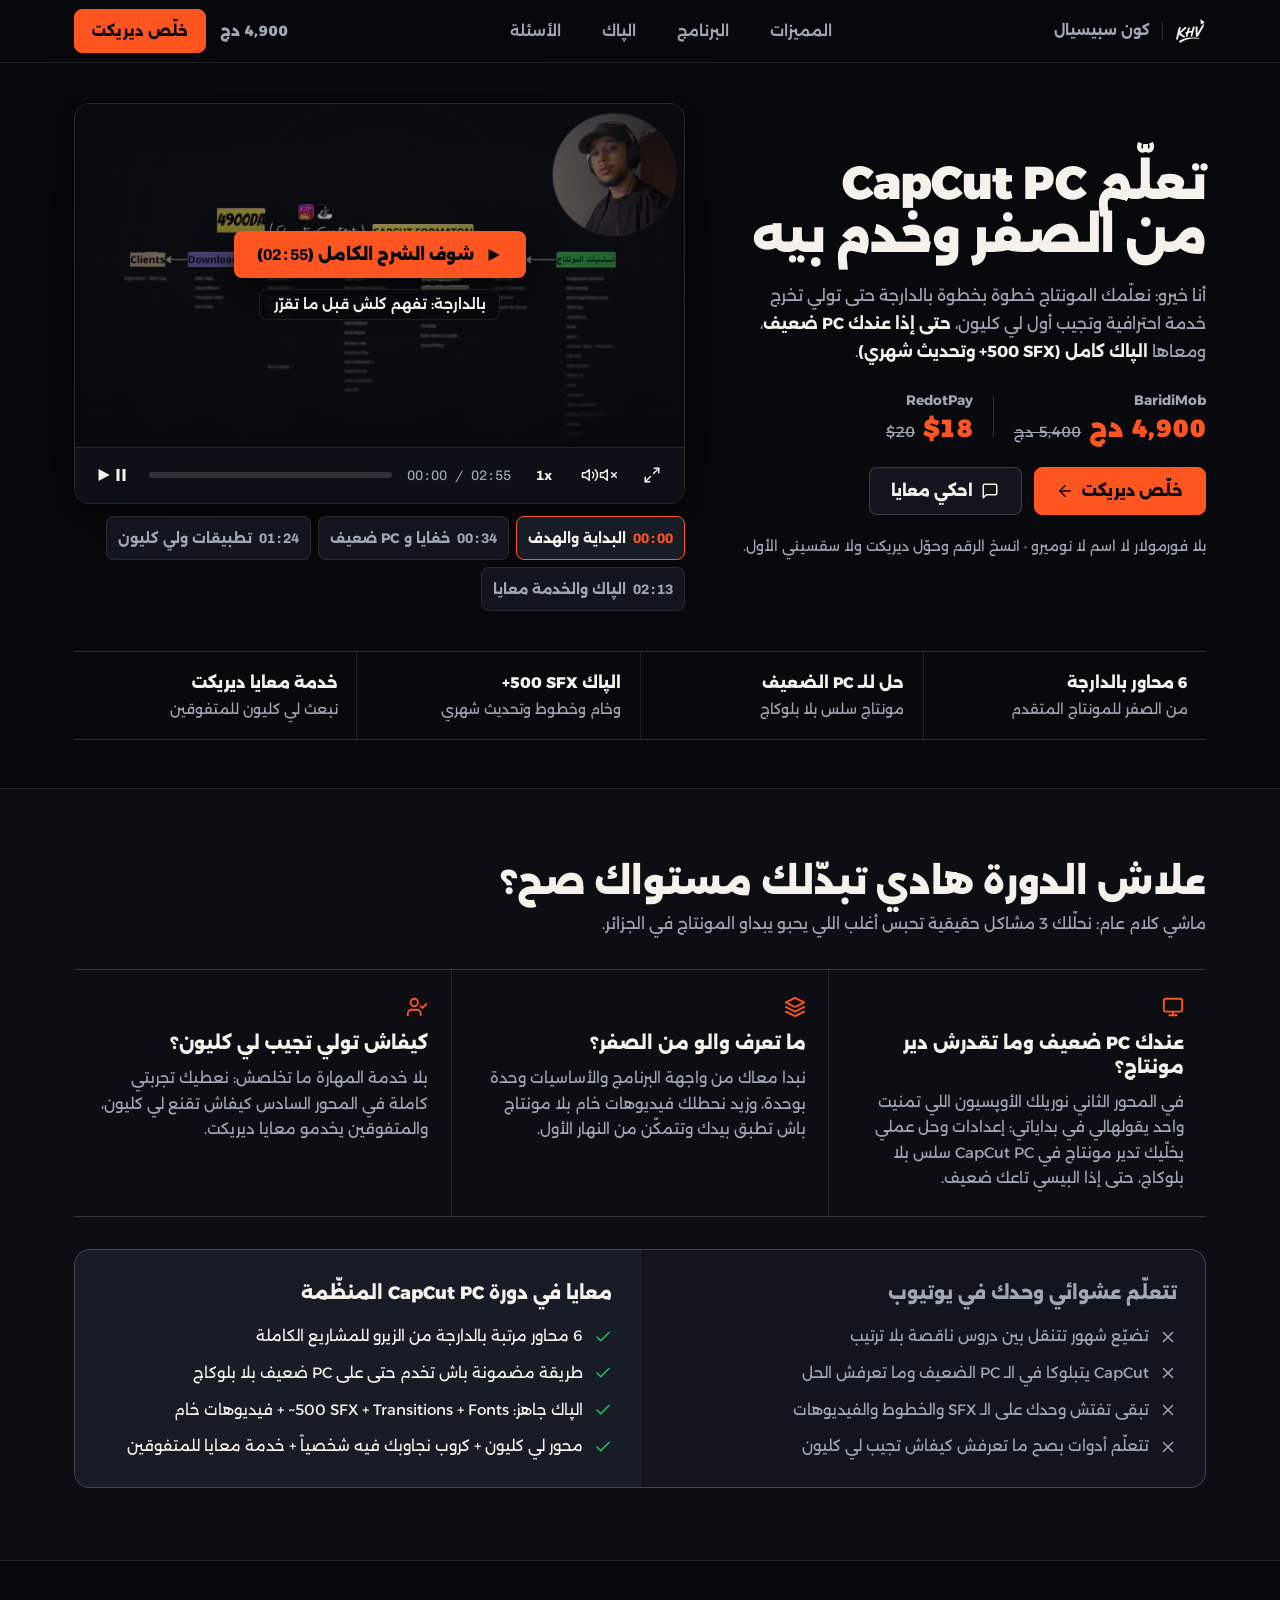
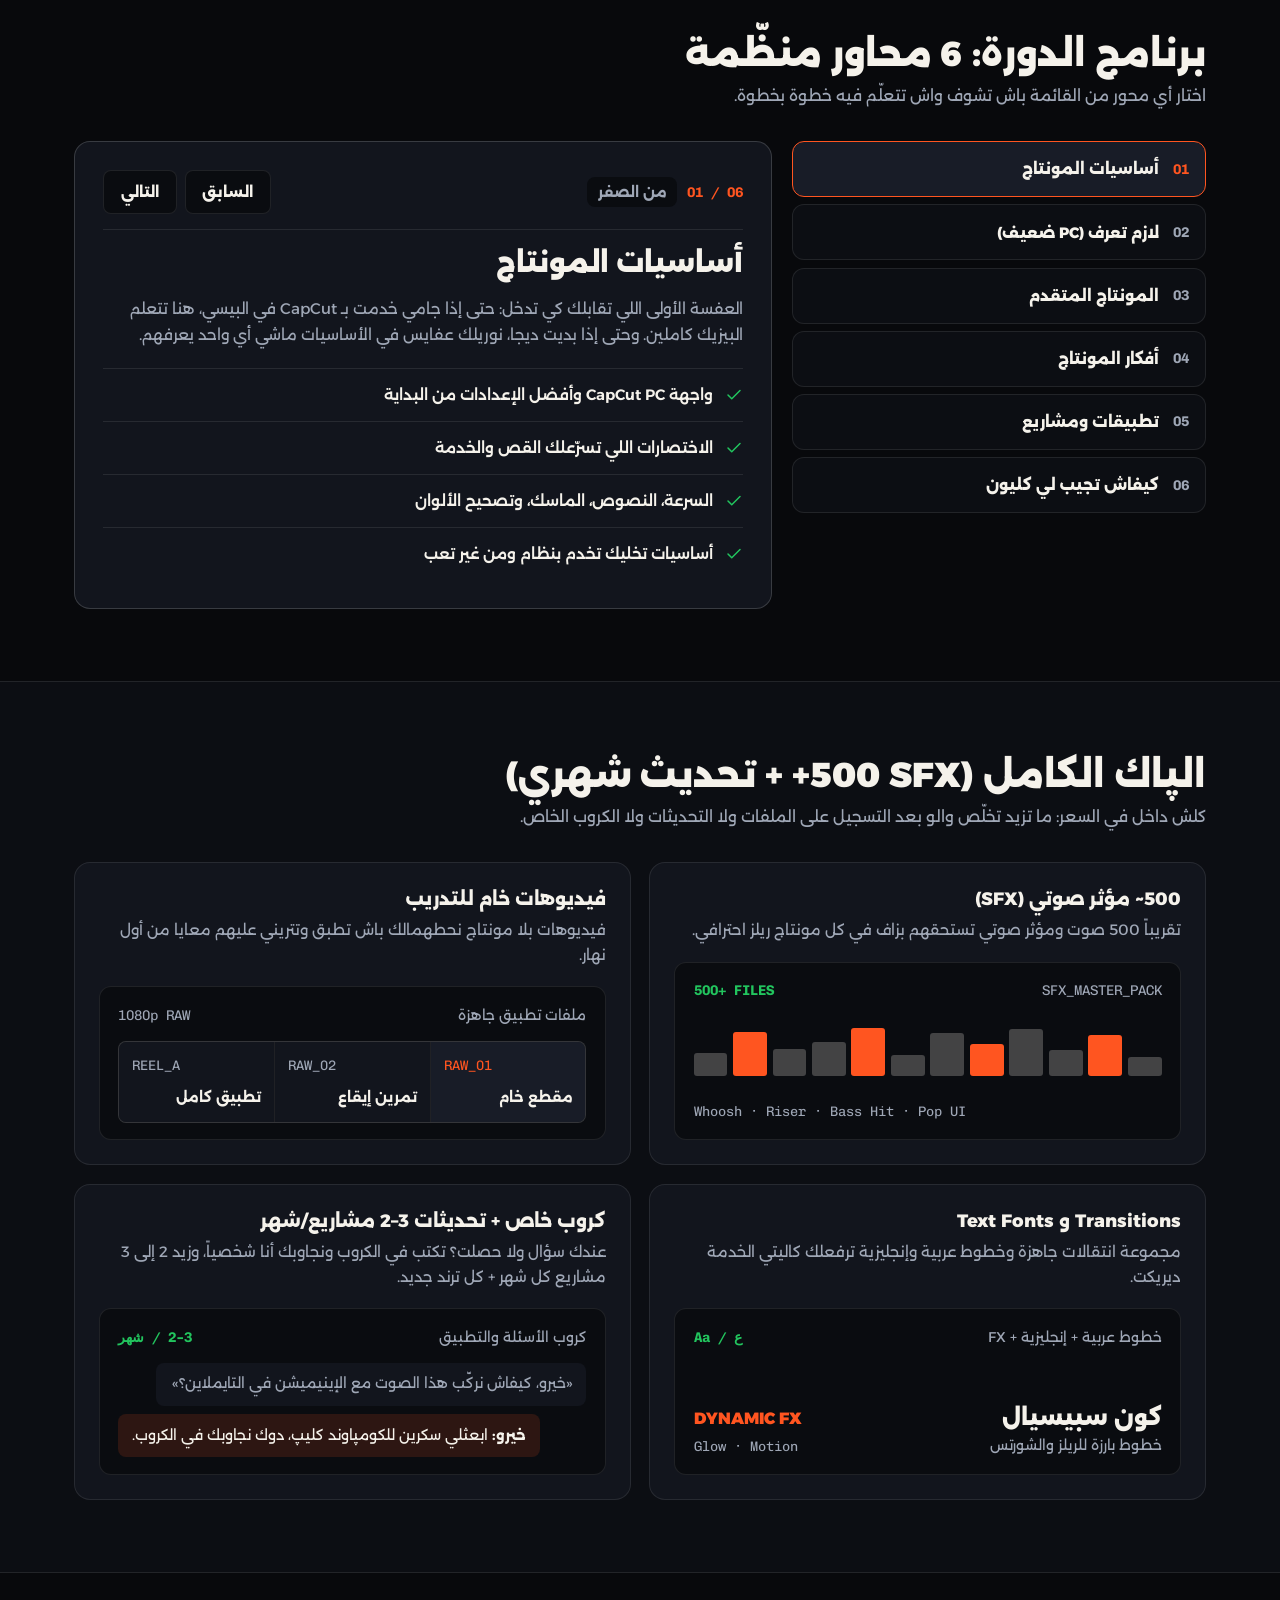
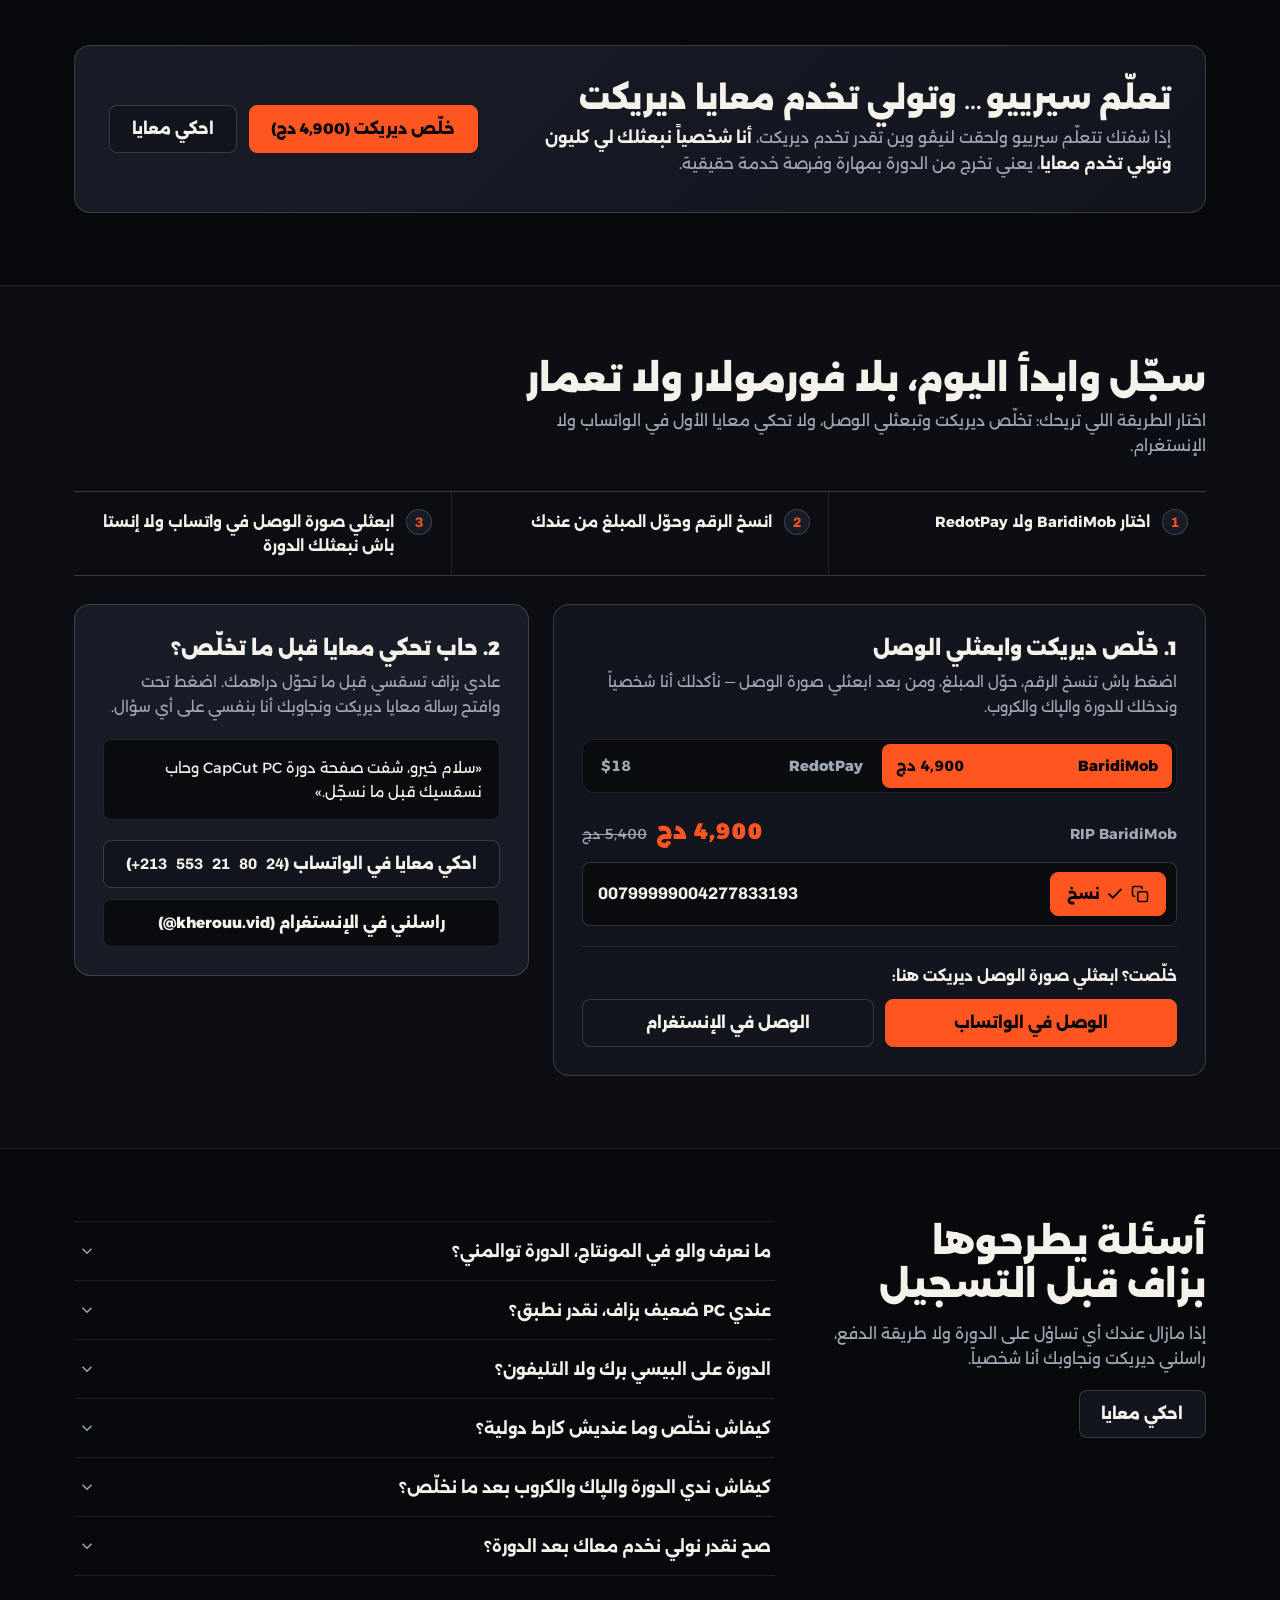
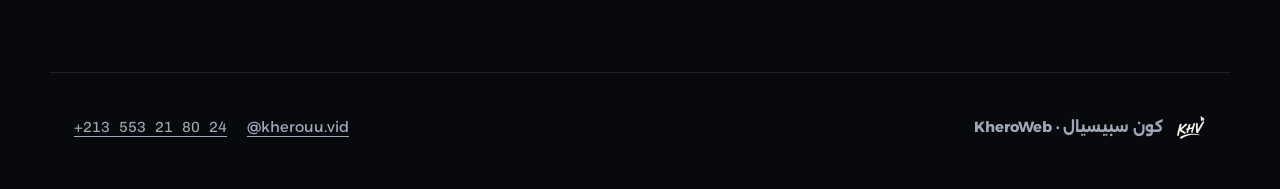
==== index.html @ 1abcffee "Point og:image and twitter:image to refreshed R2 og-cover-v2.jpg" ====
<!DOCTYPE html>
<html lang="ar-DZ" dir="rtl">
<head>
  <meta charset="UTF-8" />
  <meta name="viewport" content="width=device-width, initial-scale=1.0" />
  <meta name="theme-color" content="#08090C" />
  <title>دورة CapCut PC مع خيرو · تعلّم المونتاج من الصفر وخدم بيه | كون سبيسيال</title>
  <meta name="description" content="أنا خيرو: نعلّمك المونتاج على CapCut PC بالدارجة من الصفر حتى تولي تجيب لي كليون وتخدم معايا، حتى إذا عندك PC ضعيف. مع الپاك كامل (أكثر من 500 مؤثر صوتي وتحديث شهري)." />

  <meta property="og:type" content="website" />
  <meta property="og:title" content="دورة CapCut PC مع خيرو · من الصفر لمصدر رزق | كون سبيسيال" />
  <meta property="og:description" content="6 محاور تطبيقية بالدارجة + حل للـ PC الضعيف + الپاك (أكثر من 500 SFX و2 إلى 3 مشاريع كل شهر) + فرصة تخدم معايا ديريكت. BaridiMob 4,900 دج أو RedotPay (18 دولار)." />
  <meta property="og:image" content="https://pub-240013b9cf1044f287ec269bc4ff790b.r2.dev/og-cover-v2.jpg" />
  <meta property="og:locale" content="ar_DZ" />
  <meta name="twitter:card" content="summary_large_image" />
  <meta name="twitter:image" content="https://pub-240013b9cf1044f287ec269bc4ff790b.r2.dev/og-cover-v2.jpg" />

  <link rel="icon" type="image/svg+xml" href="/assets/khv-logo-full.svg" />
  <link rel="preconnect" href="https://pub-240013b9cf1044f287ec269bc4ff790b.r2.dev" />
  <link rel="preload" href="/assets/fonts/alexandria-arabic-0.woff2" as="font" type="font/woff2" crossorigin />
  <link rel="preload" as="image" href="/assets/vsl-poster.jpg" fetchpriority="high" />
  <link rel="stylesheet" href="/styles.css" />
  <script type="application/ld+json">
  {
    "@context": "https://schema.org",
    "@type": "Course",
    "name": "دورة CapCut PC مع خيرو",
    "description": "دورة تطبيقية بالدارجة الجزائرية لتعلم المونتاج على CapCut PC من الصفر حتى جلب لي كليون والعمل، مع حل للـ PC الضعيف والپاك (أكثر من 500 SFX وتحديث شهري).",
    "inLanguage": "ar-DZ",
    "provider": {
      "@type": "Person",
      "name": "خيرو (Khero)",
      "sameAs": "https://www.instagram.com/kherouu.vid/"
    },
    "offers": [
      {
        "@type": "Offer",
        "name": "BaridiMob",
        "price": "4900",
        "priceCurrency": "DZD"
      },
      {
        "@type": "Offer",
        "name": "RedotPay",
        "price": "18",
        "priceCurrency": "USD"
      }
    ]
  }
  </script>
</head>
<body>

  <div id="page-root">

    <!-- Section 1: Sticky Topbar -->
    <header class="topbar">
      <div class="topbar__inner container">
        <a href="#hero" class="brand" aria-label="KheroWeb الصفحة الرئيسية">
          <img src="/assets/khv-logo.svg" alt="" width="36" height="30" class="brand__svg" decoding="async" />
          <span class="brand__sep" aria-hidden="true"></span>
          <span class="brand__tag">كون سبيسيال</span>
        </a>

        <nav class="nav" aria-label="أقسام الصفحة">
          <a href="#why" class="nav__link">المميزات</a>
          <a href="#curriculum" class="nav__link">البرنامج</a>
          <a href="#pack" class="nav__link">الپاك</a>
          <a href="#faq" class="nav__link">الأسئلة</a>
        </nav>

        <div class="topbar__actions">
          <span class="topbar__price tabular">4,900 دج</span>
          <button type="button" class="btn btn--primary btn--compact" data-open-sheet="pay" data-track-source="header">خلّص ديريكت</button>
        </div>
      </div>
    </header>

    <main class="cinema-main">

      <!-- Section 2: Asymmetric Split Cinema Hero + Unboxed Base Pillars -->
      <section id="hero" class="hero-band" aria-labelledby="hero-title">
        <div class="container">
          <div class="hero__grid">

            <!-- RTL Start Column: Hook, Unboxed Price Anchor, Dual Actions -->
            <div class="hero__content">
              <h1 id="hero-title" class="hero__title">تعلّم CapCut PC من الصفر وخدم بيه</h1>
              <p class="hero__lead">
                أنا خيرو: نعلّمك المونتاج خطوة بخطوة بالدارجة حتى تولي تخرج خدمة احترافية وتجيب أول لي كليون، <strong>حتى إذا عندك PC ضعيف</strong>، ومعاها <strong>الپاك كامل (<span dir="ltr">+500 SFX</span> وتحديث شهري)</strong>.
              </p>

              <div class="hero-prices" role="group" aria-label="سعر الدورة">
                <div class="hero-price">
                  <span class="hero-price__method">BaridiMob</span>
                  <div class="hero-price__nums tabular">
                    <strong class="hero-price__now">4,900 دج</strong>
                    <span class="hero-price__old">5,400 دج</span>
                  </div>
                </div>
                <span class="hero-prices__sep" aria-hidden="true"></span>
                <div class="hero-price">
                  <span class="hero-price__method">RedotPay</span>
                  <div class="hero-price__nums tabular">
                    <strong class="hero-price__now" dir="ltr">$18</strong>
                    <span class="hero-price__old" dir="ltr">$20</span>
                  </div>
                </div>
              </div>

              <div class="hero__actions">
                <button type="button" class="btn btn--primary" data-open-sheet="pay" data-track-source="hero">
                  <span>خلّص ديريكت</span>
                  <svg class="btn__icon" viewBox="0 0 24 24" fill="none" stroke="currentColor" stroke-width="2" stroke-linecap="round" stroke-linejoin="round" aria-hidden="true">
                    <path d="M19 12H5" />
                    <path d="m12 19-7-7 7-7" />
                  </svg>
                </button>
                <button type="button" class="btn btn--secondary" data-open-sheet="chat" data-track-source="hero">
                  <svg class="btn__icon" viewBox="0 0 24 24" fill="none" stroke="currentColor" stroke-width="2" stroke-linecap="round" stroke-linejoin="round" aria-hidden="true">
                    <path d="M21 15a2 2 0 0 1-2 2H7l-4 4V5a2 2 0 0 1 2-2h14a2 2 0 0 1 2 2z" />
                  </svg>
                  <span>احكي معايا</span>
                </button>
              </div>

              <p class="hero__note">بلا فورمولار لا اسم لا نوميرو · انسخ الرقم وحوّل ديريكت ولا سقسيني الأول.</p>
            </div>

            <!-- RTL End Column: Calibrated 16:9 VSL Player + Chapters -->
            <div class="hero__media">
              <div id="vsl-frame" class="vsl-frame">
                <div class="vsl-frame__viewport">
                  <video id="vsl-video" class="vsl-video" src="https://pub-240013b9cf1044f287ec269bc4ff790b.r2.dev/capcut-formation.mp4" poster="/assets/vsl-poster.jpg" preload="metadata" playsinline></video>
                  <button id="vsl-overlay" type="button" class="vsl-overlay" aria-label="شغّل فيديو الشرح الكامل">
                    <span class="vsl-overlay__btn">
                      <svg class="btn__icon" viewBox="0 0 24 24" fill="currentColor" aria-hidden="true">
                        <path d="M6 4l15 8-15 8V4z" />
                      </svg>
                      <span>شوف الشرح الكامل (<span class="mono" dir="ltr">02:55</span>)</span>
                    </span>
                    <span class="vsl-overlay__hint">بالدارجة: تفهم كلش قبل ما تقرّر</span>
                  </button>
                  <div id="vsl-loader" class="vsl-loader" role="status" aria-live="polite" hidden>
                    <span class="vsl-loader__spin" aria-hidden="true"></span>
                    <span class="sr-only">جاري تحميل الفيديو...</span>
                  </div>
                  <div id="vsl-error" class="vsl-error" role="alert" hidden>
                    تعذّر تحميل الفيديو — تأكد من الأنترنت ولا عاود اضغط للتشغيل.
                  </div>
                </div>

                <div class="vsl-controls">
                  <button id="vsl-play-btn" type="button" class="vsl-ctrl-btn" aria-label="شغّل الفيديو">
                    <svg data-icon="play" class="btn__icon" viewBox="0 0 24 24" fill="currentColor" aria-hidden="true">
                      <path d="M6 4l15 8-15 8V4z" />
                    </svg>
                    <svg data-icon="pause" class="btn__icon" viewBox="0 0 24 24" fill="currentColor" hidden aria-hidden="true">
                      <path d="M6 4h4v16H6zM14 4h4v16h-4z" />
                    </svg>
                  </button>

                  <div id="vsl-scrub" class="vsl-scrub" role="slider" aria-label="شريط تقدم الفيديو" aria-valuemin="0" aria-valuemax="100" aria-valuenow="0" aria-valuetext="00:00 / 02:55" tabindex="0">
                    <div class="vsl-scrub__track">
                      <div id="vsl-scrub-fill" class="vsl-scrub__fill"></div>
                    </div>
                  </div>

                  <span id="vsl-time" class="vsl-time mono">00:00 / 02:55</span>

                  <button id="vsl-speed-btn" type="button" class="vsl-ctrl-btn vsl-ctrl-btn--speed mono" aria-label="تبديل سرعة الفيديو: 1x">1x</button>

                  <button id="vsl-mute-btn" type="button" class="vsl-ctrl-btn" aria-label="كتم الصوت">
                    <svg data-icon="vol-on" class="btn__icon" viewBox="0 0 24 24" fill="none" stroke="currentColor" stroke-width="2" stroke-linecap="round" stroke-linejoin="round" aria-hidden="true">
                      <polygon points="11 5 6 9 2 9 2 15 6 15 11 19 11 5" />
                      <path d="M15.54 8.46a5 5 0 0 1 0 7.07" />
                      <path d="M19.07 4.93a10 10 0 0 1 0 14.14" />
                    </svg>
                    <svg data-icon="vol-off" class="btn__icon" viewBox="0 0 24 24" fill="none" stroke="currentColor" stroke-width="2" stroke-linecap="round" stroke-linejoin="round" hidden aria-hidden="true">
                      <polygon points="11 5 6 9 2 9 2 15 6 15 11 19 11 5" />
                      <line x1="23" y1="9" x2="17" y2="15" />
                      <line x1="17" y1="9" x2="23" y2="15" />
                    </svg>
                  </button>

                  <button id="vsl-fs-btn" type="button" class="vsl-ctrl-btn" aria-label="ملء الشاشة">
                    <svg class="btn__icon" viewBox="0 0 24 24" fill="none" stroke="currentColor" stroke-width="2" stroke-linecap="round" stroke-linejoin="round" aria-hidden="true">
                      <polyline points="15 3 21 3 21 9" />
                      <polyline points="9 21 3 21 3 15" />
                      <line x1="21" y1="3" x2="14" y2="10" />
                      <line x1="3" y1="21" x2="10" y2="14" />
                    </svg>
                  </button>
                </div>
              </div>

              <div class="vsl-chapters" role="group" aria-label="أجزاء الفيديو السريعة">
                <button type="button" class="chapter-chip is-active" data-seek="0" aria-pressed="true">
                  <span class="chapter-chip__time mono" dir="ltr">00:00</span>
                  <span>البداية والهدف</span>
                </button>
                <button type="button" class="chapter-chip" data-seek="34" aria-pressed="false">
                  <span class="chapter-chip__time mono" dir="ltr">00:34</span>
                  <span>خفايا و PC ضعيف</span>
                </button>
                <button type="button" class="chapter-chip" data-seek="84" aria-pressed="false">
                  <span class="chapter-chip__time mono" dir="ltr">01:24</span>
                  <span>تطبيقات ولي كليون</span>
                </button>
                <button type="button" class="chapter-chip" data-seek="133" aria-pressed="false">
                  <span class="chapter-chip__time mono" dir="ltr">02:13</span>
                  <span>الپاك والخدمة معايا</span>
                </button>
              </div>
            </div>

          </div>

          <!-- Unboxed Base Strip -->
          <div class="hero-pillars" role="list" aria-label="أهم ما في الدورة">
            <div class="pillar" role="listitem">
              <strong class="pillar__title">6 محاور بالدارجة</strong>
              <span class="pillar__desc">من الصفر للمونتاج المتقدم</span>
            </div>
            <div class="pillar" role="listitem">
              <strong class="pillar__title">حل للـ PC الضعيف</strong>
              <span class="pillar__desc">مونتاج سلس بلا بلوكاج</span>
            </div>
            <div class="pillar" role="listitem">
              <strong class="pillar__title">الپاك <span dir="ltr">+500 SFX</span></strong>
              <span class="pillar__desc">وخام وخطوط وتحديث شهري</span>
            </div>
            <div class="pillar" role="listitem">
              <strong class="pillar__title">خدمة معايا ديريكت</strong>
              <span class="pillar__desc">نبعث لي كليون للمتفوقين</span>
            </div>
          </div>
        </div>
      </section>

      <!-- Section 3: Why This Course + Unified Before/After Split -->
      <section id="why" class="band band--alt" aria-labelledby="why-title">
        <div class="container">
          <div class="section__head">
            <h2 id="why-title" class="section__title">علاش الدورة هادي تبدّلك مستواك صح؟</h2>
            <p class="section__sub">ماشي كلام عام: نحلّلك 3 مشاكل حقيقية تحبس أغلب اللي يحبو يبداو المونتاج في الجزائر.</p>
          </div>

          <div class="why-columns">
            <article class="why-col">
              <svg class="why-col__icon" viewBox="0 0 24 24" fill="none" stroke="currentColor" stroke-width="2" stroke-linecap="round" stroke-linejoin="round" aria-hidden="true">
                <rect x="2" y="3" width="20" height="14" rx="2" />
                <line x1="8" y1="21" x2="16" y2="21" />
                <line x1="12" y1="17" x2="12" y2="21" />
              </svg>
              <h3 class="why-col__title">عندك PC ضعيف وما تقدرش دير مونتاج؟</h3>
              <p class="why-col__body">في المحور الثاني نوريلك الأوپسيون اللي تمنيت واحد يقولهالي في بداياتي: إعدادات وحل عملي يخلّيك تدير مونتاج في CapCut PC سلس بلا بلوكاج، حتى إذا البيسي تاعك ضعيف.</p>
            </article>

            <article class="why-col">
              <svg class="why-col__icon" viewBox="0 0 24 24" fill="none" stroke="currentColor" stroke-width="2" stroke-linecap="round" stroke-linejoin="round" aria-hidden="true">
                <polygon points="12 2 2 7 12 12 22 7 12 2" />
                <polyline points="2 17 12 22 22 17" />
                <polyline points="2 12 12 17 22 12" />
              </svg>
              <h3 class="why-col__title">ما تعرف والو من الصفر؟</h3>
              <p class="why-col__body">نبدا معاك من واجهة البرنامج والأساسيات وحدة بوحدة، وزيد نحطلك فيديوهات خام بلا مونتاج باش تطبق بيدك وتتمكّن من النهار الأول.</p>
            </article>

            <article class="why-col">
              <svg class="why-col__icon" viewBox="0 0 24 24" fill="none" stroke="currentColor" stroke-width="2" stroke-linecap="round" stroke-linejoin="round" aria-hidden="true">
                <path d="M16 21v-2a4 4 0 0 0-4-4H6a4 4 0 0 0-4 4v2" />
                <circle cx="9" cy="7" r="4" />
                <polyline points="16 11 18 13 22 9" />
              </svg>
              <h3 class="why-col__title">كيفاش تولي تجيب لي كليون؟</h3>
              <p class="why-col__body">بلا خدمة المهارة ما تخلصش: نعطيك تجربتي كاملة في المحور السادس كيفاش تقنع لي كليون، والمتفوقين يخدمو معايا ديريكت.</p>
            </article>
          </div>

          <div class="compare-split" role="region" aria-label="الفرق بين التعلم العشوائي والدورة">
            <div class="compare-pane compare-pane--muted">
              <h3 class="compare-pane__title">تتعلّم عشوائي وحدك في يوتيوب</h3>
              <ul class="compare-list">
                <li>
                  <svg class="compare-list__icon" viewBox="0 0 24 24" fill="none" stroke="currentColor" stroke-width="2" stroke-linecap="round" stroke-linejoin="round" aria-hidden="true">
                    <line x1="18" y1="6" x2="6" y2="18" />
                    <line x1="6" y1="6" x2="18" y2="18" />
                  </svg>
                  <span>تضيّع شهور تتنقل بين دروس ناقصة بلا ترتيب</span>
                </li>
                <li>
                  <svg class="compare-list__icon" viewBox="0 0 24 24" fill="none" stroke="currentColor" stroke-width="2" stroke-linecap="round" stroke-linejoin="round" aria-hidden="true">
                    <line x1="18" y1="6" x2="6" y2="18" />
                    <line x1="6" y1="6" x2="18" y2="18" />
                  </svg>
                  <span>CapCut يتبلوكا في الـ PC الضعيف وما تعرفش الحل</span>
                </li>
                <li>
                  <svg class="compare-list__icon" viewBox="0 0 24 24" fill="none" stroke="currentColor" stroke-width="2" stroke-linecap="round" stroke-linejoin="round" aria-hidden="true">
                    <line x1="18" y1="6" x2="6" y2="18" />
                    <line x1="6" y1="6" x2="18" y2="18" />
                  </svg>
                  <span>تبقى تفتش وحدك على الـ SFX والخطوط والفيديوهات</span>
                </li>
                <li>
                  <svg class="compare-list__icon" viewBox="0 0 24 24" fill="none" stroke="currentColor" stroke-width="2" stroke-linecap="round" stroke-linejoin="round" aria-hidden="true">
                    <line x1="18" y1="6" x2="6" y2="18" />
                    <line x1="6" y1="6" x2="18" y2="18" />
                  </svg>
                  <span>تتعلّم أدوات بصح ما تعرفش كيفاش تجيب لي كليون</span>
                </li>
              </ul>
            </div>

            <div class="compare-pane compare-pane--course">
              <h3 class="compare-pane__title">معايا في دورة CapCut PC المنظّمة</h3>
              <ul class="compare-list">
                <li>
                  <svg class="compare-list__icon compare-list__icon--ok" viewBox="0 0 24 24" fill="none" stroke="currentColor" stroke-width="2" stroke-linecap="round" stroke-linejoin="round" aria-hidden="true">
                    <polyline points="20 6 9 17 4 12" />
                  </svg>
                  <span>6 محاور مرتبة بالدارجة من الزيرو للمشاريع الكاملة</span>
                </li>
                <li>
                  <svg class="compare-list__icon compare-list__icon--ok" viewBox="0 0 24 24" fill="none" stroke="currentColor" stroke-width="2" stroke-linecap="round" stroke-linejoin="round" aria-hidden="true">
                    <polyline points="20 6 9 17 4 12" />
                  </svg>
                  <span>طريقة مضمونة باش تخدم حتى على PC ضعيف بلا بلوكاج</span>
                </li>
                <li>
                  <svg class="compare-list__icon compare-list__icon--ok" viewBox="0 0 24 24" fill="none" stroke="currentColor" stroke-width="2" stroke-linecap="round" stroke-linejoin="round" aria-hidden="true">
                    <polyline points="20 6 9 17 4 12" />
                  </svg>
                  <span>الپاك جاهز: <span dir="ltr">~500 SFX + Transitions + Fonts</span> + فيديوهات خام</span>
                </li>
                <li>
                  <svg class="compare-list__icon compare-list__icon--ok" viewBox="0 0 24 24" fill="none" stroke="currentColor" stroke-width="2" stroke-linecap="round" stroke-linejoin="round" aria-hidden="true">
                    <polyline points="20 6 9 17 4 12" />
                  </svg>
                  <span>محور لي كليون + كروب نجاوبك فيه شخصياً + خدمة معايا للمتفوقين</span>
                </li>
              </ul>
            </div>
          </div>
        </div>
      </section>

      <!-- Section 4: 2-Column Sidebar + Single-Stage 6-Module Curriculum -->
      <section id="curriculum" class="band" aria-labelledby="curriculum-title">
        <div class="container">
          <div class="section__head">
            <h2 id="curriculum-title" class="section__title">برنامج الدورة: 6 محاور منظّمة</h2>
            <p class="section__sub">اختار أي محور من القائمة باش تشوف واش تتعلّم فيه خطوة بخطوة.</p>
          </div>

          <div class="curriculum-layout">
            <div class="mod-tabs" role="tablist" aria-label="محاور الدورة الستة">
              <button id="mod-tab-0" type="button" class="mod-pill is-active" role="tab" aria-selected="true" aria-controls="mod-inspector" tabindex="0" data-mod-tab="0">
                <span class="mod-pill__code mono">01</span>
                <span class="mod-pill__name">أساسيات المونتاج</span>
              </button>
              <button id="mod-tab-1" type="button" class="mod-pill" role="tab" aria-selected="false" aria-controls="mod-inspector" tabindex="-1" data-mod-tab="1">
                <span class="mod-pill__code mono">02</span>
                <span class="mod-pill__name">لازم تعرف (PC ضعيف)</span>
              </button>
              <button id="mod-tab-2" type="button" class="mod-pill" role="tab" aria-selected="false" aria-controls="mod-inspector" tabindex="-1" data-mod-tab="2">
                <span class="mod-pill__code mono">03</span>
                <span class="mod-pill__name">المونتاج المتقدم</span>
              </button>
              <button id="mod-tab-3" type="button" class="mod-pill" role="tab" aria-selected="false" aria-controls="mod-inspector" tabindex="-1" data-mod-tab="3">
                <span class="mod-pill__code mono">04</span>
                <span class="mod-pill__name">أفكار المونتاج</span>
              </button>
              <button id="mod-tab-4" type="button" class="mod-pill" role="tab" aria-selected="false" aria-controls="mod-inspector" tabindex="-1" data-mod-tab="4">
                <span class="mod-pill__code mono">05</span>
                <span class="mod-pill__name">تطبيقات ومشاريع</span>
              </button>
              <button id="mod-tab-5" type="button" class="mod-pill" role="tab" aria-selected="false" aria-controls="mod-inspector" tabindex="-1" data-mod-tab="5">
                <span class="mod-pill__code mono">06</span>
                <span class="mod-pill__name">كيفاش تجيب لي كليون</span>
              </button>
            </div>

            <div id="mod-inspector" class="inspector-stage" role="tabpanel" aria-labelledby="mod-tab-0">
              <div class="inspector-stage__bar">
                <div class="inspector-stage__meta">
                  <span id="mod-code" class="inspector-stage__code mono" dir="ltr">01 / 06</span>
                  <span id="mod-tag" class="inspector-stage__tag">من الصفر</span>
                </div>
                <div class="inspector-stage__nav">
                  <button id="mod-prev" type="button" class="btn btn--ghost btn--compact" aria-label="المحور السابق">السابق</button>
                  <button id="mod-next" type="button" class="btn btn--ghost btn--compact" aria-label="المحور التالي">التالي</button>
                </div>
              </div>

              <h3 id="mod-title" class="inspector-stage__title">أساسيات المونتاج</h3>

              <p id="mod-summary" class="inspector-stage__summary">العفسة الأولى اللي تقابلك كي تدخل: حتى إذا جامي خدمت بـ CapCut في البيسي، هنا تتعلم البيزيك كاملين. وحتى إذا بديت ديجا، نوريلك عفايس في الأساسيات ماشي أي واحد يعرفهم.</p>

              <ul id="mod-bullets" class="inspector-stage__points">
                <li>
                  <svg class="inspector-stage__check" viewBox="0 0 24 24" fill="none" stroke="currentColor" stroke-width="2" stroke-linecap="round" stroke-linejoin="round" aria-hidden="true"><polyline points="20 6 9 17 4 12" /></svg>
                  <span>واجهة CapCut PC وأفضل الإعدادات من البداية</span>
                </li>
                <li>
                  <svg class="inspector-stage__check" viewBox="0 0 24 24" fill="none" stroke="currentColor" stroke-width="2" stroke-linecap="round" stroke-linejoin="round" aria-hidden="true"><polyline points="20 6 9 17 4 12" /></svg>
                  <span>الاختصارات اللي تسرّعلك القص والخدمة</span>
                </li>
                <li>
                  <svg class="inspector-stage__check" viewBox="0 0 24 24" fill="none" stroke="currentColor" stroke-width="2" stroke-linecap="round" stroke-linejoin="round" aria-hidden="true"><polyline points="20 6 9 17 4 12" /></svg>
                  <span>السرعة، النصوص، الماسك، وتصحيح الألوان</span>
                </li>
                <li>
                  <svg class="inspector-stage__check" viewBox="0 0 24 24" fill="none" stroke="currentColor" stroke-width="2" stroke-linecap="round" stroke-linejoin="round" aria-hidden="true"><polyline points="20 6 9 17 4 12" /></svg>
                  <span>أساسيات تخليك تخدم بنظام ومن غير تعب</span>
                </li>
              </ul>
            </div>
          </div>
        </div>
      </section>

      <!-- Section 5: Tactile Visual الپاك Bento (Single Flat Inset Per Card) -->
      <section id="pack" class="band band--alt" aria-labelledby="pack-title">
        <div class="container">
          <div class="section__head">
            <h2 id="pack-title" class="section__title">الپاك الكامل (<span dir="ltr">+500 SFX</span> + تحديث شهري)</h2>
            <p class="section__sub">كلش داخل في السعر: ما تزيد تخلّص والو بعد التسجيل على الملفات ولا التحديثات ولا الكروب الخاص.</p>
          </div>

          <div class="pack-bento">
            <!-- Card 1: Audio Waveform -->
            <article class="pack-card">
              <div class="pack-card__head">
                <h3 class="pack-card__title"><span dir="ltr">~500</span> مؤثر صوتي (SFX)</h3>
                <p class="pack-card__body">تقريباً 500 صوت ومؤثر صوتي تستحقهم بزاف في كل مونتاج ريلز احترافي.</p>
              </div>
              <div class="specimen-well" aria-hidden="true">
                <div class="specimen-well__top">
                  <span class="mono" dir="ltr">SFX_MASTER_PACK</span>
                  <span class="mono specimen-badge" dir="ltr">500+ FILES</span>
                </div>
                <div class="eq-bars">
                  <span class="eq-bar" style="--h:38%;--d:0ms"></span>
                  <span class="eq-bar is-accent" style="--h:82%;--d:120ms"></span>
                  <span class="eq-bar" style="--h:52%;--d:240ms"></span>
                  <span class="eq-bar" style="--h:94%;--d:360ms"></span>
                  <span class="eq-bar is-accent" style="--h:64%;--d:480ms"></span>
                  <span class="eq-bar" style="--h:86%;--d:150ms"></span>
                  <span class="eq-bar" style="--h:42%;--d:270ms"></span>
                  <span class="eq-bar is-accent" style="--h:96%;--d:390ms"></span>
                  <span class="eq-bar" style="--h:68%;--d:90ms"></span>
                  <span class="eq-bar" style="--h:54%;--d:210ms"></span>
                  <span class="eq-bar is-accent" style="--h:88%;--d:330ms"></span>
                  <span class="eq-bar" style="--h:46%;--d:450ms"></span>
                </div>
                <div class="specimen-meta mono" dir="ltr">Whoosh · Riser · Bass Hit · Pop UI</div>
              </div>
            </article>

            <!-- Card 2: Raw Clips Track -->
            <article class="pack-card">
              <div class="pack-card__head">
                <h3 class="pack-card__title">فيديوهات خام للتدريب</h3>
                <p class="pack-card__body">فيديوهات بلا مونتاج نحطهمالك باش تطبق وتتريني عليهم معايا من أول نهار.</p>
              </div>
              <div class="specimen-well" aria-hidden="true">
                <div class="specimen-well__top">
                  <span>ملفات تطبيق جاهزة</span>
                  <span class="mono" dir="ltr">1080p RAW</span>
                </div>
                <div class="clip-strip">
                  <div class="clip-frame is-primary">
                    <span class="mono" dir="ltr">RAW_01</span>
                    <span class="clip-frame__cap">مقطع خام</span>
                  </div>
                  <div class="clip-frame">
                    <span class="mono" dir="ltr">RAW_02</span>
                    <span class="clip-frame__cap">تمرين إيقاع</span>
                  </div>
                  <div class="clip-frame">
                    <span class="mono" dir="ltr">REEL_A</span>
                    <span class="clip-frame__cap">تطبيق كامل</span>
                  </div>
                </div>
              </div>
            </article>

            <!-- Card 3: Fonts & Transitions -->
            <article class="pack-card">
              <div class="pack-card__head">
                <h3 class="pack-card__title">Transitions و Text Fonts</h3>
                <p class="pack-card__body">مجموعة انتقالات جاهزة وخطوط عربية وإنجليزية ترفعلك كاليتي الخدمة ديريكت.</p>
              </div>
              <div class="specimen-well" aria-hidden="true">
                <div class="specimen-well__top">
                  <span>خطوط عربية + إنجليزية + FX</span>
                  <span class="mono specimen-badge" dir="ltr">Aa / ع</span>
                </div>
                <div class="type-specimen">
                  <div>
                    <div class="type-specimen__ar">كون سبيسيال</div>
                    <div class="type-specimen__note">خطوط بارزة للريلز والشورتس</div>
                  </div>
                  <div class="type-specimen__en" dir="ltr">
                    <strong>DYNAMIC FX</strong>
                    <span class="mono">Glow · Motion</span>
                  </div>
                </div>
              </div>
            </article>

            <!-- Card 4: Private Q&A & Monthly Updates -->
            <article class="pack-card">
              <div class="pack-card__head">
                <h3 class="pack-card__title">كروب خاص + تحديثات <span dir="ltr">2–3</span> مشاريع/شهر</h3>
                <p class="pack-card__body">عندك سؤال ولا حصلت؟ تكتب في الكروب ونجاوبك أنا شخصياً، وزيد 2 إلى 3 مشاريع كل شهر + كل ترند جديد.</p>
              </div>
              <div class="specimen-well" aria-hidden="true">
                <div class="specimen-well__top">
                  <span>كروب الأسئلة والتطبيق</span>
                  <span class="mono specimen-badge"><span dir="ltr">2–3</span> / شهر</span>
                </div>
                <div class="chat-sim">
                  <div class="chat-sim__q">«خيرو، كيفاش نركّب هذا الصوت مع الإينيميشن في التايملاين؟»</div>
                  <div class="chat-sim__a"><strong>خيرو:</strong> ابعثلي سكرين للكومپاوند كليپ، دوك نجاوبك في الكروب.</div>
                </div>
              </div>
            </article>
          </div>
        </div>
      </section>

      <!-- Section 6: Direct Work With Khero Spotlight -->
      <section id="work" class="band" aria-labelledby="work-title">
        <div class="container">
          <div class="spotlight">
            <div class="spotlight__copy">
              <h2 id="work-title" class="spotlight__title">تعلّم سيرييو… وتولي تخدم معايا ديريكت</h2>
              <p class="spotlight__body">
                إذا شفتك تتعلّم سيرييو ولحقت لنيڤو وين تقدر تخدم ديريكت، <strong>أنا شخصياً نبعثلك لي كليون وتولي تخدم معايا</strong>، يعني تخرج من الدورة بمهارة وفرصة خدمة حقيقية.
              </p>
            </div>
            <div class="spotlight__actions">
              <button type="button" class="btn btn--primary" data-open-sheet="pay" data-track-source="spotlight">خلّص ديريكت (4,900 دج)</button>
              <button type="button" class="btn btn--secondary" data-open-sheet="chat" data-track-source="spotlight">احكي معايا</button>
            </div>
          </div>
        </div>
      </section>

      <!-- Section 7A: Zero-Form Inline Enrollment -->
      <section id="enroll" class="band band--alt" aria-labelledby="enroll-title">
        <div class="container">
          <div class="section__head">
            <h2 id="enroll-title" class="section__title">سجّل وابدأ اليوم، بلا فورمولار ولا تعمار</h2>
            <p class="section__sub">اختار الطريقة اللي تريحك: تخلّص ديريكت وتبعثلي الوصل، ولا تحكي معايا الأول في الواتساب ولا الإنستغرام.</p>
          </div>

          <ol class="steps-strip" aria-label="خطوات التسجيل">
            <li class="step-cell">
              <span class="step-cell__num mono">1</span>
              <span class="step-cell__text">اختار BaridiMob ولا RedotPay</span>
            </li>
            <li class="step-cell">
              <span class="step-cell__num mono">2</span>
              <span class="step-cell__text">انسخ الرقم وحوّل المبلغ من عندك</span>
            </li>
            <li class="step-cell">
              <span class="step-cell__num mono">3</span>
              <span class="step-cell__text">ابعثلي صورة الوصل في واتساب ولا إنستا باش نبعثلك الدورة</span>
            </li>
          </ol>

          <div class="enroll-deck">
            <!-- Primary Door: Pay Directly (Flat Internal Flow) -->
            <div class="enroll-bay enroll-bay--pay">
              <div>
                <h3 class="bay-heading">1. خلّص ديريكت وابعثلي الوصل</h3>
                <p class="bay-copy">اضغط باش تنسخ الرقم، حوّل المبلغ، ومن بعد ابعثلي صورة الوصل — نأكدلك أنا شخصياً وندخلك للدورة والپاك والكروب.</p>
              </div>

              <div class="method-tabs" role="tablist" aria-label="طرق الدفع">
                <button id="inline-tab-baridimob" type="button" class="method-tab is-active" data-pay-tab="baridimob" data-pay-group="inline" role="tab" aria-selected="true" aria-controls="inline-pay-panel" tabindex="0">
                  <span>BaridiMob</span>
                  <span class="method-tab__price tabular">4,900 دج</span>
                </button>
                <button id="inline-tab-redotpay" type="button" class="method-tab" data-pay-tab="redotpay" data-pay-group="inline" role="tab" aria-selected="false" aria-controls="inline-pay-panel" tabindex="-1">
                  <span>RedotPay</span>
                  <span class="method-tab__price tabular" dir="ltr">$18</span>
                </button>
              </div>

              <div id="inline-pay-panel" class="transfer-block" role="tabpanel" aria-labelledby="inline-tab-baridimob">
                <div class="transfer-block__top">
                  <span class="transfer-block__label" data-pay-label>RIP BaridiMob</span>
                  <div class="transfer-block__amount tabular">
                    <strong class="transfer-block__now" data-pay-now>4,900 دج</strong>
                    <span class="transfer-block__old" data-pay-old>5,400 دج</span>
                  </div>
                </div>

                <div class="copy-row" dir="ltr">
                  <code class="copy-row__code mono" data-pay-value tabindex="0" aria-label="رقم الحساب للدفع">00799999004277833193</code>
                  <button type="button" class="copy-btn" data-copy-trigger dir="rtl">
                    <svg data-copy-icon="copy" class="btn__icon" viewBox="0 0 24 24" fill="none" stroke="currentColor" stroke-width="2" stroke-linecap="round" stroke-linejoin="round" aria-hidden="true">
                      <rect x="9" y="9" width="13" height="13" rx="2" ry="2" />
                      <path d="M5 15H4a2 2 0 0 1-2-2V4a2 2 0 0 1 2-2h9a2 2 0 0 1 2 2v1" />
                    </svg>
                    <svg data-copy-icon="check" class="btn__icon" viewBox="0 0 24 24" fill="none" stroke="currentColor" stroke-width="2.4" stroke-linecap="round" stroke-linejoin="round" hidden aria-hidden="true">
                      <polyline points="20 6 9 17 4 12" />
                    </svg>
                    <span data-copy-label>نسخ</span>
                  </button>
                </div>
                <p class="copy-feedback" aria-live="polite" data-copy-status hidden></p>
              </div>

              <div class="receipt-block">
                <div class="receipt-block__label">خلّصت؟ ابعثلي صورة الوصل ديريكت هنا:</div>
                <div class="receipt-actions">
                  <a href="https://wa.me/213553218024?text=%D8%B3%D9%84%D8%A7%D9%85%20%D8%AE%D9%8A%D8%B1%D9%88%D8%8C%20%D8%AE%D9%84%D9%91%D8%B5%D8%AA%20%D8%AF%D9%88%D8%B1%D8%A9%20CapCut%20PC%20%D8%A8%D9%80%20BaridiMob%20(4%2C900%20%D8%AF%D8%AC)%20%D9%88%D9%87%D8%A7%D9%87%D9%88%20%D9%88%D8%B5%D9%84%20%D8%A7%D9%84%D8%AF%D9%81%D8%B9%3A" target="_blank" rel="noopener noreferrer" class="btn btn--primary" data-pay-wa-link data-track="SendReceiptWhatsApp">
                    <span>الوصل في الواتساب</span>
                  </a>
                  <a href="https://www.instagram.com/kherouu.vid/" target="_blank" rel="noopener noreferrer" class="btn btn--secondary" data-track="SendReceiptInstagram">
                    <span>الوصل في الإنستغرام</span>
                  </a>
                </div>
              </div>
            </div>

            <!-- Secondary Door: Human Conversation First (Top-Aligned) -->
            <div id="talk" class="enroll-bay enroll-bay--chat">
              <div>
                <h3 class="bay-heading">2. حاب تحكي معايا قبل ما تخلّص؟</h3>
                <p class="bay-copy">عادي بزاف تسقسي قبل ما تحوّل دراهمك. اضغط تحت وافتح رسالة معايا ديريكت ونجاوبك أنا بنفسي على أي سؤال.</p>
              </div>

              <div class="chat-preview">
                «سلام خيرو، شفت صفحة دورة CapCut PC وحاب نسقسيك قبل ما نسجّل.»
              </div>

              <div class="chat-links">
                <a href="https://wa.me/213553218024?text=%D8%B3%D9%84%D8%A7%D9%85%20%D8%AE%D9%8A%D8%B1%D9%88%D8%8C%20%D8%B4%D9%81%D8%AA%20%D8%B5%D9%81%D8%AD%D8%A9%20%D8%AF%D9%88%D8%B1%D8%A9%20CapCut%20PC%20%D9%88%D8%AD%D8%A7%D8%A8%20%D9%86%D8%B3%D9%82%D8%B3%D9%8A%D9%83%20%D9%82%D8%A8%D9%84%20%D9%85%D8%A7%20%D9%86%D8%B3%D8%AC%D9%91%D9%84." target="_blank" rel="noopener noreferrer" class="btn btn--secondary" data-track="TalkFirstWhatsApp">
                  <span>احكي معايا في الواتساب (<span class="mono" dir="ltr">+213 553 21 80 24</span>)</span>
                </a>
                <a href="https://www.instagram.com/kherouu.vid/" target="_blank" rel="noopener noreferrer" class="btn btn--ghost" data-track="TalkFirstInstagram">
                  <span>راسلني في الإنستغرام (<span dir="ltr">@kherouu.vid</span>)</span>
                </a>
              </div>
            </div>
          </div>
        </div>
      </section>

      <!-- Section 7B: Editorial Hairline FAQ -->
      <section id="faq" class="band" aria-labelledby="faq-title">
        <div class="container">
          <div class="faq-layout">
            <div class="faq-aside">
              <h2 id="faq-title" class="section__title">أسئلة يطرحوها بزاف قبل التسجيل</h2>
              <p class="section__sub">إذا مازال عندك أي تساؤل على الدورة ولا طريقة الدفع، راسلني ديريكت ونجاوبك أنا شخصياً.</p>
              <div class="faq-aside__cta">
                <button type="button" class="btn btn--secondary" data-open-sheet="chat" data-track-source="faq">احكي معايا</button>
              </div>
            </div>

            <div class="faq-list">
              <div class="faq-item">
                <button type="button" class="faq-btn" data-faq-btn aria-expanded="false" aria-controls="faq-ans-0">
                  <span>ما نعرف والو في المونتاج، الدورة توالمني؟</span>
                  <svg class="faq-btn__icon" viewBox="0 0 24 24" fill="none" stroke="currentColor" stroke-width="2" aria-hidden="true"><polyline points="6 9 12 15 18 9" /></svg>
                </button>
                <div id="faq-ans-0" class="faq-ans" hidden>إيه، المحور الأول مخصص للي جامي فتح CapCut PC من قبل، ومعاها فيديوهات خام تدرب عليهم معايا من الصفر حتى تولي تخرج خدمة نظيفة.</div>
              </div>

              <div class="faq-item">
                <button type="button" class="faq-btn" data-faq-btn aria-expanded="false" aria-controls="faq-ans-1">
                  <span>عندي PC ضعيف بزاف، نقدر نطبق؟</span>
                  <svg class="faq-btn__icon" viewBox="0 0 24 24" fill="none" stroke="currentColor" stroke-width="2" aria-hidden="true"><polyline points="6 9 12 15 18 9" /></svg>
                </button>
                <div id="faq-ans-1" class="faq-ans" hidden>نعم، في المحور الثاني «لازم تعرف» نوريلك الأوپسيون والطريقة اللي تخليك تدير مونتاج في CapCut PC سلس حتى إذا البيسي تاعك ضعيف.</div>
              </div>

              <div class="faq-item">
                <button type="button" class="faq-btn" data-faq-btn aria-expanded="false" aria-controls="faq-ans-2">
                  <span>الدورة على البيسي برك ولا التليفون؟</span>
                  <svg class="faq-btn__icon" viewBox="0 0 24 24" fill="none" stroke="currentColor" stroke-width="2" aria-hidden="true"><polyline points="6 9 12 15 18 9" /></svg>
                </button>
                <div id="faq-ans-2" class="faq-ans" hidden>التطبيق كامل يكون على CapCut PC خاطر هو اللي يعطيك سرعة واحترافية تخليك تخدم وتخلص من عند لي كليون.</div>
              </div>

              <div class="faq-item">
                <button type="button" class="faq-btn" data-faq-btn aria-expanded="false" aria-controls="faq-ans-3">
                  <span>كيفاش نخلّص وما عنديش كارط دولية؟</span>
                  <svg class="faq-btn__icon" viewBox="0 0 24 24" fill="none" stroke="currentColor" stroke-width="2" aria-hidden="true"><polyline points="6 9 12 15 18 9" /></svg>
                </button>
                <div id="faq-ans-3" class="faq-ans" hidden>عادي: تقدر تخلّص بـ BaridiMob (4,900 دج في بلاصة 5,400 دج) ولا بـ RedotPay (<span dir="ltr">$18</span> في بلاصة <span dir="ltr">$20</span>)، وكل التفاصيل كاينة فوق وفي نافذة الدفع بالنسخ السريع.</div>
              </div>

              <div class="faq-item">
                <button type="button" class="faq-btn" data-faq-btn aria-expanded="false" aria-controls="faq-ans-4">
                  <span>كيفاش ندي الدورة والپاك والكروب بعد ما نخلّص؟</span>
                  <svg class="faq-btn__icon" viewBox="0 0 24 24" fill="none" stroke="currentColor" stroke-width="2" aria-hidden="true"><polyline points="6 9 12 15 18 9" /></svg>
                </button>
                <div id="faq-ans-4" class="faq-ans" hidden>بعد ما تبعثلي الوصل في الواتساب ولا الإنستغرام، نأكدلك أنا شخصياً ونبعثلك ديريكت رابط الدورة والپاك كامل (<span dir="ltr">+500 SFX</span> والفيديوهات) وندخلك للكروب الخاص.</div>
              </div>

              <div class="faq-item">
                <button type="button" class="faq-btn" data-faq-btn aria-expanded="false" aria-controls="faq-ans-5">
                  <span>صح نقدر نولي نخدم معاك بعد الدورة؟</span>
                  <svg class="faq-btn__icon" viewBox="0 0 24 24" fill="none" stroke="currentColor" stroke-width="2" aria-hidden="true"><polyline points="6 9 12 15 18 9" /></svg>
                </button>
                <div id="faq-ans-5" class="faq-ans" hidden>إيه: اللي يتعلّمو سيرييو ويطورو مستواهم حتى يقدرو يخدمو ديريكت، نبعثلهم أنا شخصياً لي كليون ونخدمو مع بعضانا.</div>
              </div>
            </div>
          </div>
        </div>
      </section>

    </main>

    <footer class="footer container">
      <div class="footer__brand">
        <img src="/assets/khv-logo.svg" alt="" width="30" height="25" class="footer__svg" decoding="async" />
        <span class="footer__slogan">كون سبيسيال · KheroWeb</span>
      </div>
      <div class="footer__links">
        <a href="https://www.instagram.com/kherouu.vid/" target="_blank" rel="noopener noreferrer" dir="ltr">@kherouu.vid</a>
        <a href="https://wa.me/213553218024" target="_blank" rel="noopener noreferrer" class="mono" dir="ltr">+213 553 21 80 24</a>
      </div>
    </footer>

    <!-- Dual Sticky Mobile Bar -->
    <div id="mobile-sticky" class="mobile-sticky" role="region" aria-label="شريط التسجيل السريع" aria-hidden="true" inert>
      <button type="button" class="btn btn--primary mobile-sticky__pay" data-open-sheet="pay" data-track-source="sticky">
        <span>خلّص ديريكت</span>
        <span class="mobile-sticky__sep" aria-hidden="true">·</span>
        <span class="tabular" data-pay-now>4,900 دج</span>
      </button>
      <button type="button" class="btn btn--secondary mobile-sticky__chat" data-open-sheet="chat" data-track-source="sticky" aria-label="احكي معايا في واتساب ولا إنستغرام">
        <svg class="btn__icon" viewBox="0 0 24 24" fill="none" stroke="currentColor" stroke-width="2" stroke-linecap="round" stroke-linejoin="round" aria-hidden="true">
          <path d="M21 15a2 2 0 0 1-2 2H7l-4 4V5a2 2 0 0 1 2-2h14a2 2 0 0 1 2 2z" />
        </svg>
        <span>احكي معايا</span>
      </button>
    </div>

  </div>

  <!-- Instant Slide-Up Quick-Pay & Human-Chat Sheet -->
  <div id="action-sheet" class="sheet" role="dialog" aria-modal="true" aria-labelledby="sheet-title" hidden>
    <div class="sheet__backdrop" data-sheet-close></div>
    <div class="sheet__panel">
      <div class="sheet__head">
        <div>
          <h2 id="sheet-title" class="sheet__title">1. خلّص ديريكت وابعثلي الوصل</h2>
          <p id="sheet-sub" class="sheet__sub">بلا فورمولار: انسخ الرقم، حوّل المبلغ، وابعثلي صورة الوصل.</p>
        </div>
        <button id="sheet-close-btn" type="button" class="sheet__close" data-sheet-close aria-label="إغلاق النافذة">
          <svg class="btn__icon" viewBox="0 0 24 24" fill="none" stroke="currentColor" stroke-width="2" stroke-linecap="round" stroke-linejoin="round" aria-hidden="true">
            <line x1="18" y1="6" x2="6" y2="18" />
            <line x1="6" y1="6" x2="18" y2="18" />
          </svg>
        </button>
      </div>

      <div id="sheet-body-pay" class="sheet__body">
        <div class="method-tabs" role="tablist" aria-label="طرق الدفع السريع">
          <button id="sheet-tab-baridimob" type="button" class="method-tab is-active" data-pay-tab="baridimob" data-pay-group="sheet" role="tab" aria-selected="true" aria-controls="sheet-pay-panel" tabindex="0">
            <span>BaridiMob</span>
            <span class="method-tab__price tabular">4,900 دج</span>
          </button>
          <button id="sheet-tab-redotpay" type="button" class="method-tab" data-pay-tab="redotpay" data-pay-group="sheet" role="tab" aria-selected="false" aria-controls="sheet-pay-panel" tabindex="-1">
            <span>RedotPay</span>
            <span class="method-tab__price tabular" dir="ltr">$18</span>
          </button>
        </div>

        <div id="sheet-pay-panel" class="transfer-block" role="tabpanel" aria-labelledby="sheet-tab-baridimob">
          <div class="transfer-block__top">
            <span class="transfer-block__label" data-pay-label>RIP BaridiMob</span>
            <div class="transfer-block__amount tabular">
              <strong class="transfer-block__now" data-pay-now>4,900 دج</strong>
              <span class="transfer-block__old" data-pay-old>5,400 دج</span>
            </div>
          </div>

          <div class="copy-row" dir="ltr">
            <code class="copy-row__code mono" data-pay-value tabindex="0" aria-label="رقم الحساب للدفع">00799999004277833193</code>
            <button type="button" class="copy-btn" data-copy-trigger dir="rtl">
              <svg data-copy-icon="copy" class="btn__icon" viewBox="0 0 24 24" fill="none" stroke="currentColor" stroke-width="2" stroke-linecap="round" stroke-linejoin="round" aria-hidden="true">
                <rect x="9" y="9" width="13" height="13" rx="2" ry="2" />
                <path d="M5 15H4a2 2 0 0 1-2-2V4a2 2 0 0 1 2-2h9a2 2 0 0 1 2 2v1" />
              </svg>
              <svg data-copy-icon="check" class="btn__icon" viewBox="0 0 24 24" fill="none" stroke="currentColor" stroke-width="2.4" stroke-linecap="round" stroke-linejoin="round" hidden aria-hidden="true">
                <polyline points="20 6 9 17 4 12" />
              </svg>
              <span data-copy-label>نسخ</span>
            </button>
          </div>
          <p class="copy-feedback" aria-live="polite" data-copy-status hidden></p>
        </div>

        <div class="receipt-block">
          <div class="receipt-block__label">2. خلّصت؟ ابعثلي صورة الوصل ديريكت هنا:</div>
          <div class="receipt-actions">
            <a href="https://wa.me/213553218024?text=%D8%B3%D9%84%D8%A7%D9%85%20%D8%AE%D9%8A%D8%B1%D9%88%D8%8C%20%D8%AE%D9%84%D9%91%D8%B5%D8%AA%20%D8%AF%D9%88%D8%B1%D8%A9%20CapCut%20PC%20%D8%A8%D9%80%20BaridiMob%20(4%2C900%20%D8%AF%D8%AC)%20%D9%88%D9%87%D8%A7%D9%87%D9%88%20%D9%88%D8%B5%D9%84%20%D8%A7%D9%84%D8%AF%D9%81%D8%B9%3A" target="_blank" rel="noopener noreferrer" class="btn btn--primary" data-pay-wa-link data-track="SendReceiptWhatsApp">
              <span>الوصل في الواتساب</span>
            </a>
            <a href="https://www.instagram.com/kherouu.vid/" target="_blank" rel="noopener noreferrer" class="btn btn--secondary" data-track="SendReceiptInstagram">
              <span>الوصل في الإنستغرام</span>
            </a>
          </div>
        </div>

        <div class="sheet__switch-wrap">
          <button type="button" class="sheet__switch" data-switch-sheet="chat">مازال ما خلّصتش وعندك سؤال؟ احكي معايا الأول</button>
        </div>
      </div>

      <div id="sheet-body-chat" class="sheet__body" hidden>
        <div class="chat-preview">
          «سلام خيرو، شفت صفحة دورة CapCut PC وحاب نسقسيك قبل ما نسجّل.»
        </div>
        <div class="chat-links">
          <a href="https://wa.me/213553218024?text=%D8%B3%D9%84%D8%A7%D9%85%20%D8%AE%D9%8A%D8%B1%D9%88%D8%8C%20%D8%B4%D9%81%D8%AA%20%D8%B5%D9%81%D8%AD%D8%A9%20%D8%AF%D9%88%D8%B1%D8%A9%20CapCut%20PC%20%D9%88%D8%AD%D8%A7%D8%A8%20%D9%86%D8%B3%D9%82%D8%B3%D9%8A%D9%83%20%D9%82%D8%A8%D9%84%20%D9%85%D8%A7%20%D9%86%D8%B3%D8%AC%D9%91%D9%84." target="_blank" rel="noopener noreferrer" class="btn btn--primary" data-track="TalkFirstWhatsApp">
            <span>فتح محادثة واتساب (<span class="mono" dir="ltr">+213 553 21 80 24</span>)</span>
          </a>
          <a href="https://www.instagram.com/kherouu.vid/" target="_blank" rel="noopener noreferrer" class="btn btn--secondary" data-track="TalkFirstInstagram">
            <span>راسلني في الإنستغرام (<span dir="ltr">@kherouu.vid</span>)</span>
          </a>
        </div>
        <div class="sheet__switch-wrap">
          <button type="button" class="sheet__switch" data-switch-sheet="pay">جاهز تخلّص ديريكت؟ ارجع لرقم الدفع</button>
        </div>
      </div>
    </div>
  </div>

  <script src="/app.js" defer></script>
</body>
</html>
---- styles.css ----
/* Self-hosted variable fonts (zero third-party runtime dependency) */
@font-face {
  font-family: 'Alexandria';
  font-style: normal;
  font-weight: 400 900;
  font-display: swap;
  src: url('/assets/fonts/alexandria-arabic-0.woff2') format('woff2');
  unicode-range: U+0600-06FF, U+0750-077F, U+0870-0891, U+0897-08E1, U+08E3-08FF, U+200C-200E, U+2010-2011, U+204F, U+2E41, U+FB50-FDFF, U+FE70-FE74, U+FE76-FEFC, U+102E0-102FB, U+10E60-10E7E, U+10EC2-10EC7, U+10EC9-10EEE, U+10EF0-10EFF, U+1EE00-1EE03, U+1EE05-1EE1F, U+1EE21-1EE22, U+1EE24, U+1EE27, U+1EE29-1EE32, U+1EE34-1EE37, U+1EE39, U+1EE3B, U+1EE42, U+1EE47, U+1EE49, U+1EE4B, U+1EE4D-1EE4F, U+1EE51-1EE52, U+1EE54, U+1EE57, U+1EE59, U+1EE5B, U+1EE5D, U+1EE5F, U+1EE61-1EE62, U+1EE64, U+1EE67-1EE6A, U+1EE6C-1EE72, U+1EE74-1EE77, U+1EE79-1EE7C, U+1EE7E, U+1EE80-1EE89, U+1EE8B-1EE9B, U+1EEA1-1EEA3, U+1EEA5-1EEA9, U+1EEAB-1EEBB, U+1EEF0-1EEF1;
}

@font-face {
  font-family: 'Alexandria';
  font-style: normal;
  font-weight: 400 900;
  font-display: swap;
  src: url('/assets/fonts/alexandria-latin-1.woff2') format('woff2');
  unicode-range: U+0000-00FF, U+0131, U+0152-0153, U+02BB-02BC, U+02C6, U+02DA, U+02DC, U+0304, U+0308, U+0329, U+2000-206F, U+20AC, U+2122, U+2191, U+2193, U+2212, U+2215, U+FEFF, U+FFFD;
}

@font-face {
  font-family: 'Chivo Mono';
  font-style: normal;
  font-weight: 400 700;
  font-display: swap;
  src: url('/assets/fonts/chivo-mono-latin-2.woff2') format('woff2');
  unicode-range: U+0000-00FF, U+0131, U+0152-0153, U+02BB-02BC, U+02C6, U+02DA, U+02DC, U+0304, U+0308, U+0329, U+2000-206F, U+20AC, U+2122, U+2191, U+2193, U+2212, U+2215, U+FEFF, U+FFFD;
}

:root {
  --bg: #08090c;
  --bg-alt: #0c0e13;
  --surface: #12151d;
  --surface-elevated: #181c27;
  --surface-inset: #0a0c10;
  --line: rgba(255, 255, 255, 0.09);
  --line-strong: rgba(255, 255, 255, 0.16);
  --ink: #f5f2eb;
  --ink-muted: #9fa7b6;
  --accent: #ff5520;
  --accent-hover: #ff6b3d;
  --accent-ink: #08090c;
  --success: #22c55e;
  --radius-lg: 16px;
  --radius-md: 12px;
  --radius-sm: 8px;
  --font-display: 'Alexandria', 'Segoe UI', Tahoma, sans-serif;
  --font-mono: 'Chivo Mono', ui-monospace, monospace;
  --ease-out-expo: cubic-bezier(0.16, 1, 0.3, 1);
  --shadow-cinema: 0 28px 80px -20px rgba(0, 0, 0, 0.88), 0 8px 24px -8px rgba(0, 0, 0, 0.65);
}

*,
*::before,
*::after {
  box-sizing: border-box;
}

html {
  scroll-behavior: smooth;
  scroll-padding-top: 76px;
  color-scheme: dark;
  background-color: var(--bg);
  color: var(--ink);
  font-family: var(--font-display);
  -webkit-font-smoothing: antialiased;
  scrollbar-color: rgba(255, 255, 255, 0.22) var(--bg);
  scrollbar-width: thin;
}

body {
  margin: 0;
  padding: 0;
  background-color: var(--bg);
  color: var(--ink);
  line-height: 1.65;
  overflow-x: clip;
  accent-color: var(--accent);
}

html.sheet-open,
body.sheet-open {
  overflow: hidden;
}

::selection {
  background-color: var(--accent);
  color: var(--accent-ink);
}

:focus-visible {
  outline: 2px solid var(--accent);
  outline-offset: 3px;
}

a {
  color: inherit;
  text-decoration-thickness: 1px;
  text-underline-offset: 4px;
}

button {
  font-family: inherit;
  color: inherit;
}

.mono {
  font-family: var(--font-mono);
  font-variant-numeric: tabular-nums;
}

.tabular {
  font-variant-numeric: tabular-nums;
}

.sr-only {
  position: absolute;
  width: 1px;
  height: 1px;
  padding: 0;
  margin: -1px;
  overflow: hidden;
  clip: rect(0, 0, 0, 0);
  white-space: nowrap;
  border: 0;
}

.container {
  width: 100%;
  max-width: 1180px;
  margin-inline: auto;
  padding-inline: 1.5rem;
}

@media (max-width: 767px) {
  .container {
    padding-inline: 1rem;
  }
}

/* Sticky Topbar */
.topbar {
  position: sticky;
  top: 0;
  z-index: 40;
  background-color: rgba(8, 9, 12, 0.9);
  backdrop-filter: blur(12px);
  -webkit-backdrop-filter: blur(12px);
  border-bottom: 1px solid var(--line);
}

.topbar__inner {
  min-height: 62px;
  display: grid;
  grid-template-columns: auto 1fr auto;
  align-items: center;
  gap: 1.25rem;
}

.brand {
  display: inline-flex;
  align-items: center;
  gap: 0.75rem;
  min-height: 44px;
  text-decoration: none;
}

.brand__svg {
  height: 26px;
  width: auto;
  display: block;
  color: var(--ink);
}

.brand__sep {
  width: 1px;
  height: 18px;
  background-color: var(--line-strong);
  flex-shrink: 0;
}

.brand__tag {
  font-size: 0.88rem;
  font-weight: 700;
  color: var(--ink-muted);
  white-space: nowrap;
}

.nav {
  display: flex;
  align-items: center;
  justify-content: center;
  gap: 1.85rem;
}

.nav__link {
  display: inline-flex;
  align-items: center;
  min-height: 44px;
  padding-inline: 0.35rem;
  font-size: 0.92rem;
  font-weight: 600;
  color: var(--ink-muted);
  text-decoration: none;
  transition: color 180ms ease;
}

.nav__link:hover {
  color: var(--ink);
}

.topbar__actions {
  display: inline-flex;
  align-items: center;
  gap: 0.9rem;
}

.topbar__price {
  font-size: 0.92rem;
  font-weight: 800;
  color: var(--ink-muted);
  white-space: nowrap;
}

@media (max-width: 880px) {
  .nav,
  .topbar__price {
    display: none;
  }
  .topbar__inner {
    grid-template-columns: 1fr auto;
  }
}

@media (max-width: 420px) {
  .brand__sep,
  .brand__tag {
    display: none;
  }
}

/* Tactile Action Buttons */
.btn {
  display: inline-flex;
  align-items: center;
  justify-content: center;
  gap: 0.5rem;
  min-height: 48px;
  padding: 0.75rem 1.35rem;
  font-size: 0.95rem;
  font-weight: 800;
  line-height: 1.2;
  border-radius: var(--radius-sm);
  border: 1px solid transparent;
  cursor: pointer;
  text-decoration: none;
  white-space: nowrap;
  transition: background-color 180ms ease, border-color 180ms ease, color 180ms ease, transform 180ms var(--ease-out-expo);
}

.btn--compact {
  min-height: 44px;
  padding: 0.55rem 1.05rem;
  font-size: 0.88rem;
}

.btn--primary {
  background-color: var(--accent);
  border-color: var(--accent);
  color: var(--accent-ink);
}

.btn--primary:hover {
  background-color: var(--accent-hover);
  border-color: var(--accent-hover);
}

.btn--primary:active {
  transform: translateY(1px);
}

.btn--secondary {
  background-color: var(--surface);
  border-color: var(--line-strong);
  color: var(--ink);
}

.btn--secondary:hover {
  background-color: var(--surface-elevated);
  border-color: var(--ink);
}

.btn--ghost {
  background-color: var(--surface-inset);
  border-color: var(--line);
  color: var(--ink);
}

.btn--ghost:hover {
  border-color: var(--line-strong);
  background-color: var(--surface-elevated);
}

.btn__icon {
  width: 18px;
  height: 18px;
  flex-shrink: 0;
}

/* Section Rhythm & Alternating Full-Bleed Grounds */
.cinema-main {
  padding-bottom: 1.5rem;
}

.band {
  padding: 4.5rem 1.5rem;
}

.band > .container {
  max-width: 1132px;
  padding-inline: 0;
}

.band--alt {
  background-color: var(--bg-alt);
  border-top: 1px solid var(--line);
  border-bottom: 1px solid var(--line);
}

.section__head {
  margin-bottom: 2rem;
  display: flex;
  flex-direction: column;
  gap: 0.45rem;
}

.section__title {
  margin: 0;
  font-size: clamp(1.5rem, 2.7vw, 2.2rem);
  font-weight: 900;
  line-height: 1.24;
  text-wrap: balance;
}

.section__sub {
  margin: 0;
  max-width: 64ch;
  font-size: 0.98rem;
  color: var(--ink-muted);
}

/* Section 2: Asymmetric Split Cinema Hero */
.hero-band {
  padding-top: 2.5rem;
  padding-bottom: 3rem;
}

.hero__grid {
  display: grid;
  grid-template-columns: minmax(0, 0.92fr) minmax(0, 1.18fr);
  align-items: center;
  gap: 2.25rem 2.75rem;
}

.hero__content {
  display: flex;
  flex-direction: column;
  align-items: flex-start;
  gap: 1.2rem;
}

.hero__title {
  margin: 0;
  font-size: clamp(1.95rem, 3.6vw, 3.15rem);
  font-weight: 900;
  line-height: 1.15;
  letter-spacing: -0.02em;
  text-wrap: balance;
  color: var(--ink);
}

.hero__lead {
  margin: 0;
  max-width: 54ch;
  font-size: clamp(0.98rem, 1.25vw, 1.08rem);
  color: var(--ink-muted);
  line-height: 1.75;
}

.hero__lead strong {
  color: var(--ink);
  font-weight: 700;
}

/* Unboxed Typographic Price Anchor */
.hero-prices {
  display: flex;
  flex-wrap: wrap;
  align-items: center;
  gap: 1.25rem;
  padding-block: 0.25rem;
}

.hero-price {
  display: flex;
  flex-direction: column;
  gap: 0.15rem;
}

.hero-price__method {
  font-size: 0.86rem;
  font-weight: 700;
  color: var(--ink-muted);
}

.hero-price__nums {
  display: flex;
  align-items: baseline;
  gap: 0.5rem;
}

.hero-price__now {
  font-size: 1.55rem;
  font-weight: 900;
  color: var(--accent);
  line-height: 1.15;
}

.hero-price__old {
  font-size: 0.92rem;
  color: var(--ink-muted);
  text-decoration: line-through;
}

.hero-prices__sep {
  width: 1px;
  height: 2.6rem;
  background-color: var(--line-strong);
  flex-shrink: 0;
}

.hero__actions {
  display: grid;
  grid-template-columns: auto auto;
  gap: 0.75rem;
}

.hero__note {
  margin: 0;
  font-size: 0.88rem;
  color: var(--ink-muted);
}

/* VSL Player Frame */
.hero__media {
  display: flex;
  flex-direction: column;
  gap: 0.75rem;
  min-width: 0;
}

.vsl-frame {
  border: 1px solid var(--line-strong);
  border-radius: var(--radius-lg);
  background-color: #000000;
  overflow: hidden;
  box-shadow: var(--shadow-cinema);
}

.vsl-frame__viewport {
  position: relative;
  aspect-ratio: 16 / 9;
  width: 100%;
  background-color: #000000;
}

.vsl-video {
  display: block;
  width: 100%;
  height: 100%;
  object-fit: cover;
  background-color: #000000;
}

.vsl-frame:fullscreen {
  display: flex;
  flex-direction: column;
  border: 0;
  border-radius: 0;
}

.vsl-frame:fullscreen .vsl-frame__viewport {
  flex: 1;
  min-height: 0;
  aspect-ratio: auto;
}

.vsl-frame:fullscreen .vsl-video {
  object-fit: contain;
}

/* Subtle scrim matching dark-studio VSL poster */
.vsl-overlay {
  position: absolute;
  inset: 0;
  display: flex;
  flex-direction: column;
  align-items: center;
  justify-content: center;
  gap: 0.65rem;
  background: radial-gradient(circle at 50% 45%, rgba(8, 9, 12, 0.08) 0%, rgba(8, 9, 12, 0.54) 88%),
    linear-gradient(180deg, rgba(8, 9, 12, 0.16) 0%, rgba(8, 9, 12, 0.12) 45%, rgba(8, 9, 12, 0.68) 100%);
  border: 0;
  padding: 1rem;
  cursor: pointer;
  transition: opacity 220ms ease;
}

.vsl-overlay.is-hidden {
  opacity: 0;
  visibility: hidden;
  pointer-events: none;
}

.vsl-overlay__btn {
  display: inline-flex;
  align-items: center;
  gap: 0.65rem;
  padding: 0.9rem 1.45rem;
  background-color: var(--accent);
  color: var(--accent-ink);
  font-weight: 900;
  font-size: 0.98rem;
  border-radius: var(--radius-sm);
  box-shadow: 0 14px 36px rgba(0, 0, 0, 0.72);
  transition: transform 200ms var(--ease-out-expo), background-color 180ms ease;
}

.vsl-overlay:hover .vsl-overlay__btn {
  transform: scale(1.03);
  background-color: var(--accent-hover);
}

.vsl-overlay__hint {
  padding: 0.35rem 0.85rem;
  border-radius: var(--radius-sm);
  background-color: rgba(8, 9, 12, 0.86);
  border: 1px solid var(--line);
  color: var(--ink);
  font-size: 0.88rem;
  font-weight: 600;
}

.vsl-loader {
  position: absolute;
  inset: 0;
  display: flex;
  align-items: center;
  justify-content: center;
  background-color: rgba(8, 9, 12, 0.48);
  pointer-events: none;
}

.vsl-loader[hidden] {
  display: none;
}

@keyframes vslSpin {
  to {
    transform: rotate(360deg);
  }
}

.vsl-loader__spin {
  width: 34px;
  height: 34px;
  border-radius: 999px;
  background: conic-gradient(from 0deg, transparent 25%, var(--accent));
  -webkit-mask: radial-gradient(farthest-side, transparent calc(100% - 3px), #000 calc(100% - 2px));
  mask: radial-gradient(farthest-side, transparent calc(100% - 3px), #000 calc(100% - 2px));
  animation: vslSpin 0.8s linear infinite;
}

.vsl-error {
  position: absolute;
  inset: auto 1rem 1rem 1rem;
  padding: 0.65rem 0.9rem;
  border-radius: var(--radius-sm);
  background-color: rgba(8, 9, 12, 0.92);
  border: 1px solid var(--accent);
  color: var(--ink);
  font-size: 0.88rem;
  font-weight: 700;
  text-align: center;
}

.vsl-error[hidden] {
  display: none;
}

/* Sleek Borderless VSL Transport Bar */
.vsl-controls {
  display: grid;
  grid-template-columns: auto 1fr auto auto auto auto;
  align-items: center;
  gap: 0.25rem;
  padding: 0.35rem 0.65rem;
  background-color: #0e1017;
  border-top: 1px solid var(--line);
  direction: ltr;
}

.vsl-ctrl-btn {
  display: inline-flex;
  align-items: center;
  justify-content: center;
  min-width: 44px;
  min-height: 44px;
  padding: 0.35rem 0.55rem;
  background: transparent;
  border: 0;
  border-radius: var(--radius-sm);
  color: var(--ink);
  cursor: pointer;
  transition: background-color 150ms ease, color 150ms ease;
}

.vsl-ctrl-btn:hover {
  background-color: rgba(255, 255, 255, 0.08);
}

.vsl-ctrl-btn--speed {
  font-size: 0.86rem;
  font-weight: 700;
  min-width: 48px;
}

.vsl-scrub {
  position: relative;
  height: 44px;
  display: flex;
  align-items: center;
  padding-inline: 0.35rem;
  cursor: pointer;
  touch-action: none;
}

.vsl-scrub__track {
  position: relative;
  width: 100%;
  height: 6px;
  background-color: rgba(255, 255, 255, 0.14);
  border-radius: 999px;
  overflow: hidden;
}

.vsl-scrub__fill {
  height: 100%;
  width: 0%;
  background-color: var(--accent);
  transition: width 120ms linear;
}

.vsl-scrub.is-dragging .vsl-scrub__fill {
  transition: none;
}

.vsl-time {
  font-size: 0.86rem;
  color: var(--ink-muted);
  padding-inline: 0.35rem;
  white-space: nowrap;
}

/* Chapter Jump Chips */
.vsl-chapters {
  display: flex;
  flex-wrap: wrap;
  align-items: center;
  gap: 0.45rem;
}

.chapter-chip {
  display: inline-flex;
  align-items: center;
  gap: 0.45rem;
  min-height: 44px;
  padding: 0.4rem 0.68rem;
  background-color: var(--surface);
  border: 1px solid var(--line);
  border-radius: var(--radius-sm);
  color: var(--ink-muted);
  font-size: 0.86rem;
  font-weight: 700;
  white-space: nowrap;
  flex-shrink: 0;
  cursor: pointer;
  transition: border-color 160ms ease, background-color 160ms ease, color 160ms ease;
}

.chapter-chip:hover {
  border-color: var(--line-strong);
  color: var(--ink);
}

.chapter-chip.is-active {
  background-color: var(--surface-elevated);
  border-color: var(--accent);
  color: var(--ink);
}

.chapter-chip__time {
  font-size: 0.86rem;
  font-weight: 700;
  color: var(--ink-muted);
}

.chapter-chip.is-active .chapter-chip__time {
  color: var(--accent);
}

/* Unboxed Hairline 4-Pillar Base Strip */
.hero-pillars {
  margin-top: 2.5rem;
  display: grid;
  grid-template-columns: repeat(4, minmax(0, 1fr));
  gap: 1px;
  background-color: var(--line);
  border-top: 1px solid var(--line);
  border-bottom: 1px solid var(--line);
}

.pillar {
  background-color: var(--bg);
  padding: 1.1rem 1.15rem;
  display: flex;
  flex-direction: column;
  gap: 0.2rem;
}

.pillar__title {
  font-size: 0.96rem;
  font-weight: 800;
  color: var(--ink);
}

.pillar__desc {
  font-size: 0.88rem;
  color: var(--ink-muted);
}

@media (max-width: 960px) {
  .hero__grid {
    grid-template-columns: 1fr;
    gap: 1.5rem;
  }
  .hero__content {
    align-items: flex-start;
  }
  .hero-pillars {
    margin-top: 2rem;
    grid-template-columns: repeat(2, minmax(0, 1fr));
  }
}

@media (max-width: 767px) {
  .band {
    padding: 3.25rem 1rem;
  }
  .hero-band {
    padding-top: 1.5rem;
    padding-bottom: 2.25rem;
  }
  .hero__actions {
    width: 100%;
    grid-template-columns: 1.35fr 1fr;
  }
  .vsl-overlay__btn {
    padding: 0.72rem 1.05rem;
    font-size: 0.9rem;
  }
  .vsl-overlay__hint {
    display: none;
  }
  .vsl-controls {
    grid-template-columns: auto 1fr auto auto auto;
    gap: 0.15rem;
    padding: 0.25rem 0.4rem;
  }
  .vsl-time {
    display: none;
  }
  .vsl-chapters {
    flex-wrap: nowrap;
    overflow-x: auto;
    scrollbar-width: none;
    padding-bottom: 0.15rem;
  }
  .vsl-chapters::-webkit-scrollbar {
    display: none;
  }
}

@media (max-width: 420px) {
  .hero__actions {
    grid-template-columns: 1fr;
  }
  .hero-pillars {
    grid-template-columns: 1fr;
  }
}

/* Section 3: Open Editorial 3-Column Objections + Split Comparison */
.why-columns {
  display: grid;
  grid-template-columns: repeat(3, minmax(0, 1fr));
  gap: 1px;
  background-color: var(--line);
  border-top: 1px solid var(--line);
  border-bottom: 1px solid var(--line);
  margin-bottom: 2rem;
}

.why-col {
  background-color: var(--bg-alt);
  padding: 1.65rem 1.4rem;
  display: flex;
  flex-direction: column;
  gap: 0.65rem;
}

.why-col__icon {
  width: 22px;
  height: 22px;
  color: var(--accent);
  margin-bottom: 0.15rem;
  flex-shrink: 0;
}

.why-col__title {
  margin: 0;
  font-size: 1.1rem;
  font-weight: 800;
  line-height: 1.35;
  color: var(--ink);
}

.why-col__body {
  margin: 0;
  font-size: 0.94rem;
  color: var(--ink-muted);
  line-height: 1.68;
}

@media (max-width: 860px) {
  .why-columns {
    grid-template-columns: 1fr;
  }
  .why-col {
    padding: 1.35rem 0.25rem;
  }
}

.compare-split {
  display: grid;
  grid-template-columns: repeat(2, minmax(0, 1fr));
  gap: 1px;
  background-color: var(--line);
  border: 1px solid var(--line-strong);
  border-radius: var(--radius-lg);
  overflow: hidden;
}

.compare-pane {
  padding: 1.75rem;
}

.compare-pane--muted {
  background-color: var(--surface);
}

.compare-pane--course {
  background-color: var(--surface-elevated);
}

.compare-pane__title {
  margin: 0 0 1rem;
  font-size: 1.12rem;
  font-weight: 800;
  color: var(--ink-muted);
}

.compare-pane--course .compare-pane__title {
  color: var(--ink);
}

.compare-list {
  margin: 0;
  padding: 0;
  list-style: none;
  display: flex;
  flex-direction: column;
  gap: 0.75rem;
}

.compare-list li {
  display: flex;
  align-items: flex-start;
  gap: 0.65rem;
  font-size: 0.94rem;
  color: var(--ink-muted);
}

.compare-pane--course .compare-list li {
  color: var(--ink);
}

.compare-list__icon {
  width: 18px;
  height: 18px;
  margin-top: 0.22rem;
  flex-shrink: 0;
}

.compare-list__icon--ok {
  color: var(--success);
}

@media (max-width: 760px) {
  .compare-split {
    grid-template-columns: 1fr;
  }
  .compare-pane {
    padding: 1.35rem;
  }
}

/* Section 4: 2-Column Sidebar + Single-Stage Curriculum */
.curriculum-layout {
  display: grid;
  grid-template-columns: minmax(265px, 0.82fr) minmax(0, 1.38fr);
  align-items: start;
  gap: 1.25rem;
}

.mod-tabs {
  display: flex;
  flex-direction: column;
  gap: 0.45rem;
}

.mod-pill {
  width: 100%;
  min-height: 56px;
  padding: 0.75rem 1rem;
  background-color: var(--bg-alt);
  border: 1px solid var(--line);
  border-radius: var(--radius-md);
  text-align: start;
  display: flex;
  align-items: center;
  gap: 0.85rem;
  cursor: pointer;
  transition: border-color 160ms ease, background-color 160ms ease;
}

.mod-pill:hover {
  border-color: var(--line-strong);
  background-color: var(--surface);
}

.mod-pill.is-active {
  background-color: var(--surface-elevated);
  border-color: var(--accent);
}

.mod-pill__code {
  font-size: 0.88rem;
  font-weight: 700;
  color: var(--ink-muted);
  flex-shrink: 0;
}

.mod-pill.is-active .mod-pill__code {
  color: var(--accent);
}

.mod-pill__name {
  font-size: 0.94rem;
  font-weight: 800;
  color: var(--ink);
  line-height: 1.3;
}

.inspector-stage {
  padding: 1.75rem;
  background-color: var(--surface);
  border: 1px solid var(--line-strong);
  border-radius: var(--radius-lg);
  display: flex;
  flex-direction: column;
  gap: 1rem;
}

.inspector-stage__bar {
  display: flex;
  flex-wrap: wrap;
  align-items: center;
  justify-content: space-between;
  gap: 0.75rem;
  padding-bottom: 0.9rem;
  border-bottom: 1px solid var(--line);
}

.inspector-stage__meta {
  display: inline-flex;
  align-items: center;
  gap: 0.6rem;
}

.inspector-stage__code {
  font-size: 0.88rem;
  font-weight: 700;
  color: var(--accent);
  direction: ltr;
  unicode-bidi: isolate;
}

.inspector-stage__tag {
  padding: 0.2rem 0.65rem;
  background-color: var(--surface-inset);
  border-radius: var(--radius-sm);
  font-size: 0.88rem;
  font-weight: 700;
  color: var(--ink-muted);
}

.inspector-stage__nav {
  display: inline-flex;
  align-items: center;
  gap: 0.5rem;
}

.inspector-stage__title {
  margin: 0;
  font-size: clamp(1.3rem, 2.2vw, 1.65rem);
  font-weight: 900;
  color: var(--ink);
  line-height: 1.3;
}

.inspector-stage__summary {
  margin: 0;
  max-width: 68ch;
  font-size: 0.96rem;
  color: var(--ink-muted);
  line-height: 1.7;
}

/* Single-Column Hairline Checklist (zero orphan grid holes) */
.inspector-stage__points {
  margin: 0.25rem 0 0;
  padding: 0;
  list-style: none;
}

.inspector-stage__points li {
  padding: 0.85rem 0;
  border-top: 1px solid var(--line);
  display: flex;
  align-items: flex-start;
  gap: 0.7rem;
  font-size: 0.94rem;
  font-weight: 600;
  color: var(--ink);
}

.inspector-stage__check {
  width: 18px;
  height: 18px;
  margin-top: 0.22rem;
  color: var(--success);
  flex-shrink: 0;
}

@media (max-width: 860px) {
  .curriculum-layout {
    grid-template-columns: 1fr;
    gap: 0.9rem;
  }
  .mod-tabs {
    flex-direction: row;
    overflow-x: auto;
    scrollbar-width: none;
    padding-bottom: 0.25rem;
  }
  .mod-tabs::-webkit-scrollbar {
    display: none;
  }
  .mod-pill {
    width: auto;
    min-height: 48px;
    flex-shrink: 0;
    padding: 0.55rem 0.9rem;
    gap: 0.55rem;
  }
  .mod-pill__name {
    white-space: nowrap;
  }
  .inspector-stage {
    padding: 1.25rem;
  }
}

/* Section 5: Tactile Visual الپاك Bento */
.pack-bento {
  display: grid;
  grid-template-columns: repeat(2, minmax(0, 1fr));
  gap: 1.15rem;
}

.pack-card {
  padding: 1.5rem;
  background-color: var(--surface);
  border: 1px solid var(--line);
  border-radius: var(--radius-lg);
  display: grid;
  grid-template-rows: auto 1fr;
  gap: 1.15rem;
}

.pack-card__head {
  display: flex;
  flex-direction: column;
  gap: 0.45rem;
}

.pack-card__title {
  margin: 0;
  font-size: 1.12rem;
  font-weight: 800;
  color: var(--ink);
  line-height: 1.35;
}

.pack-card__body {
  margin: 0;
  font-size: 0.94rem;
  color: var(--ink-muted);
  line-height: 1.65;
}

.specimen-well {
  min-height: 132px;
  padding: 1.05rem 1.15rem;
  background-color: var(--surface-inset);
  border: 1px solid var(--line);
  border-radius: var(--radius-md);
  display: flex;
  flex-direction: column;
  justify-content: space-between;
  gap: 0.85rem;
}

.specimen-well__top {
  display: flex;
  align-items: center;
  justify-content: space-between;
  gap: 0.5rem;
  font-size: 0.88rem;
  color: var(--ink-muted);
}

.specimen-badge {
  color: var(--success);
  font-weight: 700;
}

/* Cohesive Vermilion + Neutral Slate EQ Waveform */
.eq-bars {
  height: 50px;
  display: flex;
  align-items: flex-end;
  gap: 0.35rem;
}

@keyframes eqPulse {
  0%,
  100% {
    transform: scaleY(0.58);
  }
  50% {
    transform: scaleY(1);
  }
}

.eq-bar {
  flex: 1;
  height: var(--h, 60%);
  border-radius: 3px;
  background-color: rgba(245, 242, 235, 0.24);
  transform-origin: bottom;
  animation: eqPulse 1.7s ease-in-out var(--d, 0ms) infinite;
  animation-play-state: paused;
}

.pack-card:hover .eq-bar,
.pack-card:focus-within .eq-bar {
  animation-play-state: running;
}

.eq-bar.is-accent {
  background-color: var(--accent);
}

.specimen-meta {
  font-size: 0.86rem;
  color: var(--ink-muted);
}

/* Unified NLE Timeline Track (single hairline-divided strip, no nested cards) */
.clip-strip {
  display: grid;
  grid-template-columns: repeat(3, minmax(0, 1fr));
  gap: 1px;
  background-color: var(--line);
  border: 1px solid var(--line);
  border-radius: var(--radius-sm);
  overflow: hidden;
}

.clip-frame {
  padding: 0.75rem 0.8rem;
  background-color: var(--surface);
  display: flex;
  flex-direction: column;
  justify-content: space-between;
  gap: 0.6rem;
  font-size: 0.86rem;
  color: var(--ink-muted);
}

.clip-frame.is-primary {
  background-color: var(--surface-elevated);
  color: var(--accent);
}

.clip-frame__cap {
  font-size: 0.88rem;
  font-weight: 700;
  color: var(--ink);
}

/* Arabic/English Font Specimen */
.type-specimen {
  display: flex;
  flex-wrap: wrap;
  align-items: center;
  justify-content: space-between;
  gap: 0.75rem;
  padding-top: 0.15rem;
}

.type-specimen__ar {
  font-size: 1.35rem;
  font-weight: 900;
  color: var(--ink);
  line-height: 1.2;
}

.type-specimen__note {
  font-size: 0.88rem;
  color: var(--ink-muted);
  margin-top: 0.2rem;
}

.type-specimen__en {
  text-align: start;
  display: flex;
  flex-direction: column;
  gap: 0.15rem;
}

.type-specimen__en strong {
  font-size: 1.02rem;
  font-weight: 900;
  color: var(--accent);
}

.type-specimen__en span {
  font-size: 0.86rem;
  color: var(--ink-muted);
}

/* Simulated Q&A Preview */
.chat-sim {
  display: flex;
  flex-direction: column;
  gap: 0.55rem;
  font-size: 0.9rem;
}

.chat-sim__q {
  padding: 0.6rem 0.85rem;
  background-color: var(--surface);
  border-radius: var(--radius-sm);
  color: var(--ink-muted);
  max-width: 92%;
}

.chat-sim__a {
  padding: 0.6rem 0.85rem;
  background-color: rgba(255, 85, 32, 0.14);
  border-radius: var(--radius-sm);
  color: var(--ink);
  max-width: 92%;
  margin-inline-start: auto;
}

@media (max-width: 860px) {
  .pack-bento {
    grid-template-columns: 1fr;
  }
  .pack-card {
    padding: 1.25rem;
  }
}

@media (max-width: 500px) {
  .clip-strip {
    grid-template-columns: 1fr;
  }
}

/* Section 6: Work With Me Spotlight */
.spotlight {
  padding: 2.15rem;
  background: linear-gradient(135deg, var(--surface-elevated) 0%, var(--surface) 100%);
  border: 1px solid var(--line-strong);
  border-radius: var(--radius-lg);
  display: flex;
  flex-wrap: wrap;
  align-items: center;
  justify-content: space-between;
  gap: 1.5rem;
}

.spotlight__copy {
  max-width: 60ch;
}

.spotlight__title {
  margin: 0 0 0.5rem;
  font-size: clamp(1.35rem, 2.3vw, 1.9rem);
  font-weight: 900;
  line-height: 1.25;
}

.spotlight__body {
  margin: 0;
  font-size: 0.98rem;
  color: var(--ink-muted);
}

.spotlight__body strong {
  color: var(--ink);
}

.spotlight__actions {
  display: flex;
  flex-wrap: wrap;
  align-items: center;
  gap: 0.75rem;
}

@media (max-width: 760px) {
  .spotlight {
    padding: 1.45rem 1.2rem;
  }
  .spotlight__actions {
    width: 100%;
    display: grid;
    grid-template-columns: 1fr;
  }
}

/* Section 7A: Unboxed Steps Strip + Flat Inline Enrollment */
.steps-strip {
  display: grid;
  grid-template-columns: repeat(3, minmax(0, 1fr));
  gap: 1px;
  background-color: var(--line);
  border-top: 1px solid var(--line);
  border-bottom: 1px solid var(--line);
  margin: 0 0 1.75rem;
  padding: 0;
  list-style: none;
}

.step-cell {
  background-color: var(--bg-alt);
  padding: 1.05rem 1.15rem;
  display: flex;
  align-items: baseline;
  gap: 0.75rem;
}

.step-cell__num {
  width: 26px;
  height: 26px;
  border-radius: 999px;
  background-color: var(--surface-elevated);
  border: 1px solid var(--line-strong);
  display: inline-flex;
  align-items: center;
  justify-content: center;
  font-size: 0.86rem;
  font-weight: 700;
  color: var(--accent);
  flex-shrink: 0;
}

.step-cell__text {
  font-size: 0.92rem;
  font-weight: 700;
  color: var(--ink);
}

@media (max-width: 820px) {
  .steps-strip {
    grid-template-columns: 1fr;
  }
}

.enroll-deck {
  display: grid;
  grid-template-columns: minmax(0, 1.32fr) minmax(0, 0.92fr);
  align-items: start;
  gap: 1.5rem;
}

.enroll-bay {
  min-width: 0;
  padding: 1.75rem;
  background-color: var(--surface);
  border: 1px solid var(--line-strong);
  border-radius: var(--radius-lg);
  display: flex;
  flex-direction: column;
  gap: 1.25rem;
}

.enroll-bay--chat {
  background-color: var(--surface-elevated);
}

.bay-heading {
  margin: 0;
  font-size: 1.2rem;
  font-weight: 900;
}

.bay-copy {
  margin: 0.35rem 0 0;
  font-size: 0.93rem;
  color: var(--ink-muted);
}

/* Segmented Control Payment Tabs */
.method-tabs {
  display: grid;
  grid-template-columns: repeat(2, minmax(0, 1fr));
  gap: 4px;
  padding: 4px;
  background-color: var(--surface-inset);
  border: 1px solid var(--line);
  border-radius: var(--radius-md);
}

.method-tab {
  min-height: 44px;
  padding: 0.55rem 0.9rem;
  background-color: transparent;
  border: 0;
  border-radius: var(--radius-sm);
  color: var(--ink-muted);
  font-size: 0.92rem;
  font-weight: 800;
  cursor: pointer;
  display: flex;
  align-items: center;
  justify-content: space-between;
  gap: 0.5rem;
  transition: background-color 160ms ease, color 160ms ease;
}

.method-tab:hover {
  color: var(--ink);
}

.method-tab.is-active {
  background-color: var(--accent);
  color: var(--accent-ink);
}

.method-tab__price {
  font-weight: 700;
  white-space: nowrap;
}

/* Flat Transfer Block (zero card-inside-card chrome) */
.transfer-block {
  display: flex;
  flex-direction: column;
  gap: 0.75rem;
}

.transfer-block__top {
  display: flex;
  align-items: baseline;
  justify-content: space-between;
  gap: 0.75rem;
  flex-wrap: wrap;
}

.transfer-block__label {
  font-size: 0.9rem;
  font-weight: 700;
  color: var(--ink-muted);
}

.transfer-block__amount {
  display: flex;
  align-items: baseline;
  gap: 0.55rem;
}

.transfer-block__now {
  font-size: 1.4rem;
  font-weight: 900;
  color: var(--accent);
}

.transfer-block__old {
  font-size: 0.9rem;
  color: var(--ink-muted);
  text-decoration: line-through;
}

.copy-row {
  display: flex;
  align-items: center;
  justify-content: space-between;
  gap: 0.75rem;
  padding: 0.55rem 0.65rem 0.55rem 0.95rem;
  background-color: var(--surface-inset);
  border: 1px solid var(--line-strong);
  border-radius: var(--radius-sm);
}

.copy-row__code {
  display: flex;
  align-items: center;
  min-height: 44px;
  padding: 0.25rem 0;
  background: transparent;
  border: 0;
  text-align: left;
  font-size: 1.05rem;
  font-weight: 700;
  color: var(--ink);
  cursor: text;
  user-select: all;
  -webkit-user-select: all;
  word-break: break-all;
}

.copy-btn {
  display: inline-flex;
  align-items: center;
  gap: 0.4rem;
  min-height: 44px;
  padding: 0.5rem 1rem;
  background-color: var(--accent);
  border: 1px solid var(--accent);
  border-radius: var(--radius-sm);
  color: var(--accent-ink);
  font-size: 0.9rem;
  font-weight: 800;
  cursor: pointer;
  white-space: nowrap;
  flex-shrink: 0;
  transition: background-color 150ms ease, border-color 150ms ease;
}

.copy-btn:hover {
  background-color: var(--accent-hover);
  border-color: var(--accent-hover);
}

.copy-btn.is-copied {
  background-color: var(--success);
  border-color: var(--success);
  color: var(--accent-ink);
}

.copy-feedback {
  margin: 0;
  font-size: 0.88rem;
  font-weight: 700;
  color: var(--success);
  line-height: 1.5;
}

.copy-feedback.is-warn {
  color: var(--accent);
}

.copy-feedback[hidden] {
  display: none;
}

.receipt-block {
  padding-top: 1.05rem;
  border-top: 1px solid var(--line);
  display: flex;
  flex-direction: column;
  gap: 0.7rem;
}

.receipt-block__label {
  font-size: 0.92rem;
  font-weight: 700;
  color: var(--ink);
}

.receipt-actions {
  display: grid;
  grid-template-columns: repeat(2, minmax(0, 1fr));
  gap: 0.65rem;
}

.chat-preview {
  padding: 0.95rem 1.05rem;
  background-color: var(--surface-inset);
  border: 1px solid var(--line);
  border-radius: var(--radius-sm);
  font-size: 0.92rem;
  color: var(--ink);
}

.chat-links {
  display: flex;
  flex-direction: column;
  gap: 0.65rem;
}

.chat-links .btn {
  white-space: normal;
  text-align: center;
}

@media (max-width: 920px) {
  .enroll-deck {
    grid-template-columns: minmax(0, 1fr);
  }
  .enroll-bay {
    padding: 1.35rem;
  }
}

@media (max-width: 520px) {
  .receipt-actions {
    grid-template-columns: minmax(0, 1fr);
  }
  .copy-row {
    flex-wrap: wrap;
    padding: 0.65rem;
  }
  .copy-row__code {
    font-size: 0.92rem;
  }
  .copy-btn {
    width: 100%;
    justify-content: center;
  }
}

@media (max-width: 420px) {
  .method-tab {
    padding: 0.5rem 0.65rem;
    font-size: 0.88rem;
  }
}

/* Section 7B: 2-Column Editorial Hairline FAQ */
.faq-layout {
  display: grid;
  grid-template-columns: minmax(250px, 0.76fr) minmax(0, 1.35fr);
  align-items: start;
  gap: 2.25rem;
}

.faq-aside {
  position: sticky;
  top: 88px;
  display: flex;
  flex-direction: column;
  align-items: flex-start;
  gap: 0.85rem;
}

.faq-aside__cta {
  margin-top: 0.25rem;
}

.faq-list {
  display: flex;
  flex-direction: column;
}

.faq-item {
  border-top: 1px solid var(--line);
}

.faq-item:last-child {
  border-bottom: 1px solid var(--line);
}

.faq-btn {
  width: 100%;
  min-height: 58px;
  padding: 1.05rem 0.25rem;
  background: transparent;
  border: 0;
  display: flex;
  align-items: center;
  justify-content: space-between;
  gap: 1rem;
  text-align: start;
  font-size: 1rem;
  font-weight: 700;
  cursor: pointer;
  transition: color 150ms ease;
}

.faq-btn:hover {
  color: var(--accent);
}

.faq-btn__icon {
  width: 18px;
  height: 18px;
  color: var(--ink-muted);
  flex-shrink: 0;
  transition: transform 200ms var(--ease-out-expo);
}

.faq-btn[aria-expanded='true'] .faq-btn__icon {
  transform: rotate(180deg);
}

.faq-ans {
  padding: 0 0.25rem 1.25rem;
  max-width: 66ch;
  font-size: 0.94rem;
  color: var(--ink-muted);
  line-height: 1.7;
}

.faq-ans[hidden] {
  display: none;
}

@media (max-width: 860px) {
  .faq-layout {
    grid-template-columns: 1fr;
    gap: 1.5rem;
  }
  .faq-aside {
    position: static;
  }
}

/* Footer */
.footer {
  padding-top: 2rem;
  padding-bottom: 2.5rem;
  border-top: 1px solid var(--line);
  display: flex;
  flex-wrap: wrap;
  align-items: center;
  justify-content: space-between;
  gap: 1.25rem;
}

.footer__brand {
  display: flex;
  align-items: center;
  gap: 0.85rem;
}

.footer__svg {
  height: 25px;
  width: auto;
  color: var(--ink);
}

.footer__slogan {
  font-size: 0.92rem;
  font-weight: 700;
  color: var(--ink-muted);
}

.footer__links {
  display: flex;
  flex-wrap: wrap;
  align-items: center;
  gap: 1.25rem;
  font-size: 0.92rem;
  color: var(--ink-muted);
}

.footer__links a {
  display: inline-flex;
  align-items: center;
  min-height: 44px;
}

.footer__links a:hover {
  color: var(--ink);
}

/* Dual Sticky Mobile Bar */
.mobile-sticky {
  position: fixed;
  inset-inline: 0;
  bottom: 0;
  z-index: 45;
  display: none;
  padding: 0.65rem 0.9rem calc(0.65rem + env(safe-area-inset-bottom, 0px));
  background-color: rgba(8, 9, 12, 0.95);
  backdrop-filter: blur(12px);
  -webkit-backdrop-filter: blur(12px);
  border-top: 1px solid var(--line-strong);
  align-items: center;
  gap: 0.55rem;
  visibility: hidden;
  pointer-events: none;
  transform: translateY(100%);
  transition: transform 220ms var(--ease-out-expo), visibility 220ms ease;
}

.mobile-sticky.is-visible {
  visibility: visible;
  pointer-events: auto;
  transform: translateY(0);
}

.mobile-sticky__pay {
  flex: 1;
  min-height: 46px;
  padding: 0.6rem 0.9rem;
  font-size: 0.9rem;
}

.mobile-sticky__sep {
  opacity: 0.65;
}

.mobile-sticky__chat {
  min-height: 46px;
  padding: 0.6rem 0.9rem;
  font-size: 0.88rem;
  flex-shrink: 0;
}

@media (max-width: 767px) {
  .mobile-sticky {
    display: flex;
  }
  .footer {
    padding-bottom: calc(6rem + env(safe-area-inset-bottom, 0px));
  }
}

/* Slide-Up Quick-Pay & Human-Chat Sheet Dialog */
.sheet {
  position: fixed;
  inset: 0;
  z-index: 80;
  display: flex;
  align-items: center;
  justify-content: center;
  padding: 1rem;
  opacity: 0;
  transition: opacity 200ms ease;
}

.sheet[hidden] {
  display: none;
}

.sheet.is-open {
  opacity: 1;
}

.sheet__backdrop {
  position: absolute;
  inset: 0;
  background-color: rgba(0, 0, 0, 0.78);
  backdrop-filter: blur(6px);
  -webkit-backdrop-filter: blur(6px);
  touch-action: none;
}

.sheet__panel {
  position: relative;
  z-index: 1;
  width: 100%;
  max-width: 500px;
  max-height: 92vh;
  overflow-y: auto;
  overscroll-behavior: contain;
  padding: 1.65rem;
  background-color: var(--surface-elevated);
  border: 1px solid var(--line-strong);
  border-radius: var(--radius-lg);
  box-shadow: 0 28px 80px rgba(0, 0, 0, 0.78);
  transform: translateY(16px);
  transition: transform 240ms var(--ease-out-expo);
}

.sheet.is-open .sheet__panel {
  transform: translateY(0);
}

.sheet__head {
  display: flex;
  align-items: flex-start;
  justify-content: space-between;
  gap: 1rem;
  margin-bottom: 1.15rem;
}

.sheet__title {
  margin: 0;
  font-size: 1.22rem;
  font-weight: 900;
  color: var(--ink);
}

.sheet__sub {
  margin: 0.3rem 0 0;
  font-size: 0.9rem;
  color: var(--ink-muted);
}

.sheet__close {
  width: 44px;
  height: 44px;
  border-radius: var(--radius-sm);
  background-color: var(--surface-inset);
  border: 1px solid var(--line);
  color: var(--ink);
  display: inline-flex;
  align-items: center;
  justify-content: center;
  cursor: pointer;
  flex-shrink: 0;
}

.sheet__close:hover {
  border-color: var(--line-strong);
  background-color: var(--surface);
}

.sheet__body {
  display: flex;
  flex-direction: column;
  gap: 1.05rem;
}

.sheet__body[hidden] {
  display: none;
}

.sheet__switch-wrap {
  padding-top: 0.25rem;
  text-align: center;
}

.sheet__switch {
  min-height: 44px;
  padding: 0.5rem 0.75rem;
  background: transparent;
  border: 0;
  color: var(--ink-muted);
  font-size: 0.9rem;
  font-weight: 600;
  text-decoration: underline;
  text-underline-offset: 4px;
  cursor: pointer;
}

.sheet__switch:hover {
  color: var(--ink);
}

@media (max-width: 600px) {
  .sheet {
    align-items: flex-end;
    padding: 0;
  }
  .sheet__panel {
    max-width: 100%;
    border-radius: var(--radius-lg) var(--radius-lg) 0 0;
    padding: 1.35rem 1.1rem calc(1.35rem + env(safe-area-inset-bottom, 0px));
  }
}

/* 404 Page */
.not-found {
  min-height: 100vh;
  padding: 3rem 1.5rem;
  display: flex;
  flex-direction: column;
  align-items: center;
  justify-content: center;
  text-align: center;
  gap: 1rem;
}

.not-found__mark {
  color: var(--ink);
  margin-bottom: 0.5rem;
}

.not-found h1 {
  margin: 0;
  font-size: clamp(1.75rem, 4vw, 2.5rem);
  font-weight: 900;
}

.not-found p {
  margin: 0;
  max-width: 48ch;
  color: var(--ink-muted);
}

.not-found__actions {
  margin-top: 0.75rem;
  display: flex;
  flex-wrap: wrap;
  justify-content: center;
  gap: 0.75rem;
}

@media (prefers-reduced-motion: reduce) {
  html {
    scroll-behavior: auto;
  }
  *,
  *::before,
  *::after {
    transition-duration: 0.01ms !important;
    animation-duration: 0.01ms !important;
    animation-iteration-count: 1 !important;
  }
}
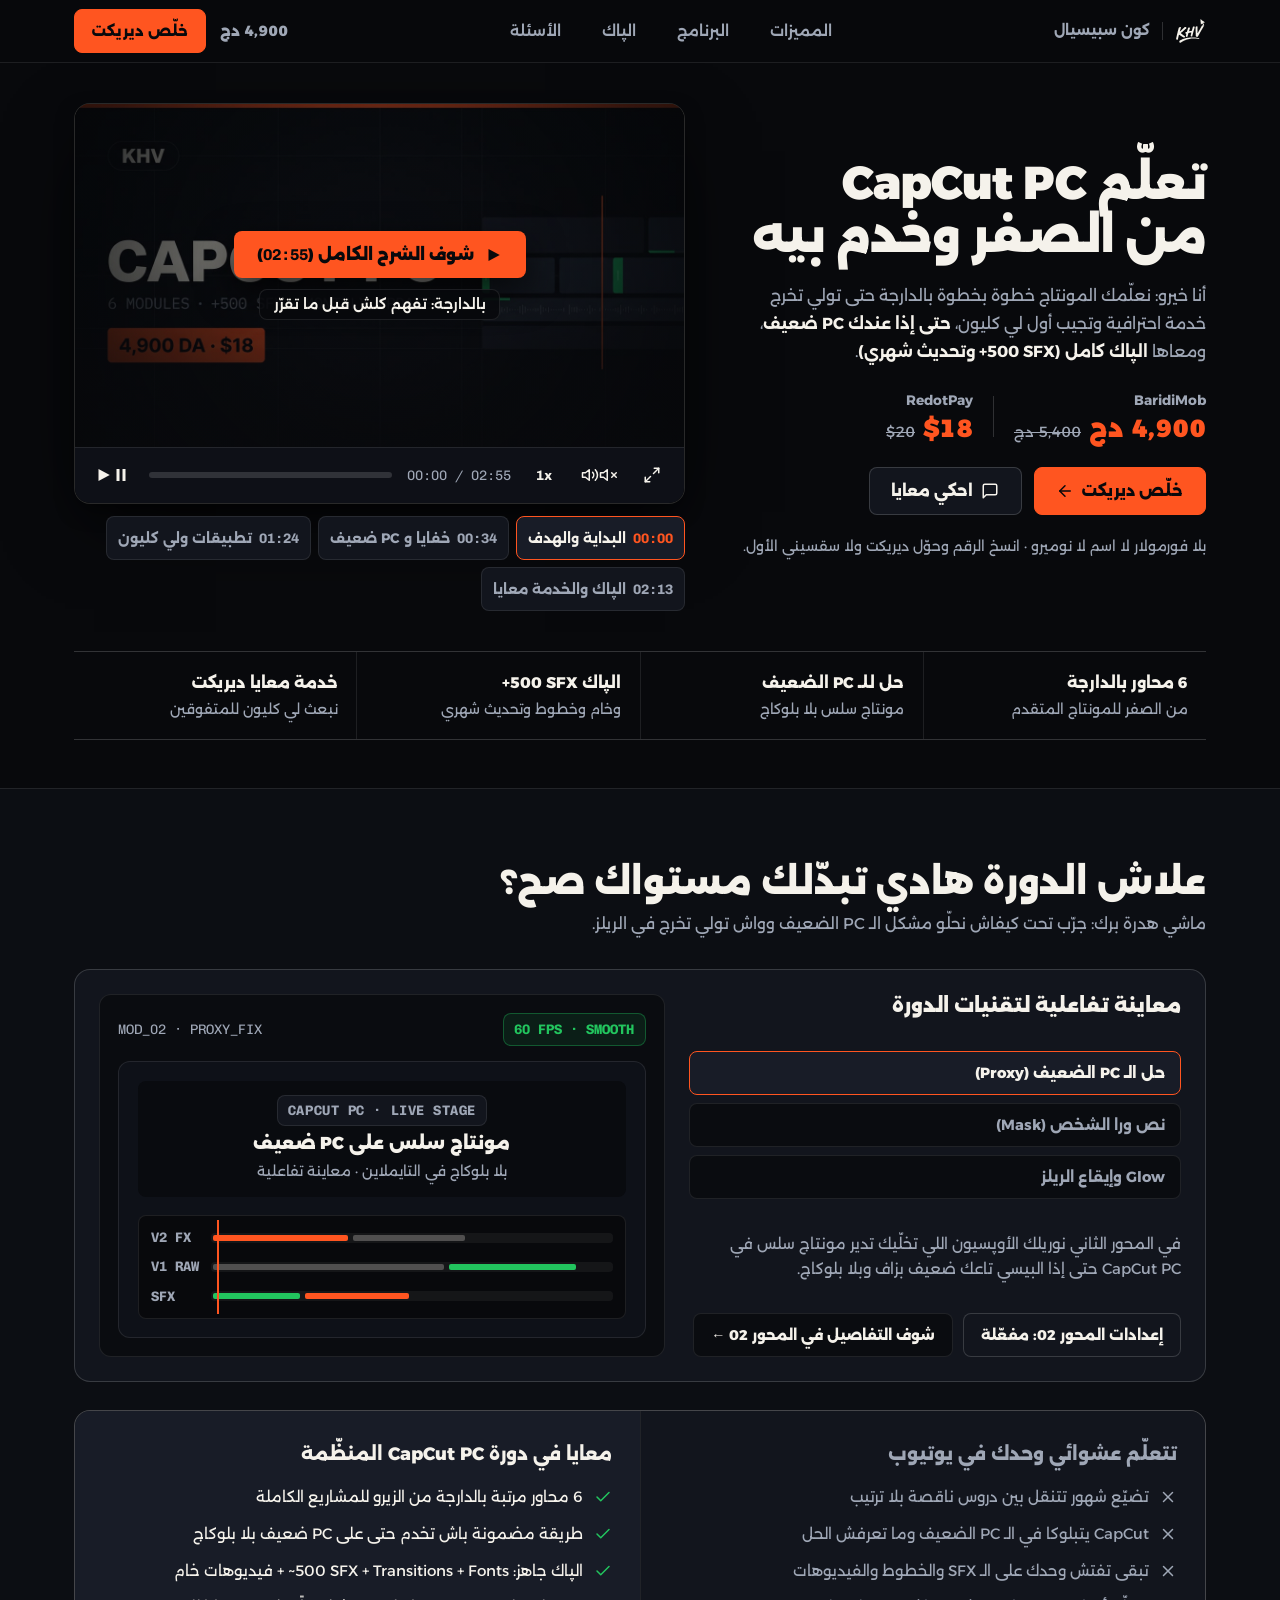
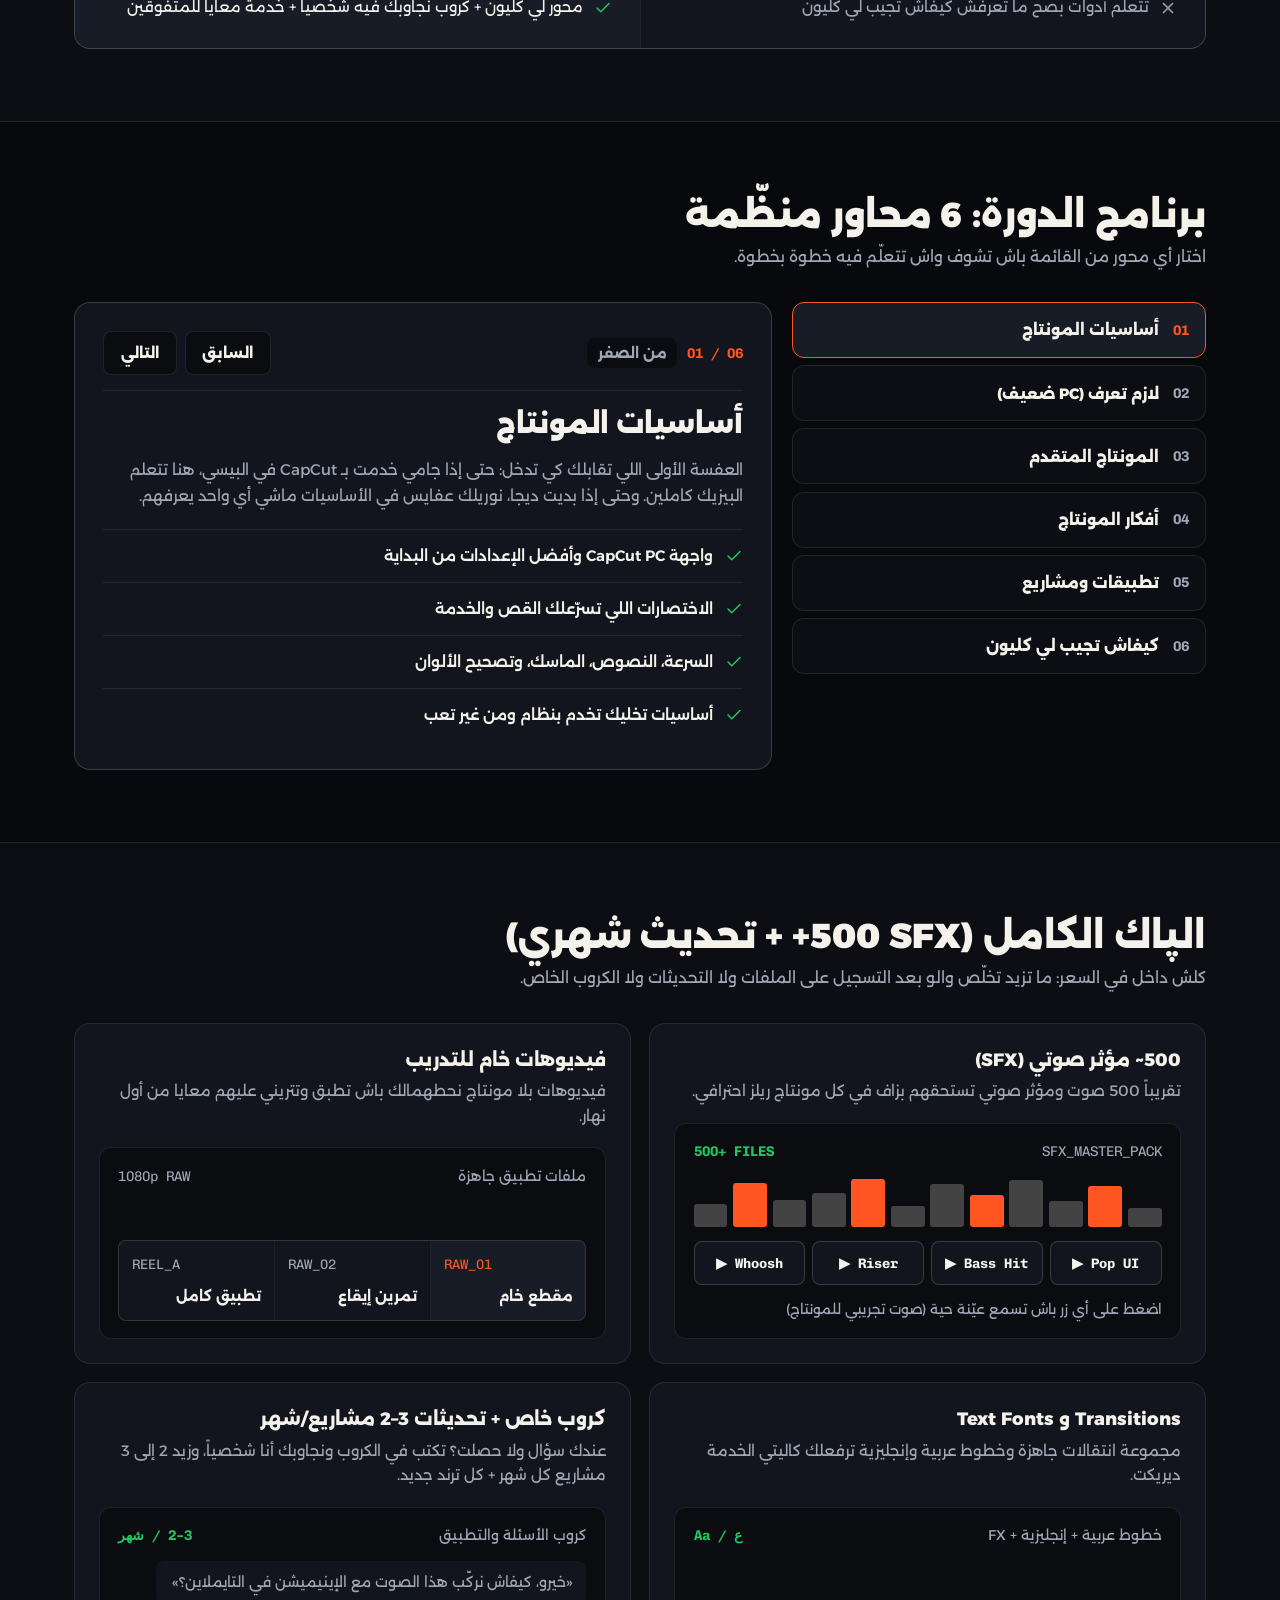
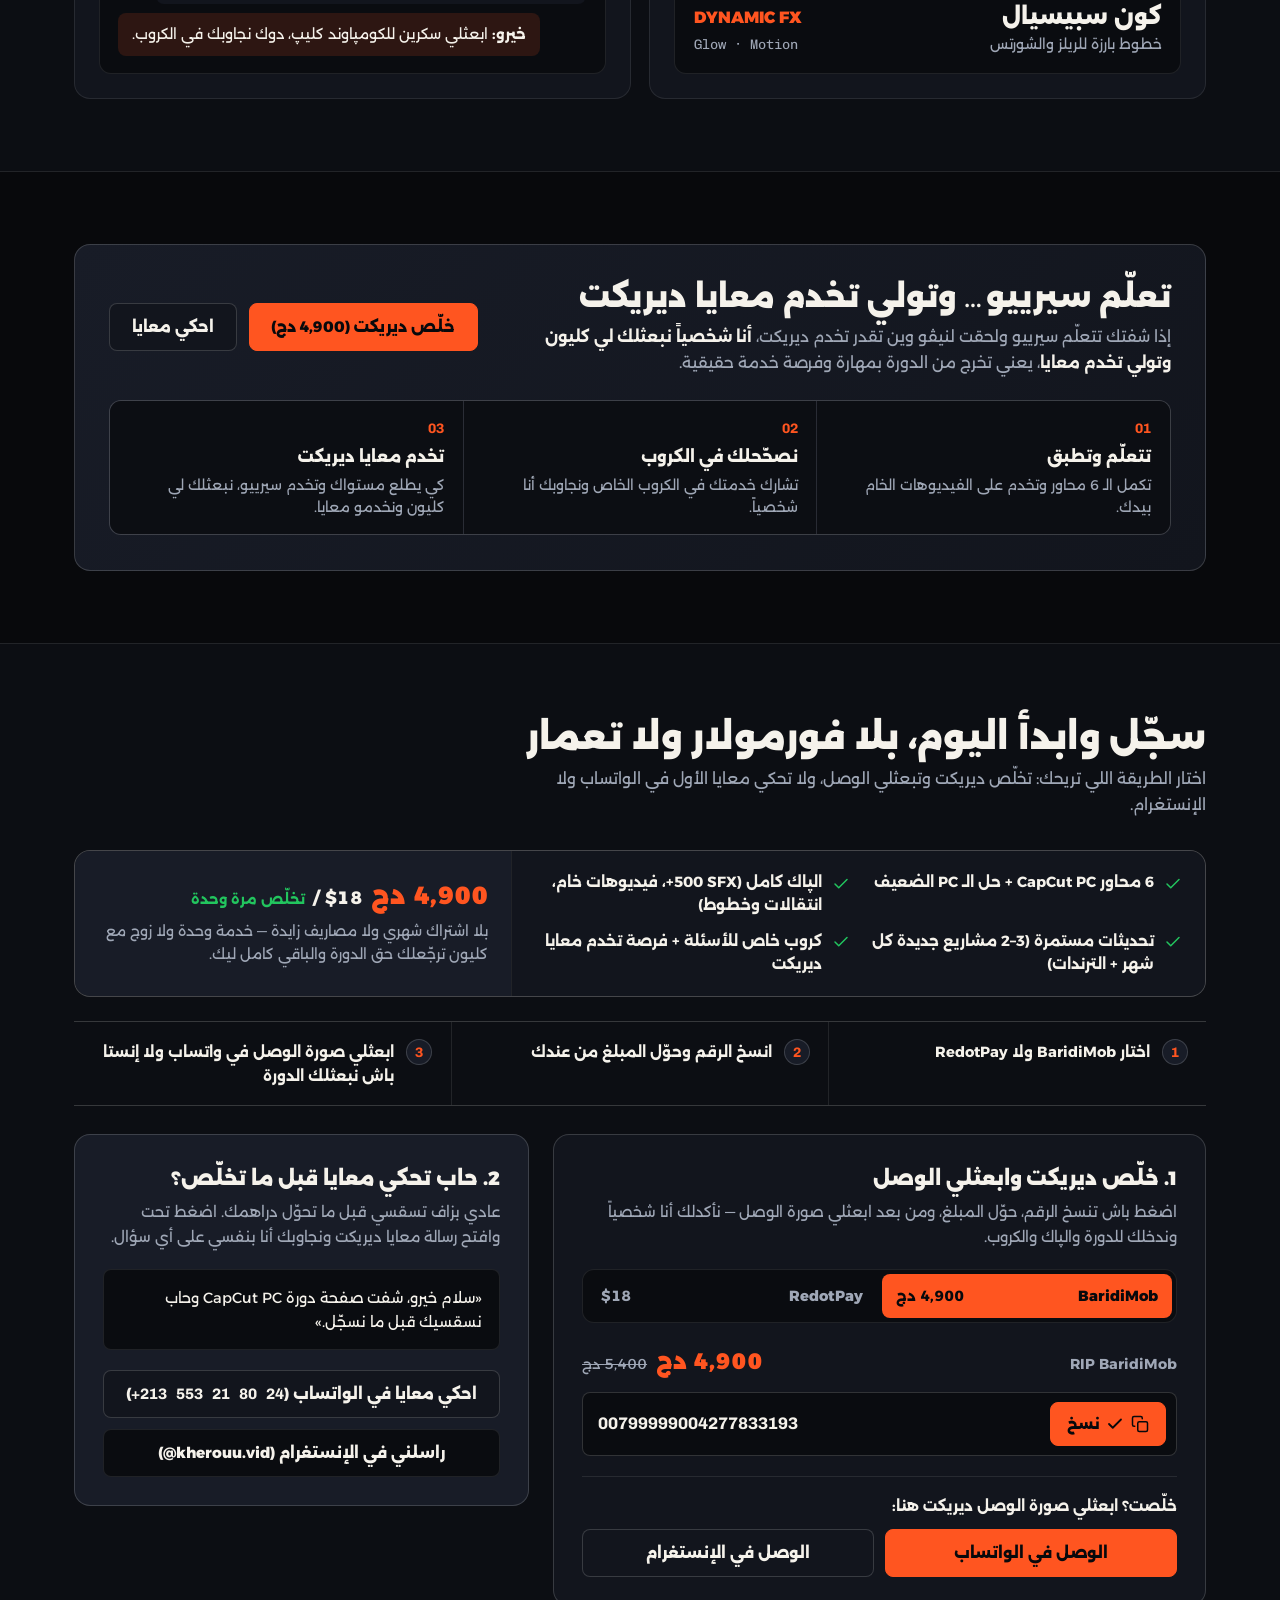
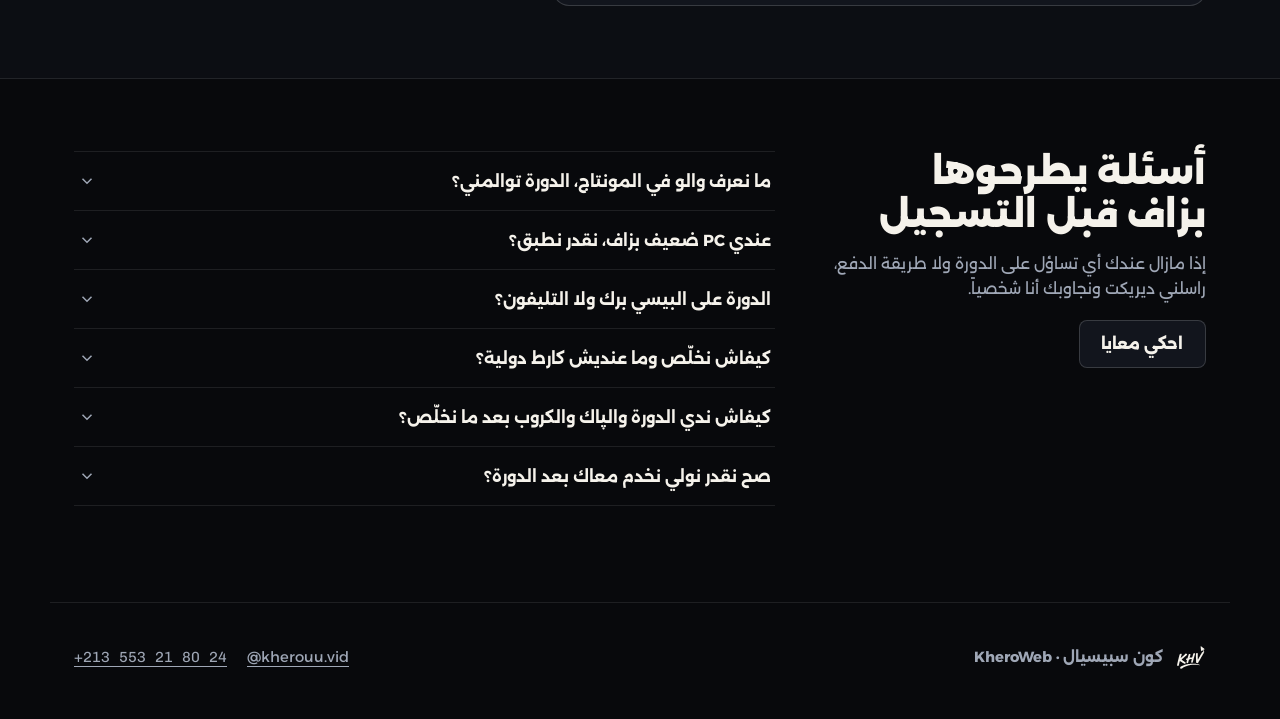
==== commit b402a39f: "Upgrade KheroWeb Midnight Cinema: studio VSL poster, interactive craft & SFX demos, and stronger off" ====
--- a/index.html
+++ b/index.html
@@ -243,39 +243,66 @@
         <div class="container">
           <div class="section__head">
             <h2 id="why-title" class="section__title">علاش الدورة هادي تبدّلك مستواك صح؟</h2>
-            <p class="section__sub">ماشي كلام عام: نحلّلك 3 مشاكل حقيقية تحبس أغلب اللي يحبو يبداو المونتاج في الجزائر.</p>
-          </div>
-
-          <div class="why-columns">
-            <article class="why-col">
-              <svg class="why-col__icon" viewBox="0 0 24 24" fill="none" stroke="currentColor" stroke-width="2" stroke-linecap="round" stroke-linejoin="round" aria-hidden="true">
-                <rect x="2" y="3" width="20" height="14" rx="2" />
-                <line x1="8" y1="21" x2="16" y2="21" />
-                <line x1="12" y1="17" x2="12" y2="21" />
-              </svg>
-              <h3 class="why-col__title">عندك PC ضعيف وما تقدرش دير مونتاج؟</h3>
-              <p class="why-col__body">في المحور الثاني نوريلك الأوپسيون اللي تمنيت واحد يقولهالي في بداياتي: إعدادات وحل عملي يخلّيك تدير مونتاج في CapCut PC سلس بلا بلوكاج، حتى إذا البيسي تاعك ضعيف.</p>
-            </article>
-
-            <article class="why-col">
-              <svg class="why-col__icon" viewBox="0 0 24 24" fill="none" stroke="currentColor" stroke-width="2" stroke-linecap="round" stroke-linejoin="round" aria-hidden="true">
-                <polygon points="12 2 2 7 12 12 22 7 12 2" />
-                <polyline points="2 17 12 22 22 17" />
-                <polyline points="2 12 12 17 22 12" />
-              </svg>
-              <h3 class="why-col__title">ما تعرف والو من الصفر؟</h3>
-              <p class="why-col__body">نبدا معاك من واجهة البرنامج والأساسيات وحدة بوحدة، وزيد نحطلك فيديوهات خام بلا مونتاج باش تطبق بيدك وتتمكّن من النهار الأول.</p>
-            </article>
-
-            <article class="why-col">
-              <svg class="why-col__icon" viewBox="0 0 24 24" fill="none" stroke="currentColor" stroke-width="2" stroke-linecap="round" stroke-linejoin="round" aria-hidden="true">
-                <path d="M16 21v-2a4 4 0 0 0-4-4H6a4 4 0 0 0-4 4v2" />
-                <circle cx="9" cy="7" r="4" />
-                <polyline points="16 11 18 13 22 9" />
-              </svg>
-              <h3 class="why-col__title">كيفاش تولي تجيب لي كليون؟</h3>
-              <p class="why-col__body">بلا خدمة المهارة ما تخلصش: نعطيك تجربتي كاملة في المحور السادس كيفاش تقنع لي كليون، والمتفوقين يخدمو معايا ديريكت.</p>
-            </article>
+            <p class="section__sub">ماشي هدرة برك: جرّب تحت كيفاش نحلّو مشكل الـ PC الضعيف وواش تولي تخرج في الريلز.</p>
+          </div>
+
+          <!-- Interactive Demo A: CapCut Craft & Weak-PC Proxy Lab -->
+          <div class="craft-lab">
+            <div class="craft-lab__controls">
+              <h3 class="craft-lab__heading">معاينة تفاعلية لتقنيات الدورة</h3>
+              <div class="craft-lab__tabs" role="tablist" aria-label="معاينة تقنيات المونتاج">
+                <button id="lab-tab-proxy" type="button" class="craft-tab is-active" data-lab-tab="proxy" role="tab" aria-selected="true" aria-controls="lab-stage" tabindex="0">حل الـ PC الضعيف (Proxy)</button>
+                <button id="lab-tab-mask" type="button" class="craft-tab" data-lab-tab="mask" role="tab" aria-selected="false" aria-controls="lab-stage" tabindex="-1">نص ورا الشخص (Mask)</button>
+                <button id="lab-tab-glow" type="button" class="craft-tab" data-lab-tab="glow" role="tab" aria-selected="false" aria-controls="lab-stage" tabindex="-1">Glow وإيقاع الريلز</button>
+              </div>
+              <p id="lab-desc" class="craft-lab__desc">
+                في المحور الثاني نوريلك الأوپسيون اللي تخلّيك تدير مونتاج سلس في CapCut PC حتى إذا البيسي تاعك ضعيف بزاف وبلا بلوكاج.
+              </p>
+              <div class="craft-lab__actions">
+                <button id="lab-proxy-toggle" type="button" class="btn btn--secondary btn--compact" data-proxy-toggle aria-pressed="true">إعدادات المحور 02: مفعّلة</button>
+                <button id="lab-jump-mod" type="button" class="btn btn--ghost btn--compact" data-jump-mod="1">شوف التفاصيل في المحور 02 ←</button>
+              </div>
+            </div>
+
+            <div id="lab-stage" class="craft-stage" role="tabpanel" aria-labelledby="lab-tab-proxy">
+              <div class="craft-stage__top" dir="ltr">
+                <span id="lab-mode-code" class="mono">MOD_02 · PROXY_FIX</span>
+                <span id="lab-status-pill" class="craft-stage__pill mono is-ok">60 FPS · SMOOTH</span>
+              </div>
+
+              <div id="lab-screen" class="craft-stage__screen" data-lab-mode="proxy" data-proxy-state="on">
+                <div class="craft-stage__visual">
+                  <span class="craft-stage__layer mono" dir="ltr" aria-hidden="true">CAPCUT PC · LIVE STAGE</span>
+                  <strong id="lab-screen-title" class="craft-stage__title">مونتاج سلس على PC ضعيف</strong>
+                  <span id="lab-screen-sub" class="craft-stage__sub">بلا بلوكاج في التايملاين · معاينة تفاعلية</span>
+                </div>
+
+                <div class="craft-timeline" dir="ltr" aria-hidden="true">
+                  <div class="craft-track">
+                    <span class="craft-track__lbl mono">V2 FX</span>
+                    <div class="craft-track__lane">
+                      <span class="craft-clip craft-clip--accent" style="width: 34%"></span>
+                      <span class="craft-clip" style="width: 28%"></span>
+                    </div>
+                  </div>
+                  <div class="craft-track">
+                    <span class="craft-track__lbl mono">V1 RAW</span>
+                    <div class="craft-track__lane">
+                      <span class="craft-clip" style="width: 58%"></span>
+                      <span class="craft-clip craft-clip--ok" style="width: 32%"></span>
+                    </div>
+                  </div>
+                  <div class="craft-track">
+                    <span class="craft-track__lbl mono">SFX</span>
+                    <div class="craft-track__lane">
+                      <span class="craft-clip craft-clip--ok" style="width: 22%"></span>
+                      <span class="craft-clip craft-clip--accent" style="width: 26%"></span>
+                    </div>
+                  </div>
+                  <span class="craft-playhead"></span>
+                </div>
+              </div>
+            </div>
           </div>
 
           <div class="compare-split" role="region" aria-label="الفرق بين التعلم العشوائي والدورة">
@@ -430,18 +457,18 @@
           </div>
 
           <div class="pack-bento">
-            <!-- Card 1: Audio Waveform -->
+            <!-- Card 1: Interactive Audio SFX Sampler -->
             <article class="pack-card">
               <div class="pack-card__head">
                 <h3 class="pack-card__title"><span dir="ltr">~500</span> مؤثر صوتي (SFX)</h3>
                 <p class="pack-card__body">تقريباً 500 صوت ومؤثر صوتي تستحقهم بزاف في كل مونتاج ريلز احترافي.</p>
               </div>
-              <div class="specimen-well" aria-hidden="true">
+              <div class="specimen-well">
                 <div class="specimen-well__top">
                   <span class="mono" dir="ltr">SFX_MASTER_PACK</span>
-                  <span class="mono specimen-badge" dir="ltr">500+ FILES</span>
-                </div>
-                <div class="eq-bars">
+                  <span id="sfx-badge" class="mono specimen-badge" dir="ltr" aria-live="polite">500+ FILES</span>
+                </div>
+                <div class="eq-bars" aria-hidden="true">
                   <span class="eq-bar" style="--h:38%;--d:0ms"></span>
                   <span class="eq-bar is-accent" style="--h:82%;--d:120ms"></span>
                   <span class="eq-bar" style="--h:52%;--d:240ms"></span>
@@ -455,7 +482,13 @@
                   <span class="eq-bar is-accent" style="--h:88%;--d:330ms"></span>
                   <span class="eq-bar" style="--h:46%;--d:450ms"></span>
                 </div>
-                <div class="specimen-meta mono" dir="ltr">Whoosh · Riser · Bass Hit · Pop UI</div>
+                <div class="sfx-pads" role="group" aria-label="تشغيل عينات صوتية" dir="ltr">
+                  <button type="button" class="sfx-pad mono" data-sfx-pad="whoosh" aria-label="تشغيل عينة صوت Whoosh">▶ Whoosh</button>
+                  <button type="button" class="sfx-pad mono" data-sfx-pad="riser" aria-label="تشغيل عينة صوت Riser">▶ Riser</button>
+                  <button type="button" class="sfx-pad mono" data-sfx-pad="hit" aria-label="تشغيل عينة صوت Bass Hit">▶ Bass Hit</button>
+                  <button type="button" class="sfx-pad mono" data-sfx-pad="pop" aria-label="تشغيل عينة صوت Pop UI">▶ Pop UI</button>
+                </div>
+                <span class="sfx-note">اضغط على أي زر باش تسمع عيّنة حية (صوت تجريبي للمونتاج)</span>
               </div>
             </article>
 
@@ -532,7 +565,7 @@
         </div>
       </section>
 
-      <!-- Section 6: Direct Work With Khero Spotlight -->
+      <!-- Section 6: Direct Work With Khero Spotlight + 3-Stage Career Pipeline -->
       <section id="work" class="band" aria-labelledby="work-title">
         <div class="container">
           <div class="spotlight">
@@ -546,6 +579,24 @@
               <button type="button" class="btn btn--primary" data-open-sheet="pay" data-track-source="spotlight">خلّص ديريكت (4,900 دج)</button>
               <button type="button" class="btn btn--secondary" data-open-sheet="chat" data-track-source="spotlight">احكي معايا</button>
             </div>
+
+            <ol class="work-path" aria-label="مسار الخدمة مع خيرو">
+              <li class="work-path__item">
+                <span class="work-path__step mono" dir="ltr">01</span>
+                <strong>تتعلّم وتطبق</strong>
+                <span>تكمل الـ 6 محاور وتخدم على الفيديوهات الخام بيدك.</span>
+              </li>
+              <li class="work-path__item">
+                <span class="work-path__step mono" dir="ltr">02</span>
+                <strong>نصحّحلك في الكروب</strong>
+                <span>تشارك خدمتك في الكروب الخاص ونجاوبك أنا شخصياً.</span>
+              </li>
+              <li class="work-path__item">
+                <span class="work-path__step mono" dir="ltr">03</span>
+                <strong>تخدم معايا ديريكت</strong>
+                <span>كي يطلع مستواك وتخدم سيرييو، نبعثلك لي كليون ونخدمو معايا.</span>
+              </li>
+            </ol>
           </div>
         </div>
       </section>
@@ -556,6 +607,35 @@
           <div class="section__head">
             <h2 id="enroll-title" class="section__title">سجّل وابدأ اليوم، بلا فورمولار ولا تعمار</h2>
             <p class="section__sub">اختار الطريقة اللي تريحك: تخلّص ديريكت وتبعثلي الوصل، ولا تحكي معايا الأول في الواتساب ولا الإنستغرام.</p>
+          </div>
+
+          <div class="offer-stack" aria-label="ملخص كلش داخل في السعر">
+            <ul class="offer-stack__list">
+              <li>
+                <svg class="offer-stack__icon" viewBox="0 0 24 24" fill="none" stroke="currentColor" stroke-width="2" stroke-linecap="round" stroke-linejoin="round" aria-hidden="true"><polyline points="20 6 9 17 4 12" /></svg>
+                <span>6 محاور <span dir="ltr">CapCut PC</span> + حل الـ <span dir="ltr">PC</span> الضعيف</span>
+              </li>
+              <li>
+                <svg class="offer-stack__icon" viewBox="0 0 24 24" fill="none" stroke="currentColor" stroke-width="2" stroke-linecap="round" stroke-linejoin="round" aria-hidden="true"><polyline points="20 6 9 17 4 12" /></svg>
+                <span>الپاك كامل (<span dir="ltr">+500 SFX</span>، فيديوهات خام، انتقالات وخطوط)</span>
+              </li>
+              <li>
+                <svg class="offer-stack__icon" viewBox="0 0 24 24" fill="none" stroke="currentColor" stroke-width="2" stroke-linecap="round" stroke-linejoin="round" aria-hidden="true"><polyline points="20 6 9 17 4 12" /></svg>
+                <span>تحديثات مستمرة (<span dir="ltr">2–3</span> مشاريع جديدة كل شهر + الترندات)</span>
+              </li>
+              <li>
+                <svg class="offer-stack__icon" viewBox="0 0 24 24" fill="none" stroke="currentColor" stroke-width="2" stroke-linecap="round" stroke-linejoin="round" aria-hidden="true"><polyline points="20 6 9 17 4 12" /></svg>
+                <span>كروب خاص للأسئلة + فرصة تخدم معايا ديريكت</span>
+              </li>
+            </ul>
+            <div class="offer-stack__roi">
+              <div class="offer-stack__price">
+                <strong class="tabular">4,900 دج</strong>
+                <span class="tabular" dir="ltr">/ $18</span>
+                <span class="offer-stack__once">تخلّص مرة وحدة</span>
+              </div>
+              <p class="offer-stack__note">بلا اشتراك شهري ولا مصاريف زايدة — خدمة وحدة ولا زوج مع كليون ترجّعلك حق الدورة والباقي كامل ليك.</p>
+            </div>
           </div>
 
           <ol class="steps-strip" aria-label="خطوات التسجيل">
--- a/styles.css
+++ b/styles.css
@@ -257,6 +257,10 @@
   transition: background-color 180ms ease, border-color 180ms ease, color 180ms ease, transform 180ms var(--ease-out-expo);
 }
 
+.btn[hidden] {
+  display: none;
+}
+
 .btn--compact {
   min-height: 44px;
   padding: 0.55rem 1.05rem;
@@ -507,8 +511,8 @@
   align-items: center;
   justify-content: center;
   gap: 0.65rem;
-  background: radial-gradient(circle at 50% 45%, rgba(8, 9, 12, 0.08) 0%, rgba(8, 9, 12, 0.54) 88%),
-    linear-gradient(180deg, rgba(8, 9, 12, 0.16) 0%, rgba(8, 9, 12, 0.12) 45%, rgba(8, 9, 12, 0.68) 100%);
+  background: radial-gradient(circle at 50% 48%, rgba(8, 9, 12, 0.22) 0%, rgba(8, 9, 12, 0.62) 86%),
+    linear-gradient(180deg, rgba(8, 9, 12, 0.2) 0%, rgba(8, 9, 12, 0.14) 45%, rgba(8, 9, 12, 0.72) 100%);
   border: 0;
   padding: 1rem;
   cursor: pointer;
@@ -809,54 +813,269 @@
   }
 }
 
-/* Section 3: Open Editorial 3-Column Objections + Split Comparison */
-.why-columns {
+/* Section 3: Interactive CapCut Craft & Weak-PC Proxy Lab + Split Comparison */
+.craft-lab {
   display: grid;
-  grid-template-columns: repeat(3, minmax(0, 1fr));
-  gap: 1px;
-  background-color: var(--line);
-  border-top: 1px solid var(--line);
-  border-bottom: 1px solid var(--line);
-  margin-bottom: 2rem;
-}
-
-.why-col {
-  background-color: var(--bg-alt);
-  padding: 1.65rem 1.4rem;
-  display: flex;
-  flex-direction: column;
-  gap: 0.65rem;
-}
-
-.why-col__icon {
-  width: 22px;
-  height: 22px;
-  color: var(--accent);
-  margin-bottom: 0.15rem;
-  flex-shrink: 0;
-}
-
-.why-col__title {
+  grid-template-columns: minmax(0, 1fr) minmax(0, 1.15fr);
+  gap: 1.5rem;
+  align-items: stretch;
+  padding: 1.5rem;
+  background-color: var(--surface);
+  border: 1px solid var(--line-strong);
+  border-radius: var(--radius-lg);
+  margin-bottom: 1.75rem;
+}
+
+.craft-lab__controls {
+  display: flex;
+  flex-direction: column;
+  justify-content: space-between;
+  gap: 1rem;
+  min-width: 0;
+}
+
+.craft-lab__heading {
   margin: 0;
-  font-size: 1.1rem;
+  font-size: 1.18rem;
+  font-weight: 900;
+  color: var(--ink);
+  line-height: 1.3;
+}
+
+.craft-lab__tabs {
+  display: flex;
+  flex-direction: column;
+  gap: 0.5rem;
+}
+
+.craft-tab {
+  min-height: 44px;
+  padding: 0.65rem 0.95rem;
+  text-align: start;
+  font-size: 0.92rem;
+  font-weight: 700;
+  color: var(--ink-muted);
+  background-color: var(--surface-inset);
+  border: 1px solid var(--line);
+  border-radius: var(--radius-sm);
+  cursor: pointer;
+  transition: border-color 160ms ease, background-color 160ms ease, color 160ms ease;
+}
+
+.craft-tab:hover {
+  border-color: var(--line-strong);
+  color: var(--ink);
+}
+
+.craft-tab.is-active {
+  background-color: var(--surface-elevated);
+  border-color: var(--accent);
+  color: var(--ink);
   font-weight: 800;
-  line-height: 1.35;
-  color: var(--ink);
-}
-
-.why-col__body {
+}
+
+.craft-lab__desc {
   margin: 0;
   font-size: 0.94rem;
   color: var(--ink-muted);
   line-height: 1.68;
 }
 
+.craft-lab__actions {
+  display: flex;
+  flex-wrap: wrap;
+  align-items: center;
+  gap: 0.65rem;
+}
+
+.craft-stage {
+  min-width: 0;
+  background-color: var(--surface-inset);
+  border: 1px solid var(--line);
+  border-radius: var(--radius-md);
+  padding: 1.15rem;
+  display: flex;
+  flex-direction: column;
+  justify-content: space-between;
+  gap: 0.95rem;
+}
+
+.craft-stage__top {
+  display: flex;
+  flex-wrap: wrap;
+  align-items: center;
+  justify-content: space-between;
+  gap: 0.5rem;
+  font-size: 0.86rem;
+  color: var(--ink-muted);
+}
+
+.craft-stage__pill {
+  padding: 0.25rem 0.65rem;
+  border: 1px solid var(--line);
+  border-radius: var(--radius-sm);
+  font-size: 0.86rem;
+  font-weight: 700;
+}
+
+.craft-stage__pill.is-ok {
+  color: var(--success);
+  border-color: rgba(34, 197, 94, 0.35);
+  background-color: rgba(34, 197, 94, 0.1);
+}
+
+.craft-stage__pill.is-lag {
+  color: var(--accent);
+  border-color: rgba(255, 85, 32, 0.45);
+  background-color: rgba(255, 85, 32, 0.12);
+}
+
+.craft-stage__screen {
+  position: relative;
+  padding: 1.15rem;
+  border: 1px solid var(--line);
+  border-radius: var(--radius-md);
+  background-color: #0e1118;
+  display: flex;
+  flex-direction: column;
+  justify-content: space-between;
+  gap: 1.1rem;
+  overflow: hidden;
+}
+
+.craft-stage__screen[data-lab-mode="mask"] {
+  border-color: var(--line-strong);
+  background-color: #111521;
+}
+
+.craft-stage__screen[data-lab-mode="glow"] {
+  border-color: var(--accent);
+  background-color: #161113;
+}
+
+.craft-stage__screen[data-lab-mode="proxy"][data-proxy-state="off"] {
+  border-color: rgba(255, 85, 32, 0.45);
+}
+
+.craft-stage__visual {
+  min-height: 96px;
+  padding: 0.9rem;
+  border-radius: var(--radius-sm);
+  background-color: rgba(8, 9, 12, 0.72);
+  display: flex;
+  flex-direction: column;
+  align-items: center;
+  justify-content: center;
+  text-align: center;
+  gap: 0.35rem;
+}
+
+.craft-stage__layer {
+  padding: 0.2rem 0.6rem;
+  border-radius: var(--radius-sm);
+  border: 1px solid var(--line);
+  background-color: var(--surface);
+  font-size: 0.86rem;
+  font-weight: 700;
+  letter-spacing: 0.04em;
+  color: var(--ink-muted);
+}
+
+.craft-stage__screen[data-lab-mode="mask"] .craft-stage__layer {
+  border-color: var(--accent);
+  background-color: var(--surface-elevated);
+  color: var(--ink);
+}
+
+.craft-stage__title {
+  font-size: 1.08rem;
+  font-weight: 900;
+  color: var(--ink);
+  line-height: 1.3;
+}
+
+.craft-stage__sub {
+  font-size: 0.88rem;
+  color: var(--ink-muted);
+}
+
+@keyframes playheadGlide {
+  from {
+    left: 16%;
+  }
+  to {
+    left: 94%;
+  }
+}
+
+.craft-timeline {
+  position: relative;
+  display: flex;
+  flex-direction: column;
+  gap: 0.4rem;
+  padding: 0.65rem 0.75rem;
+  background-color: var(--bg);
+  border: 1px solid var(--line);
+  border-radius: var(--radius-sm);
+  overflow: hidden;
+}
+
+.craft-track {
+  display: grid;
+  grid-template-columns: 52px minmax(0, 1fr);
+  align-items: center;
+  gap: 0.5rem;
+}
+
+.craft-track__lbl {
+  font-size: 0.86rem;
+  font-weight: 700;
+  color: var(--ink-muted);
+}
+
+.craft-track__lane {
+  display: flex;
+  align-items: center;
+  gap: 0.3rem;
+  height: 10px;
+  background-color: rgba(255, 255, 255, 0.05);
+  border-radius: 4px;
+  padding: 2px;
+}
+
+.craft-clip {
+  height: 100%;
+  border-radius: 2px;
+  background-color: rgba(245, 242, 235, 0.26);
+}
+
+.craft-clip--accent {
+  background-color: var(--accent);
+}
+
+.craft-clip--ok {
+  background-color: var(--success);
+}
+
+.craft-playhead {
+  position: absolute;
+  top: 4px;
+  bottom: 4px;
+  left: 16%;
+  width: 2px;
+  background-color: var(--accent);
+  pointer-events: none;
+  animation: playheadGlide 3.4s linear infinite;
+}
+
+.craft-stage__screen[data-lab-mode="proxy"][data-proxy-state="off"] .craft-playhead {
+  animation: playheadGlide 3.4s steps(4, end) infinite;
+}
+
 @media (max-width: 860px) {
-  .why-columns {
-    grid-template-columns: 1fr;
-  }
-  .why-col {
-    padding: 1.35rem 0.25rem;
+  .craft-lab {
+    grid-template-columns: minmax(0, 1fr);
+    padding: 1.15rem;
   }
 }
 
@@ -1215,6 +1434,52 @@
 .specimen-meta {
   font-size: 0.86rem;
   color: var(--ink-muted);
+}
+
+.specimen-well.is-playing .eq-bar {
+  animation-play-state: running;
+  animation-duration: 0.44s;
+}
+
+.sfx-pads {
+  display: grid;
+  grid-template-columns: repeat(4, minmax(0, 1fr));
+  gap: 0.45rem;
+}
+
+.sfx-pad {
+  min-height: 44px;
+  padding: 0.45rem 0.55rem;
+  background-color: var(--surface);
+  border: 1px solid var(--line-strong);
+  border-radius: var(--radius-sm);
+  color: var(--ink);
+  font-size: 0.86rem;
+  font-weight: 700;
+  white-space: nowrap;
+  cursor: pointer;
+  transition: border-color 150ms ease, background-color 150ms ease, color 150ms ease;
+}
+
+.sfx-pad:hover {
+  border-color: var(--accent);
+}
+
+.sfx-pad.is-active {
+  background-color: var(--accent);
+  border-color: var(--accent);
+  color: var(--accent-ink);
+}
+
+.sfx-note {
+  font-size: 0.86rem;
+  color: var(--ink-muted);
+}
+
+@media (max-width: 520px) {
+  .sfx-pads {
+    grid-template-columns: repeat(2, minmax(0, 1fr));
+  }
 }
 
 /* Unified NLE Timeline Track (single hairline-divided strip, no nested cards) */
@@ -1383,7 +1648,149 @@
   }
 }
 
-/* Section 7A: Unboxed Steps Strip + Flat Inline Enrollment */
+.work-path {
+  width: 100%;
+  margin: 0;
+  padding: 0;
+  list-style: none;
+  display: grid;
+  grid-template-columns: repeat(3, minmax(0, 1fr));
+  gap: 1px;
+  background-color: var(--line);
+  border: 1px solid var(--line);
+  border-radius: var(--radius-md);
+  overflow: hidden;
+}
+
+.work-path__item {
+  background-color: var(--bg-alt);
+  padding: 1rem 1.15rem;
+  display: flex;
+  flex-direction: column;
+  gap: 0.3rem;
+}
+
+.work-path__step {
+  font-size: 0.86rem;
+  font-weight: 700;
+  color: var(--accent);
+}
+
+.work-path__item strong {
+  font-size: 0.98rem;
+  font-weight: 800;
+  color: var(--ink);
+}
+
+.work-path__item span:last-child {
+  font-size: 0.88rem;
+  color: var(--ink-muted);
+  line-height: 1.55;
+}
+
+@media (max-width: 820px) {
+  .work-path {
+    grid-template-columns: minmax(0, 1fr);
+  }
+}
+
+/* Section 7A: Value Stack ROI + Unboxed Steps Strip + Flat Inline Enrollment */
+.offer-stack {
+  display: grid;
+  grid-template-columns: minmax(0, 1.35fr) minmax(0, 0.85fr);
+  gap: 1px;
+  background-color: var(--line);
+  border: 1px solid var(--line-strong);
+  border-radius: var(--radius-lg);
+  overflow: hidden;
+  margin-bottom: 1.5rem;
+}
+
+.offer-stack__list {
+  margin: 0;
+  padding: 1.3rem 1.45rem;
+  list-style: none;
+  background-color: var(--surface);
+  display: grid;
+  grid-template-columns: repeat(2, minmax(0, 1fr));
+  gap: 0.8rem 1.1rem;
+}
+
+.offer-stack__list li {
+  display: flex;
+  align-items: flex-start;
+  gap: 0.6rem;
+  font-size: 0.92rem;
+  font-weight: 700;
+  color: var(--ink);
+  line-height: 1.55;
+}
+
+.offer-stack__icon {
+  width: 18px;
+  height: 18px;
+  margin-top: 0.22rem;
+  color: var(--success);
+  flex-shrink: 0;
+}
+
+.offer-stack__roi {
+  background-color: var(--surface-elevated);
+  padding: 1.3rem 1.45rem;
+  display: flex;
+  flex-direction: column;
+  justify-content: center;
+  gap: 0.45rem;
+}
+
+.offer-stack__price {
+  display: flex;
+  flex-wrap: wrap;
+  align-items: baseline;
+  gap: 0.5rem;
+}
+
+.offer-stack__price strong {
+  font-size: 1.55rem;
+  font-weight: 900;
+  color: var(--accent);
+  line-height: 1.15;
+}
+
+.offer-stack__price > span:not(.offer-stack__once) {
+  font-size: 1.12rem;
+  font-weight: 800;
+  color: var(--ink);
+}
+
+.offer-stack__once {
+  font-size: 0.88rem;
+  font-weight: 700;
+  color: var(--success);
+}
+
+.offer-stack__note {
+  margin: 0;
+  font-size: 0.9rem;
+  color: var(--ink-muted);
+  line-height: 1.6;
+}
+
+@media (max-width: 860px) {
+  .offer-stack {
+    grid-template-columns: minmax(0, 1fr);
+  }
+}
+
+@media (max-width: 580px) {
+  .offer-stack__list {
+    grid-template-columns: minmax(0, 1fr);
+    padding: 1.15rem;
+  }
+  .offer-stack__roi {
+    padding: 1.15rem;
+  }
+}
 .steps-strip {
   display: grid;
   grid-template-columns: repeat(3, minmax(0, 1fr));
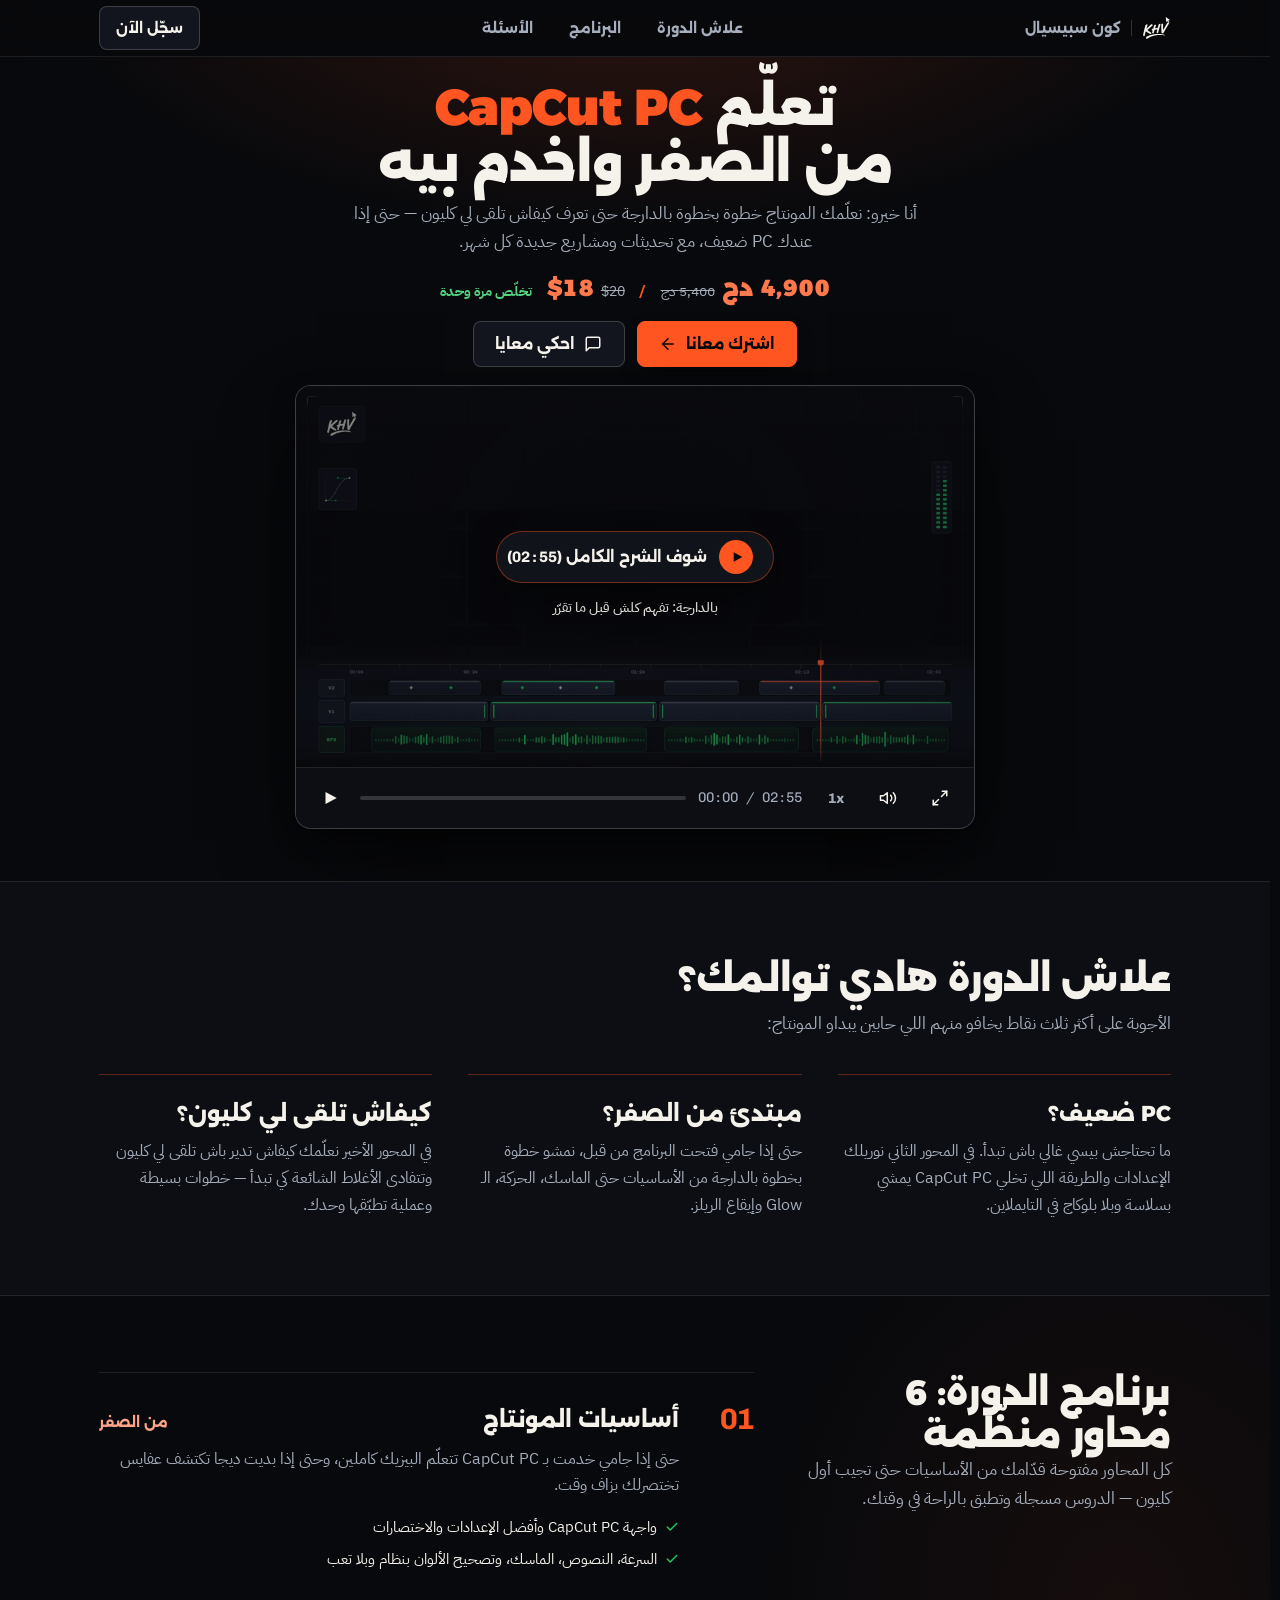
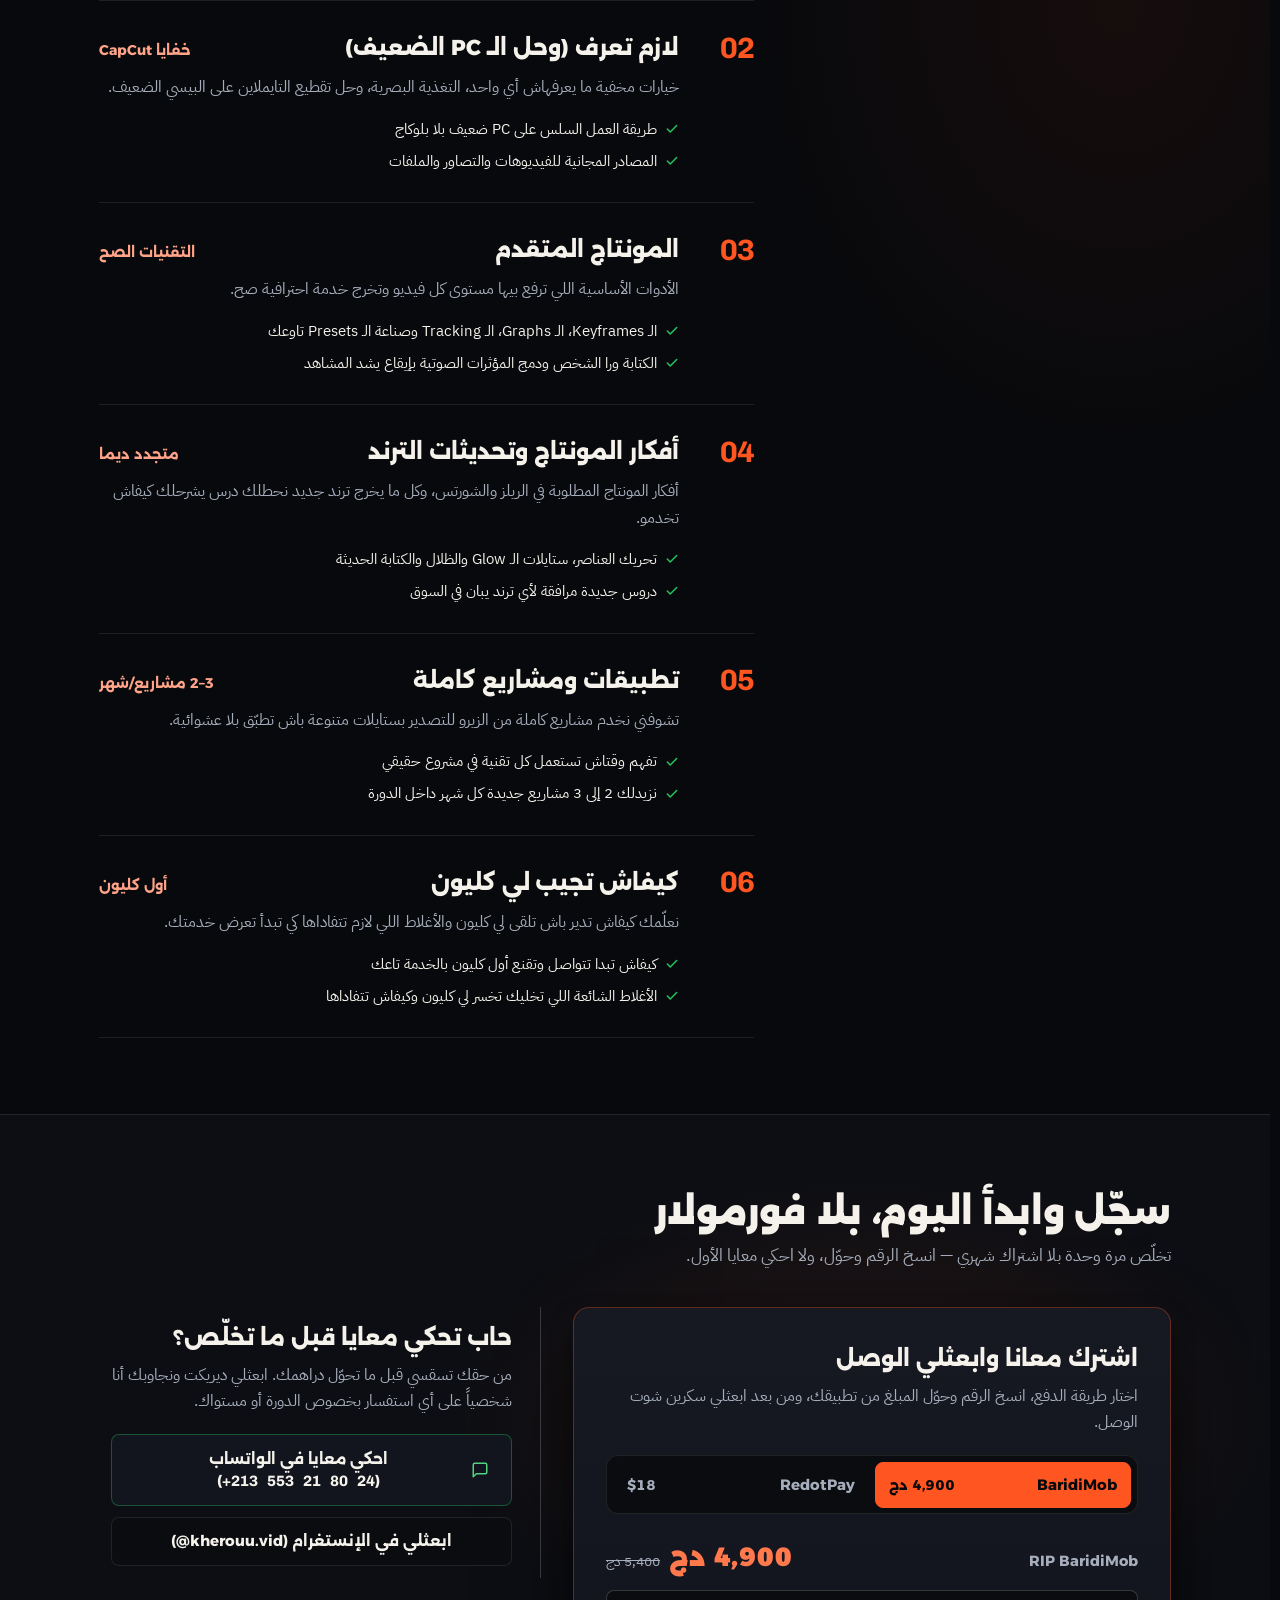
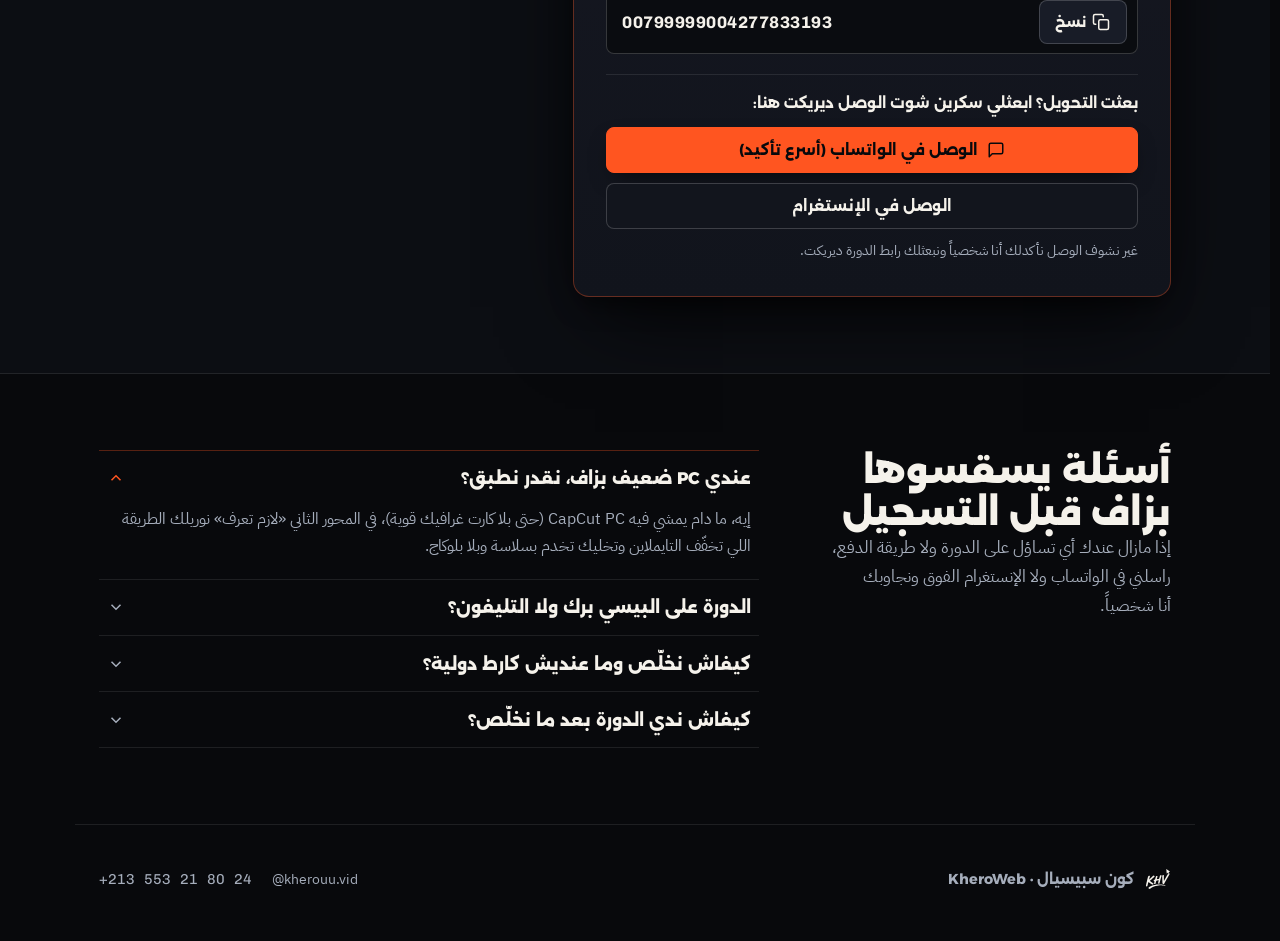
==== commit 1b74fce2: "Redesign KheroWeb: distill layout, typeset Arabic fonts, polish interactions, and open first FAQ by " ====
--- a/index.html
+++ b/index.html
@@ -4,20 +4,21 @@
   <meta charset="UTF-8" />
   <meta name="viewport" content="width=device-width, initial-scale=1.0" />
   <meta name="theme-color" content="#08090C" />
-  <title>دورة CapCut PC مع خيرو · تعلّم المونتاج من الصفر وخدم بيه | كون سبيسيال</title>
-  <meta name="description" content="أنا خيرو: نعلّمك المونتاج على CapCut PC بالدارجة من الصفر حتى تولي تجيب لي كليون وتخدم معايا، حتى إذا عندك PC ضعيف. مع الپاك كامل (أكثر من 500 مؤثر صوتي وتحديث شهري)." />
+  <title>دورة CapCut PC مع خيرو · تعلّم المونتاج من الصفر واخدم بيه | كون سبيسيال</title>
+  <meta name="description" content="أنا خيرو: نعلّمك المونتاج على CapCut PC بالدارجة من الصفر حتى تعرف كيفاش تلقى لي كليون، حتى إذا عندك PC ضعيف — مع تحديثات شهرية." />
 
   <meta property="og:type" content="website" />
-  <meta property="og:title" content="دورة CapCut PC مع خيرو · من الصفر لمصدر رزق | كون سبيسيال" />
-  <meta property="og:description" content="6 محاور تطبيقية بالدارجة + حل للـ PC الضعيف + الپاك (أكثر من 500 SFX و2 إلى 3 مشاريع كل شهر) + فرصة تخدم معايا ديريكت. BaridiMob 4,900 دج أو RedotPay (18 دولار)." />
+  <meta property="og:title" content="دورة CapCut PC مع خيرو · تعلّم المونتاج من الصفر | كون سبيسيال" />
+  <meta property="og:description" content="6 محاور تطبيقية بالدارجة + حل للـ PC الضعيف + 2 إلى 3 مشاريع جديدة كل شهر + كيفاش تلقى لي كليون. BaridiMob 4,900 دج ولا RedotPay (18 دولار)." />
   <meta property="og:image" content="https://pub-240013b9cf1044f287ec269bc4ff790b.r2.dev/og-cover-v2.jpg" />
   <meta property="og:locale" content="ar_DZ" />
   <meta name="twitter:card" content="summary_large_image" />
   <meta name="twitter:image" content="https://pub-240013b9cf1044f287ec269bc4ff790b.r2.dev/og-cover-v2.jpg" />
 
-  <link rel="icon" type="image/svg+xml" href="/assets/khv-logo-full.svg" />
+  <link rel="icon" type="image/svg+xml" href="/assets/favicon.svg" />
   <link rel="preconnect" href="https://pub-240013b9cf1044f287ec269bc4ff790b.r2.dev" />
   <link rel="preload" href="/assets/fonts/alexandria-arabic-0.woff2" as="font" type="font/woff2" crossorigin />
+  <link rel="preload" href="/assets/fonts/ibm-plex-sans-arabic-400-arabic.woff2" as="font" type="font/woff2" crossorigin />
   <link rel="preload" as="image" href="/assets/vsl-poster.jpg" fetchpriority="high" />
   <link rel="stylesheet" href="/styles.css" />
   <script type="application/ld+json">
@@ -25,7 +26,7 @@
     "@context": "https://schema.org",
     "@type": "Course",
     "name": "دورة CapCut PC مع خيرو",
-    "description": "دورة تطبيقية بالدارجة الجزائرية لتعلم المونتاج على CapCut PC من الصفر حتى جلب لي كليون والعمل، مع حل للـ PC الضعيف والپاك (أكثر من 500 SFX وتحديث شهري).",
+    "description": "دورة تطبيقية بالدارجة الجزائرية لتعلم المونتاج على CapCut PC من الصفر حتى تعرف كيفاش تلقى لي كليون، مع حل للـ PC الضعيف وتحديثات شهرية.",
     "inLanguage": "ar-DZ",
     "provider": {
       "@type": "Person",
@@ -51,873 +52,433 @@
 </head>
 <body>
 
-  <div id="page-root">
-
-    <!-- Section 1: Sticky Topbar -->
-    <header class="topbar">
-      <div class="topbar__inner container">
-        <a href="#hero" class="brand" aria-label="KheroWeb الصفحة الرئيسية">
-          <img src="/assets/khv-logo.svg" alt="" width="36" height="30" class="brand__svg" decoding="async" />
-          <span class="brand__sep" aria-hidden="true"></span>
-          <span class="brand__tag">كون سبيسيال</span>
-        </a>
-
-        <nav class="nav" aria-label="أقسام الصفحة">
-          <a href="#why" class="nav__link">المميزات</a>
-          <a href="#curriculum" class="nav__link">البرنامج</a>
-          <a href="#pack" class="nav__link">الپاك</a>
-          <a href="#faq" class="nav__link">الأسئلة</a>
-        </nav>
-
-        <div class="topbar__actions">
-          <span class="topbar__price tabular">4,900 دج</span>
-          <button type="button" class="btn btn--primary btn--compact" data-open-sheet="pay" data-track-source="header">خلّص ديريكت</button>
+  <header class="topbar">
+    <div class="topbar__inner container">
+      <a href="#hero" class="brand" aria-label="KheroWeb الصفحة الرئيسية">
+        <img src="/assets/khv-logo.svg" alt="" width="34" height="28" class="brand__svg" decoding="async" />
+        <span class="brand__sep" aria-hidden="true"></span>
+        <span class="brand__tag">كون سبيسيال</span>
+      </a>
+
+      <nav class="nav" aria-label="أقسام الصفحة">
+        <a href="#why" class="nav__link">علاش الدورة</a>
+        <a href="#curriculum" class="nav__link">البرنامج</a>
+        <a href="#faq" class="nav__link">الأسئلة</a>
+      </nav>
+
+      <a href="#enroll" class="btn btn--secondary btn--compact" data-track-jump="PayJump" data-track-source="header"><span>سجّل الآن</span></a>
+    </div>
+    <div class="cinema-playhead" aria-hidden="true"></div>
+  </header>
+
+  <main>
+
+    <!-- Band 1: Centered Cinema Premiere Hero -->
+    <section id="hero" class="hero" aria-labelledby="hero-title">
+      <div class="container">
+        <div class="hero__intro">
+          <h1 id="hero-title" class="hero__title">تعلّم <span dir="ltr" class="nowrap hero__accent">CapCut PC</span> <span class="nowrap">من الصفر</span> واخدم بيه</h1>
+          <p class="hero__lead">
+            أنا خيرو: نعلّمك المونتاج خطوة بخطوة بالدارجة حتى تعرف كيفاش تلقى لي كليون — حتى إذا عندك <span dir="ltr" class="nowrap">PC</span> ضعيف، مع تحديثات ومشاريع جديدة كل شهر.
+          </p>
+
+          <div class="hero__offer">
+            <div class="hero__prices tabular" aria-label="سعر الدورة">
+              <span class="hero__price-item">
+                <strong class="hero__price-now">4,900 دج</strong>
+                <span class="hero__price-old">5,400 دج</span>
+              </span>
+              <span class="hero__sep" aria-hidden="true">/</span>
+              <span class="hero__price-item" dir="ltr">
+                <strong class="hero__price-now">$18</strong>
+                <span class="hero__price-old">$20</span>
+              </span>
+              <span class="hero__price-once">تخلّص مرة وحدة</span>
+            </div>
+
+            <div class="hero__actions">
+              <a href="#enroll" class="btn btn--primary" data-track-jump="PayJump" data-track-source="hero">
+                <span>اشترك معانا</span>
+                <svg class="btn__icon" viewBox="0 0 24 24" fill="none" stroke="currentColor" stroke-width="2" stroke-linecap="round" stroke-linejoin="round" aria-hidden="true">
+                  <path d="M19 12H5" />
+                  <path d="m12 19-7-7 7-7" />
+                </svg>
+              </a>
+              <a href="#talk" class="btn btn--secondary" data-track-jump="TalkJump" data-track-source="hero">
+                <svg class="btn__icon" viewBox="0 0 24 24" fill="none" stroke="currentColor" stroke-width="2" stroke-linecap="round" stroke-linejoin="round" aria-hidden="true">
+                  <path d="M21 15a2 2 0 0 1-2 2H7l-4 4V5a2 2 0 0 1 2-2h14a2 2 0 0 1 2 2z" />
+                </svg>
+                <span>احكي معايا</span>
+              </a>
+            </div>
+          </div>
+        </div>
+
+        <div id="vsl-frame" class="vsl-frame">
+          <div class="vsl-frame__viewport">
+            <video id="vsl-video" class="vsl-video" src="https://pub-240013b9cf1044f287ec269bc4ff790b.r2.dev/capcut-formation.mp4" poster="/assets/vsl-poster.jpg" preload="none" playsinline></video>
+
+            <button id="vsl-overlay" type="button" class="vsl-overlay" aria-label="شغّل فيديو الشرح الكامل">
+              <span class="vsl-overlay__pill">
+                <span class="vsl-overlay__dot" aria-hidden="true">
+                  <svg viewBox="0 0 24 24" fill="currentColor">
+                    <path d="M7 5l13 7-13 7V5z" />
+                  </svg>
+                </span>
+                <span>شوف الشرح الكامل (<span class="mono" dir="ltr">02:55</span>)</span>
+              </span>
+              <span class="vsl-overlay__hint">بالدارجة: تفهم كلش قبل ما تقرّر</span>
+            </button>
+
+            <div id="vsl-flash" class="vsl-flash" aria-hidden="true">
+              <svg data-flash-icon="play" viewBox="0 0 24 24" fill="currentColor">
+                <path d="M7 5l13 7-13 7V5z" />
+              </svg>
+              <svg data-flash-icon="pause" viewBox="0 0 24 24" fill="currentColor" hidden>
+                <path d="M6 4h4v16H6zM14 4h4v16h-4z" />
+              </svg>
+            </div>
+
+            <div id="vsl-loader" class="vsl-loader" role="status" aria-live="polite" hidden>
+              <span class="vsl-loader__spin" aria-hidden="true"></span>
+              <span class="sr-only">جاري تحميل الفيديو...</span>
+            </div>
+
+            <div id="vsl-error" class="vsl-error" role="alert" hidden>
+              تعذّر تحميل الفيديو — تأكد من الأنترنت ولا عاود اضغط للتشغيل.
+            </div>
+          </div>
+
+          <div class="vsl-controls" dir="ltr">
+            <button id="vsl-play-btn" type="button" class="vsl-ctrl-btn" aria-label="شغّل الفيديو">
+              <svg data-icon="play" class="btn__icon" viewBox="0 0 24 24" fill="currentColor" aria-hidden="true">
+                <path d="M6 4l15 8-15 8V4z" />
+              </svg>
+              <svg data-icon="pause" class="btn__icon" viewBox="0 0 24 24" fill="currentColor" hidden aria-hidden="true">
+                <path d="M6 4h4v16H6zM14 4h4v16h-4z" />
+              </svg>
+            </button>
+
+            <div id="vsl-scrub" class="vsl-scrub" role="slider" aria-label="شريط تقدم الفيديو" aria-valuemin="0" aria-valuemax="100" aria-valuenow="0" aria-valuetext="00:00 / 02:55" tabindex="0">
+              <span id="vsl-scrub-tip" class="vsl-scrub__tip mono" aria-hidden="true">00:00</span>
+              <div class="vsl-scrub__track">
+                <div id="vsl-scrub-fill" class="vsl-scrub__fill">
+                  <span class="vsl-scrub__thumb" aria-hidden="true"></span>
+                </div>
+              </div>
+            </div>
+
+            <span id="vsl-time" class="vsl-time mono">00:00 / 02:55</span>
+
+            <button id="vsl-speed-btn" type="button" class="vsl-ctrl-btn vsl-ctrl-btn--speed mono" aria-label="تبديل سرعة الفيديو: 1x">1x</button>
+
+            <button id="vsl-mute-btn" type="button" class="vsl-ctrl-btn" aria-label="كتم الصوت">
+              <svg data-icon="vol-on" class="btn__icon" viewBox="0 0 24 24" fill="none" stroke="currentColor" stroke-width="2" stroke-linecap="round" stroke-linejoin="round" aria-hidden="true">
+                <polygon points="11 5 6 9 2 9 2 15 6 15 11 19 11 5" />
+                <path d="M15.54 8.46a5 5 0 0 1 0 7.07" />
+                <path d="M19.07 4.93a10 10 0 0 1 0 14.14" />
+              </svg>
+              <svg data-icon="vol-off" class="btn__icon" viewBox="0 0 24 24" fill="none" stroke="currentColor" stroke-width="2" stroke-linecap="round" stroke-linejoin="round" hidden aria-hidden="true">
+                <polygon points="11 5 6 9 2 9 2 15 6 15 11 19 11 5" />
+                <line x1="23" y1="9" x2="17" y2="15" />
+                <line x1="17" y1="9" x2="23" y2="15" />
+              </svg>
+            </button>
+
+            <button id="vsl-fs-btn" type="button" class="vsl-ctrl-btn" aria-label="ملء الشاشة">
+              <svg class="btn__icon" viewBox="0 0 24 24" fill="none" stroke="currentColor" stroke-width="2" stroke-linecap="round" stroke-linejoin="round" aria-hidden="true">
+                <polyline points="15 3 21 3 21 9" />
+                <polyline points="9 21 3 21 3 15" />
+                <line x1="21" y1="3" x2="14" y2="10" />
+                <line x1="3" y1="21" x2="10" y2="14" />
+              </svg>
+            </button>
+          </div>
         </div>
       </div>
-    </header>
-
-    <main class="cinema-main">
-
-      <!-- Section 2: Asymmetric Split Cinema Hero + Unboxed Base Pillars -->
-      <section id="hero" class="hero-band" aria-labelledby="hero-title">
-        <div class="container">
-          <div class="hero__grid">
-
-            <!-- RTL Start Column: Hook, Unboxed Price Anchor, Dual Actions -->
-            <div class="hero__content">
-              <h1 id="hero-title" class="hero__title">تعلّم CapCut PC من الصفر وخدم بيه</h1>
-              <p class="hero__lead">
-                أنا خيرو: نعلّمك المونتاج خطوة بخطوة بالدارجة حتى تولي تخرج خدمة احترافية وتجيب أول لي كليون، <strong>حتى إذا عندك PC ضعيف</strong>، ومعاها <strong>الپاك كامل (<span dir="ltr">+500 SFX</span> وتحديث شهري)</strong>.
-              </p>
-
-              <div class="hero-prices" role="group" aria-label="سعر الدورة">
-                <div class="hero-price">
-                  <span class="hero-price__method">BaridiMob</span>
-                  <div class="hero-price__nums tabular">
-                    <strong class="hero-price__now">4,900 دج</strong>
-                    <span class="hero-price__old">5,400 دج</span>
-                  </div>
-                </div>
-                <span class="hero-prices__sep" aria-hidden="true"></span>
-                <div class="hero-price">
-                  <span class="hero-price__method">RedotPay</span>
-                  <div class="hero-price__nums tabular">
-                    <strong class="hero-price__now" dir="ltr">$18</strong>
-                    <span class="hero-price__old" dir="ltr">$20</span>
-                  </div>
-                </div>
-              </div>
-
-              <div class="hero__actions">
-                <button type="button" class="btn btn--primary" data-open-sheet="pay" data-track-source="hero">
-                  <span>خلّص ديريكت</span>
-                  <svg class="btn__icon" viewBox="0 0 24 24" fill="none" stroke="currentColor" stroke-width="2" stroke-linecap="round" stroke-linejoin="round" aria-hidden="true">
-                    <path d="M19 12H5" />
-                    <path d="m12 19-7-7 7-7" />
+    </section>
+
+    <!-- Band 2: 3 Bold Architectural Objection Columns -->
+    <section id="why" class="band band--alt" aria-labelledby="why-title">
+      <div class="container">
+        <div class="section__head">
+          <h2 id="why-title" class="section__title">علاش الدورة هادي توالمك؟</h2>
+          <p class="section__sub">الأجوبة على أكثر ثلاث نقاط يخافو منهم اللي حابين يبداو المونتاج:</p>
+        </div>
+
+        <div class="objections">
+          <article class="objections__cell">
+            <h3 class="objections__title"><span dir="ltr" class="nowrap">PC</span> ضعيف؟</h3>
+            <p class="objections__body">ما تحتاجش بيسي غالي باش تبدأ. في المحور الثاني نوريلك الإعدادات والطريقة اللي تخلي <span dir="ltr" class="nowrap">CapCut PC</span> يمشي بسلاسة وبلا بلوكاج في التايملاين.</p>
+          </article>
+
+          <article class="objections__cell">
+            <h3 class="objections__title">مبتدئ من الصفر؟</h3>
+            <p class="objections__body">حتى إذا جامي فتحت البرنامج من قبل، نمشو خطوة بخطوة بالدارجة من الأساسيات حتى الماسك، الحركة، الـ <span dir="ltr">Glow</span> وإيقاع الريلز.</p>
+          </article>
+
+          <article class="objections__cell">
+            <h3 class="objections__title">كيفاش تلقى لي كليون؟</h3>
+            <p class="objections__body">في المحور الأخير نعلّمك كيفاش تدير باش تلقى لي كليون وتتفادى الأغلاط الشائعة كي تبدأ — خطوات بسيطة وعملية تطبّقها وحدك.</p>
+          </article>
+        </div>
+      </div>
+    </section>
+
+    <!-- Band 3: Monumental 6-Module Curriculum Ledger -->
+    <section id="curriculum" class="band" aria-labelledby="curriculum-title">
+      <div class="container">
+        <div class="ledger-layout">
+          <div class="ledger-aside">
+            <h2 id="curriculum-title" class="section__title">برنامج الدورة: 6 محاور منظّمة</h2>
+            <p class="section__sub">كل المحاور مفتوحة قدّامك من الأساسيات حتى تجيب أول كليون — الدروس مسجلة وتطبق بالراحة في وقتك.</p>
+          </div>
+
+          <ol class="module-ledger">
+            <li class="module-row">
+              <span class="module-row__num mono" dir="ltr">01</span>
+              <div class="module-row__content">
+                <div class="module-row__head">
+                  <h3 class="module-row__title">أساسيات المونتاج</h3>
+                  <span class="module-row__meta">من الصفر</span>
+                </div>
+                <p class="module-row__desc">حتى إذا جامي خدمت بـ <span dir="ltr" class="nowrap">CapCut PC</span> تتعلّم البيزيك كاملين، وحتى إذا بديت ديجا تكتشف عفايس تختصرلك بزاف وقت.</p>
+                <ul class="module-row__list">
+                  <li>واجهة <span dir="ltr">CapCut PC</span> وأفضل الإعدادات والاختصارات</li>
+                  <li>السرعة، النصوص، الماسك، وتصحيح الألوان بنظام وبلا تعب</li>
+                </ul>
+              </div>
+            </li>
+
+            <li class="module-row">
+              <span class="module-row__num mono" dir="ltr">02</span>
+              <div class="module-row__content">
+                <div class="module-row__head">
+                  <h3 class="module-row__title">لازم تعرف (وحل الـ <span dir="ltr" class="nowrap">PC</span> الضعيف)</h3>
+                  <span class="module-row__meta">خفايا <span dir="ltr">CapCut</span></span>
+                </div>
+                <p class="module-row__desc">خيارات مخفية ما يعرفهاش أي واحد، التغذية البصرية، وحل تقطيع التايملاين على البيسي الضعيف.</p>
+                <ul class="module-row__list">
+                  <li>طريقة العمل السلس على <span dir="ltr">PC</span> ضعيف بلا بلوكاج</li>
+                  <li>المصادر المجانية للفيديوهات والتصاور والملفات</li>
+                </ul>
+              </div>
+            </li>
+
+            <li class="module-row">
+              <span class="module-row__num mono" dir="ltr">03</span>
+              <div class="module-row__content">
+                <div class="module-row__head">
+                  <h3 class="module-row__title">المونتاج المتقدم</h3>
+                  <span class="module-row__meta">التقنيات الصح</span>
+                </div>
+                <p class="module-row__desc">الأدوات الأساسية اللي ترفع بيها مستوى كل فيديو وتخرج خدمة احترافية صح.</p>
+                <ul class="module-row__list">
+                  <li>الـ <span dir="ltr">Keyframes</span>، الـ <span dir="ltr">Graphs</span>، الـ <span dir="ltr">Tracking</span> وصناعة الـ <span dir="ltr">Presets</span> تاوعك</li>
+                  <li>الكتابة ورا الشخص ودمج المؤثرات الصوتية بإيقاع يشد المشاهد</li>
+                </ul>
+              </div>
+            </li>
+
+            <li class="module-row">
+              <span class="module-row__num mono" dir="ltr">04</span>
+              <div class="module-row__content">
+                <div class="module-row__head">
+                  <h3 class="module-row__title">أفكار المونتاج وتحديثات الترند</h3>
+                  <span class="module-row__meta">متجدد ديما</span>
+                </div>
+                <p class="module-row__desc">أفكار المونتاج المطلوبة في الريلز والشورتس، وكل ما يخرج ترند جديد نحطلك درس يشرحلك كيفاش تخدمو.</p>
+                <ul class="module-row__list">
+                  <li>تحريك العناصر، ستايلات الـ <span dir="ltr">Glow</span> والظلال والكتابة الحديثة</li>
+                  <li>دروس جديدة مرافقة لأي ترند يبان في السوق</li>
+                </ul>
+              </div>
+            </li>
+
+            <li class="module-row">
+              <span class="module-row__num mono" dir="ltr">05</span>
+              <div class="module-row__content">
+                <div class="module-row__head">
+                  <h3 class="module-row__title">تطبيقات ومشاريع كاملة</h3>
+                  <span class="module-row__meta"><span dir="ltr">2–3</span> مشاريع/شهر</span>
+                </div>
+                <p class="module-row__desc">تشوفني نخدم مشاريع كاملة من الزيرو للتصدير بستايلات متنوعة باش تطبّق بلا عشوائية.</p>
+                <ul class="module-row__list">
+                  <li>تفهم وقتاش تستعمل كل تقنية في مشروع حقيقي</li>
+                  <li>نزيدلك <span dir="ltr">2</span> إلى <span dir="ltr">3</span> مشاريع جديدة كل شهر داخل الدورة</li>
+                </ul>
+              </div>
+            </li>
+
+            <li class="module-row">
+              <span class="module-row__num mono" dir="ltr">06</span>
+              <div class="module-row__content">
+                <div class="module-row__head">
+                  <h3 class="module-row__title">كيفاش تجيب لي كليون</h3>
+                  <span class="module-row__meta">أول كليون</span>
+                </div>
+                <p class="module-row__desc">نعلّمك كيفاش تدير باش تلقى لي كليون والأغلاط اللي لازم تتفاداها كي تبدأ تعرض خدمتك.</p>
+                <ul class="module-row__list">
+                  <li>كيفاش تبدا تتواصل وتقنع أول كليون بالخدمة تاعك</li>
+                  <li>الأغلاط الشائعة اللي تخليك تخسر لي كليون وكيفاش تتفاداها</li>
+                </ul>
+              </div>
+            </li>
+          </ol>
+        </div>
+      </div>
+    </section>
+
+    <!-- Band 4: Single Authoritative Zero-Form Enrollment Deck -->
+    <section id="enroll" class="band band--alt" aria-labelledby="enroll-title">
+      <div class="container">
+        <div class="section__head">
+          <h2 id="enroll-title" class="section__title">سجّل وابدأ اليوم، بلا فورمولار</h2>
+          <p class="section__sub">تخلّص مرة وحدة بلا اشتراك شهري — انسخ الرقم وحوّل، ولا احكي معايا الأول.</p>
+        </div>
+
+        <div class="enroll-deck">
+          <!-- Pay Door -->
+          <div class="enroll-pay">
+            <div>
+              <h3 class="bay-heading">اشترك معانا وابعثلي الوصل</h3>
+              <p class="bay-copy">اختار طريقة الدفع، انسخ الرقم وحوّل المبلغ من تطبيقك، ومن بعد ابعثلي سكرين شوت الوصل.</p>
+            </div>
+
+            <div class="method-tabs" role="tablist" aria-label="طرق الدفع">
+              <button id="inline-tab-baridimob" type="button" class="method-tab is-active" data-pay-tab="baridimob" role="tab" aria-selected="true" aria-controls="inline-pay-panel" tabindex="0">
+                <span>BaridiMob</span>
+                <span class="method-tab__price tabular">4,900 دج</span>
+              </button>
+              <button id="inline-tab-redotpay" type="button" class="method-tab" data-pay-tab="redotpay" role="tab" aria-selected="false" aria-controls="inline-pay-panel" tabindex="-1">
+                <span>RedotPay</span>
+                <span class="method-tab__price tabular" dir="ltr">$18</span>
+              </button>
+            </div>
+
+            <div id="inline-pay-panel" class="transfer-block" role="tabpanel" aria-labelledby="inline-tab-baridimob">
+              <div class="transfer-block__top">
+                <span class="transfer-block__label" data-pay-label>RIP BaridiMob</span>
+                <div class="transfer-block__amount tabular">
+                  <strong class="transfer-block__now" data-pay-now>4,900 دج</strong>
+                  <span class="transfer-block__old" data-pay-old>5,400 دج</span>
+                </div>
+              </div>
+
+              <div class="copy-row" dir="ltr">
+                <code class="copy-row__code mono" data-pay-value role="button" tabindex="0" aria-label="نسخ رقم الحساب للدفع">00799999004277833193</code>
+                <button type="button" class="copy-btn" data-copy-trigger dir="rtl">
+                  <svg data-copy-icon="copy" class="btn__icon" viewBox="0 0 24 24" fill="none" stroke="currentColor" stroke-width="2" stroke-linecap="round" stroke-linejoin="round" aria-hidden="true">
+                    <rect x="9" y="9" width="13" height="13" rx="2" ry="2" />
+                    <path d="M5 15H4a2 2 0 0 1-2-2V4a2 2 0 0 1 2-2h9a2 2 0 0 1 2 2v1" />
                   </svg>
+                  <svg data-copy-icon="check" class="btn__icon" viewBox="0 0 24 24" fill="none" stroke="currentColor" stroke-width="2.4" stroke-linecap="round" stroke-linejoin="round" hidden aria-hidden="true">
+                    <polyline points="20 6 9 17 4 12" />
+                  </svg>
+                  <span data-copy-label>نسخ</span>
                 </button>
-                <button type="button" class="btn btn--secondary" data-open-sheet="chat" data-track-source="hero">
+              </div>
+              <p class="copy-feedback" aria-live="polite" data-copy-status hidden></p>
+            </div>
+
+            <div class="receipt-block">
+              <p class="receipt-block__label">بعثت التحويل؟ ابعثلي سكرين شوت الوصل ديريكت هنا:</p>
+              <div class="receipt-actions">
+                <a href="https://wa.me/213553218024?text=%D8%B3%D9%84%D8%A7%D9%85%20%D8%AE%D9%8A%D8%B1%D9%88%D8%8C%20%D8%AE%D9%84%D9%91%D8%B5%D8%AA%20%D8%AF%D9%88%D8%B1%D8%A9%20CapCut%20PC%20%D8%A8%D9%80%20BaridiMob%20(4%2C900%20%D8%AF%D8%AC)%20%D9%88%D9%87%D8%A7%D9%87%D9%88%20%D9%88%D8%B5%D9%84%20%D8%A7%D9%84%D8%AF%D9%81%D8%B9%3A" target="_blank" rel="noopener noreferrer" class="btn btn--primary" data-pay-wa-link data-track="SendReceiptWhatsApp">
                   <svg class="btn__icon" viewBox="0 0 24 24" fill="none" stroke="currentColor" stroke-width="2" stroke-linecap="round" stroke-linejoin="round" aria-hidden="true">
                     <path d="M21 15a2 2 0 0 1-2 2H7l-4 4V5a2 2 0 0 1 2-2h14a2 2 0 0 1 2 2z" />
                   </svg>
-                  <span>احكي معايا</span>
-                </button>
-              </div>
-
-              <p class="hero__note">بلا فورمولار لا اسم لا نوميرو · انسخ الرقم وحوّل ديريكت ولا سقسيني الأول.</p>
-            </div>
-
-            <!-- RTL End Column: Calibrated 16:9 VSL Player + Chapters -->
-            <div class="hero__media">
-              <div id="vsl-frame" class="vsl-frame">
-                <div class="vsl-frame__viewport">
-                  <video id="vsl-video" class="vsl-video" src="https://pub-240013b9cf1044f287ec269bc4ff790b.r2.dev/capcut-formation.mp4" poster="/assets/vsl-poster.jpg" preload="metadata" playsinline></video>
-                  <button id="vsl-overlay" type="button" class="vsl-overlay" aria-label="شغّل فيديو الشرح الكامل">
-                    <span class="vsl-overlay__btn">
-                      <svg class="btn__icon" viewBox="0 0 24 24" fill="currentColor" aria-hidden="true">
-                        <path d="M6 4l15 8-15 8V4z" />
-                      </svg>
-                      <span>شوف الشرح الكامل (<span class="mono" dir="ltr">02:55</span>)</span>
-                    </span>
-                    <span class="vsl-overlay__hint">بالدارجة: تفهم كلش قبل ما تقرّر</span>
-                  </button>
-                  <div id="vsl-loader" class="vsl-loader" role="status" aria-live="polite" hidden>
-                    <span class="vsl-loader__spin" aria-hidden="true"></span>
-                    <span class="sr-only">جاري تحميل الفيديو...</span>
-                  </div>
-                  <div id="vsl-error" class="vsl-error" role="alert" hidden>
-                    تعذّر تحميل الفيديو — تأكد من الأنترنت ولا عاود اضغط للتشغيل.
-                  </div>
-                </div>
-
-                <div class="vsl-controls">
-                  <button id="vsl-play-btn" type="button" class="vsl-ctrl-btn" aria-label="شغّل الفيديو">
-                    <svg data-icon="play" class="btn__icon" viewBox="0 0 24 24" fill="currentColor" aria-hidden="true">
-                      <path d="M6 4l15 8-15 8V4z" />
-                    </svg>
-                    <svg data-icon="pause" class="btn__icon" viewBox="0 0 24 24" fill="currentColor" hidden aria-hidden="true">
-                      <path d="M6 4h4v16H6zM14 4h4v16h-4z" />
-                    </svg>
-                  </button>
-
-                  <div id="vsl-scrub" class="vsl-scrub" role="slider" aria-label="شريط تقدم الفيديو" aria-valuemin="0" aria-valuemax="100" aria-valuenow="0" aria-valuetext="00:00 / 02:55" tabindex="0">
-                    <div class="vsl-scrub__track">
-                      <div id="vsl-scrub-fill" class="vsl-scrub__fill"></div>
-                    </div>
-                  </div>
-
-                  <span id="vsl-time" class="vsl-time mono">00:00 / 02:55</span>
-
-                  <button id="vsl-speed-btn" type="button" class="vsl-ctrl-btn vsl-ctrl-btn--speed mono" aria-label="تبديل سرعة الفيديو: 1x">1x</button>
-
-                  <button id="vsl-mute-btn" type="button" class="vsl-ctrl-btn" aria-label="كتم الصوت">
-                    <svg data-icon="vol-on" class="btn__icon" viewBox="0 0 24 24" fill="none" stroke="currentColor" stroke-width="2" stroke-linecap="round" stroke-linejoin="round" aria-hidden="true">
-                      <polygon points="11 5 6 9 2 9 2 15 6 15 11 19 11 5" />
-                      <path d="M15.54 8.46a5 5 0 0 1 0 7.07" />
-                      <path d="M19.07 4.93a10 10 0 0 1 0 14.14" />
-                    </svg>
-                    <svg data-icon="vol-off" class="btn__icon" viewBox="0 0 24 24" fill="none" stroke="currentColor" stroke-width="2" stroke-linecap="round" stroke-linejoin="round" hidden aria-hidden="true">
-                      <polygon points="11 5 6 9 2 9 2 15 6 15 11 19 11 5" />
-                      <line x1="23" y1="9" x2="17" y2="15" />
-                      <line x1="17" y1="9" x2="23" y2="15" />
-                    </svg>
-                  </button>
-
-                  <button id="vsl-fs-btn" type="button" class="vsl-ctrl-btn" aria-label="ملء الشاشة">
-                    <svg class="btn__icon" viewBox="0 0 24 24" fill="none" stroke="currentColor" stroke-width="2" stroke-linecap="round" stroke-linejoin="round" aria-hidden="true">
-                      <polyline points="15 3 21 3 21 9" />
-                      <polyline points="9 21 3 21 3 15" />
-                      <line x1="21" y1="3" x2="14" y2="10" />
-                      <line x1="3" y1="21" x2="10" y2="14" />
-                    </svg>
-                  </button>
-                </div>
-              </div>
-
-              <div class="vsl-chapters" role="group" aria-label="أجزاء الفيديو السريعة">
-                <button type="button" class="chapter-chip is-active" data-seek="0" aria-pressed="true">
-                  <span class="chapter-chip__time mono" dir="ltr">00:00</span>
-                  <span>البداية والهدف</span>
-                </button>
-                <button type="button" class="chapter-chip" data-seek="34" aria-pressed="false">
-                  <span class="chapter-chip__time mono" dir="ltr">00:34</span>
-                  <span>خفايا و PC ضعيف</span>
-                </button>
-                <button type="button" class="chapter-chip" data-seek="84" aria-pressed="false">
-                  <span class="chapter-chip__time mono" dir="ltr">01:24</span>
-                  <span>تطبيقات ولي كليون</span>
-                </button>
-                <button type="button" class="chapter-chip" data-seek="133" aria-pressed="false">
-                  <span class="chapter-chip__time mono" dir="ltr">02:13</span>
-                  <span>الپاك والخدمة معايا</span>
-                </button>
-              </div>
-            </div>
-
-          </div>
-
-          <!-- Unboxed Base Strip -->
-          <div class="hero-pillars" role="list" aria-label="أهم ما في الدورة">
-            <div class="pillar" role="listitem">
-              <strong class="pillar__title">6 محاور بالدارجة</strong>
-              <span class="pillar__desc">من الصفر للمونتاج المتقدم</span>
-            </div>
-            <div class="pillar" role="listitem">
-              <strong class="pillar__title">حل للـ PC الضعيف</strong>
-              <span class="pillar__desc">مونتاج سلس بلا بلوكاج</span>
-            </div>
-            <div class="pillar" role="listitem">
-              <strong class="pillar__title">الپاك <span dir="ltr">+500 SFX</span></strong>
-              <span class="pillar__desc">وخام وخطوط وتحديث شهري</span>
-            </div>
-            <div class="pillar" role="listitem">
-              <strong class="pillar__title">خدمة معايا ديريكت</strong>
-              <span class="pillar__desc">نبعث لي كليون للمتفوقين</span>
-            </div>
-          </div>
-        </div>
-      </section>
-
-      <!-- Section 3: Why This Course + Unified Before/After Split -->
-      <section id="why" class="band band--alt" aria-labelledby="why-title">
-        <div class="container">
-          <div class="section__head">
-            <h2 id="why-title" class="section__title">علاش الدورة هادي تبدّلك مستواك صح؟</h2>
-            <p class="section__sub">ماشي هدرة برك: جرّب تحت كيفاش نحلّو مشكل الـ PC الضعيف وواش تولي تخرج في الريلز.</p>
-          </div>
-
-          <!-- Interactive Demo A: CapCut Craft & Weak-PC Proxy Lab -->
-          <div class="craft-lab">
-            <div class="craft-lab__controls">
-              <h3 class="craft-lab__heading">معاينة تفاعلية لتقنيات الدورة</h3>
-              <div class="craft-lab__tabs" role="tablist" aria-label="معاينة تقنيات المونتاج">
-                <button id="lab-tab-proxy" type="button" class="craft-tab is-active" data-lab-tab="proxy" role="tab" aria-selected="true" aria-controls="lab-stage" tabindex="0">حل الـ PC الضعيف (Proxy)</button>
-                <button id="lab-tab-mask" type="button" class="craft-tab" data-lab-tab="mask" role="tab" aria-selected="false" aria-controls="lab-stage" tabindex="-1">نص ورا الشخص (Mask)</button>
-                <button id="lab-tab-glow" type="button" class="craft-tab" data-lab-tab="glow" role="tab" aria-selected="false" aria-controls="lab-stage" tabindex="-1">Glow وإيقاع الريلز</button>
-              </div>
-              <p id="lab-desc" class="craft-lab__desc">
-                في المحور الثاني نوريلك الأوپسيون اللي تخلّيك تدير مونتاج سلس في CapCut PC حتى إذا البيسي تاعك ضعيف بزاف وبلا بلوكاج.
-              </p>
-              <div class="craft-lab__actions">
-                <button id="lab-proxy-toggle" type="button" class="btn btn--secondary btn--compact" data-proxy-toggle aria-pressed="true">إعدادات المحور 02: مفعّلة</button>
-                <button id="lab-jump-mod" type="button" class="btn btn--ghost btn--compact" data-jump-mod="1">شوف التفاصيل في المحور 02 ←</button>
-              </div>
-            </div>
-
-            <div id="lab-stage" class="craft-stage" role="tabpanel" aria-labelledby="lab-tab-proxy">
-              <div class="craft-stage__top" dir="ltr">
-                <span id="lab-mode-code" class="mono">MOD_02 · PROXY_FIX</span>
-                <span id="lab-status-pill" class="craft-stage__pill mono is-ok">60 FPS · SMOOTH</span>
-              </div>
-
-              <div id="lab-screen" class="craft-stage__screen" data-lab-mode="proxy" data-proxy-state="on">
-                <div class="craft-stage__visual">
-                  <span class="craft-stage__layer mono" dir="ltr" aria-hidden="true">CAPCUT PC · LIVE STAGE</span>
-                  <strong id="lab-screen-title" class="craft-stage__title">مونتاج سلس على PC ضعيف</strong>
-                  <span id="lab-screen-sub" class="craft-stage__sub">بلا بلوكاج في التايملاين · معاينة تفاعلية</span>
-                </div>
-
-                <div class="craft-timeline" dir="ltr" aria-hidden="true">
-                  <div class="craft-track">
-                    <span class="craft-track__lbl mono">V2 FX</span>
-                    <div class="craft-track__lane">
-                      <span class="craft-clip craft-clip--accent" style="width: 34%"></span>
-                      <span class="craft-clip" style="width: 28%"></span>
-                    </div>
-                  </div>
-                  <div class="craft-track">
-                    <span class="craft-track__lbl mono">V1 RAW</span>
-                    <div class="craft-track__lane">
-                      <span class="craft-clip" style="width: 58%"></span>
-                      <span class="craft-clip craft-clip--ok" style="width: 32%"></span>
-                    </div>
-                  </div>
-                  <div class="craft-track">
-                    <span class="craft-track__lbl mono">SFX</span>
-                    <div class="craft-track__lane">
-                      <span class="craft-clip craft-clip--ok" style="width: 22%"></span>
-                      <span class="craft-clip craft-clip--accent" style="width: 26%"></span>
-                    </div>
-                  </div>
-                  <span class="craft-playhead"></span>
-                </div>
-              </div>
-            </div>
-          </div>
-
-          <div class="compare-split" role="region" aria-label="الفرق بين التعلم العشوائي والدورة">
-            <div class="compare-pane compare-pane--muted">
-              <h3 class="compare-pane__title">تتعلّم عشوائي وحدك في يوتيوب</h3>
-              <ul class="compare-list">
-                <li>
-                  <svg class="compare-list__icon" viewBox="0 0 24 24" fill="none" stroke="currentColor" stroke-width="2" stroke-linecap="round" stroke-linejoin="round" aria-hidden="true">
-                    <line x1="18" y1="6" x2="6" y2="18" />
-                    <line x1="6" y1="6" x2="18" y2="18" />
-                  </svg>
-                  <span>تضيّع شهور تتنقل بين دروس ناقصة بلا ترتيب</span>
-                </li>
-                <li>
-                  <svg class="compare-list__icon" viewBox="0 0 24 24" fill="none" stroke="currentColor" stroke-width="2" stroke-linecap="round" stroke-linejoin="round" aria-hidden="true">
-                    <line x1="18" y1="6" x2="6" y2="18" />
-                    <line x1="6" y1="6" x2="18" y2="18" />
-                  </svg>
-                  <span>CapCut يتبلوكا في الـ PC الضعيف وما تعرفش الحل</span>
-                </li>
-                <li>
-                  <svg class="compare-list__icon" viewBox="0 0 24 24" fill="none" stroke="currentColor" stroke-width="2" stroke-linecap="round" stroke-linejoin="round" aria-hidden="true">
-                    <line x1="18" y1="6" x2="6" y2="18" />
-                    <line x1="6" y1="6" x2="18" y2="18" />
-                  </svg>
-                  <span>تبقى تفتش وحدك على الـ SFX والخطوط والفيديوهات</span>
-                </li>
-                <li>
-                  <svg class="compare-list__icon" viewBox="0 0 24 24" fill="none" stroke="currentColor" stroke-width="2" stroke-linecap="round" stroke-linejoin="round" aria-hidden="true">
-                    <line x1="18" y1="6" x2="6" y2="18" />
-                    <line x1="6" y1="6" x2="18" y2="18" />
-                  </svg>
-                  <span>تتعلّم أدوات بصح ما تعرفش كيفاش تجيب لي كليون</span>
-                </li>
-              </ul>
-            </div>
-
-            <div class="compare-pane compare-pane--course">
-              <h3 class="compare-pane__title">معايا في دورة CapCut PC المنظّمة</h3>
-              <ul class="compare-list">
-                <li>
-                  <svg class="compare-list__icon compare-list__icon--ok" viewBox="0 0 24 24" fill="none" stroke="currentColor" stroke-width="2" stroke-linecap="round" stroke-linejoin="round" aria-hidden="true">
-                    <polyline points="20 6 9 17 4 12" />
-                  </svg>
-                  <span>6 محاور مرتبة بالدارجة من الزيرو للمشاريع الكاملة</span>
-                </li>
-                <li>
-                  <svg class="compare-list__icon compare-list__icon--ok" viewBox="0 0 24 24" fill="none" stroke="currentColor" stroke-width="2" stroke-linecap="round" stroke-linejoin="round" aria-hidden="true">
-                    <polyline points="20 6 9 17 4 12" />
-                  </svg>
-                  <span>طريقة مضمونة باش تخدم حتى على PC ضعيف بلا بلوكاج</span>
-                </li>
-                <li>
-                  <svg class="compare-list__icon compare-list__icon--ok" viewBox="0 0 24 24" fill="none" stroke="currentColor" stroke-width="2" stroke-linecap="round" stroke-linejoin="round" aria-hidden="true">
-                    <polyline points="20 6 9 17 4 12" />
-                  </svg>
-                  <span>الپاك جاهز: <span dir="ltr">~500 SFX + Transitions + Fonts</span> + فيديوهات خام</span>
-                </li>
-                <li>
-                  <svg class="compare-list__icon compare-list__icon--ok" viewBox="0 0 24 24" fill="none" stroke="currentColor" stroke-width="2" stroke-linecap="round" stroke-linejoin="round" aria-hidden="true">
-                    <polyline points="20 6 9 17 4 12" />
-                  </svg>
-                  <span>محور لي كليون + كروب نجاوبك فيه شخصياً + خدمة معايا للمتفوقين</span>
-                </li>
-              </ul>
-            </div>
-          </div>
-        </div>
-      </section>
-
-      <!-- Section 4: 2-Column Sidebar + Single-Stage 6-Module Curriculum -->
-      <section id="curriculum" class="band" aria-labelledby="curriculum-title">
-        <div class="container">
-          <div class="section__head">
-            <h2 id="curriculum-title" class="section__title">برنامج الدورة: 6 محاور منظّمة</h2>
-            <p class="section__sub">اختار أي محور من القائمة باش تشوف واش تتعلّم فيه خطوة بخطوة.</p>
-          </div>
-
-          <div class="curriculum-layout">
-            <div class="mod-tabs" role="tablist" aria-label="محاور الدورة الستة">
-              <button id="mod-tab-0" type="button" class="mod-pill is-active" role="tab" aria-selected="true" aria-controls="mod-inspector" tabindex="0" data-mod-tab="0">
-                <span class="mod-pill__code mono">01</span>
-                <span class="mod-pill__name">أساسيات المونتاج</span>
-              </button>
-              <button id="mod-tab-1" type="button" class="mod-pill" role="tab" aria-selected="false" aria-controls="mod-inspector" tabindex="-1" data-mod-tab="1">
-                <span class="mod-pill__code mono">02</span>
-                <span class="mod-pill__name">لازم تعرف (PC ضعيف)</span>
-              </button>
-              <button id="mod-tab-2" type="button" class="mod-pill" role="tab" aria-selected="false" aria-controls="mod-inspector" tabindex="-1" data-mod-tab="2">
-                <span class="mod-pill__code mono">03</span>
-                <span class="mod-pill__name">المونتاج المتقدم</span>
-              </button>
-              <button id="mod-tab-3" type="button" class="mod-pill" role="tab" aria-selected="false" aria-controls="mod-inspector" tabindex="-1" data-mod-tab="3">
-                <span class="mod-pill__code mono">04</span>
-                <span class="mod-pill__name">أفكار المونتاج</span>
-              </button>
-              <button id="mod-tab-4" type="button" class="mod-pill" role="tab" aria-selected="false" aria-controls="mod-inspector" tabindex="-1" data-mod-tab="4">
-                <span class="mod-pill__code mono">05</span>
-                <span class="mod-pill__name">تطبيقات ومشاريع</span>
-              </button>
-              <button id="mod-tab-5" type="button" class="mod-pill" role="tab" aria-selected="false" aria-controls="mod-inspector" tabindex="-1" data-mod-tab="5">
-                <span class="mod-pill__code mono">06</span>
-                <span class="mod-pill__name">كيفاش تجيب لي كليون</span>
-              </button>
-            </div>
-
-            <div id="mod-inspector" class="inspector-stage" role="tabpanel" aria-labelledby="mod-tab-0">
-              <div class="inspector-stage__bar">
-                <div class="inspector-stage__meta">
-                  <span id="mod-code" class="inspector-stage__code mono" dir="ltr">01 / 06</span>
-                  <span id="mod-tag" class="inspector-stage__tag">من الصفر</span>
-                </div>
-                <div class="inspector-stage__nav">
-                  <button id="mod-prev" type="button" class="btn btn--ghost btn--compact" aria-label="المحور السابق">السابق</button>
-                  <button id="mod-next" type="button" class="btn btn--ghost btn--compact" aria-label="المحور التالي">التالي</button>
-                </div>
-              </div>
-
-              <h3 id="mod-title" class="inspector-stage__title">أساسيات المونتاج</h3>
-
-              <p id="mod-summary" class="inspector-stage__summary">العفسة الأولى اللي تقابلك كي تدخل: حتى إذا جامي خدمت بـ CapCut في البيسي، هنا تتعلم البيزيك كاملين. وحتى إذا بديت ديجا، نوريلك عفايس في الأساسيات ماشي أي واحد يعرفهم.</p>
-
-              <ul id="mod-bullets" class="inspector-stage__points">
-                <li>
-                  <svg class="inspector-stage__check" viewBox="0 0 24 24" fill="none" stroke="currentColor" stroke-width="2" stroke-linecap="round" stroke-linejoin="round" aria-hidden="true"><polyline points="20 6 9 17 4 12" /></svg>
-                  <span>واجهة CapCut PC وأفضل الإعدادات من البداية</span>
-                </li>
-                <li>
-                  <svg class="inspector-stage__check" viewBox="0 0 24 24" fill="none" stroke="currentColor" stroke-width="2" stroke-linecap="round" stroke-linejoin="round" aria-hidden="true"><polyline points="20 6 9 17 4 12" /></svg>
-                  <span>الاختصارات اللي تسرّعلك القص والخدمة</span>
-                </li>
-                <li>
-                  <svg class="inspector-stage__check" viewBox="0 0 24 24" fill="none" stroke="currentColor" stroke-width="2" stroke-linecap="round" stroke-linejoin="round" aria-hidden="true"><polyline points="20 6 9 17 4 12" /></svg>
-                  <span>السرعة، النصوص، الماسك، وتصحيح الألوان</span>
-                </li>
-                <li>
-                  <svg class="inspector-stage__check" viewBox="0 0 24 24" fill="none" stroke="currentColor" stroke-width="2" stroke-linecap="round" stroke-linejoin="round" aria-hidden="true"><polyline points="20 6 9 17 4 12" /></svg>
-                  <span>أساسيات تخليك تخدم بنظام ومن غير تعب</span>
-                </li>
-              </ul>
-            </div>
-          </div>
-        </div>
-      </section>
-
-      <!-- Section 5: Tactile Visual الپاك Bento (Single Flat Inset Per Card) -->
-      <section id="pack" class="band band--alt" aria-labelledby="pack-title">
-        <div class="container">
-          <div class="section__head">
-            <h2 id="pack-title" class="section__title">الپاك الكامل (<span dir="ltr">+500 SFX</span> + تحديث شهري)</h2>
-            <p class="section__sub">كلش داخل في السعر: ما تزيد تخلّص والو بعد التسجيل على الملفات ولا التحديثات ولا الكروب الخاص.</p>
-          </div>
-
-          <div class="pack-bento">
-            <!-- Card 1: Interactive Audio SFX Sampler -->
-            <article class="pack-card">
-              <div class="pack-card__head">
-                <h3 class="pack-card__title"><span dir="ltr">~500</span> مؤثر صوتي (SFX)</h3>
-                <p class="pack-card__body">تقريباً 500 صوت ومؤثر صوتي تستحقهم بزاف في كل مونتاج ريلز احترافي.</p>
-              </div>
-              <div class="specimen-well">
-                <div class="specimen-well__top">
-                  <span class="mono" dir="ltr">SFX_MASTER_PACK</span>
-                  <span id="sfx-badge" class="mono specimen-badge" dir="ltr" aria-live="polite">500+ FILES</span>
-                </div>
-                <div class="eq-bars" aria-hidden="true">
-                  <span class="eq-bar" style="--h:38%;--d:0ms"></span>
-                  <span class="eq-bar is-accent" style="--h:82%;--d:120ms"></span>
-                  <span class="eq-bar" style="--h:52%;--d:240ms"></span>
-                  <span class="eq-bar" style="--h:94%;--d:360ms"></span>
-                  <span class="eq-bar is-accent" style="--h:64%;--d:480ms"></span>
-                  <span class="eq-bar" style="--h:86%;--d:150ms"></span>
-                  <span class="eq-bar" style="--h:42%;--d:270ms"></span>
-                  <span class="eq-bar is-accent" style="--h:96%;--d:390ms"></span>
-                  <span class="eq-bar" style="--h:68%;--d:90ms"></span>
-                  <span class="eq-bar" style="--h:54%;--d:210ms"></span>
-                  <span class="eq-bar is-accent" style="--h:88%;--d:330ms"></span>
-                  <span class="eq-bar" style="--h:46%;--d:450ms"></span>
-                </div>
-                <div class="sfx-pads" role="group" aria-label="تشغيل عينات صوتية" dir="ltr">
-                  <button type="button" class="sfx-pad mono" data-sfx-pad="whoosh" aria-label="تشغيل عينة صوت Whoosh">▶ Whoosh</button>
-                  <button type="button" class="sfx-pad mono" data-sfx-pad="riser" aria-label="تشغيل عينة صوت Riser">▶ Riser</button>
-                  <button type="button" class="sfx-pad mono" data-sfx-pad="hit" aria-label="تشغيل عينة صوت Bass Hit">▶ Bass Hit</button>
-                  <button type="button" class="sfx-pad mono" data-sfx-pad="pop" aria-label="تشغيل عينة صوت Pop UI">▶ Pop UI</button>
-                </div>
-                <span class="sfx-note">اضغط على أي زر باش تسمع عيّنة حية (صوت تجريبي للمونتاج)</span>
-              </div>
-            </article>
-
-            <!-- Card 2: Raw Clips Track -->
-            <article class="pack-card">
-              <div class="pack-card__head">
-                <h3 class="pack-card__title">فيديوهات خام للتدريب</h3>
-                <p class="pack-card__body">فيديوهات بلا مونتاج نحطهمالك باش تطبق وتتريني عليهم معايا من أول نهار.</p>
-              </div>
-              <div class="specimen-well" aria-hidden="true">
-                <div class="specimen-well__top">
-                  <span>ملفات تطبيق جاهزة</span>
-                  <span class="mono" dir="ltr">1080p RAW</span>
-                </div>
-                <div class="clip-strip">
-                  <div class="clip-frame is-primary">
-                    <span class="mono" dir="ltr">RAW_01</span>
-                    <span class="clip-frame__cap">مقطع خام</span>
-                  </div>
-                  <div class="clip-frame">
-                    <span class="mono" dir="ltr">RAW_02</span>
-                    <span class="clip-frame__cap">تمرين إيقاع</span>
-                  </div>
-                  <div class="clip-frame">
-                    <span class="mono" dir="ltr">REEL_A</span>
-                    <span class="clip-frame__cap">تطبيق كامل</span>
-                  </div>
-                </div>
-              </div>
-            </article>
-
-            <!-- Card 3: Fonts & Transitions -->
-            <article class="pack-card">
-              <div class="pack-card__head">
-                <h3 class="pack-card__title">Transitions و Text Fonts</h3>
-                <p class="pack-card__body">مجموعة انتقالات جاهزة وخطوط عربية وإنجليزية ترفعلك كاليتي الخدمة ديريكت.</p>
-              </div>
-              <div class="specimen-well" aria-hidden="true">
-                <div class="specimen-well__top">
-                  <span>خطوط عربية + إنجليزية + FX</span>
-                  <span class="mono specimen-badge" dir="ltr">Aa / ع</span>
-                </div>
-                <div class="type-specimen">
-                  <div>
-                    <div class="type-specimen__ar">كون سبيسيال</div>
-                    <div class="type-specimen__note">خطوط بارزة للريلز والشورتس</div>
-                  </div>
-                  <div class="type-specimen__en" dir="ltr">
-                    <strong>DYNAMIC FX</strong>
-                    <span class="mono">Glow · Motion</span>
-                  </div>
-                </div>
-              </div>
-            </article>
-
-            <!-- Card 4: Private Q&A & Monthly Updates -->
-            <article class="pack-card">
-              <div class="pack-card__head">
-                <h3 class="pack-card__title">كروب خاص + تحديثات <span dir="ltr">2–3</span> مشاريع/شهر</h3>
-                <p class="pack-card__body">عندك سؤال ولا حصلت؟ تكتب في الكروب ونجاوبك أنا شخصياً، وزيد 2 إلى 3 مشاريع كل شهر + كل ترند جديد.</p>
-              </div>
-              <div class="specimen-well" aria-hidden="true">
-                <div class="specimen-well__top">
-                  <span>كروب الأسئلة والتطبيق</span>
-                  <span class="mono specimen-badge"><span dir="ltr">2–3</span> / شهر</span>
-                </div>
-                <div class="chat-sim">
-                  <div class="chat-sim__q">«خيرو، كيفاش نركّب هذا الصوت مع الإينيميشن في التايملاين؟»</div>
-                  <div class="chat-sim__a"><strong>خيرو:</strong> ابعثلي سكرين للكومپاوند كليپ، دوك نجاوبك في الكروب.</div>
-                </div>
-              </div>
-            </article>
-          </div>
-        </div>
-      </section>
-
-      <!-- Section 6: Direct Work With Khero Spotlight + 3-Stage Career Pipeline -->
-      <section id="work" class="band" aria-labelledby="work-title">
-        <div class="container">
-          <div class="spotlight">
-            <div class="spotlight__copy">
-              <h2 id="work-title" class="spotlight__title">تعلّم سيرييو… وتولي تخدم معايا ديريكت</h2>
-              <p class="spotlight__body">
-                إذا شفتك تتعلّم سيرييو ولحقت لنيڤو وين تقدر تخدم ديريكت، <strong>أنا شخصياً نبعثلك لي كليون وتولي تخدم معايا</strong>، يعني تخرج من الدورة بمهارة وفرصة خدمة حقيقية.
-              </p>
-            </div>
-            <div class="spotlight__actions">
-              <button type="button" class="btn btn--primary" data-open-sheet="pay" data-track-source="spotlight">خلّص ديريكت (4,900 دج)</button>
-              <button type="button" class="btn btn--secondary" data-open-sheet="chat" data-track-source="spotlight">احكي معايا</button>
-            </div>
-
-            <ol class="work-path" aria-label="مسار الخدمة مع خيرو">
-              <li class="work-path__item">
-                <span class="work-path__step mono" dir="ltr">01</span>
-                <strong>تتعلّم وتطبق</strong>
-                <span>تكمل الـ 6 محاور وتخدم على الفيديوهات الخام بيدك.</span>
-              </li>
-              <li class="work-path__item">
-                <span class="work-path__step mono" dir="ltr">02</span>
-                <strong>نصحّحلك في الكروب</strong>
-                <span>تشارك خدمتك في الكروب الخاص ونجاوبك أنا شخصياً.</span>
-              </li>
-              <li class="work-path__item">
-                <span class="work-path__step mono" dir="ltr">03</span>
-                <strong>تخدم معايا ديريكت</strong>
-                <span>كي يطلع مستواك وتخدم سيرييو، نبعثلك لي كليون ونخدمو معايا.</span>
-              </li>
-            </ol>
-          </div>
-        </div>
-      </section>
-
-      <!-- Section 7A: Zero-Form Inline Enrollment -->
-      <section id="enroll" class="band band--alt" aria-labelledby="enroll-title">
-        <div class="container">
-          <div class="section__head">
-            <h2 id="enroll-title" class="section__title">سجّل وابدأ اليوم، بلا فورمولار ولا تعمار</h2>
-            <p class="section__sub">اختار الطريقة اللي تريحك: تخلّص ديريكت وتبعثلي الوصل، ولا تحكي معايا الأول في الواتساب ولا الإنستغرام.</p>
-          </div>
-
-          <div class="offer-stack" aria-label="ملخص كلش داخل في السعر">
-            <ul class="offer-stack__list">
-              <li>
-                <svg class="offer-stack__icon" viewBox="0 0 24 24" fill="none" stroke="currentColor" stroke-width="2" stroke-linecap="round" stroke-linejoin="round" aria-hidden="true"><polyline points="20 6 9 17 4 12" /></svg>
-                <span>6 محاور <span dir="ltr">CapCut PC</span> + حل الـ <span dir="ltr">PC</span> الضعيف</span>
-              </li>
-              <li>
-                <svg class="offer-stack__icon" viewBox="0 0 24 24" fill="none" stroke="currentColor" stroke-width="2" stroke-linecap="round" stroke-linejoin="round" aria-hidden="true"><polyline points="20 6 9 17 4 12" /></svg>
-                <span>الپاك كامل (<span dir="ltr">+500 SFX</span>، فيديوهات خام، انتقالات وخطوط)</span>
-              </li>
-              <li>
-                <svg class="offer-stack__icon" viewBox="0 0 24 24" fill="none" stroke="currentColor" stroke-width="2" stroke-linecap="round" stroke-linejoin="round" aria-hidden="true"><polyline points="20 6 9 17 4 12" /></svg>
-                <span>تحديثات مستمرة (<span dir="ltr">2–3</span> مشاريع جديدة كل شهر + الترندات)</span>
-              </li>
-              <li>
-                <svg class="offer-stack__icon" viewBox="0 0 24 24" fill="none" stroke="currentColor" stroke-width="2" stroke-linecap="round" stroke-linejoin="round" aria-hidden="true"><polyline points="20 6 9 17 4 12" /></svg>
-                <span>كروب خاص للأسئلة + فرصة تخدم معايا ديريكت</span>
-              </li>
-            </ul>
-            <div class="offer-stack__roi">
-              <div class="offer-stack__price">
-                <strong class="tabular">4,900 دج</strong>
-                <span class="tabular" dir="ltr">/ $18</span>
-                <span class="offer-stack__once">تخلّص مرة وحدة</span>
-              </div>
-              <p class="offer-stack__note">بلا اشتراك شهري ولا مصاريف زايدة — خدمة وحدة ولا زوج مع كليون ترجّعلك حق الدورة والباقي كامل ليك.</p>
-            </div>
-          </div>
-
-          <ol class="steps-strip" aria-label="خطوات التسجيل">
-            <li class="step-cell">
-              <span class="step-cell__num mono">1</span>
-              <span class="step-cell__text">اختار BaridiMob ولا RedotPay</span>
-            </li>
-            <li class="step-cell">
-              <span class="step-cell__num mono">2</span>
-              <span class="step-cell__text">انسخ الرقم وحوّل المبلغ من عندك</span>
-            </li>
-            <li class="step-cell">
-              <span class="step-cell__num mono">3</span>
-              <span class="step-cell__text">ابعثلي صورة الوصل في واتساب ولا إنستا باش نبعثلك الدورة</span>
-            </li>
-          </ol>
-
-          <div class="enroll-deck">
-            <!-- Primary Door: Pay Directly (Flat Internal Flow) -->
-            <div class="enroll-bay enroll-bay--pay">
-              <div>
-                <h3 class="bay-heading">1. خلّص ديريكت وابعثلي الوصل</h3>
-                <p class="bay-copy">اضغط باش تنسخ الرقم، حوّل المبلغ، ومن بعد ابعثلي صورة الوصل — نأكدلك أنا شخصياً وندخلك للدورة والپاك والكروب.</p>
-              </div>
-
-              <div class="method-tabs" role="tablist" aria-label="طرق الدفع">
-                <button id="inline-tab-baridimob" type="button" class="method-tab is-active" data-pay-tab="baridimob" data-pay-group="inline" role="tab" aria-selected="true" aria-controls="inline-pay-panel" tabindex="0">
-                  <span>BaridiMob</span>
-                  <span class="method-tab__price tabular">4,900 دج</span>
-                </button>
-                <button id="inline-tab-redotpay" type="button" class="method-tab" data-pay-tab="redotpay" data-pay-group="inline" role="tab" aria-selected="false" aria-controls="inline-pay-panel" tabindex="-1">
-                  <span>RedotPay</span>
-                  <span class="method-tab__price tabular" dir="ltr">$18</span>
-                </button>
-              </div>
-
-              <div id="inline-pay-panel" class="transfer-block" role="tabpanel" aria-labelledby="inline-tab-baridimob">
-                <div class="transfer-block__top">
-                  <span class="transfer-block__label" data-pay-label>RIP BaridiMob</span>
-                  <div class="transfer-block__amount tabular">
-                    <strong class="transfer-block__now" data-pay-now>4,900 دج</strong>
-                    <span class="transfer-block__old" data-pay-old>5,400 دج</span>
-                  </div>
-                </div>
-
-                <div class="copy-row" dir="ltr">
-                  <code class="copy-row__code mono" data-pay-value tabindex="0" aria-label="رقم الحساب للدفع">00799999004277833193</code>
-                  <button type="button" class="copy-btn" data-copy-trigger dir="rtl">
-                    <svg data-copy-icon="copy" class="btn__icon" viewBox="0 0 24 24" fill="none" stroke="currentColor" stroke-width="2" stroke-linecap="round" stroke-linejoin="round" aria-hidden="true">
-                      <rect x="9" y="9" width="13" height="13" rx="2" ry="2" />
-                      <path d="M5 15H4a2 2 0 0 1-2-2V4a2 2 0 0 1 2-2h9a2 2 0 0 1 2 2v1" />
-                    </svg>
-                    <svg data-copy-icon="check" class="btn__icon" viewBox="0 0 24 24" fill="none" stroke="currentColor" stroke-width="2.4" stroke-linecap="round" stroke-linejoin="round" hidden aria-hidden="true">
-                      <polyline points="20 6 9 17 4 12" />
-                    </svg>
-                    <span data-copy-label>نسخ</span>
-                  </button>
-                </div>
-                <p class="copy-feedback" aria-live="polite" data-copy-status hidden></p>
-              </div>
-
-              <div class="receipt-block">
-                <div class="receipt-block__label">خلّصت؟ ابعثلي صورة الوصل ديريكت هنا:</div>
-                <div class="receipt-actions">
-                  <a href="https://wa.me/213553218024?text=%D8%B3%D9%84%D8%A7%D9%85%20%D8%AE%D9%8A%D8%B1%D9%88%D8%8C%20%D8%AE%D9%84%D9%91%D8%B5%D8%AA%20%D8%AF%D9%88%D8%B1%D8%A9%20CapCut%20PC%20%D8%A8%D9%80%20BaridiMob%20(4%2C900%20%D8%AF%D8%AC)%20%D9%88%D9%87%D8%A7%D9%87%D9%88%20%D9%88%D8%B5%D9%84%20%D8%A7%D9%84%D8%AF%D9%81%D8%B9%3A" target="_blank" rel="noopener noreferrer" class="btn btn--primary" data-pay-wa-link data-track="SendReceiptWhatsApp">
-                    <span>الوصل في الواتساب</span>
-                  </a>
-                  <a href="https://www.instagram.com/kherouu.vid/" target="_blank" rel="noopener noreferrer" class="btn btn--secondary" data-track="SendReceiptInstagram">
-                    <span>الوصل في الإنستغرام</span>
-                  </a>
-                </div>
-              </div>
-            </div>
-
-            <!-- Secondary Door: Human Conversation First (Top-Aligned) -->
-            <div id="talk" class="enroll-bay enroll-bay--chat">
-              <div>
-                <h3 class="bay-heading">2. حاب تحكي معايا قبل ما تخلّص؟</h3>
-                <p class="bay-copy">عادي بزاف تسقسي قبل ما تحوّل دراهمك. اضغط تحت وافتح رسالة معايا ديريكت ونجاوبك أنا بنفسي على أي سؤال.</p>
-              </div>
-
-              <div class="chat-preview">
-                «سلام خيرو، شفت صفحة دورة CapCut PC وحاب نسقسيك قبل ما نسجّل.»
-              </div>
-
-              <div class="chat-links">
-                <a href="https://wa.me/213553218024?text=%D8%B3%D9%84%D8%A7%D9%85%20%D8%AE%D9%8A%D8%B1%D9%88%D8%8C%20%D8%B4%D9%81%D8%AA%20%D8%B5%D9%81%D8%AD%D8%A9%20%D8%AF%D9%88%D8%B1%D8%A9%20CapCut%20PC%20%D9%88%D8%AD%D8%A7%D8%A8%20%D9%86%D8%B3%D9%82%D8%B3%D9%8A%D9%83%20%D9%82%D8%A8%D9%84%20%D9%85%D8%A7%20%D9%86%D8%B3%D8%AC%D9%91%D9%84." target="_blank" rel="noopener noreferrer" class="btn btn--secondary" data-track="TalkFirstWhatsApp">
-                  <span>احكي معايا في الواتساب (<span class="mono" dir="ltr">+213 553 21 80 24</span>)</span>
+                  <span>الوصل في الواتساب (أسرع تأكيد)</span>
                 </a>
-                <a href="https://www.instagram.com/kherouu.vid/" target="_blank" rel="noopener noreferrer" class="btn btn--ghost" data-track="TalkFirstInstagram">
-                  <span>راسلني في الإنستغرام (<span dir="ltr">@kherouu.vid</span>)</span>
+                <a href="https://www.instagram.com/kherouu.vid/" target="_blank" rel="noopener noreferrer" class="btn btn--secondary" data-track="SendReceiptInstagram">
+                  <span>الوصل في الإنستغرام</span>
                 </a>
               </div>
-            </div>
-          </div>
-        </div>
-      </section>
-
-      <!-- Section 7B: Editorial Hairline FAQ -->
-      <section id="faq" class="band" aria-labelledby="faq-title">
-        <div class="container">
-          <div class="faq-layout">
-            <div class="faq-aside">
-              <h2 id="faq-title" class="section__title">أسئلة يطرحوها بزاف قبل التسجيل</h2>
-              <p class="section__sub">إذا مازال عندك أي تساؤل على الدورة ولا طريقة الدفع، راسلني ديريكت ونجاوبك أنا شخصياً.</p>
-              <div class="faq-aside__cta">
-                <button type="button" class="btn btn--secondary" data-open-sheet="chat" data-track-source="faq">احكي معايا</button>
-              </div>
-            </div>
-
-            <div class="faq-list">
-              <div class="faq-item">
-                <button type="button" class="faq-btn" data-faq-btn aria-expanded="false" aria-controls="faq-ans-0">
-                  <span>ما نعرف والو في المونتاج، الدورة توالمني؟</span>
-                  <svg class="faq-btn__icon" viewBox="0 0 24 24" fill="none" stroke="currentColor" stroke-width="2" aria-hidden="true"><polyline points="6 9 12 15 18 9" /></svg>
-                </button>
-                <div id="faq-ans-0" class="faq-ans" hidden>إيه، المحور الأول مخصص للي جامي فتح CapCut PC من قبل، ومعاها فيديوهات خام تدرب عليهم معايا من الصفر حتى تولي تخرج خدمة نظيفة.</div>
-              </div>
-
-              <div class="faq-item">
-                <button type="button" class="faq-btn" data-faq-btn aria-expanded="false" aria-controls="faq-ans-1">
-                  <span>عندي PC ضعيف بزاف، نقدر نطبق؟</span>
-                  <svg class="faq-btn__icon" viewBox="0 0 24 24" fill="none" stroke="currentColor" stroke-width="2" aria-hidden="true"><polyline points="6 9 12 15 18 9" /></svg>
-                </button>
-                <div id="faq-ans-1" class="faq-ans" hidden>نعم، في المحور الثاني «لازم تعرف» نوريلك الأوپسيون والطريقة اللي تخليك تدير مونتاج في CapCut PC سلس حتى إذا البيسي تاعك ضعيف.</div>
-              </div>
-
-              <div class="faq-item">
-                <button type="button" class="faq-btn" data-faq-btn aria-expanded="false" aria-controls="faq-ans-2">
-                  <span>الدورة على البيسي برك ولا التليفون؟</span>
-                  <svg class="faq-btn__icon" viewBox="0 0 24 24" fill="none" stroke="currentColor" stroke-width="2" aria-hidden="true"><polyline points="6 9 12 15 18 9" /></svg>
-                </button>
-                <div id="faq-ans-2" class="faq-ans" hidden>التطبيق كامل يكون على CapCut PC خاطر هو اللي يعطيك سرعة واحترافية تخليك تخدم وتخلص من عند لي كليون.</div>
-              </div>
-
-              <div class="faq-item">
-                <button type="button" class="faq-btn" data-faq-btn aria-expanded="false" aria-controls="faq-ans-3">
-                  <span>كيفاش نخلّص وما عنديش كارط دولية؟</span>
-                  <svg class="faq-btn__icon" viewBox="0 0 24 24" fill="none" stroke="currentColor" stroke-width="2" aria-hidden="true"><polyline points="6 9 12 15 18 9" /></svg>
-                </button>
-                <div id="faq-ans-3" class="faq-ans" hidden>عادي: تقدر تخلّص بـ BaridiMob (4,900 دج في بلاصة 5,400 دج) ولا بـ RedotPay (<span dir="ltr">$18</span> في بلاصة <span dir="ltr">$20</span>)، وكل التفاصيل كاينة فوق وفي نافذة الدفع بالنسخ السريع.</div>
-              </div>
-
-              <div class="faq-item">
-                <button type="button" class="faq-btn" data-faq-btn aria-expanded="false" aria-controls="faq-ans-4">
-                  <span>كيفاش ندي الدورة والپاك والكروب بعد ما نخلّص؟</span>
-                  <svg class="faq-btn__icon" viewBox="0 0 24 24" fill="none" stroke="currentColor" stroke-width="2" aria-hidden="true"><polyline points="6 9 12 15 18 9" /></svg>
-                </button>
-                <div id="faq-ans-4" class="faq-ans" hidden>بعد ما تبعثلي الوصل في الواتساب ولا الإنستغرام، نأكدلك أنا شخصياً ونبعثلك ديريكت رابط الدورة والپاك كامل (<span dir="ltr">+500 SFX</span> والفيديوهات) وندخلك للكروب الخاص.</div>
-              </div>
-
-              <div class="faq-item">
-                <button type="button" class="faq-btn" data-faq-btn aria-expanded="false" aria-controls="faq-ans-5">
-                  <span>صح نقدر نولي نخدم معاك بعد الدورة؟</span>
-                  <svg class="faq-btn__icon" viewBox="0 0 24 24" fill="none" stroke="currentColor" stroke-width="2" aria-hidden="true"><polyline points="6 9 12 15 18 9" /></svg>
-                </button>
-                <div id="faq-ans-5" class="faq-ans" hidden>إيه: اللي يتعلّمو سيرييو ويطورو مستواهم حتى يقدرو يخدمو ديريكت، نبعثلهم أنا شخصياً لي كليون ونخدمو مع بعضانا.</div>
-              </div>
-            </div>
-          </div>
-        </div>
-      </section>
-
-    </main>
-
-    <footer class="footer container">
-      <div class="footer__brand">
-        <img src="/assets/khv-logo.svg" alt="" width="30" height="25" class="footer__svg" decoding="async" />
-        <span class="footer__slogan">كون سبيسيال · KheroWeb</span>
+              <p class="receipt-block__note">غير نشوف الوصل نأكدلك أنا شخصياً ونبعثلك رابط الدورة ديريكت.</p>
+            </div>
+          </div>
+
+          <!-- Ask Khero First Door -->
+          <div id="talk" class="enroll-talk">
+            <div>
+              <h3 class="bay-heading">حاب تحكي معايا قبل ما تخلّص؟</h3>
+              <p class="bay-copy">من حقك تسقسي قبل ما تحوّل دراهمك. ابعثلي ديريكت ونجاوبك أنا شخصياً على أي استفسار بخصوص الدورة أو مستواك.</p>
+            </div>
+
+            <div class="chat-links">
+              <a href="https://wa.me/213553218024?text=%D8%B3%D9%84%D8%A7%D9%85%20%D8%AE%D9%8A%D8%B1%D9%88%D8%8C%20%D8%B4%D9%81%D8%AA%20%D8%B5%D9%81%D8%AD%D8%A9%20%D8%AF%D9%88%D8%B1%D8%A9%20CapCut%20PC%20%D9%88%D8%AD%D8%A7%D8%A8%20%D9%86%D8%B3%D9%82%D8%B3%D9%8A%D9%83%20%D9%82%D8%A8%D9%84%20%D9%85%D8%A7%20%D9%86%D8%B3%D8%AC%D9%91%D9%84." target="_blank" rel="noopener noreferrer" class="btn btn--secondary" data-track="TalkFirstWhatsApp">
+                <svg class="btn__icon" viewBox="0 0 24 24" fill="none" stroke="currentColor" stroke-width="2" stroke-linecap="round" stroke-linejoin="round" aria-hidden="true">
+                  <path d="M21 15a2 2 0 0 1-2 2H7l-4 4V5a2 2 0 0 1 2-2h14a2 2 0 0 1 2 2z" />
+                </svg>
+                <span>احكي معايا في الواتساب <span class="nowrap">(<span class="mono" dir="ltr">+213 553 21 80 24</span>)</span></span>
+              </a>
+              <a href="https://www.instagram.com/kherouu.vid/" target="_blank" rel="noopener noreferrer" class="btn btn--ghost" data-track="TalkFirstInstagram">
+                <span>ابعثلي في الإنستغرام (<span dir="ltr">@kherouu.vid</span>)</span>
+              </a>
+            </div>
+          </div>
+        </div>
       </div>
-      <div class="footer__links">
-        <a href="https://www.instagram.com/kherouu.vid/" target="_blank" rel="noopener noreferrer" dir="ltr">@kherouu.vid</a>
-        <a href="https://wa.me/213553218024" target="_blank" rel="noopener noreferrer" class="mono" dir="ltr">+213 553 21 80 24</a>
+    </section>
+
+    <!-- Band 5: Distilled 4-Question FAQ -->
+    <section id="faq" class="band" aria-labelledby="faq-title">
+      <div class="container">
+        <div class="faq-layout">
+          <div class="faq-aside">
+            <h2 id="faq-title" class="section__title">أسئلة يسقسوها بزاف قبل التسجيل</h2>
+            <p class="section__sub">إذا مازال عندك أي تساؤل على الدورة ولا طريقة الدفع، راسلني في الواتساب ولا الإنستغرام الفوق ونجاوبك أنا شخصياً.</p>
+          </div>
+
+          <div class="faq-list">
+            <div class="faq-item">
+              <button type="button" class="faq-btn" data-faq-btn aria-expanded="true" aria-controls="faq-ans-0">
+                <span>عندي PC ضعيف بزاف، نقدر نطبق؟</span>
+                <svg class="faq-btn__icon" viewBox="0 0 24 24" fill="none" stroke="currentColor" stroke-width="2" aria-hidden="true"><polyline points="6 9 12 15 18 9" /></svg>
+              </button>
+              <div id="faq-ans-0" class="faq-ans is-open" aria-hidden="false"><div class="faq-ans__inner">إيه، ما دام يمشي فيه <span dir="ltr" class="nowrap">CapCut PC</span> (حتى بلا كارت غرافيك قوية)، في المحور الثاني «لازم تعرف» نوريلك الطريقة اللي تخفّف التايملاين وتخليك تخدم بسلاسة وبلا بلوكاج.</div></div>
+            </div>
+
+            <div class="faq-item">
+              <button type="button" class="faq-btn" data-faq-btn aria-expanded="false" aria-controls="faq-ans-1">
+                <span>الدورة على البيسي برك ولا التليفون؟</span>
+                <svg class="faq-btn__icon" viewBox="0 0 24 24" fill="none" stroke="currentColor" stroke-width="2" aria-hidden="true"><polyline points="6 9 12 15 18 9" /></svg>
+              </button>
+              <div id="faq-ans-1" class="faq-ans" aria-hidden="true" inert><div class="faq-ans__inner">التطبيق كامل يكون على <span dir="ltr" class="nowrap">CapCut PC</span> خاطر هو اللي يعطيك سرعة واحترافية تخليك تخدم وتخلص من عند لي كليون. والدروس كاملة مسجلة تتفرجها وقت ما يساعدك وتطبق بالراحة.</div></div>
+            </div>
+
+            <div class="faq-item">
+              <button type="button" class="faq-btn" data-faq-btn aria-expanded="false" aria-controls="faq-ans-2">
+                <span>كيفاش نخلّص وما عنديش كارط دولية؟</span>
+                <svg class="faq-btn__icon" viewBox="0 0 24 24" fill="none" stroke="currentColor" stroke-width="2" aria-hidden="true"><polyline points="6 9 12 15 18 9" /></svg>
+              </button>
+              <div id="faq-ans-2" class="faq-ans" aria-hidden="true" inert><div class="faq-ans__inner">عادي: تقدر تخلّص بـ BaridiMob (4,900 دج في بلاصة 5,400 دج) ولا بـ RedotPay (<span dir="ltr">$18</span> في بلاصة <span dir="ltr">$20</span>) — تخلّص مرة وحدة برك بلا اشتراك شهري.</div></div>
+            </div>
+
+            <div class="faq-item">
+              <button type="button" class="faq-btn" data-faq-btn aria-expanded="false" aria-controls="faq-ans-3">
+                <span>كيفاش ندي الدورة بعد ما نخلّص؟</span>
+                <svg class="faq-btn__icon" viewBox="0 0 24 24" fill="none" stroke="currentColor" stroke-width="2" aria-hidden="true"><polyline points="6 9 12 15 18 9" /></svg>
+              </button>
+              <div id="faq-ans-3" class="faq-ans" aria-hidden="true" inert><div class="faq-ans__inner">بعد ما تبعثلي سكرين شوت الوصل في الواتساب ولا الإنستغرام، غير نشوف الوصل نأكدلك أنا شخصياً ونبعثلك ديريكت رابط الدورة باش تبدأ تطبّق.</div></div>
+            </div>
+          </div>
+        </div>
       </div>
-    </footer>
-
-    <!-- Dual Sticky Mobile Bar -->
-    <div id="mobile-sticky" class="mobile-sticky" role="region" aria-label="شريط التسجيل السريع" aria-hidden="true" inert>
-      <button type="button" class="btn btn--primary mobile-sticky__pay" data-open-sheet="pay" data-track-source="sticky">
-        <span>خلّص ديريكت</span>
-        <span class="mobile-sticky__sep" aria-hidden="true">·</span>
-        <span class="tabular" data-pay-now>4,900 دج</span>
-      </button>
-      <button type="button" class="btn btn--secondary mobile-sticky__chat" data-open-sheet="chat" data-track-source="sticky" aria-label="احكي معايا في واتساب ولا إنستغرام">
-        <svg class="btn__icon" viewBox="0 0 24 24" fill="none" stroke="currentColor" stroke-width="2" stroke-linecap="round" stroke-linejoin="round" aria-hidden="true">
-          <path d="M21 15a2 2 0 0 1-2 2H7l-4 4V5a2 2 0 0 1 2-2h14a2 2 0 0 1 2 2z" />
-        </svg>
-        <span>احكي معايا</span>
-      </button>
+    </section>
+
+  </main>
+
+  <footer class="footer container">
+    <div class="footer__brand">
+      <img src="/assets/khv-logo.svg" alt="" width="30" height="25" class="footer__svg" decoding="async" />
+      <span class="footer__slogan">كون سبيسيال · KheroWeb</span>
     </div>
-
-  </div>
-
-  <!-- Instant Slide-Up Quick-Pay & Human-Chat Sheet -->
-  <div id="action-sheet" class="sheet" role="dialog" aria-modal="true" aria-labelledby="sheet-title" hidden>
-    <div class="sheet__backdrop" data-sheet-close></div>
-    <div class="sheet__panel">
-      <div class="sheet__head">
-        <div>
-          <h2 id="sheet-title" class="sheet__title">1. خلّص ديريكت وابعثلي الوصل</h2>
-          <p id="sheet-sub" class="sheet__sub">بلا فورمولار: انسخ الرقم، حوّل المبلغ، وابعثلي صورة الوصل.</p>
-        </div>
-        <button id="sheet-close-btn" type="button" class="sheet__close" data-sheet-close aria-label="إغلاق النافذة">
-          <svg class="btn__icon" viewBox="0 0 24 24" fill="none" stroke="currentColor" stroke-width="2" stroke-linecap="round" stroke-linejoin="round" aria-hidden="true">
-            <line x1="18" y1="6" x2="6" y2="18" />
-            <line x1="6" y1="6" x2="18" y2="18" />
-          </svg>
-        </button>
-      </div>
-
-      <div id="sheet-body-pay" class="sheet__body">
-        <div class="method-tabs" role="tablist" aria-label="طرق الدفع السريع">
-          <button id="sheet-tab-baridimob" type="button" class="method-tab is-active" data-pay-tab="baridimob" data-pay-group="sheet" role="tab" aria-selected="true" aria-controls="sheet-pay-panel" tabindex="0">
-            <span>BaridiMob</span>
-            <span class="method-tab__price tabular">4,900 دج</span>
-          </button>
-          <button id="sheet-tab-redotpay" type="button" class="method-tab" data-pay-tab="redotpay" data-pay-group="sheet" role="tab" aria-selected="false" aria-controls="sheet-pay-panel" tabindex="-1">
-            <span>RedotPay</span>
-            <span class="method-tab__price tabular" dir="ltr">$18</span>
-          </button>
-        </div>
-
-        <div id="sheet-pay-panel" class="transfer-block" role="tabpanel" aria-labelledby="sheet-tab-baridimob">
-          <div class="transfer-block__top">
-            <span class="transfer-block__label" data-pay-label>RIP BaridiMob</span>
-            <div class="transfer-block__amount tabular">
-              <strong class="transfer-block__now" data-pay-now>4,900 دج</strong>
-              <span class="transfer-block__old" data-pay-old>5,400 دج</span>
-            </div>
-          </div>
-
-          <div class="copy-row" dir="ltr">
-            <code class="copy-row__code mono" data-pay-value tabindex="0" aria-label="رقم الحساب للدفع">00799999004277833193</code>
-            <button type="button" class="copy-btn" data-copy-trigger dir="rtl">
-              <svg data-copy-icon="copy" class="btn__icon" viewBox="0 0 24 24" fill="none" stroke="currentColor" stroke-width="2" stroke-linecap="round" stroke-linejoin="round" aria-hidden="true">
-                <rect x="9" y="9" width="13" height="13" rx="2" ry="2" />
-                <path d="M5 15H4a2 2 0 0 1-2-2V4a2 2 0 0 1 2-2h9a2 2 0 0 1 2 2v1" />
-              </svg>
-              <svg data-copy-icon="check" class="btn__icon" viewBox="0 0 24 24" fill="none" stroke="currentColor" stroke-width="2.4" stroke-linecap="round" stroke-linejoin="round" hidden aria-hidden="true">
-                <polyline points="20 6 9 17 4 12" />
-              </svg>
-              <span data-copy-label>نسخ</span>
-            </button>
-          </div>
-          <p class="copy-feedback" aria-live="polite" data-copy-status hidden></p>
-        </div>
-
-        <div class="receipt-block">
-          <div class="receipt-block__label">2. خلّصت؟ ابعثلي صورة الوصل ديريكت هنا:</div>
-          <div class="receipt-actions">
-            <a href="https://wa.me/213553218024?text=%D8%B3%D9%84%D8%A7%D9%85%20%D8%AE%D9%8A%D8%B1%D9%88%D8%8C%20%D8%AE%D9%84%D9%91%D8%B5%D8%AA%20%D8%AF%D9%88%D8%B1%D8%A9%20CapCut%20PC%20%D8%A8%D9%80%20BaridiMob%20(4%2C900%20%D8%AF%D8%AC)%20%D9%88%D9%87%D8%A7%D9%87%D9%88%20%D9%88%D8%B5%D9%84%20%D8%A7%D9%84%D8%AF%D9%81%D8%B9%3A" target="_blank" rel="noopener noreferrer" class="btn btn--primary" data-pay-wa-link data-track="SendReceiptWhatsApp">
-              <span>الوصل في الواتساب</span>
-            </a>
-            <a href="https://www.instagram.com/kherouu.vid/" target="_blank" rel="noopener noreferrer" class="btn btn--secondary" data-track="SendReceiptInstagram">
-              <span>الوصل في الإنستغرام</span>
-            </a>
-          </div>
-        </div>
-
-        <div class="sheet__switch-wrap">
-          <button type="button" class="sheet__switch" data-switch-sheet="chat">مازال ما خلّصتش وعندك سؤال؟ احكي معايا الأول</button>
-        </div>
-      </div>
-
-      <div id="sheet-body-chat" class="sheet__body" hidden>
-        <div class="chat-preview">
-          «سلام خيرو، شفت صفحة دورة CapCut PC وحاب نسقسيك قبل ما نسجّل.»
-        </div>
-        <div class="chat-links">
-          <a href="https://wa.me/213553218024?text=%D8%B3%D9%84%D8%A7%D9%85%20%D8%AE%D9%8A%D8%B1%D9%88%D8%8C%20%D8%B4%D9%81%D8%AA%20%D8%B5%D9%81%D8%AD%D8%A9%20%D8%AF%D9%88%D8%B1%D8%A9%20CapCut%20PC%20%D9%88%D8%AD%D8%A7%D8%A8%20%D9%86%D8%B3%D9%82%D8%B3%D9%8A%D9%83%20%D9%82%D8%A8%D9%84%20%D9%85%D8%A7%20%D9%86%D8%B3%D8%AC%D9%91%D9%84." target="_blank" rel="noopener noreferrer" class="btn btn--primary" data-track="TalkFirstWhatsApp">
-            <span>فتح محادثة واتساب (<span class="mono" dir="ltr">+213 553 21 80 24</span>)</span>
-          </a>
-          <a href="https://www.instagram.com/kherouu.vid/" target="_blank" rel="noopener noreferrer" class="btn btn--secondary" data-track="TalkFirstInstagram">
-            <span>راسلني في الإنستغرام (<span dir="ltr">@kherouu.vid</span>)</span>
-          </a>
-        </div>
-        <div class="sheet__switch-wrap">
-          <button type="button" class="sheet__switch" data-switch-sheet="pay">جاهز تخلّص ديريكت؟ ارجع لرقم الدفع</button>
-        </div>
-      </div>
+    <div class="footer__links">
+      <a href="https://www.instagram.com/kherouu.vid/" target="_blank" rel="noopener noreferrer" dir="ltr">@kherouu.vid</a>
+      <a href="https://wa.me/213553218024" target="_blank" rel="noopener noreferrer" class="mono" dir="ltr">+213 553 21 80 24</a>
     </div>
-  </div>
+  </footer>
 
   <script src="/app.js" defer></script>
 </body>
--- a/styles.css
+++ b/styles.css
@@ -1,4 +1,4 @@
-/* Self-hosted variable fonts (zero third-party runtime dependency) */
+/* Self-hosted variable & static fonts (zero third-party runtime dependency) */
 @font-face {
   font-family: 'Alexandria';
   font-style: normal;
@@ -18,6 +18,60 @@
 }
 
 @font-face {
+  font-family: 'IBM Plex Sans Arabic';
+  font-style: normal;
+  font-weight: 400;
+  font-display: swap;
+  src: url('/assets/fonts/ibm-plex-sans-arabic-400-arabic.woff2') format('woff2');
+  unicode-range: U+0600-06FF, U+0750-077F, U+0870-0891, U+0897-08E1, U+08E3-08FF, U+200C-200E, U+2010-2011, U+204F, U+2E41, U+FB50-FDFF, U+FE70-FE74, U+FE76-FEFC, U+102E0-102FB, U+10E60-10E7E, U+10EC2-10EC7, U+10EC9-10EEE, U+10EF0-10EFF, U+1EE00-1EE03, U+1EE05-1EE1F, U+1EE21-1EE22, U+1EE24, U+1EE27, U+1EE29-1EE32, U+1EE34-1EE37, U+1EE39, U+1EE3B, U+1EE42, U+1EE47, U+1EE49, U+1EE4B, U+1EE4D-1EE4F, U+1EE51-1EE52, U+1EE54, U+1EE57, U+1EE59, U+1EE5B, U+1EE5D, U+1EE5F, U+1EE61-1EE62, U+1EE64, U+1EE67-1EE6A, U+1EE6C-1EE72, U+1EE74-1EE77, U+1EE79-1EE7C, U+1EE7E, U+1EE80-1EE89, U+1EE8B-1EE9B, U+1EEA1-1EEA3, U+1EEA5-1EEA9, U+1EEAB-1EEBB, U+1EEF0-1EEF1;
+}
+
+@font-face {
+  font-family: 'IBM Plex Sans Arabic';
+  font-style: normal;
+  font-weight: 400;
+  font-display: swap;
+  src: url('/assets/fonts/ibm-plex-sans-arabic-400-latin.woff2') format('woff2');
+  unicode-range: U+0000-00FF, U+0131, U+0152-0153, U+02BB-02BC, U+02C6, U+02DA, U+02DC, U+0304, U+0308, U+0329, U+2000-206F, U+20AC, U+2122, U+2191, U+2193, U+2212, U+2215, U+FEFF, U+FFFD;
+}
+
+@font-face {
+  font-family: 'IBM Plex Sans Arabic';
+  font-style: normal;
+  font-weight: 500;
+  font-display: swap;
+  src: url('/assets/fonts/ibm-plex-sans-arabic-500-arabic.woff2') format('woff2');
+  unicode-range: U+0600-06FF, U+0750-077F, U+0870-0891, U+0897-08E1, U+08E3-08FF, U+200C-200E, U+2010-2011, U+204F, U+2E41, U+FB50-FDFF, U+FE70-FE74, U+FE76-FEFC, U+102E0-102FB, U+10E60-10E7E, U+10EC2-10EC7, U+10EC9-10EEE, U+10EF0-10EFF, U+1EE00-1EE03, U+1EE05-1EE1F, U+1EE21-1EE22, U+1EE24, U+1EE27, U+1EE29-1EE32, U+1EE34-1EE37, U+1EE39, U+1EE3B, U+1EE42, U+1EE47, U+1EE49, U+1EE4B, U+1EE4D-1EE4F, U+1EE51-1EE52, U+1EE54, U+1EE57, U+1EE59, U+1EE5B, U+1EE5D, U+1EE5F, U+1EE61-1EE62, U+1EE64, U+1EE67-1EE6A, U+1EE6C-1EE72, U+1EE74-1EE77, U+1EE79-1EE7C, U+1EE7E, U+1EE80-1EE89, U+1EE8B-1EE9B, U+1EEA1-1EEA3, U+1EEA5-1EEA9, U+1EEAB-1EEBB, U+1EEF0-1EEF1;
+}
+
+@font-face {
+  font-family: 'IBM Plex Sans Arabic';
+  font-style: normal;
+  font-weight: 500;
+  font-display: swap;
+  src: url('/assets/fonts/ibm-plex-sans-arabic-500-latin.woff2') format('woff2');
+  unicode-range: U+0000-00FF, U+0131, U+0152-0153, U+02BB-02BC, U+02C6, U+02DA, U+02DC, U+0304, U+0308, U+0329, U+2000-206F, U+20AC, U+2122, U+2191, U+2193, U+2212, U+2215, U+FEFF, U+FFFD;
+}
+
+@font-face {
+  font-family: 'IBM Plex Sans Arabic';
+  font-style: normal;
+  font-weight: 700;
+  font-display: swap;
+  src: url('/assets/fonts/ibm-plex-sans-arabic-700-arabic.woff2') format('woff2');
+  unicode-range: U+0600-06FF, U+0750-077F, U+0870-0891, U+0897-08E1, U+08E3-08FF, U+200C-200E, U+2010-2011, U+204F, U+2E41, U+FB50-FDFF, U+FE70-FE74, U+FE76-FEFC, U+102E0-102FB, U+10E60-10E7E, U+10EC2-10EC7, U+10EC9-10EEE, U+10EF0-10EFF, U+1EE00-1EE03, U+1EE05-1EE1F, U+1EE21-1EE22, U+1EE24, U+1EE27, U+1EE29-1EE32, U+1EE34-1EE37, U+1EE39, U+1EE3B, U+1EE42, U+1EE47, U+1EE49, U+1EE4B, U+1EE4D-1EE4F, U+1EE51-1EE52, U+1EE54, U+1EE57, U+1EE59, U+1EE5B, U+1EE5D, U+1EE5F, U+1EE61-1EE62, U+1EE64, U+1EE67-1EE6A, U+1EE6C-1EE72, U+1EE74-1EE77, U+1EE79-1EE7C, U+1EE7E, U+1EE80-1EE89, U+1EE8B-1EE9B, U+1EEA1-1EEA3, U+1EEA5-1EEA9, U+1EEAB-1EEBB, U+1EEF0-1EEF1;
+}
+
+@font-face {
+  font-family: 'IBM Plex Sans Arabic';
+  font-style: normal;
+  font-weight: 700;
+  font-display: swap;
+  src: url('/assets/fonts/ibm-plex-sans-arabic-700-latin.woff2') format('woff2');
+  unicode-range: U+0000-00FF, U+0131, U+0152-0153, U+02BB-02BC, U+02C6, U+02DA, U+02DC, U+0304, U+0308, U+0329, U+2000-206F, U+20AC, U+2122, U+2191, U+2193, U+2212, U+2215, U+FEFF, U+FFFD;
+}
+
+@font-face {
   font-family: 'Chivo Mono';
   font-style: normal;
   font-weight: 400 700;
@@ -33,20 +87,31 @@
   --surface-elevated: #181c27;
   --surface-inset: #0a0c10;
   --line: rgba(255, 255, 255, 0.09);
-  --line-strong: rgba(255, 255, 255, 0.16);
+  --line-strong: rgba(255, 255, 255, 0.18);
   --ink: #f5f2eb;
-  --ink-muted: #9fa7b6;
+  --ink-muted: #a6aebc;
+  --warm-body: #e4ddd4;
   --accent: #ff5520;
   --accent-hover: #ff6b3d;
+  --accent-warm: #ff794d;
+  --accent-soft-ink: #ffa488;
   --accent-ink: #08090c;
   --success: #22c55e;
+  --success-ink: #52d380;
   --radius-lg: 16px;
   --radius-md: 12px;
   --radius-sm: 8px;
   --font-display: 'Alexandria', 'Segoe UI', Tahoma, sans-serif;
+  --font-body: 'IBM Plex Sans Arabic', 'Segoe UI', Tahoma, sans-serif;
   --font-mono: 'Chivo Mono', ui-monospace, monospace;
+  --text-display: clamp(2.15rem, 4.3vw, 3.15rem);
+  --text-headline: clamp(1.65rem, 3vw, 2.2rem);
+  --text-title: 1.35rem;
+  --text-lead: 1.05rem;
+  --text-body: 0.98rem;
+  --text-label: 0.88rem;
   --ease-out-expo: cubic-bezier(0.16, 1, 0.3, 1);
-  --shadow-cinema: 0 28px 80px -20px rgba(0, 0, 0, 0.88), 0 8px 24px -8px rgba(0, 0, 0, 0.65);
+  --shadow-cinema: 0 32px 84px -22px rgba(0, 0, 0, 0.9), 0 10px 28px -8px rgba(0, 0, 0, 0.68);
 }
 
 *,
@@ -57,14 +122,24 @@
 
 html {
   scroll-behavior: smooth;
-  scroll-padding-top: 76px;
+  scroll-padding-top: 72px;
+  scrollbar-gutter: stable;
   color-scheme: dark;
   background-color: var(--bg);
   color: var(--ink);
-  font-family: var(--font-display);
+  font-family: var(--font-body);
   -webkit-font-smoothing: antialiased;
-  scrollbar-color: rgba(255, 255, 255, 0.22) var(--bg);
+  scrollbar-color: rgba(255, 255, 255, 0.24) var(--bg);
   scrollbar-width: thin;
+}
+
+[hidden],
+svg[hidden] {
+  display: none !important;
+}
+
+.nowrap {
+  white-space: nowrap;
 }
 
 body {
@@ -72,14 +147,17 @@
   padding: 0;
   background-color: var(--bg);
   color: var(--ink);
-  line-height: 1.65;
+  font-size: var(--text-body);
+  line-height: 1.72;
   overflow-x: clip;
   accent-color: var(--accent);
 }
 
-html.sheet-open,
-body.sheet-open {
-  overflow: hidden;
+h1,
+h2,
+h3,
+.bay-heading {
+  font-family: var(--font-display);
 }
 
 ::selection {
@@ -126,7 +204,7 @@
 
 .container {
   width: 100%;
-  max-width: 1180px;
+  max-width: 1120px;
   margin-inline: auto;
   padding-inline: 1.5rem;
 }
@@ -137,49 +215,85 @@
   }
 }
 
-/* Sticky Topbar */
+/* Sticky Editorial Topbar + Scroll-Driven Cinema Playhead */
 .topbar {
   position: sticky;
   top: 0;
   z-index: 40;
-  background-color: rgba(8, 9, 12, 0.9);
+  background-color: rgba(8, 9, 12, 0.88);
   backdrop-filter: blur(12px);
   -webkit-backdrop-filter: blur(12px);
   border-bottom: 1px solid var(--line);
+  transition: background-color 220ms ease, border-color 220ms ease;
+}
+
+.topbar.is-scrolled {
+  background-color: rgba(8, 9, 12, 0.96);
+  border-bottom-color: rgba(255, 255, 255, 0.14);
+}
+
+.cinema-playhead {
+  position: absolute;
+  inset-inline: 0;
+  bottom: -1px;
+  height: 2px;
+  background-color: var(--accent);
+  transform-origin: right center;
+  transform: scaleX(var(--scroll-progress, 0));
+  pointer-events: none;
+}
+
+@supports (animation-timeline: scroll()) {
+  @media (prefers-reduced-motion: no-preference) {
+    .cinema-playhead {
+      transform: scaleX(0);
+      animation: cinema-playhead-advance linear both;
+      animation-timeline: scroll(root);
+    }
+  }
+}
+
+@keyframes cinema-playhead-advance {
+  from {
+    transform: scaleX(0);
+  }
+  to {
+    transform: scaleX(1);
+  }
 }
 
 .topbar__inner {
-  min-height: 62px;
+  min-height: 56px;
   display: grid;
   grid-template-columns: auto 1fr auto;
   align-items: center;
-  gap: 1.25rem;
+  gap: 1rem;
 }
 
 .brand {
   display: inline-flex;
   align-items: center;
-  gap: 0.75rem;
+  gap: 0.65rem;
   min-height: 44px;
   text-decoration: none;
 }
 
 .brand__svg {
-  height: 26px;
+  height: 24px;
   width: auto;
   display: block;
-  color: var(--ink);
 }
 
 .brand__sep {
   width: 1px;
-  height: 18px;
+  height: 16px;
   background-color: var(--line-strong);
   flex-shrink: 0;
 }
 
 .brand__tag {
-  font-size: 0.88rem;
+  font-family: var(--font-display);
+  font-size: var(--text-label);
   font-weight: 700;
   color: var(--ink-muted);
   white-space: nowrap;
@@ -189,41 +303,48 @@
   display: flex;
   align-items: center;
   justify-content: center;
-  gap: 1.85rem;
+  gap: 1.75rem;
 }
 
 .nav__link {
+  position: relative;
   display: inline-flex;
   align-items: center;
   min-height: 44px;
-  padding-inline: 0.35rem;
-  font-size: 0.92rem;
-  font-weight: 600;
+  padding-inline: 0.25rem;
+  font-family: var(--font-display);
+  font-size: var(--text-label);
+  font-weight: 700;
   color: var(--ink-muted);
   text-decoration: none;
   transition: color 180ms ease;
 }
 
-.nav__link:hover {
-  color: var(--ink);
-}
-
-.topbar__actions {
-  display: inline-flex;
-  align-items: center;
-  gap: 0.9rem;
-}
-
-.topbar__price {
-  font-size: 0.92rem;
-  font-weight: 800;
-  color: var(--ink-muted);
-  white-space: nowrap;
-}
-
-@media (max-width: 880px) {
-  .nav,
-  .topbar__price {
+.nav__link::after {
+  content: '';
+  position: absolute;
+  inset-inline: 0.15rem;
+  bottom: 7px;
+  height: 2px;
+  border-radius: 999px;
+  background-color: var(--accent);
+  transform: scaleX(0);
+  transform-origin: center;
+  transition: transform 200ms var(--ease-out-expo);
+}
+
+.nav__link:hover,
+.nav__link.is-active {
+  color: var(--ink);
+}
+
+.nav__link:hover::after,
+.nav__link.is-active::after {
+  transform: scaleX(1);
+}
+
+@media (max-width: 767px) {
+  .nav {
     display: none;
   }
   .topbar__inner {
@@ -231,46 +352,47 @@
   }
 }
 
-@media (max-width: 420px) {
-  .brand__sep,
-  .brand__tag {
-    display: none;
-  }
-}
-
-/* Tactile Action Buttons */
+/* Tactile Action Controls */
 .btn {
   display: inline-flex;
   align-items: center;
   justify-content: center;
-  gap: 0.5rem;
-  min-height: 48px;
-  padding: 0.75rem 1.35rem;
-  font-size: 0.95rem;
-  font-weight: 800;
+  gap: 0.55rem;
+  min-height: 46px;
+  padding: 0.72rem 1.35rem;
+  font-family: var(--font-display);
+  font-size: 0.94rem;
+  font-weight: 700;
   line-height: 1.2;
   border-radius: var(--radius-sm);
   border: 1px solid transparent;
   cursor: pointer;
   text-decoration: none;
   white-space: nowrap;
-  transition: background-color 180ms ease, border-color 180ms ease, color 180ms ease, transform 180ms var(--ease-out-expo);
-}
-
-.btn[hidden] {
-  display: none;
+  transition: background-color 180ms ease, border-color 180ms ease, color 180ms ease, transform 140ms var(--ease-out-expo);
+}
+
+.btn:active {
+  transform: scale(0.985);
+}
+
+.btn > span,
+.vsl-overlay__pill > span:last-child {
+  display: block;
+  text-box: trim-both cap alphabetic;
 }
 
 .btn--compact {
   min-height: 44px;
-  padding: 0.55rem 1.05rem;
-  font-size: 0.88rem;
+  padding: 0.45rem 1rem;
+  font-size: var(--text-label);
 }
 
 .btn--primary {
   background-color: var(--accent);
   border-color: var(--accent);
   color: var(--accent-ink);
+  box-shadow: 0 10px 24px -10px rgba(0, 0, 0, 0.75);
 }
 
 .btn--primary:hover {
@@ -278,8 +400,31 @@
   border-color: var(--accent-hover);
 }
 
-.btn--primary:active {
-  transform: translateY(1px);
+.btn--primary .btn__icon {
+  transition: transform 200ms var(--ease-out-expo);
+}
+
+.btn--primary:hover .btn__icon {
+  transform: translateX(-3px);
+}
+
+.btn--primary.is-ready {
+  animation: receipt-ready 650ms var(--ease-out-expo) 1;
+}
+
+@keyframes receipt-ready {
+  0% {
+    transform: scale(1);
+    border-color: var(--ink);
+  }
+  40% {
+    transform: scale(1.015);
+    border-color: var(--ink);
+  }
+  100% {
+    transform: scale(1);
+    border-color: var(--accent);
+  }
 }
 
 .btn--secondary {
@@ -310,17 +455,13 @@
   flex-shrink: 0;
 }
 
-/* Section Rhythm & Alternating Full-Bleed Grounds */
-.cinema-main {
-  padding-bottom: 1.5rem;
-}
-
+/* Editorial Section Rhythm */
 .band {
-  padding: 4.5rem 1.5rem;
+  padding: 4.75rem 1.5rem;
 }
 
 .band > .container {
-  max-width: 1132px;
+  max-width: 1072px;
   padding-inline: 0;
 }
 
@@ -331,1624 +472,862 @@
 }
 
 .section__head {
-  margin-bottom: 2rem;
+  margin-bottom: 2.25rem;
   display: flex;
   flex-direction: column;
-  gap: 0.45rem;
+  gap: 0.55rem;
 }
 
 .section__title {
   margin: 0;
-  font-size: clamp(1.5rem, 2.7vw, 2.2rem);
+  font-size: var(--text-headline);
   font-weight: 900;
-  line-height: 1.24;
+  line-height: 1.2;
+  letter-spacing: -0.01em;
   text-wrap: balance;
 }
 
 .section__sub {
   margin: 0;
-  max-width: 64ch;
-  font-size: 0.98rem;
-  color: var(--ink-muted);
-}
-
-/* Section 2: Asymmetric Split Cinema Hero */
-.hero-band {
-  padding-top: 2.5rem;
-  padding-bottom: 3rem;
-}
-
-.hero__grid {
-  display: grid;
-  grid-template-columns: minmax(0, 0.92fr) minmax(0, 1.18fr);
-  align-items: center;
-  gap: 2.25rem 2.75rem;
-}
-
-.hero__content {
-  display: flex;
-  flex-direction: column;
-  align-items: flex-start;
-  gap: 1.2rem;
+  max-width: 60ch;
+  font-size: var(--text-lead);
+  color: var(--ink-muted);
+  text-wrap: pretty;
+}
+
+@media (max-width: 767px) {
+  .band {
+    padding: 3.25rem 1rem;
+  }
+  .section__head {
+    margin-bottom: 1.65rem;
+  }
+}
+
+/* Band 1: Monumental Bold Cinema Hero */
+.hero {
+  padding: 1.35rem 0 3.25rem;
+  background: radial-gradient(ellipse 72% 48% at 50% -10%, rgba(255, 85, 32, 0.16), transparent 64%);
+}
+
+.hero__intro {
+  max-width: 860px;
+  margin-inline: auto;
+  text-align: center;
+  margin-bottom: 1.15rem;
 }
 
 .hero__title {
-  margin: 0;
-  font-size: clamp(1.95rem, 3.6vw, 3.15rem);
+  margin: 0 0 0.55rem;
+  font-size: var(--text-display);
   font-weight: 900;
-  line-height: 1.15;
+  line-height: 1.12;
   letter-spacing: -0.02em;
   text-wrap: balance;
-  color: var(--ink);
+}
+
+.hero__accent {
+  color: var(--accent);
 }
 
 .hero__lead {
-  margin: 0;
-  max-width: 54ch;
-  font-size: clamp(0.98rem, 1.25vw, 1.08rem);
-  color: var(--ink-muted);
-  line-height: 1.75;
-}
-
-.hero__lead strong {
-  color: var(--ink);
-  font-weight: 700;
-}
-
-/* Unboxed Typographic Price Anchor */
-.hero-prices {
-  display: flex;
+  margin: 0 auto 0.85rem;
+  max-width: 58ch;
+  font-size: var(--text-lead);
+  color: var(--ink-muted);
+  line-height: 1.65;
+  text-wrap: pretty;
+}
+
+.hero__offer {
+  display: flex;
+  flex-direction: column;
+  align-items: center;
+  gap: 0.72rem;
+}
+
+.hero__prices {
+  display: inline-flex;
   flex-wrap: wrap;
-  align-items: center;
-  gap: 1.25rem;
-  padding-block: 0.25rem;
-}
-
-.hero-price {
-  display: flex;
-  flex-direction: column;
-  gap: 0.15rem;
-}
-
-.hero-price__method {
-  font-size: 0.86rem;
-  font-weight: 700;
-  color: var(--ink-muted);
-}
-
-.hero-price__nums {
-  display: flex;
   align-items: baseline;
-  gap: 0.5rem;
-}
-
-.hero-price__now {
-  font-size: 1.55rem;
+  justify-content: center;
+  gap: 0.55rem 0.9rem;
+  font-size: 0.94rem;
+}
+
+.hero__price-item {
+  display: inline-flex;
+  align-items: baseline;
+  gap: 0.45rem;
+}
+
+.hero__price-now {
+  font-family: var(--font-display);
+  font-size: 1.45rem;
   font-weight: 900;
+  color: var(--accent-warm);
+}
+
+.hero__price-old {
+  font-size: var(--text-label);
+  color: var(--ink-muted);
+  text-decoration: line-through;
+}
+
+.hero__sep {
   color: var(--accent);
-  line-height: 1.15;
-}
-
-.hero-price__old {
-  font-size: 0.92rem;
-  color: var(--ink-muted);
-  text-decoration: line-through;
-}
-
-.hero-prices__sep {
-  width: 1px;
-  height: 2.6rem;
-  background-color: var(--line-strong);
-  flex-shrink: 0;
+  font-weight: 900;
+}
+
+.hero__price-once {
+  font-size: var(--text-label);
+  font-weight: 600;
+  color: var(--success-ink);
 }
 
 .hero__actions {
-  display: grid;
-  grid-template-columns: auto auto;
+  display: flex;
+  flex-wrap: wrap;
+  justify-content: center;
   gap: 0.75rem;
 }
 
-.hero__note {
-  margin: 0;
-  font-size: 0.88rem;
-  color: var(--ink-muted);
-}
-
-/* VSL Player Frame */
-.hero__media {
-  display: flex;
-  flex-direction: column;
-  gap: 0.75rem;
-  min-width: 0;
-}
-
+@media (max-width: 767px) {
+  .hero {
+    padding: 1.35rem 0 2.75rem;
+  }
+  .hero__intro {
+    text-align: start;
+    margin-bottom: 1.2rem;
+  }
+  .hero__lead {
+    margin-inline: 0;
+    margin-bottom: 0.9rem;
+  }
+  .hero__offer {
+    align-items: stretch;
+    gap: 0.75rem;
+  }
+  .hero__prices {
+    justify-content: flex-start;
+  }
+  .hero__actions {
+    display: grid;
+    grid-template-columns: repeat(2, minmax(0, 1fr));
+    gap: 0.6rem;
+  }
+  .hero__actions .btn {
+    padding-inline: 0.85rem;
+  }
+}
+
+/* Calibrated 16:9 VSL Player */
 .vsl-frame {
+  max-width: 680px;
+  margin-inline: auto;
+  border-radius: var(--radius-lg);
+  overflow: hidden;
+  background-color: var(--surface);
   border: 1px solid var(--line-strong);
-  border-radius: var(--radius-lg);
-  background-color: #000000;
-  overflow: hidden;
   box-shadow: var(--shadow-cinema);
+}
+
+@supports (animation-timeline: view()) {
+  @media (prefers-reduced-motion: no-preference) {
+    .vsl-frame {
+      animation: vsl-scroll-settle linear both;
+      animation-timeline: view();
+      animation-range: exit 10% exit 90%;
+    }
+  }
+}
+
+@keyframes vsl-scroll-settle {
+  from {
+    transform: scale(1);
+    opacity: 1;
+  }
+  to {
+    transform: scale(0.975);
+    opacity: 0.86;
+  }
 }
 
 .vsl-frame__viewport {
   position: relative;
   aspect-ratio: 16 / 9;
-  width: 100%;
-  background-color: #000000;
+  background-color: var(--bg);
 }
 
 .vsl-video {
-  display: block;
   width: 100%;
   height: 100%;
+  display: block;
   object-fit: cover;
-  background-color: #000000;
-}
-
-.vsl-frame:fullscreen {
-  display: flex;
-  flex-direction: column;
-  border: 0;
-  border-radius: 0;
-}
-
-.vsl-frame:fullscreen .vsl-frame__viewport {
-  flex: 1;
-  min-height: 0;
-  aspect-ratio: auto;
-}
-
-.vsl-frame:fullscreen .vsl-video {
-  object-fit: contain;
-}
-
-/* Subtle scrim matching dark-studio VSL poster */
+  cursor: pointer;
+}
+
 .vsl-overlay {
   position: absolute;
   inset: 0;
+  z-index: 2;
+  padding: 1rem;
+  border: 0;
+  background: radial-gradient(circle at 50% 50%, rgba(8, 9, 12, 0.16) 0%, rgba(8, 9, 12, 0.44) 100%);
   display: flex;
   flex-direction: column;
   align-items: center;
   justify-content: center;
   gap: 0.65rem;
-  background: radial-gradient(circle at 50% 48%, rgba(8, 9, 12, 0.22) 0%, rgba(8, 9, 12, 0.62) 86%),
-    linear-gradient(180deg, rgba(8, 9, 12, 0.2) 0%, rgba(8, 9, 12, 0.14) 45%, rgba(8, 9, 12, 0.72) 100%);
-  border: 0;
-  padding: 1rem;
   cursor: pointer;
   transition: opacity 220ms ease;
 }
 
 .vsl-overlay.is-hidden {
   opacity: 0;
-  visibility: hidden;
   pointer-events: none;
 }
 
-.vsl-overlay__btn {
+.vsl-overlay__pill {
   display: inline-flex;
   align-items: center;
-  gap: 0.65rem;
-  padding: 0.9rem 1.45rem;
+  gap: 0.75rem;
+  min-height: 48px;
+  padding: 0.5rem 1.25rem 0.5rem 0.65rem;
+  border-radius: 999px;
+  background-color: rgba(18, 21, 29, 0.92);
+  backdrop-filter: blur(8px);
+  -webkit-backdrop-filter: blur(8px);
+  border: 1px solid rgba(255, 85, 32, 0.42);
+  color: var(--ink);
+  font-family: var(--font-display);
+  font-size: 0.95rem;
+  font-weight: 700;
+  box-shadow: 0 12px 32px rgba(0, 0, 0, 0.58);
+  transition: transform 200ms var(--ease-out-expo), border-color 180ms ease;
+}
+
+.vsl-overlay:hover .vsl-overlay__pill {
+  transform: scale(1.03);
+  border-color: var(--ink);
+}
+
+.vsl-overlay__dot {
+  position: relative;
+  width: 34px;
+  height: 34px;
+  border-radius: 999px;
   background-color: var(--accent);
   color: var(--accent-ink);
-  font-weight: 900;
-  font-size: 0.98rem;
-  border-radius: var(--radius-sm);
-  box-shadow: 0 14px 36px rgba(0, 0, 0, 0.72);
-  transition: transform 200ms var(--ease-out-expo), background-color 180ms ease;
-}
-
-.vsl-overlay:hover .vsl-overlay__btn {
-  transform: scale(1.03);
-  background-color: var(--accent-hover);
+  display: inline-flex;
+  align-items: center;
+  justify-content: center;
+  flex-shrink: 0;
+}
+
+.vsl-overlay__dot::before {
+  content: '';
+  position: absolute;
+  inset: -5px;
+  border-radius: 999px;
+  border: 1px solid rgba(255, 85, 32, 0.55);
+  opacity: 0;
+  transform: scale(0.86);
+  transition: opacity 220ms ease, transform 240ms var(--ease-out-expo);
+}
+
+.vsl-overlay:hover .vsl-overlay__dot::before {
+  opacity: 1;
+  transform: scale(1);
+}
+
+.vsl-overlay__dot svg {
+  width: 16px;
+  height: 16px;
+  transform: translateX(1px);
+}
+
+.vsl-flash {
+  position: absolute;
+  top: 50%;
+  left: 50%;
+  z-index: 2;
+  width: 56px;
+  height: 56px;
+  border-radius: 999px;
+  background-color: rgba(8, 9, 12, 0.78);
+  border: 1px solid var(--line-strong);
+  color: var(--ink);
+  display: grid;
+  place-items: center;
+  opacity: 0;
+  transform: translate(-50%, -50%) scale(0.85);
+  pointer-events: none;
+}
+
+.vsl-flash svg {
+  width: 22px;
+  height: 22px;
+}
+
+.vsl-flash.is-flashing {
+  animation: vsl-flash-pop 320ms var(--ease-out-expo) forwards;
+}
+
+@keyframes vsl-flash-pop {
+  0% {
+    opacity: 0;
+    transform: translate(-50%, -50%) scale(0.85);
+  }
+  28% {
+    opacity: 0.92;
+    transform: translate(-50%, -50%) scale(1);
+  }
+  100% {
+    opacity: 0;
+    transform: translate(-50%, -50%) scale(1.06);
+  }
 }
 
 .vsl-overlay__hint {
-  padding: 0.35rem 0.85rem;
-  border-radius: var(--radius-sm);
-  background-color: rgba(8, 9, 12, 0.86);
-  border: 1px solid var(--line);
-  color: var(--ink);
-  font-size: 0.88rem;
-  font-weight: 600;
+  font-family: var(--font-body);
+  font-size: var(--text-label);
+  font-weight: 500;
+  color: var(--ink);
+  background-color: rgba(8, 9, 12, 0.76);
+  padding: 0.28rem 0.85rem;
+  border-radius: 999px;
 }
 
 .vsl-loader {
   position: absolute;
   inset: 0;
-  display: flex;
-  align-items: center;
-  justify-content: center;
-  background-color: rgba(8, 9, 12, 0.48);
+  z-index: 3;
+  display: grid;
+  place-items: center;
+  background-color: rgba(8, 9, 12, 0.45);
   pointer-events: none;
-}
-
-.vsl-loader[hidden] {
-  display: none;
-}
-
-@keyframes vslSpin {
-  to {
-    transform: rotate(360deg);
-  }
 }
 
 .vsl-loader__spin {
   width: 34px;
   height: 34px;
   border-radius: 999px;
-  background: conic-gradient(from 0deg, transparent 25%, var(--accent));
-  -webkit-mask: radial-gradient(farthest-side, transparent calc(100% - 3px), #000 calc(100% - 2px));
-  mask: radial-gradient(farthest-side, transparent calc(100% - 3px), #000 calc(100% - 2px));
-  animation: vslSpin 0.8s linear infinite;
+  border: 3px solid rgba(255, 255, 255, 0.2);
+  border-top-color: var(--accent);
+  animation: vsl-spin 700ms linear infinite;
+}
+
+@keyframes vsl-spin {
+  to {
+    transform: rotate(360deg);
+  }
 }
 
 .vsl-error {
   position: absolute;
-  inset: auto 1rem 1rem 1rem;
-  padding: 0.65rem 0.9rem;
+  inset-inline: 1rem;
+  bottom: 0.75rem;
+  z-index: 4;
+  padding: 0.55rem 0.9rem;
   border-radius: var(--radius-sm);
-  background-color: rgba(8, 9, 12, 0.92);
-  border: 1px solid var(--accent);
-  color: var(--ink);
-  font-size: 0.88rem;
-  font-weight: 700;
+  background-color: rgba(18, 21, 29, 0.94);
+  border: 1px solid rgba(255, 85, 32, 0.45);
+  color: var(--ink);
+  font-size: var(--text-label);
   text-align: center;
-}
-
-.vsl-error[hidden] {
-  display: none;
-}
-
-/* Sleek Borderless VSL Transport Bar */
+  pointer-events: none;
+}
+
 .vsl-controls {
-  display: grid;
-  grid-template-columns: auto 1fr auto auto auto auto;
-  align-items: center;
-  gap: 0.25rem;
-  padding: 0.35rem 0.65rem;
-  background-color: #0e1017;
+  display: flex;
+  align-items: center;
+  gap: 0.5rem;
+  padding: 0.5rem 0.75rem;
+  background-color: var(--bg-alt);
   border-top: 1px solid var(--line);
-  direction: ltr;
 }
 
 .vsl-ctrl-btn {
+  width: 44px;
+  height: 44px;
+  border-radius: var(--radius-sm);
+  border: 0;
+  background: transparent;
+  color: var(--ink);
   display: inline-flex;
   align-items: center;
   justify-content: center;
-  min-width: 44px;
-  min-height: 44px;
-  padding: 0.35rem 0.55rem;
-  background: transparent;
-  border: 0;
-  border-radius: var(--radius-sm);
-  color: var(--ink);
   cursor: pointer;
-  transition: background-color 150ms ease, color 150ms ease;
+  flex-shrink: 0;
+  transition: background-color 150ms ease, color 150ms ease, transform 120ms var(--ease-out-expo);
 }
 
 .vsl-ctrl-btn:hover {
   background-color: rgba(255, 255, 255, 0.08);
 }
 
+.vsl-ctrl-btn:active {
+  transform: scale(0.94);
+}
+
 .vsl-ctrl-btn--speed {
+  width: auto;
+  min-width: 44px;
+  padding-inline: 0.45rem;
+  font-size: var(--text-label);
+  font-weight: 700;
+  color: var(--ink-muted);
+}
+
+.vsl-ctrl-btn--speed:hover {
+  color: var(--ink);
+}
+
+.vsl-ctrl-btn--speed.is-boosted {
+  color: var(--accent);
+}
+
+.vsl-scrub {
+  position: relative;
+  flex: 1;
+  min-width: 60px;
+  height: 44px;
+  display: flex;
+  align-items: center;
+  cursor: pointer;
+  touch-action: none;
+}
+
+.vsl-scrub__tip {
+  position: absolute;
+  bottom: calc(100% + 4px);
+  left: var(--tip-x, 0%);
+  transform: translateX(-50%) translateY(4px);
+  padding: 0.18rem 0.48rem;
+  border-radius: 6px;
+  background-color: var(--surface-elevated);
+  border: 1px solid var(--line-strong);
+  color: var(--ink);
   font-size: 0.86rem;
   font-weight: 700;
-  min-width: 48px;
-}
-
-.vsl-scrub {
+  line-height: 1.25;
+  white-space: nowrap;
+  opacity: 0;
+  pointer-events: none;
+  transition: opacity 140ms ease, transform 140ms var(--ease-out-expo);
+}
+
+.vsl-scrub.is-tip-visible .vsl-scrub__tip {
+  opacity: 1;
+  transform: translateX(-50%) translateY(0);
+}
+
+.vsl-scrub__track {
+  width: 100%;
+  height: 4px;
+  border-radius: 999px;
+  background-color: rgba(255, 255, 255, 0.16);
+  overflow: visible;
+  transition: height 120ms ease;
+}
+
+.vsl-scrub:hover .vsl-scrub__track,
+.vsl-scrub.is-dragging .vsl-scrub__track {
+  height: 6px;
+}
+
+.vsl-scrub__fill {
   position: relative;
-  height: 44px;
-  display: flex;
-  align-items: center;
-  padding-inline: 0.35rem;
-  cursor: pointer;
-  touch-action: none;
-}
-
-.vsl-scrub__track {
-  position: relative;
-  width: 100%;
-  height: 6px;
-  background-color: rgba(255, 255, 255, 0.14);
+  width: 0%;
+  height: 100%;
   border-radius: 999px;
-  overflow: hidden;
-}
-
-.vsl-scrub__fill {
-  height: 100%;
-  width: 0%;
   background-color: var(--accent);
-  transition: width 120ms linear;
-}
-
-.vsl-scrub.is-dragging .vsl-scrub__fill {
-  transition: none;
+}
+
+.vsl-scrub__thumb {
+  position: absolute;
+  right: 0;
+  top: 50%;
+  width: 12px;
+  height: 12px;
+  border-radius: 999px;
+  background-color: var(--accent);
+  border: 2px solid var(--ink);
+  transform: translate(50%, -50%) scale(0);
+  transition: transform 160ms var(--ease-out-expo);
+  pointer-events: none;
+}
+
+.vsl-scrub:hover .vsl-scrub__thumb,
+.vsl-scrub.is-dragging .vsl-scrub__thumb,
+.vsl-scrub:focus-visible .vsl-scrub__thumb {
+  transform: translate(50%, -50%) scale(1);
 }
 
 .vsl-time {
-  font-size: 0.86rem;
-  color: var(--ink-muted);
-  padding-inline: 0.35rem;
+  font-size: var(--text-label);
+  color: var(--ink-muted);
   white-space: nowrap;
-}
-
-/* Chapter Jump Chips */
-.vsl-chapters {
-  display: flex;
-  flex-wrap: wrap;
-  align-items: center;
-  gap: 0.45rem;
-}
-
-.chapter-chip {
-  display: inline-flex;
-  align-items: center;
-  gap: 0.45rem;
-  min-height: 44px;
-  padding: 0.4rem 0.68rem;
-  background-color: var(--surface);
-  border: 1px solid var(--line);
-  border-radius: var(--radius-sm);
-  color: var(--ink-muted);
-  font-size: 0.86rem;
-  font-weight: 700;
-  white-space: nowrap;
-  flex-shrink: 0;
-  cursor: pointer;
-  transition: border-color 160ms ease, background-color 160ms ease, color 160ms ease;
-}
-
-.chapter-chip:hover {
-  border-color: var(--line-strong);
-  color: var(--ink);
-}
-
-.chapter-chip.is-active {
-  background-color: var(--surface-elevated);
-  border-color: var(--accent);
-  color: var(--ink);
-}
-
-.chapter-chip__time {
-  font-size: 0.86rem;
-  font-weight: 700;
-  color: var(--ink-muted);
-}
-
-.chapter-chip.is-active .chapter-chip__time {
-  color: var(--accent);
-}
-
-/* Unboxed Hairline 4-Pillar Base Strip */
-.hero-pillars {
-  margin-top: 2.5rem;
+  padding-inline: 0.25rem;
+}
+
+@media (max-width: 520px) {
+  .vsl-controls {
+    gap: 0.1rem;
+    padding: 0.3rem 0.35rem;
+  }
+  .vsl-ctrl-btn {
+    width: 38px;
+    height: 44px;
+  }
+  .vsl-ctrl-btn--speed {
+    min-width: 36px;
+    padding-inline: 0.25rem;
+  }
+  .vsl-scrub {
+    min-width: 36px;
+  }
+  .vsl-time {
+    font-size: 0.86rem;
+    padding-inline: 0.15rem;
+  }
+}
+
+/* Band 2: Bold Unboxed Architectural Objections */
+.objections {
   display: grid;
-  grid-template-columns: repeat(4, minmax(0, 1fr));
-  gap: 1px;
-  background-color: var(--line);
-  border-top: 1px solid var(--line);
-  border-bottom: 1px solid var(--line);
-}
-
-.pillar {
-  background-color: var(--bg);
-  padding: 1.1rem 1.15rem;
+  grid-template-columns: repeat(3, minmax(0, 1fr));
+  gap: 2.25rem;
+}
+
+.objections__cell {
+  border-top: 1px solid rgba(255, 85, 32, 0.34);
+  padding: 1.5rem 0 0;
   display: flex;
   flex-direction: column;
-  gap: 0.2rem;
-}
-
-.pillar__title {
-  font-size: 0.96rem;
+  gap: 0.65rem;
+  transition: border-color 180ms ease;
+}
+
+.objections__cell:hover {
+  border-top-color: var(--accent);
+}
+
+.objections__title {
+  margin: 0;
+  font-size: var(--text-title);
   font-weight: 800;
-  color: var(--ink);
-}
-
-.pillar__desc {
-  font-size: 0.88rem;
-  color: var(--ink-muted);
-}
-
-@media (max-width: 960px) {
-  .hero__grid {
+  line-height: 1.3;
+  color: var(--ink);
+}
+
+.objections__body {
+  margin: 0;
+  font-size: var(--text-body);
+  color: var(--ink-muted);
+  line-height: 1.72;
+  text-wrap: pretty;
+}
+
+@media (max-width: 767px) {
+  .objections {
     grid-template-columns: 1fr;
     gap: 1.5rem;
   }
-  .hero__content {
-    align-items: flex-start;
-  }
-  .hero-pillars {
-    margin-top: 2rem;
-    grid-template-columns: repeat(2, minmax(0, 1fr));
-  }
-}
-
-@media (max-width: 767px) {
-  .band {
-    padding: 3.25rem 1rem;
-  }
-  .hero-band {
-    padding-top: 1.5rem;
-    padding-bottom: 2.25rem;
-  }
-  .hero__actions {
-    width: 100%;
-    grid-template-columns: 1.35fr 1fr;
-  }
-  .vsl-overlay__btn {
-    padding: 0.72rem 1.05rem;
-    font-size: 0.9rem;
-  }
-  .vsl-overlay__hint {
-    display: none;
-  }
-  .vsl-controls {
-    grid-template-columns: auto 1fr auto auto auto;
-    gap: 0.15rem;
-    padding: 0.25rem 0.4rem;
-  }
-  .vsl-time {
-    display: none;
-  }
-  .vsl-chapters {
-    flex-wrap: nowrap;
-    overflow-x: auto;
-    scrollbar-width: none;
-    padding-bottom: 0.15rem;
-  }
-  .vsl-chapters::-webkit-scrollbar {
-    display: none;
-  }
-}
-
-@media (max-width: 420px) {
-  .hero__actions {
-    grid-template-columns: 1fr;
-  }
-  .hero-pillars {
-    grid-template-columns: 1fr;
-  }
-}
-
-/* Section 3: Interactive CapCut Craft & Weak-PC Proxy Lab + Split Comparison */
-.craft-lab {
+  .objections__cell {
+    padding-top: 1.25rem;
+  }
+}
+
+/* Band 3: Monumental 01–06 Curriculum Ledger + Scroll Choreography */
+#curriculum {
+  background: radial-gradient(ellipse 42% 46% at 88% 22%, rgba(255, 85, 32, 0.06), transparent 68%);
+}
+
+.ledger-layout {
   display: grid;
-  grid-template-columns: minmax(0, 1fr) minmax(0, 1.15fr);
-  gap: 1.5rem;
-  align-items: stretch;
-  padding: 1.5rem;
-  background-color: var(--surface);
-  border: 1px solid var(--line-strong);
-  border-radius: var(--radius-lg);
-  margin-bottom: 1.75rem;
-}
-
-.craft-lab__controls {
-  display: flex;
-  flex-direction: column;
-  justify-content: space-between;
-  gap: 1rem;
-  min-width: 0;
-}
-
-.craft-lab__heading {
-  margin: 0;
-  font-size: 1.18rem;
-  font-weight: 900;
-  color: var(--ink);
-  line-height: 1.3;
-}
-
-.craft-lab__tabs {
-  display: flex;
-  flex-direction: column;
-  gap: 0.5rem;
-}
-
-.craft-tab {
-  min-height: 44px;
-  padding: 0.65rem 0.95rem;
-  text-align: start;
-  font-size: 0.92rem;
-  font-weight: 700;
-  color: var(--ink-muted);
-  background-color: var(--surface-inset);
-  border: 1px solid var(--line);
-  border-radius: var(--radius-sm);
-  cursor: pointer;
-  transition: border-color 160ms ease, background-color 160ms ease, color 160ms ease;
-}
-
-.craft-tab:hover {
-  border-color: var(--line-strong);
-  color: var(--ink);
-}
-
-.craft-tab.is-active {
-  background-color: var(--surface-elevated);
-  border-color: var(--accent);
-  color: var(--ink);
-  font-weight: 800;
-}
-
-.craft-lab__desc {
-  margin: 0;
-  font-size: 0.94rem;
-  color: var(--ink-muted);
-  line-height: 1.68;
-}
-
-.craft-lab__actions {
-  display: flex;
-  flex-wrap: wrap;
-  align-items: center;
-  gap: 0.65rem;
-}
-
-.craft-stage {
-  min-width: 0;
-  background-color: var(--surface-inset);
-  border: 1px solid var(--line);
-  border-radius: var(--radius-md);
-  padding: 1.15rem;
-  display: flex;
-  flex-direction: column;
-  justify-content: space-between;
-  gap: 0.95rem;
-}
-
-.craft-stage__top {
-  display: flex;
-  flex-wrap: wrap;
-  align-items: center;
-  justify-content: space-between;
-  gap: 0.5rem;
-  font-size: 0.86rem;
-  color: var(--ink-muted);
-}
-
-.craft-stage__pill {
-  padding: 0.25rem 0.65rem;
-  border: 1px solid var(--line);
-  border-radius: var(--radius-sm);
-  font-size: 0.86rem;
-  font-weight: 700;
-}
-
-.craft-stage__pill.is-ok {
-  color: var(--success);
-  border-color: rgba(34, 197, 94, 0.35);
-  background-color: rgba(34, 197, 94, 0.1);
-}
-
-.craft-stage__pill.is-lag {
-  color: var(--accent);
-  border-color: rgba(255, 85, 32, 0.45);
-  background-color: rgba(255, 85, 32, 0.12);
-}
-
-.craft-stage__screen {
-  position: relative;
-  padding: 1.15rem;
-  border: 1px solid var(--line);
-  border-radius: var(--radius-md);
-  background-color: #0e1118;
-  display: flex;
-  flex-direction: column;
-  justify-content: space-between;
-  gap: 1.1rem;
-  overflow: hidden;
-}
-
-.craft-stage__screen[data-lab-mode="mask"] {
-  border-color: var(--line-strong);
-  background-color: #111521;
-}
-
-.craft-stage__screen[data-lab-mode="glow"] {
-  border-color: var(--accent);
-  background-color: #161113;
-}
-
-.craft-stage__screen[data-lab-mode="proxy"][data-proxy-state="off"] {
-  border-color: rgba(255, 85, 32, 0.45);
-}
-
-.craft-stage__visual {
-  min-height: 96px;
-  padding: 0.9rem;
-  border-radius: var(--radius-sm);
-  background-color: rgba(8, 9, 12, 0.72);
-  display: flex;
-  flex-direction: column;
-  align-items: center;
-  justify-content: center;
-  text-align: center;
-  gap: 0.35rem;
-}
-
-.craft-stage__layer {
-  padding: 0.2rem 0.6rem;
-  border-radius: var(--radius-sm);
-  border: 1px solid var(--line);
-  background-color: var(--surface);
-  font-size: 0.86rem;
-  font-weight: 700;
-  letter-spacing: 0.04em;
-  color: var(--ink-muted);
-}
-
-.craft-stage__screen[data-lab-mode="mask"] .craft-stage__layer {
-  border-color: var(--accent);
-  background-color: var(--surface-elevated);
-  color: var(--ink);
-}
-
-.craft-stage__title {
-  font-size: 1.08rem;
-  font-weight: 900;
-  color: var(--ink);
-  line-height: 1.3;
-}
-
-.craft-stage__sub {
-  font-size: 0.88rem;
-  color: var(--ink-muted);
-}
-
-@keyframes playheadGlide {
-  from {
-    left: 16%;
-  }
-  to {
-    left: 94%;
-  }
-}
-
-.craft-timeline {
-  position: relative;
-  display: flex;
-  flex-direction: column;
-  gap: 0.4rem;
-  padding: 0.65rem 0.75rem;
-  background-color: var(--bg);
-  border: 1px solid var(--line);
-  border-radius: var(--radius-sm);
-  overflow: hidden;
-}
-
-.craft-track {
-  display: grid;
-  grid-template-columns: 52px minmax(0, 1fr);
-  align-items: center;
-  gap: 0.5rem;
-}
-
-.craft-track__lbl {
-  font-size: 0.86rem;
-  font-weight: 700;
-  color: var(--ink-muted);
-}
-
-.craft-track__lane {
-  display: flex;
-  align-items: center;
-  gap: 0.3rem;
-  height: 10px;
-  background-color: rgba(255, 255, 255, 0.05);
-  border-radius: 4px;
-  padding: 2px;
-}
-
-.craft-clip {
-  height: 100%;
-  border-radius: 2px;
-  background-color: rgba(245, 242, 235, 0.26);
-}
-
-.craft-clip--accent {
-  background-color: var(--accent);
-}
-
-.craft-clip--ok {
-  background-color: var(--success);
-}
-
-.craft-playhead {
-  position: absolute;
-  top: 4px;
-  bottom: 4px;
-  left: 16%;
-  width: 2px;
-  background-color: var(--accent);
-  pointer-events: none;
-  animation: playheadGlide 3.4s linear infinite;
-}
-
-.craft-stage__screen[data-lab-mode="proxy"][data-proxy-state="off"] .craft-playhead {
-  animation: playheadGlide 3.4s steps(4, end) infinite;
-}
-
-@media (max-width: 860px) {
-  .craft-lab {
-    grid-template-columns: minmax(0, 1fr);
-    padding: 1.15rem;
-  }
-}
-
-.compare-split {
-  display: grid;
-  grid-template-columns: repeat(2, minmax(0, 1fr));
-  gap: 1px;
-  background-color: var(--line);
-  border: 1px solid var(--line-strong);
-  border-radius: var(--radius-lg);
-  overflow: hidden;
-}
-
-.compare-pane {
-  padding: 1.75rem;
-}
-
-.compare-pane--muted {
-  background-color: var(--surface);
-}
-
-.compare-pane--course {
-  background-color: var(--surface-elevated);
-}
-
-.compare-pane__title {
-  margin: 0 0 1rem;
-  font-size: 1.12rem;
-  font-weight: 800;
-  color: var(--ink-muted);
-}
-
-.compare-pane--course .compare-pane__title {
-  color: var(--ink);
-}
-
-.compare-list {
+  grid-template-columns: 0.36fr 0.64fr;
+  gap: 3rem;
+  align-items: start;
+}
+
+.ledger-aside {
+  position: sticky;
+  top: 76px;
+}
+
+.module-ledger {
   margin: 0;
   padding: 0;
   list-style: none;
+  border-bottom: 1px solid var(--line);
+}
+
+.module-row {
+  display: grid;
+  grid-template-columns: 3.6rem 1fr;
+  gap: 1.1rem;
+  padding: 1.75rem 0;
+  border-top: 1px solid var(--line);
+  align-items: start;
+  transition: border-color 180ms ease;
+}
+
+.module-row:hover {
+  border-top-color: rgba(255, 255, 255, 0.24);
+}
+
+.module-row:hover .module-row__num {
+  color: var(--accent-hover);
+}
+
+@supports (animation-timeline: view()) {
+  @media (prefers-reduced-motion: no-preference) {
+    .module-row {
+      animation: ledger-row-enter linear both;
+      animation-timeline: view();
+      animation-range: entry 0% entry 24%;
+    }
+  }
+}
+
+@keyframes ledger-row-enter {
+  from {
+    opacity: 0.72;
+    transform: translateY(14px);
+  }
+  to {
+    opacity: 1;
+    transform: translateY(0);
+  }
+}
+
+.module-row__num {
+  font-size: clamp(1.65rem, 2.3vw, 2.15rem);
+  font-weight: 700;
+  line-height: 1;
+  color: var(--accent);
+  letter-spacing: -0.03em;
+  padding-top: 0.22rem;
+  transition: color 180ms ease;
+}
+
+.module-row__content {
   display: flex;
   flex-direction: column;
-  gap: 0.75rem;
-}
-
-.compare-list li {
-  display: flex;
-  align-items: flex-start;
-  gap: 0.65rem;
-  font-size: 0.94rem;
-  color: var(--ink-muted);
-}
-
-.compare-pane--course .compare-list li {
-  color: var(--ink);
-}
-
-.compare-list__icon {
-  width: 18px;
-  height: 18px;
-  margin-top: 0.22rem;
-  flex-shrink: 0;
-}
-
-.compare-list__icon--ok {
-  color: var(--success);
-}
-
-@media (max-width: 760px) {
-  .compare-split {
-    grid-template-columns: 1fr;
-  }
-  .compare-pane {
-    padding: 1.35rem;
-  }
-}
-
-/* Section 4: 2-Column Sidebar + Single-Stage Curriculum */
-.curriculum-layout {
-  display: grid;
-  grid-template-columns: minmax(265px, 0.82fr) minmax(0, 1.38fr);
-  align-items: start;
-  gap: 1.25rem;
-}
-
-.mod-tabs {
-  display: flex;
-  flex-direction: column;
-  gap: 0.45rem;
-}
-
-.mod-pill {
-  width: 100%;
-  min-height: 56px;
-  padding: 0.75rem 1rem;
-  background-color: var(--bg-alt);
-  border: 1px solid var(--line);
-  border-radius: var(--radius-md);
-  text-align: start;
-  display: flex;
-  align-items: center;
-  gap: 0.85rem;
-  cursor: pointer;
-  transition: border-color 160ms ease, background-color 160ms ease;
-}
-
-.mod-pill:hover {
-  border-color: var(--line-strong);
-  background-color: var(--surface);
-}
-
-.mod-pill.is-active {
-  background-color: var(--surface-elevated);
-  border-color: var(--accent);
-}
-
-.mod-pill__code {
-  font-size: 0.88rem;
+  gap: 0.5rem;
+}
+
+.module-row__head {
+  display: flex;
+  flex-wrap: wrap;
+  align-items: baseline;
+  justify-content: space-between;
+  gap: 0.5rem 1rem;
+}
+
+.module-row__title {
+  margin: 0;
+  font-size: var(--text-title);
+  font-weight: 800;
+  color: var(--ink);
+}
+
+.module-row__meta {
+  font-family: var(--font-display);
+  font-size: var(--text-label);
   font-weight: 700;
-  color: var(--ink-muted);
-  flex-shrink: 0;
-}
-
-.mod-pill.is-active .mod-pill__code {
-  color: var(--accent);
-}
-
-.mod-pill__name {
-  font-size: 0.94rem;
-  font-weight: 800;
-  color: var(--ink);
-  line-height: 1.3;
-}
-
-.inspector-stage {
-  padding: 1.75rem;
-  background-color: var(--surface);
-  border: 1px solid var(--line-strong);
-  border-radius: var(--radius-lg);
-  display: flex;
-  flex-direction: column;
-  gap: 1rem;
-}
-
-.inspector-stage__bar {
-  display: flex;
-  flex-wrap: wrap;
-  align-items: center;
-  justify-content: space-between;
-  gap: 0.75rem;
-  padding-bottom: 0.9rem;
-  border-bottom: 1px solid var(--line);
-}
-
-.inspector-stage__meta {
-  display: inline-flex;
-  align-items: center;
-  gap: 0.6rem;
-}
-
-.inspector-stage__code {
-  font-size: 0.88rem;
-  font-weight: 700;
-  color: var(--accent);
-  direction: ltr;
-  unicode-bidi: isolate;
-}
-
-.inspector-stage__tag {
-  padding: 0.2rem 0.65rem;
-  background-color: var(--surface-inset);
-  border-radius: var(--radius-sm);
-  font-size: 0.88rem;
-  font-weight: 700;
-  color: var(--ink-muted);
-}
-
-.inspector-stage__nav {
-  display: inline-flex;
-  align-items: center;
-  gap: 0.5rem;
-}
-
-.inspector-stage__title {
+  color: var(--accent-soft-ink);
+}
+
+.module-row__desc {
   margin: 0;
-  font-size: clamp(1.3rem, 2.2vw, 1.65rem);
-  font-weight: 900;
-  color: var(--ink);
-  line-height: 1.3;
-}
-
-.inspector-stage__summary {
-  margin: 0;
-  max-width: 68ch;
-  font-size: 0.96rem;
-  color: var(--ink-muted);
-  line-height: 1.7;
-}
-
-/* Single-Column Hairline Checklist (zero orphan grid holes) */
-.inspector-stage__points {
-  margin: 0.25rem 0 0;
+  font-size: var(--text-body);
+  color: var(--ink-muted);
+  line-height: 1.68;
+}
+
+.module-row__list {
+  margin: 0.45rem 0 0;
   padding: 0;
   list-style: none;
-}
-
-.inspector-stage__points li {
-  padding: 0.85rem 0;
-  border-top: 1px solid var(--line);
-  display: flex;
-  align-items: flex-start;
-  gap: 0.7rem;
-  font-size: 0.94rem;
-  font-weight: 600;
-  color: var(--ink);
-}
-
-.inspector-stage__check {
-  width: 18px;
-  height: 18px;
-  margin-top: 0.22rem;
-  color: var(--success);
-  flex-shrink: 0;
-}
-
-@media (max-width: 860px) {
-  .curriculum-layout {
+  display: flex;
+  flex-direction: column;
+  gap: 0.35rem;
+  font-size: 0.96rem;
+  color: var(--ink);
+}
+
+.module-row__list li {
+  position: relative;
+  padding-inline-start: 1.4rem;
+}
+
+.module-row__list li::before {
+  content: '';
+  position: absolute;
+  inset-inline-start: 0;
+  top: 0.38rem;
+  width: 14px;
+  height: 14px;
+  background: url("data:image/svg+xml,%3Csvg xmlns='http://www.w3.org/2000/svg' viewBox='0 0 24 24' fill='none' stroke='%2322c55e' stroke-width='2.6' stroke-linecap='round' stroke-linejoin='round'%3E%3Cpolyline points='20 6 9 17 4 12'/%3E%3C/svg%3E") no-repeat center / contain;
+}
+
+@media (max-width: 900px) {
+  .ledger-layout {
     grid-template-columns: 1fr;
-    gap: 0.9rem;
-  }
-  .mod-tabs {
-    flex-direction: row;
-    overflow-x: auto;
-    scrollbar-width: none;
-    padding-bottom: 0.25rem;
-  }
-  .mod-tabs::-webkit-scrollbar {
-    display: none;
-  }
-  .mod-pill {
-    width: auto;
-    min-height: 48px;
-    flex-shrink: 0;
-    padding: 0.55rem 0.9rem;
-    gap: 0.55rem;
-  }
-  .mod-pill__name {
-    white-space: nowrap;
-  }
-  .inspector-stage {
-    padding: 1.25rem;
-  }
-}
-
-/* Section 5: Tactile Visual الپاك Bento */
-.pack-bento {
+    gap: 1.75rem;
+  }
+  .ledger-aside {
+    position: static;
+  }
+  .module-row {
+    grid-template-columns: 3rem 1fr;
+    gap: 0.85rem;
+  }
+}
+
+/* Band 4: Authoritative Enrollment Climax + View Transitions + Delight */
+#enroll {
+  background-image: radial-gradient(ellipse 52% 44% at 68% 35%, rgba(255, 85, 32, 0.1), transparent 65%);
+}
+
+.enroll-deck {
+  display: grid;
+  grid-template-columns: 1.15fr 0.85fr;
+  gap: 2rem;
+  align-items: start;
+}
+
+.enroll-pay {
+  background: linear-gradient(180deg, #161822 0%, #11141c 100%);
+  border: 1px solid rgba(255, 85, 32, 0.34);
+  border-radius: var(--radius-lg);
+  padding: 2rem;
+  display: flex;
+  flex-direction: column;
+  gap: 1.25rem;
+  box-shadow: var(--shadow-cinema);
+}
+
+.enroll-talk {
+  border-inline-start: 1px solid var(--line-strong);
+  padding: 0.75rem 1.75rem 0.75rem 0.75rem;
+  display: flex;
+  flex-direction: column;
+  gap: 1.25rem;
+}
+
+.bay-heading {
+  margin: 0 0 0.35rem;
+  font-size: var(--text-title);
+  font-weight: 800;
+  color: var(--ink);
+}
+
+.bay-copy {
+  margin: 0;
+  font-size: var(--text-body);
+  color: var(--ink-muted);
+  line-height: 1.68;
+}
+
+/* Segmented Payment Switcher + Named View Transitions */
+.method-tabs {
   display: grid;
   grid-template-columns: repeat(2, minmax(0, 1fr));
-  gap: 1.15rem;
-}
-
-.pack-card {
-  padding: 1.5rem;
-  background-color: var(--surface);
-  border: 1px solid var(--line);
-  border-radius: var(--radius-lg);
-  display: grid;
-  grid-template-rows: auto 1fr;
-  gap: 1.15rem;
-}
-
-.pack-card__head {
-  display: flex;
-  flex-direction: column;
-  gap: 0.45rem;
-}
-
-.pack-card__title {
-  margin: 0;
-  font-size: 1.12rem;
-  font-weight: 800;
-  color: var(--ink);
-  line-height: 1.35;
-}
-
-.pack-card__body {
-  margin: 0;
-  font-size: 0.94rem;
-  color: var(--ink-muted);
-  line-height: 1.65;
-}
-
-.specimen-well {
-  min-height: 132px;
-  padding: 1.05rem 1.15rem;
+  gap: 0.35rem;
+  padding: 0.35rem;
+  border-radius: var(--radius-md);
   background-color: var(--surface-inset);
   border: 1px solid var(--line);
-  border-radius: var(--radius-md);
-  display: flex;
-  flex-direction: column;
-  justify-content: space-between;
-  gap: 0.85rem;
-}
-
-.specimen-well__top {
+}
+
+.method-tab {
+  min-height: 46px;
+  padding: 0.5rem 0.85rem;
+  border: 1px solid transparent;
+  border-radius: var(--radius-sm);
+  background: transparent;
+  color: var(--ink-muted);
   display: flex;
   align-items: center;
   justify-content: space-between;
   gap: 0.5rem;
-  font-size: 0.88rem;
-  color: var(--ink-muted);
-}
-
-.specimen-badge {
-  color: var(--success);
+  font-family: var(--font-display);
+  font-size: 0.94rem;
   font-weight: 700;
-}
-
-/* Cohesive Vermilion + Neutral Slate EQ Waveform */
-.eq-bars {
-  height: 50px;
-  display: flex;
-  align-items: flex-end;
-  gap: 0.35rem;
-}
-
-@keyframes eqPulse {
-  0%,
-  100% {
-    transform: scaleY(0.58);
-  }
-  50% {
-    transform: scaleY(1);
-  }
-}
-
-.eq-bar {
-  flex: 1;
-  height: var(--h, 60%);
-  border-radius: 3px;
-  background-color: rgba(245, 242, 235, 0.24);
-  transform-origin: bottom;
-  animation: eqPulse 1.7s ease-in-out var(--d, 0ms) infinite;
-  animation-play-state: paused;
-}
-
-.pack-card:hover .eq-bar,
-.pack-card:focus-within .eq-bar {
-  animation-play-state: running;
-}
-
-.eq-bar.is-accent {
-  background-color: var(--accent);
-}
-
-.specimen-meta {
-  font-size: 0.86rem;
-  color: var(--ink-muted);
-}
-
-.specimen-well.is-playing .eq-bar {
-  animation-play-state: running;
-  animation-duration: 0.44s;
-}
-
-.sfx-pads {
-  display: grid;
-  grid-template-columns: repeat(4, minmax(0, 1fr));
-  gap: 0.45rem;
-}
-
-.sfx-pad {
-  min-height: 44px;
-  padding: 0.45rem 0.55rem;
-  background-color: var(--surface);
-  border: 1px solid var(--line-strong);
-  border-radius: var(--radius-sm);
-  color: var(--ink);
-  font-size: 0.86rem;
-  font-weight: 700;
-  white-space: nowrap;
   cursor: pointer;
-  transition: border-color 150ms ease, background-color 150ms ease, color 150ms ease;
-}
-
-.sfx-pad:hover {
-  border-color: var(--accent);
-}
-
-.sfx-pad.is-active {
+  transition: background-color 160ms ease, border-color 160ms ease, color 160ms ease, transform 120ms var(--ease-out-expo);
+}
+
+.method-tab:hover {
+  color: var(--ink);
+}
+
+.method-tab:active {
+  transform: scale(0.985);
+}
+
+.method-tab.is-active {
   background-color: var(--accent);
   border-color: var(--accent);
   color: var(--accent-ink);
 }
 
-.sfx-note {
-  font-size: 0.86rem;
-  color: var(--ink-muted);
-}
-
-@media (max-width: 520px) {
-  .sfx-pads {
-    grid-template-columns: repeat(2, minmax(0, 1fr));
-  }
-}
-
-/* Unified NLE Timeline Track (single hairline-divided strip, no nested cards) */
-.clip-strip {
-  display: grid;
-  grid-template-columns: repeat(3, minmax(0, 1fr));
-  gap: 1px;
-  background-color: var(--line);
-  border: 1px solid var(--line);
-  border-radius: var(--radius-sm);
-  overflow: hidden;
-}
-
-.clip-frame {
-  padding: 0.75rem 0.8rem;
-  background-color: var(--surface);
+.method-tab__price {
+  font-size: var(--text-label);
+  white-space: nowrap;
+}
+
+@media (max-width: 480px) {
+  .method-tab {
+    flex-direction: column;
+    justify-content: center;
+    gap: 0.15rem;
+    padding: 0.45rem 0.5rem;
+  }
+}
+
+.transfer-block {
   display: flex;
   flex-direction: column;
+  gap: 0.65rem;
+}
+
+.transfer-block__top {
+  display: flex;
+  flex-wrap: wrap;
+  align-items: baseline;
   justify-content: space-between;
-  gap: 0.6rem;
-  font-size: 0.86rem;
-  color: var(--ink-muted);
-}
-
-.clip-frame.is-primary {
-  background-color: var(--surface-elevated);
-  color: var(--accent);
-}
-
-.clip-frame__cap {
-  font-size: 0.88rem;
-  font-weight: 700;
-  color: var(--ink);
-}
-
-/* Arabic/English Font Specimen */
-.type-specimen {
-  display: flex;
-  flex-wrap: wrap;
-  align-items: center;
-  justify-content: space-between;
-  gap: 0.75rem;
-  padding-top: 0.15rem;
-}
-
-.type-specimen__ar {
-  font-size: 1.35rem;
-  font-weight: 900;
-  color: var(--ink);
-  line-height: 1.2;
-}
-
-.type-specimen__note {
-  font-size: 0.88rem;
-  color: var(--ink-muted);
-  margin-top: 0.2rem;
-}
-
-.type-specimen__en {
-  text-align: start;
-  display: flex;
-  flex-direction: column;
-  gap: 0.15rem;
-}
-
-.type-specimen__en strong {
-  font-size: 1.02rem;
-  font-weight: 900;
-  color: var(--accent);
-}
-
-.type-specimen__en span {
-  font-size: 0.86rem;
-  color: var(--ink-muted);
-}
-
-/* Simulated Q&A Preview */
-.chat-sim {
-  display: flex;
-  flex-direction: column;
-  gap: 0.55rem;
-  font-size: 0.9rem;
-}
-
-.chat-sim__q {
-  padding: 0.6rem 0.85rem;
-  background-color: var(--surface);
-  border-radius: var(--radius-sm);
-  color: var(--ink-muted);
-  max-width: 92%;
-}
-
-.chat-sim__a {
-  padding: 0.6rem 0.85rem;
-  background-color: rgba(255, 85, 32, 0.14);
-  border-radius: var(--radius-sm);
-  color: var(--ink);
-  max-width: 92%;
-  margin-inline-start: auto;
-}
-
-@media (max-width: 860px) {
-  .pack-bento {
-    grid-template-columns: 1fr;
-  }
-  .pack-card {
-    padding: 1.25rem;
-  }
-}
-
-@media (max-width: 500px) {
-  .clip-strip {
-    grid-template-columns: 1fr;
-  }
-}
-
-/* Section 6: Work With Me Spotlight */
-.spotlight {
-  padding: 2.15rem;
-  background: linear-gradient(135deg, var(--surface-elevated) 0%, var(--surface) 100%);
-  border: 1px solid var(--line-strong);
-  border-radius: var(--radius-lg);
-  display: flex;
-  flex-wrap: wrap;
-  align-items: center;
-  justify-content: space-between;
-  gap: 1.5rem;
-}
-
-.spotlight__copy {
-  max-width: 60ch;
-}
-
-.spotlight__title {
-  margin: 0 0 0.5rem;
-  font-size: clamp(1.35rem, 2.3vw, 1.9rem);
-  font-weight: 900;
-  line-height: 1.25;
-}
-
-.spotlight__body {
-  margin: 0;
-  font-size: 0.98rem;
-  color: var(--ink-muted);
-}
-
-.spotlight__body strong {
-  color: var(--ink);
-}
-
-.spotlight__actions {
-  display: flex;
-  flex-wrap: wrap;
-  align-items: center;
-  gap: 0.75rem;
-}
-
-@media (max-width: 760px) {
-  .spotlight {
-    padding: 1.45rem 1.2rem;
-  }
-  .spotlight__actions {
-    width: 100%;
-    display: grid;
-    grid-template-columns: 1fr;
-  }
-}
-
-.work-path {
-  width: 100%;
-  margin: 0;
-  padding: 0;
-  list-style: none;
-  display: grid;
-  grid-template-columns: repeat(3, minmax(0, 1fr));
-  gap: 1px;
-  background-color: var(--line);
-  border: 1px solid var(--line);
-  border-radius: var(--radius-md);
-  overflow: hidden;
-}
-
-.work-path__item {
-  background-color: var(--bg-alt);
-  padding: 1rem 1.15rem;
-  display: flex;
-  flex-direction: column;
-  gap: 0.3rem;
-}
-
-.work-path__step {
-  font-size: 0.86rem;
-  font-weight: 700;
-  color: var(--accent);
-}
-
-.work-path__item strong {
-  font-size: 0.98rem;
-  font-weight: 800;
-  color: var(--ink);
-}
-
-.work-path__item span:last-child {
-  font-size: 0.88rem;
-  color: var(--ink-muted);
-  line-height: 1.55;
-}
-
-@media (max-width: 820px) {
-  .work-path {
-    grid-template-columns: minmax(0, 1fr);
-  }
-}
-
-/* Section 7A: Value Stack ROI + Unboxed Steps Strip + Flat Inline Enrollment */
-.offer-stack {
-  display: grid;
-  grid-template-columns: minmax(0, 1.35fr) minmax(0, 0.85fr);
-  gap: 1px;
-  background-color: var(--line);
-  border: 1px solid var(--line-strong);
-  border-radius: var(--radius-lg);
-  overflow: hidden;
-  margin-bottom: 1.5rem;
-}
-
-.offer-stack__list {
-  margin: 0;
-  padding: 1.3rem 1.45rem;
-  list-style: none;
-  background-color: var(--surface);
-  display: grid;
-  grid-template-columns: repeat(2, minmax(0, 1fr));
-  gap: 0.8rem 1.1rem;
-}
-
-.offer-stack__list li {
-  display: flex;
-  align-items: flex-start;
-  gap: 0.6rem;
+  gap: 0.5rem;
+}
+
+.transfer-block__label {
+  font-family: var(--font-display);
   font-size: 0.92rem;
   font-weight: 700;
-  color: var(--ink);
-  line-height: 1.55;
-}
-
-.offer-stack__icon {
-  width: 18px;
-  height: 18px;
-  margin-top: 0.22rem;
-  color: var(--success);
-  flex-shrink: 0;
-}
-
-.offer-stack__roi {
-  background-color: var(--surface-elevated);
-  padding: 1.3rem 1.45rem;
-  display: flex;
-  flex-direction: column;
-  justify-content: center;
-  gap: 0.45rem;
-}
-
-.offer-stack__price {
-  display: flex;
-  flex-wrap: wrap;
-  align-items: baseline;
-  gap: 0.5rem;
-}
-
-.offer-stack__price strong {
-  font-size: 1.55rem;
-  font-weight: 900;
-  color: var(--accent);
-  line-height: 1.15;
-}
-
-.offer-stack__price > span:not(.offer-stack__once) {
-  font-size: 1.12rem;
-  font-weight: 800;
-  color: var(--ink);
-}
-
-.offer-stack__once {
-  font-size: 0.88rem;
-  font-weight: 700;
-  color: var(--success);
-}
-
-.offer-stack__note {
-  margin: 0;
-  font-size: 0.9rem;
-  color: var(--ink-muted);
-  line-height: 1.6;
-}
-
-@media (max-width: 860px) {
-  .offer-stack {
-    grid-template-columns: minmax(0, 1fr);
-  }
-}
-
-@media (max-width: 580px) {
-  .offer-stack__list {
-    grid-template-columns: minmax(0, 1fr);
-    padding: 1.15rem;
-  }
-  .offer-stack__roi {
-    padding: 1.15rem;
-  }
-}
-.steps-strip {
-  display: grid;
-  grid-template-columns: repeat(3, minmax(0, 1fr));
-  gap: 1px;
-  background-color: var(--line);
-  border-top: 1px solid var(--line);
-  border-bottom: 1px solid var(--line);
-  margin: 0 0 1.75rem;
-  padding: 0;
-  list-style: none;
-}
-
-.step-cell {
-  background-color: var(--bg-alt);
-  padding: 1.05rem 1.15rem;
-  display: flex;
-  align-items: baseline;
-  gap: 0.75rem;
-}
-
-.step-cell__num {
-  width: 26px;
-  height: 26px;
-  border-radius: 999px;
-  background-color: var(--surface-elevated);
-  border: 1px solid var(--line-strong);
+  color: var(--ink-muted);
+  view-transition-name: pay-label;
+}
+
+.transfer-block__amount {
   display: inline-flex;
-  align-items: center;
-  justify-content: center;
-  font-size: 0.86rem;
-  font-weight: 700;
-  color: var(--accent);
-  flex-shrink: 0;
-}
-
-.step-cell__text {
-  font-size: 0.92rem;
-  font-weight: 700;
-  color: var(--ink);
-}
-
-@media (max-width: 820px) {
-  .steps-strip {
-    grid-template-columns: 1fr;
-  }
-}
-
-.enroll-deck {
-  display: grid;
-  grid-template-columns: minmax(0, 1.32fr) minmax(0, 0.92fr);
-  align-items: start;
-  gap: 1.5rem;
-}
-
-.enroll-bay {
-  min-width: 0;
-  padding: 1.75rem;
-  background-color: var(--surface);
-  border: 1px solid var(--line-strong);
-  border-radius: var(--radius-lg);
-  display: flex;
-  flex-direction: column;
-  gap: 1.25rem;
-}
-
-.enroll-bay--chat {
-  background-color: var(--surface-elevated);
-}
-
-.bay-heading {
-  margin: 0;
-  font-size: 1.2rem;
-  font-weight: 900;
-}
-
-.bay-copy {
-  margin: 0.35rem 0 0;
-  font-size: 0.93rem;
-  color: var(--ink-muted);
-}
-
-/* Segmented Control Payment Tabs */
-.method-tabs {
-  display: grid;
-  grid-template-columns: repeat(2, minmax(0, 1fr));
-  gap: 4px;
-  padding: 4px;
-  background-color: var(--surface-inset);
-  border: 1px solid var(--line);
-  border-radius: var(--radius-md);
-}
-
-.method-tab {
-  min-height: 44px;
-  padding: 0.55rem 0.9rem;
-  background-color: transparent;
-  border: 0;
-  border-radius: var(--radius-sm);
-  color: var(--ink-muted);
-  font-size: 0.92rem;
-  font-weight: 800;
-  cursor: pointer;
-  display: flex;
-  align-items: center;
-  justify-content: space-between;
-  gap: 0.5rem;
-  transition: background-color 160ms ease, color 160ms ease;
-}
-
-.method-tab:hover {
-  color: var(--ink);
-}
-
-.method-tab.is-active {
-  background-color: var(--accent);
-  color: var(--accent-ink);
-}
-
-.method-tab__price {
-  font-weight: 700;
-  white-space: nowrap;
-}
-
-/* Flat Transfer Block (zero card-inside-card chrome) */
-.transfer-block {
-  display: flex;
-  flex-direction: column;
-  gap: 0.75rem;
-}
-
-.transfer-block__top {
-  display: flex;
-  align-items: baseline;
-  justify-content: space-between;
-  gap: 0.75rem;
-  flex-wrap: wrap;
-}
-
-.transfer-block__label {
-  font-size: 0.9rem;
-  font-weight: 700;
-  color: var(--ink-muted);
-}
-
-.transfer-block__amount {
-  display: flex;
   align-items: baseline;
   gap: 0.55rem;
+  view-transition-name: pay-price;
 }
 
 .transfer-block__now {
-  font-size: 1.4rem;
+  font-family: var(--font-display);
+  font-size: 1.65rem;
   font-weight: 900;
-  color: var(--accent);
+  color: var(--accent-warm);
 }
 
 .transfer-block__old {
-  font-size: 0.9rem;
+  font-size: var(--text-label);
   color: var(--ink-muted);
   text-decoration: line-through;
 }
@@ -1962,46 +1341,64 @@
   background-color: var(--surface-inset);
   border: 1px solid var(--line-strong);
   border-radius: var(--radius-sm);
+  transition: border-color 180ms ease;
+}
+
+.copy-row:hover,
+.copy-row:focus-within {
+  border-color: rgba(255, 255, 255, 0.34);
+}
+
+.copy-row.is-copied-flash {
+  border-color: var(--success);
 }
 
 .copy-row__code {
-  display: flex;
-  align-items: center;
-  min-height: 44px;
-  padding: 0.25rem 0;
-  background: transparent;
-  border: 0;
-  text-align: left;
   font-size: 1.05rem;
   font-weight: 700;
-  color: var(--ink);
-  cursor: text;
-  user-select: all;
-  -webkit-user-select: all;
+  letter-spacing: 0.03em;
+  color: var(--ink);
   word-break: break-all;
+  cursor: pointer;
+  view-transition-name: pay-code;
+}
+
+::view-transition-old(pay-price),
+::view-transition-new(pay-price),
+::view-transition-old(pay-code),
+::view-transition-new(pay-code),
+::view-transition-old(pay-label),
+::view-transition-new(pay-label) {
+  animation-duration: 240ms;
+  animation-timing-function: cubic-bezier(0.16, 1, 0.3, 1);
 }
 
 .copy-btn {
   display: inline-flex;
   align-items: center;
+  justify-content: center;
   gap: 0.4rem;
   min-height: 44px;
-  padding: 0.5rem 1rem;
-  background-color: var(--accent);
-  border: 1px solid var(--accent);
+  padding: 0.45rem 0.95rem;
   border-radius: var(--radius-sm);
-  color: var(--accent-ink);
+  border: 1px solid var(--line-strong);
+  background-color: var(--surface-elevated);
+  color: var(--ink);
+  font-family: var(--font-display);
   font-size: 0.9rem;
-  font-weight: 800;
+  font-weight: 700;
   cursor: pointer;
-  white-space: nowrap;
   flex-shrink: 0;
-  transition: background-color 150ms ease, border-color 150ms ease;
+  transition: background-color 160ms ease, border-color 160ms ease, color 160ms ease, transform 120ms var(--ease-out-expo);
 }
 
 .copy-btn:hover {
-  background-color: var(--accent-hover);
-  border-color: var(--accent-hover);
+  border-color: var(--accent);
+  color: #ffffff;
+}
+
+.copy-btn:active {
+  transform: scale(0.985);
 }
 
 .copy-btn.is-copied {
@@ -2010,49 +1407,89 @@
   color: var(--accent-ink);
 }
 
+.copy-btn.is-copied [data-copy-icon="check"] polyline {
+  stroke-dasharray: 24;
+  stroke-dashoffset: 24;
+  animation: check-draw 260ms var(--ease-out-expo) forwards;
+}
+
+@keyframes check-draw {
+  to {
+    stroke-dashoffset: 0;
+  }
+}
+
 .copy-feedback {
   margin: 0;
-  font-size: 0.88rem;
-  font-weight: 700;
+  font-size: var(--text-label);
+  font-weight: 500;
   color: var(--success);
-  line-height: 1.5;
+  animation: feedback-reveal 240ms var(--ease-out-expo) both;
+}
+
+@keyframes feedback-reveal {
+  from {
+    opacity: 0;
+    transform: translateY(-4px);
+  }
+  to {
+    opacity: 1;
+    transform: translateY(0);
+  }
 }
 
 .copy-feedback.is-warn {
-  color: var(--accent);
-}
-
-.copy-feedback[hidden] {
-  display: none;
+  color: var(--ink);
+}
+
+@media (max-width: 480px) {
+  .copy-row {
+    flex-direction: column;
+    align-items: stretch;
+    padding: 0.75rem;
+    gap: 0.6rem;
+  }
+  .copy-btn {
+    width: 100%;
+  }
 }
 
 .receipt-block {
-  padding-top: 1.05rem;
+  padding-top: 1rem;
   border-top: 1px solid var(--line);
   display: flex;
   flex-direction: column;
-  gap: 0.7rem;
+  gap: 0.65rem;
 }
 
 .receipt-block__label {
+  margin: 0;
+  font-family: var(--font-display);
   font-size: 0.92rem;
   font-weight: 700;
   color: var(--ink);
+  transition: color 200ms ease;
+}
+
+.receipt-block.is-ready .receipt-block__label {
+  color: var(--success);
 }
 
 .receipt-actions {
   display: grid;
-  grid-template-columns: repeat(2, minmax(0, 1fr));
+  grid-template-columns: 1fr;
   gap: 0.65rem;
 }
 
-.chat-preview {
-  padding: 0.95rem 1.05rem;
-  background-color: var(--surface-inset);
-  border: 1px solid var(--line);
-  border-radius: var(--radius-sm);
-  font-size: 0.92rem;
-  color: var(--ink);
+.receipt-actions .btn {
+  white-space: normal;
+  text-align: center;
+}
+
+.receipt-block__note {
+  margin: 0;
+  font-size: var(--text-label);
+  color: var(--ink-muted);
 }
 
 .chat-links {
@@ -2062,62 +1499,52 @@
 }
 
 .chat-links .btn {
+  width: 100%;
   white-space: normal;
   text-align: center;
-}
-
-@media (max-width: 920px) {
+  line-height: 1.5;
+  padding-block: 0.78rem;
+}
+
+.chat-links a[data-track="TalkFirstWhatsApp"] {
+  border-color: rgba(34, 197, 94, 0.36);
+}
+
+.chat-links a[data-track="TalkFirstWhatsApp"] .btn__icon {
+  color: var(--success-ink);
+}
+
+.chat-links a[data-track="TalkFirstWhatsApp"]:hover {
+  border-color: var(--success);
+  background-color: rgba(34, 197, 94, 0.1);
+}
+
+@media (max-width: 860px) {
   .enroll-deck {
-    grid-template-columns: minmax(0, 1fr);
-  }
-  .enroll-bay {
-    padding: 1.35rem;
-  }
-}
-
-@media (max-width: 520px) {
-  .receipt-actions {
-    grid-template-columns: minmax(0, 1fr);
-  }
-  .copy-row {
-    flex-wrap: wrap;
-    padding: 0.65rem;
-  }
-  .copy-row__code {
-    font-size: 0.92rem;
-  }
-  .copy-btn {
-    width: 100%;
-    justify-content: center;
-  }
-}
-
-@media (max-width: 420px) {
-  .method-tab {
-    padding: 0.5rem 0.65rem;
-    font-size: 0.88rem;
-  }
-}
-
-/* Section 7B: 2-Column Editorial Hairline FAQ */
+    grid-template-columns: 1fr;
+    gap: 1.75rem;
+  }
+  .enroll-pay {
+    padding: 1.35rem 1.15rem;
+  }
+  .enroll-talk {
+    border-inline-start: 0;
+    border-top: 1px solid var(--line-strong);
+    padding: 1.5rem 0.75rem 0.5rem;
+  }
+}
+
+/* Band 5: Distilled Bold FAQ */
 .faq-layout {
   display: grid;
-  grid-template-columns: minmax(250px, 0.76fr) minmax(0, 1.35fr);
+  grid-template-columns: 0.36fr 0.64fr;
+  gap: 2.5rem;
   align-items: start;
-  gap: 2.25rem;
 }
 
 .faq-aside {
   position: sticky;
-  top: 88px;
-  display: flex;
-  flex-direction: column;
-  align-items: flex-start;
-  gap: 0.85rem;
-}
-
-.faq-aside__cta {
-  margin-top: 0.25rem;
+  top: 76px;
 }
 
 .faq-list {
@@ -2127,6 +1554,11 @@
 
 .faq-item {
   border-top: 1px solid var(--line);
+  transition: border-color 180ms ease;
+}
+
+.faq-item:has(.faq-btn[aria-expanded="true"]) {
+  border-top-color: rgba(255, 85, 32, 0.32);
 }
 
 .faq-item:last-child {
@@ -2135,23 +1567,26 @@
 
 .faq-btn {
   width: 100%;
-  min-height: 58px;
-  padding: 1.05rem 0.25rem;
+  min-height: 54px;
+  padding: 1.1rem 0.5rem;
+  border: 0;
+  border-radius: var(--radius-sm);
   background: transparent;
-  border: 0;
+  color: var(--ink);
   display: flex;
   align-items: center;
   justify-content: space-between;
   gap: 1rem;
   text-align: start;
-  font-size: 1rem;
-  font-weight: 700;
+  font-family: var(--font-display);
+  font-size: 1.05rem;
+  font-weight: 800;
   cursor: pointer;
-  transition: color 150ms ease;
+  transition: background-color 160ms ease, color 160ms ease;
 }
 
 .faq-btn:hover {
-  color: var(--accent);
+  background-color: rgba(255, 85, 32, 0.05);
 }
 
 .faq-btn__icon {
@@ -2159,26 +1594,40 @@
   height: 18px;
   color: var(--ink-muted);
   flex-shrink: 0;
-  transition: transform 200ms var(--ease-out-expo);
-}
-
-.faq-btn[aria-expanded='true'] .faq-btn__icon {
+  transition: transform 200ms var(--ease-out-expo), color 160ms ease;
+}
+
+.faq-btn[aria-expanded="true"] .faq-btn__icon {
   transform: rotate(180deg);
+  color: var(--accent);
 }
 
 .faq-ans {
-  padding: 0 0.25rem 1.25rem;
-  max-width: 66ch;
-  font-size: 0.94rem;
-  color: var(--ink-muted);
-  line-height: 1.7;
-}
-
-.faq-ans[hidden] {
-  display: none;
-}
-
-@media (max-width: 860px) {
+  display: grid;
+  grid-template-rows: 0fr;
+  opacity: 0;
+  transition: grid-template-rows 260ms var(--ease-out-expo), opacity 200ms ease;
+}
+
+.faq-ans.is-open {
+  grid-template-rows: 1fr;
+  opacity: 1;
+}
+
+.faq-ans__inner {
+  overflow: hidden;
+  padding: 0 0.5rem;
+  font-size: var(--text-body);
+  color: var(--ink-muted);
+  line-height: 1.72;
+  transition: padding-bottom 260ms var(--ease-out-expo);
+}
+
+.faq-ans.is-open .faq-ans__inner {
+  padding-bottom: 1.2rem;
+}
+
+@media (max-width: 900px) {
   .faq-layout {
     grid-template-columns: 1fr;
     gap: 1.5rem;
@@ -2188,42 +1637,41 @@
   }
 }
 
-/* Footer */
+/* Minimal Editorial Footer */
 .footer {
-  padding-top: 2rem;
-  padding-bottom: 2.5rem;
   border-top: 1px solid var(--line);
+  padding-block: 2rem 2.5rem;
   display: flex;
   flex-wrap: wrap;
   align-items: center;
   justify-content: space-between;
-  gap: 1.25rem;
+  gap: 1rem;
 }
 
 .footer__brand {
-  display: flex;
-  align-items: center;
-  gap: 0.85rem;
+  display: inline-flex;
+  align-items: center;
+  gap: 0.65rem;
 }
 
 .footer__svg {
-  height: 25px;
+  height: 22px;
   width: auto;
-  color: var(--ink);
+  display: block;
 }
 
 .footer__slogan {
-  font-size: 0.92rem;
+  font-family: var(--font-display);
+  font-size: 0.9rem;
   font-weight: 700;
   color: var(--ink-muted);
 }
 
 .footer__links {
-  display: flex;
+  display: inline-flex;
   flex-wrap: wrap;
-  align-items: center;
-  gap: 1.25rem;
-  font-size: 0.92rem;
+  gap: 0.75rem 1.25rem;
+  font-size: 0.9rem;
   color: var(--ink-muted);
 }
 
@@ -2231,204 +1679,19 @@
   display: inline-flex;
   align-items: center;
   min-height: 44px;
+  text-decoration: none;
+  transition: color 160ms ease;
 }
 
 .footer__links a:hover {
-  color: var(--ink);
-}
-
-/* Dual Sticky Mobile Bar */
-.mobile-sticky {
-  position: fixed;
-  inset-inline: 0;
-  bottom: 0;
-  z-index: 45;
-  display: none;
-  padding: 0.65rem 0.9rem calc(0.65rem + env(safe-area-inset-bottom, 0px));
-  background-color: rgba(8, 9, 12, 0.95);
-  backdrop-filter: blur(12px);
-  -webkit-backdrop-filter: blur(12px);
-  border-top: 1px solid var(--line-strong);
-  align-items: center;
-  gap: 0.55rem;
-  visibility: hidden;
-  pointer-events: none;
-  transform: translateY(100%);
-  transition: transform 220ms var(--ease-out-expo), visibility 220ms ease;
-}
-
-.mobile-sticky.is-visible {
-  visibility: visible;
-  pointer-events: auto;
-  transform: translateY(0);
-}
-
-.mobile-sticky__pay {
-  flex: 1;
-  min-height: 46px;
-  padding: 0.6rem 0.9rem;
-  font-size: 0.9rem;
-}
-
-.mobile-sticky__sep {
-  opacity: 0.65;
-}
-
-.mobile-sticky__chat {
-  min-height: 46px;
-  padding: 0.6rem 0.9rem;
-  font-size: 0.88rem;
-  flex-shrink: 0;
-}
-
-@media (max-width: 767px) {
-  .mobile-sticky {
-    display: flex;
-  }
-  .footer {
-    padding-bottom: calc(6rem + env(safe-area-inset-bottom, 0px));
-  }
-}
-
-/* Slide-Up Quick-Pay & Human-Chat Sheet Dialog */
-.sheet {
-  position: fixed;
-  inset: 0;
-  z-index: 80;
-  display: flex;
-  align-items: center;
-  justify-content: center;
-  padding: 1rem;
-  opacity: 0;
-  transition: opacity 200ms ease;
-}
-
-.sheet[hidden] {
-  display: none;
-}
-
-.sheet.is-open {
-  opacity: 1;
-}
-
-.sheet__backdrop {
-  position: absolute;
-  inset: 0;
-  background-color: rgba(0, 0, 0, 0.78);
-  backdrop-filter: blur(6px);
-  -webkit-backdrop-filter: blur(6px);
-  touch-action: none;
-}
-
-.sheet__panel {
-  position: relative;
-  z-index: 1;
-  width: 100%;
-  max-width: 500px;
-  max-height: 92vh;
-  overflow-y: auto;
-  overscroll-behavior: contain;
-  padding: 1.65rem;
-  background-color: var(--surface-elevated);
-  border: 1px solid var(--line-strong);
-  border-radius: var(--radius-lg);
-  box-shadow: 0 28px 80px rgba(0, 0, 0, 0.78);
-  transform: translateY(16px);
-  transition: transform 240ms var(--ease-out-expo);
-}
-
-.sheet.is-open .sheet__panel {
-  transform: translateY(0);
-}
-
-.sheet__head {
-  display: flex;
-  align-items: flex-start;
-  justify-content: space-between;
-  gap: 1rem;
-  margin-bottom: 1.15rem;
-}
-
-.sheet__title {
-  margin: 0;
-  font-size: 1.22rem;
-  font-weight: 900;
-  color: var(--ink);
-}
-
-.sheet__sub {
-  margin: 0.3rem 0 0;
-  font-size: 0.9rem;
-  color: var(--ink-muted);
-}
-
-.sheet__close {
-  width: 44px;
-  height: 44px;
-  border-radius: var(--radius-sm);
-  background-color: var(--surface-inset);
-  border: 1px solid var(--line);
-  color: var(--ink);
-  display: inline-flex;
-  align-items: center;
-  justify-content: center;
-  cursor: pointer;
-  flex-shrink: 0;
-}
-
-.sheet__close:hover {
-  border-color: var(--line-strong);
-  background-color: var(--surface);
-}
-
-.sheet__body {
-  display: flex;
-  flex-direction: column;
-  gap: 1.05rem;
-}
-
-.sheet__body[hidden] {
-  display: none;
-}
-
-.sheet__switch-wrap {
-  padding-top: 0.25rem;
-  text-align: center;
-}
-
-.sheet__switch {
-  min-height: 44px;
-  padding: 0.5rem 0.75rem;
-  background: transparent;
-  border: 0;
-  color: var(--ink-muted);
-  font-size: 0.9rem;
-  font-weight: 600;
-  text-decoration: underline;
-  text-underline-offset: 4px;
-  cursor: pointer;
-}
-
-.sheet__switch:hover {
-  color: var(--ink);
-}
-
-@media (max-width: 600px) {
-  .sheet {
-    align-items: flex-end;
-    padding: 0;
-  }
-  .sheet__panel {
-    max-width: 100%;
-    border-radius: var(--radius-lg) var(--radius-lg) 0 0;
-    padding: 1.35rem 1.1rem calc(1.35rem + env(safe-area-inset-bottom, 0px));
-  }
+  color: var(--accent-soft-ink);
 }
 
 /* 404 Page */
 .not-found {
   min-height: 100vh;
   padding: 3rem 1.5rem;
+  background: radial-gradient(ellipse 60% 42% at 50% 18%, rgba(255, 85, 32, 0.08), transparent 64%);
   display: flex;
   flex-direction: column;
   align-items: center;
@@ -2444,7 +1707,7 @@
 
 .not-found h1 {
   margin: 0;
-  font-size: clamp(1.75rem, 4vw, 2.5rem);
+  font-size: var(--text-headline);
   font-weight: 900;
 }
 
@@ -2473,4 +1736,17 @@
     animation-duration: 0.01ms !important;
     animation-iteration-count: 1 !important;
   }
-}
+  .vsl-flash {
+    display: none;
+  }
+  .btn--primary.is-ready {
+    animation: none;
+    outline: 2px solid var(--success);
+    outline-offset: 2px;
+  }
+  ::view-transition-group(*),
+  ::view-transition-old(*),
+  ::view-transition-new(*) {
+    animation: none !important;
+  }
+}
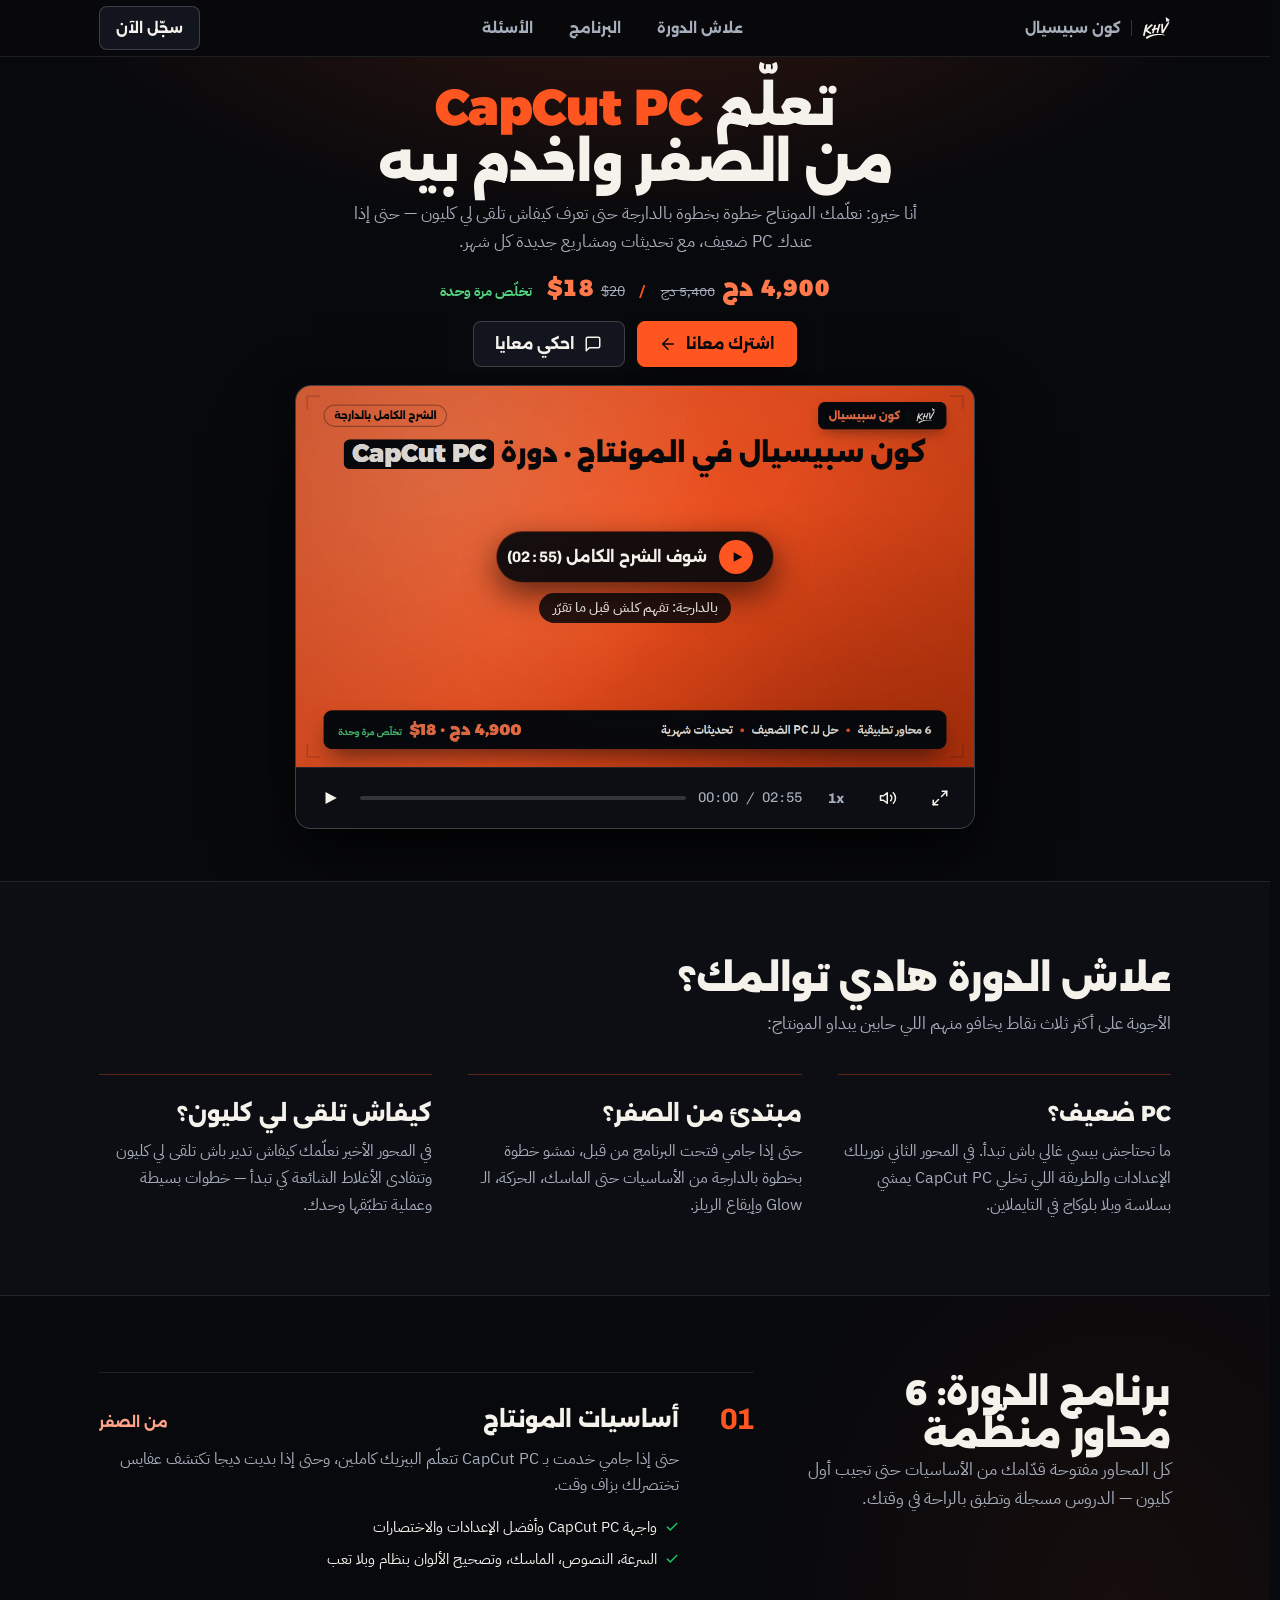
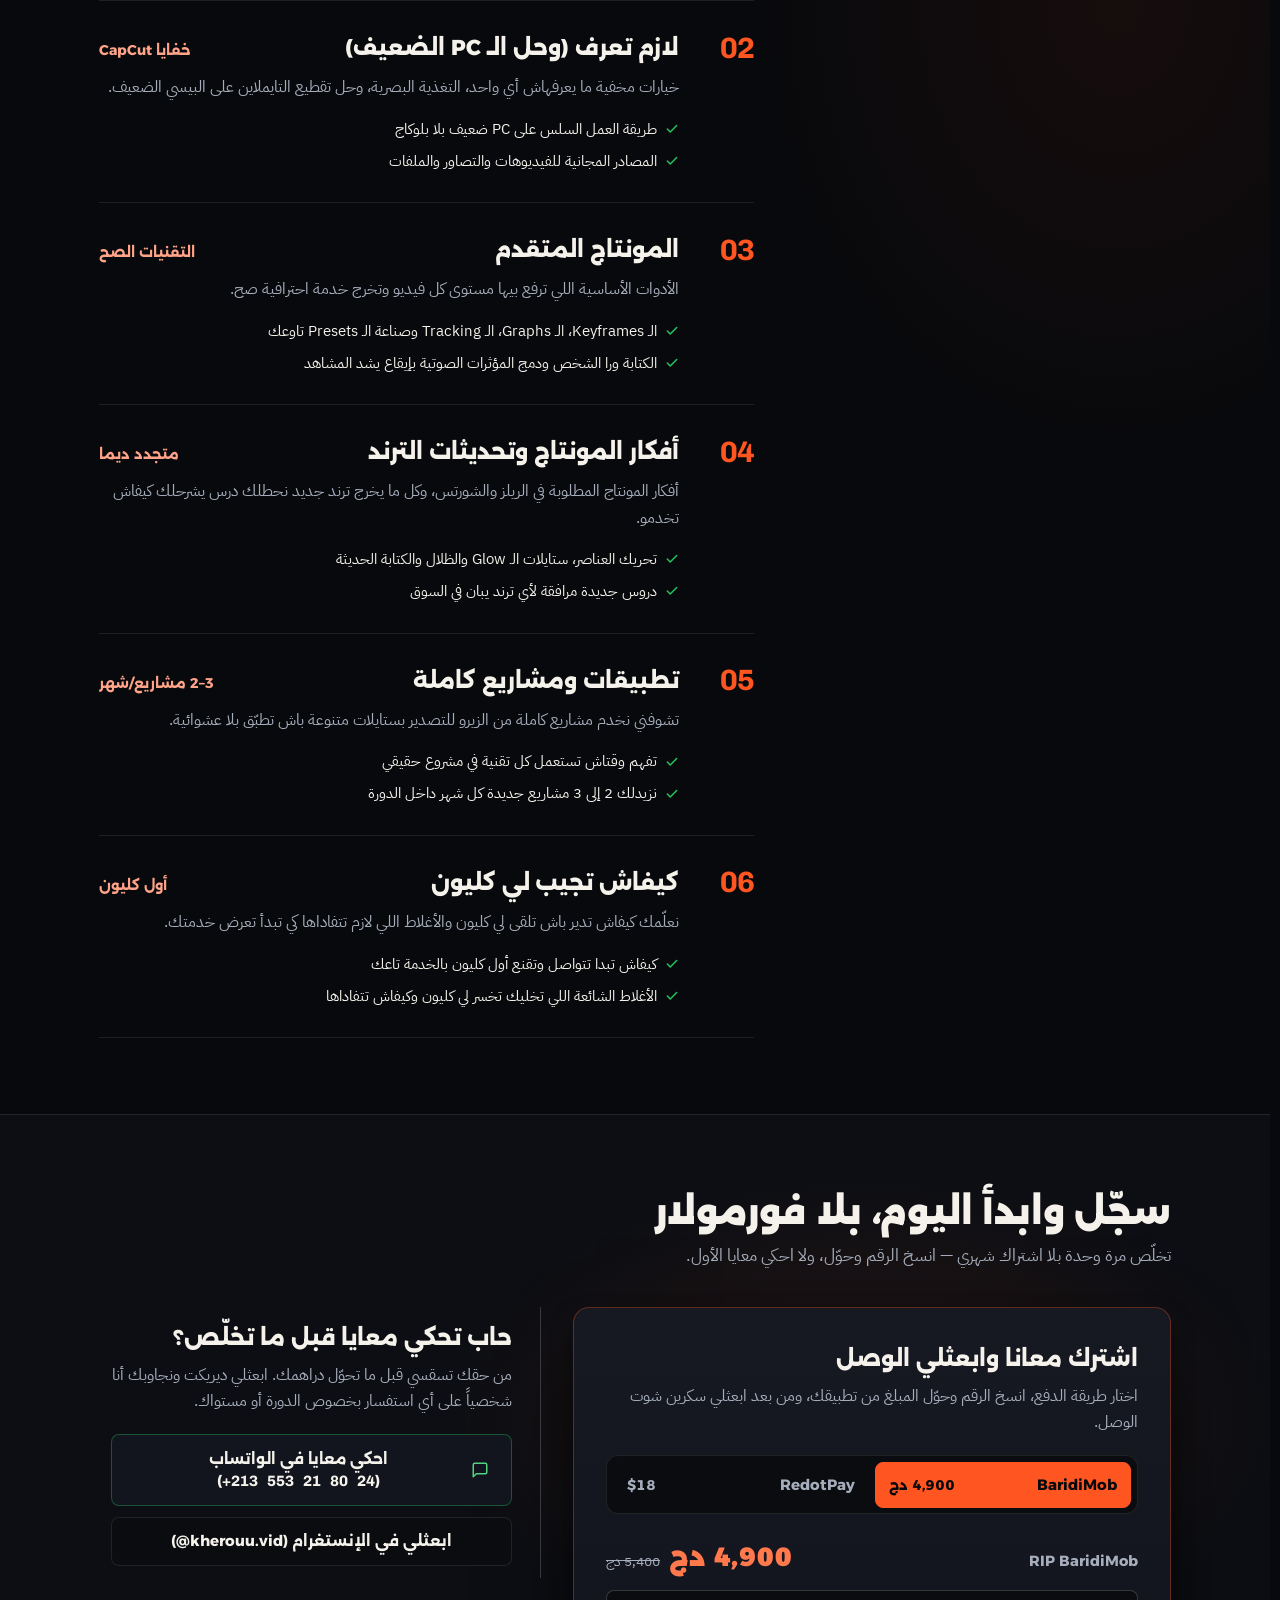
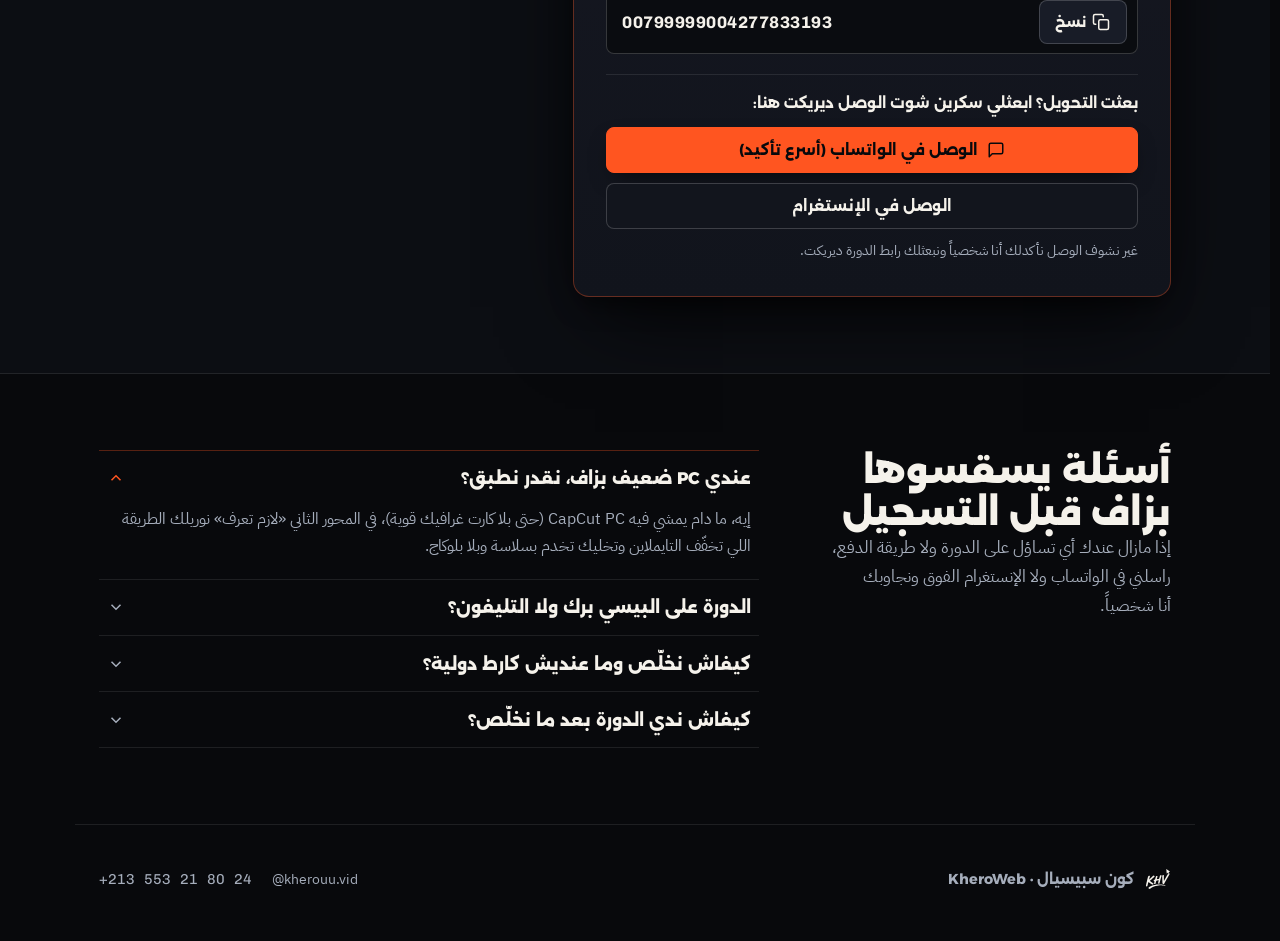
==== commit 36bd9738: "Bust browser cache for updated VSL poster, CSS, and JS (?v=3)" ====
--- a/index.html
+++ b/index.html
@@ -8,19 +8,28 @@
   <meta name="description" content="أنا خيرو: نعلّمك المونتاج على CapCut PC بالدارجة من الصفر حتى تعرف كيفاش تلقى لي كليون، حتى إذا عندك PC ضعيف — مع تحديثات شهرية." />
 
   <meta property="og:type" content="website" />
+  <meta property="og:url" content="https://kherouucourse.vercel.app/" />
+  <meta property="og:site_name" content="KheroWeb · كون سبيسيال" />
   <meta property="og:title" content="دورة CapCut PC مع خيرو · تعلّم المونتاج من الصفر | كون سبيسيال" />
   <meta property="og:description" content="6 محاور تطبيقية بالدارجة + حل للـ PC الضعيف + 2 إلى 3 مشاريع جديدة كل شهر + كيفاش تلقى لي كليون. BaridiMob 4,900 دج ولا RedotPay (18 دولار)." />
-  <meta property="og:image" content="https://pub-240013b9cf1044f287ec269bc4ff790b.r2.dev/og-cover-v2.jpg" />
+  <meta property="og:image" content="https://kherouucourse.vercel.app/assets/og-cover-v3.jpg" />
+  <meta property="og:image:secure_url" content="https://kherouucourse.vercel.app/assets/og-cover-v3.jpg" />
+  <meta property="og:image:type" content="image/jpeg" />
+  <meta property="og:image:width" content="1200" />
+  <meta property="og:image:height" content="630" />
+  <meta property="og:image:alt" content="دورة CapCut PC مع خيرو — كون سبيسيال في المونتاج من الصفر · 4,900 دج / $18" />
   <meta property="og:locale" content="ar_DZ" />
   <meta name="twitter:card" content="summary_large_image" />
-  <meta name="twitter:image" content="https://pub-240013b9cf1044f287ec269bc4ff790b.r2.dev/og-cover-v2.jpg" />
+  <meta name="twitter:title" content="دورة CapCut PC مع خيرو · تعلّم المونتاج من الصفر | كون سبيسيال" />
+  <meta name="twitter:description" content="6 محاور تطبيقية بالدارجة + حل للـ PC الضعيف + 2 إلى 3 مشاريع جديدة كل شهر + كيفاش تلقى لي كليون. BaridiMob 4,900 دج ولا RedotPay (18 دولار)." />
+  <meta name="twitter:image" content="https://kherouucourse.vercel.app/assets/og-cover-v3.jpg" />
 
   <link rel="icon" type="image/svg+xml" href="/assets/favicon.svg" />
   <link rel="preconnect" href="https://pub-240013b9cf1044f287ec269bc4ff790b.r2.dev" />
   <link rel="preload" href="/assets/fonts/alexandria-arabic-0.woff2" as="font" type="font/woff2" crossorigin />
   <link rel="preload" href="/assets/fonts/ibm-plex-sans-arabic-400-arabic.woff2" as="font" type="font/woff2" crossorigin />
-  <link rel="preload" as="image" href="/assets/vsl-poster.jpg" fetchpriority="high" />
-  <link rel="stylesheet" href="/styles.css" />
+  <link rel="preload" as="image" href="/assets/vsl-poster.jpg?v=3" fetchpriority="high" />
+  <link rel="stylesheet" href="/styles.css?v=3" />
   <script type="application/ld+json">
   {
     "@context": "https://schema.org",
@@ -116,7 +125,7 @@
 
         <div id="vsl-frame" class="vsl-frame">
           <div class="vsl-frame__viewport">
-            <video id="vsl-video" class="vsl-video" src="https://pub-240013b9cf1044f287ec269bc4ff790b.r2.dev/capcut-formation.mp4" poster="/assets/vsl-poster.jpg" preload="none" playsinline></video>
+            <video id="vsl-video" class="vsl-video" src="https://pub-240013b9cf1044f287ec269bc4ff790b.r2.dev/capcut-formation.mp4" poster="/assets/vsl-poster.jpg?v=3" preload="none" playsinline></video>
 
             <button id="vsl-overlay" type="button" class="vsl-overlay" aria-label="شغّل فيديو الشرح الكامل">
               <span class="vsl-overlay__pill">
@@ -480,6 +489,6 @@
     </div>
   </footer>
 
-  <script src="/app.js" defer></script>
+  <script src="/app.js?v=3" defer></script>
 </body>
 </html>
--- a/styles.css
+++ b/styles.css
@@ -673,7 +673,7 @@
   z-index: 2;
   padding: 1rem;
   border: 0;
-  background: radial-gradient(circle at 50% 50%, rgba(8, 9, 12, 0.16) 0%, rgba(8, 9, 12, 0.44) 100%);
+  background: radial-gradient(circle at 50% 50%, rgba(8, 9, 12, 0.05) 0%, rgba(8, 9, 12, 0.2) 100%);
   display: flex;
   flex-direction: column;
   align-items: center;
@@ -695,7 +695,7 @@
   min-height: 48px;
   padding: 0.5rem 1.25rem 0.5rem 0.65rem;
   border-radius: 999px;
-  background-color: rgba(18, 21, 29, 0.92);
+  background-color: rgba(8, 9, 12, 0.94);
   backdrop-filter: blur(8px);
   -webkit-backdrop-filter: blur(8px);
   border: 1px solid rgba(255, 85, 32, 0.42);
@@ -794,7 +794,7 @@
   font-size: var(--text-label);
   font-weight: 500;
   color: var(--ink);
-  background-color: rgba(8, 9, 12, 0.76);
+  background-color: rgba(8, 9, 12, 0.86);
   padding: 0.28rem 0.85rem;
   border-radius: 999px;
 }
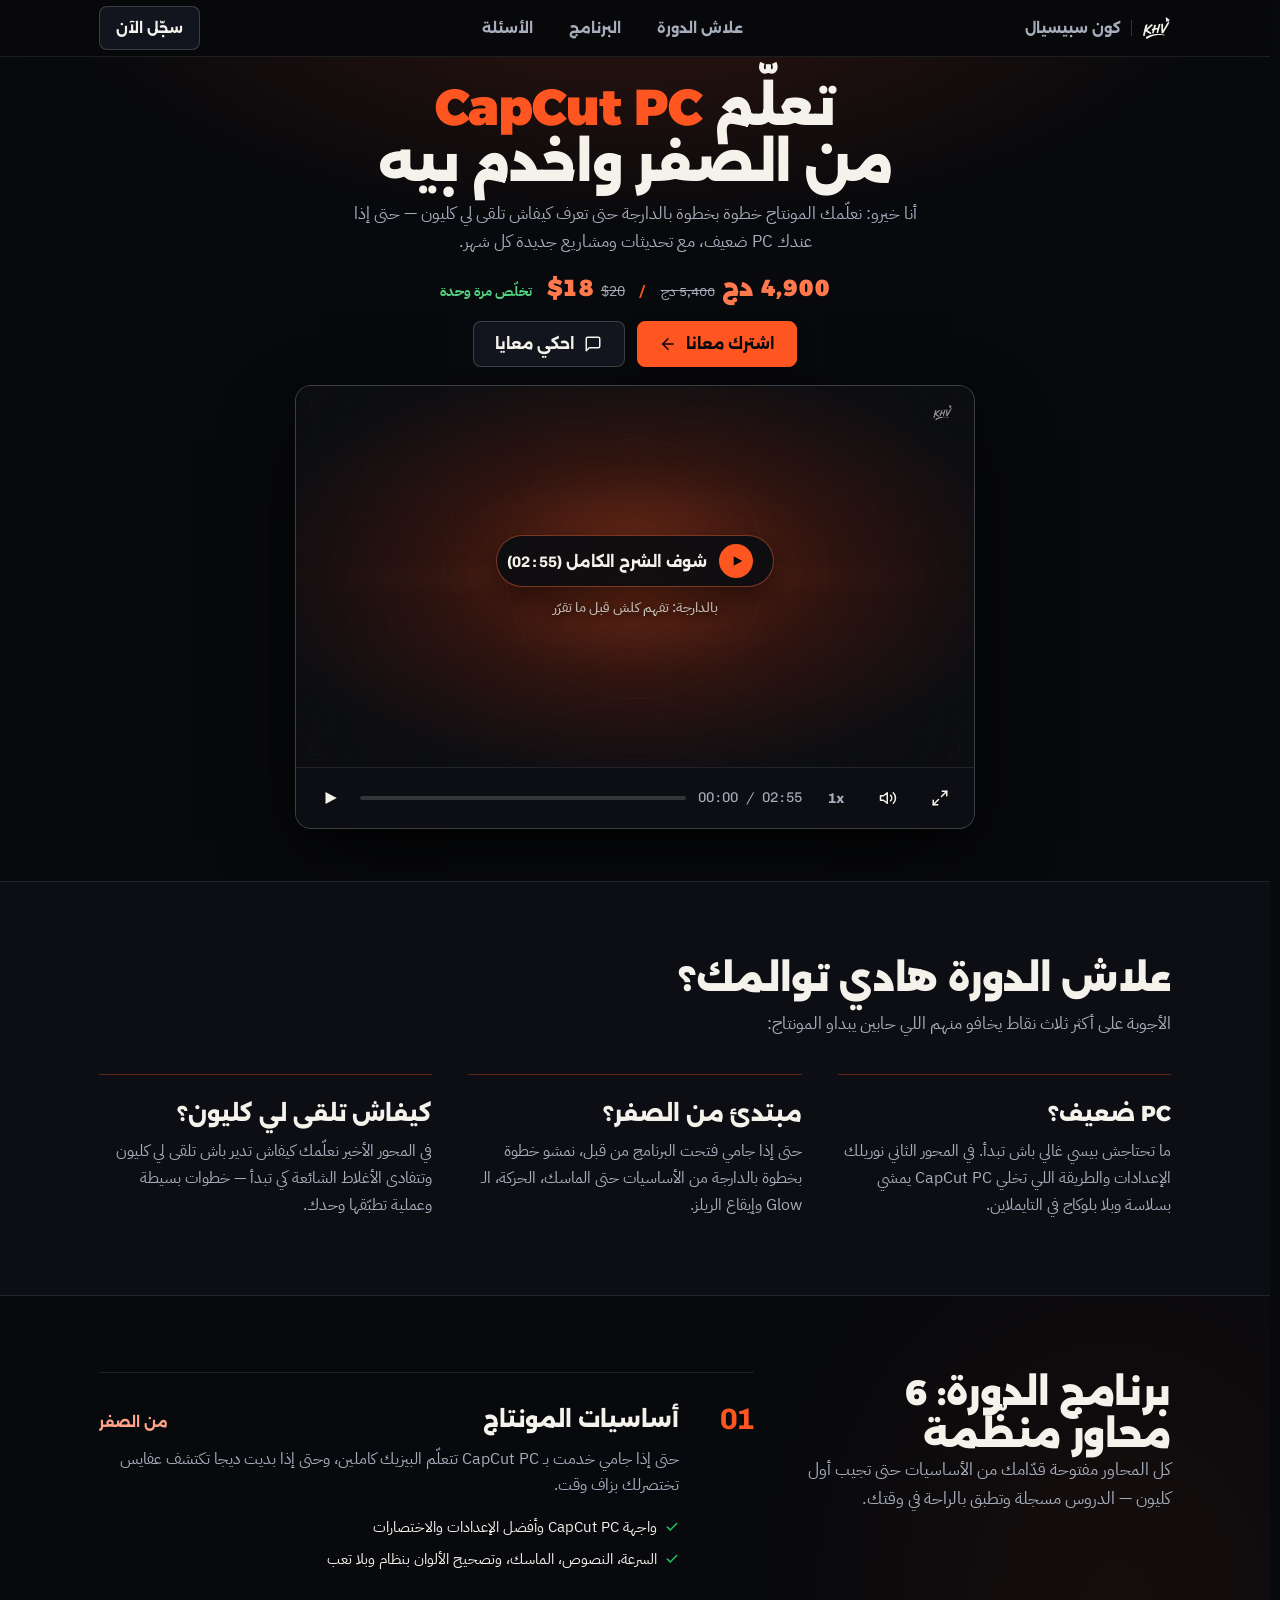
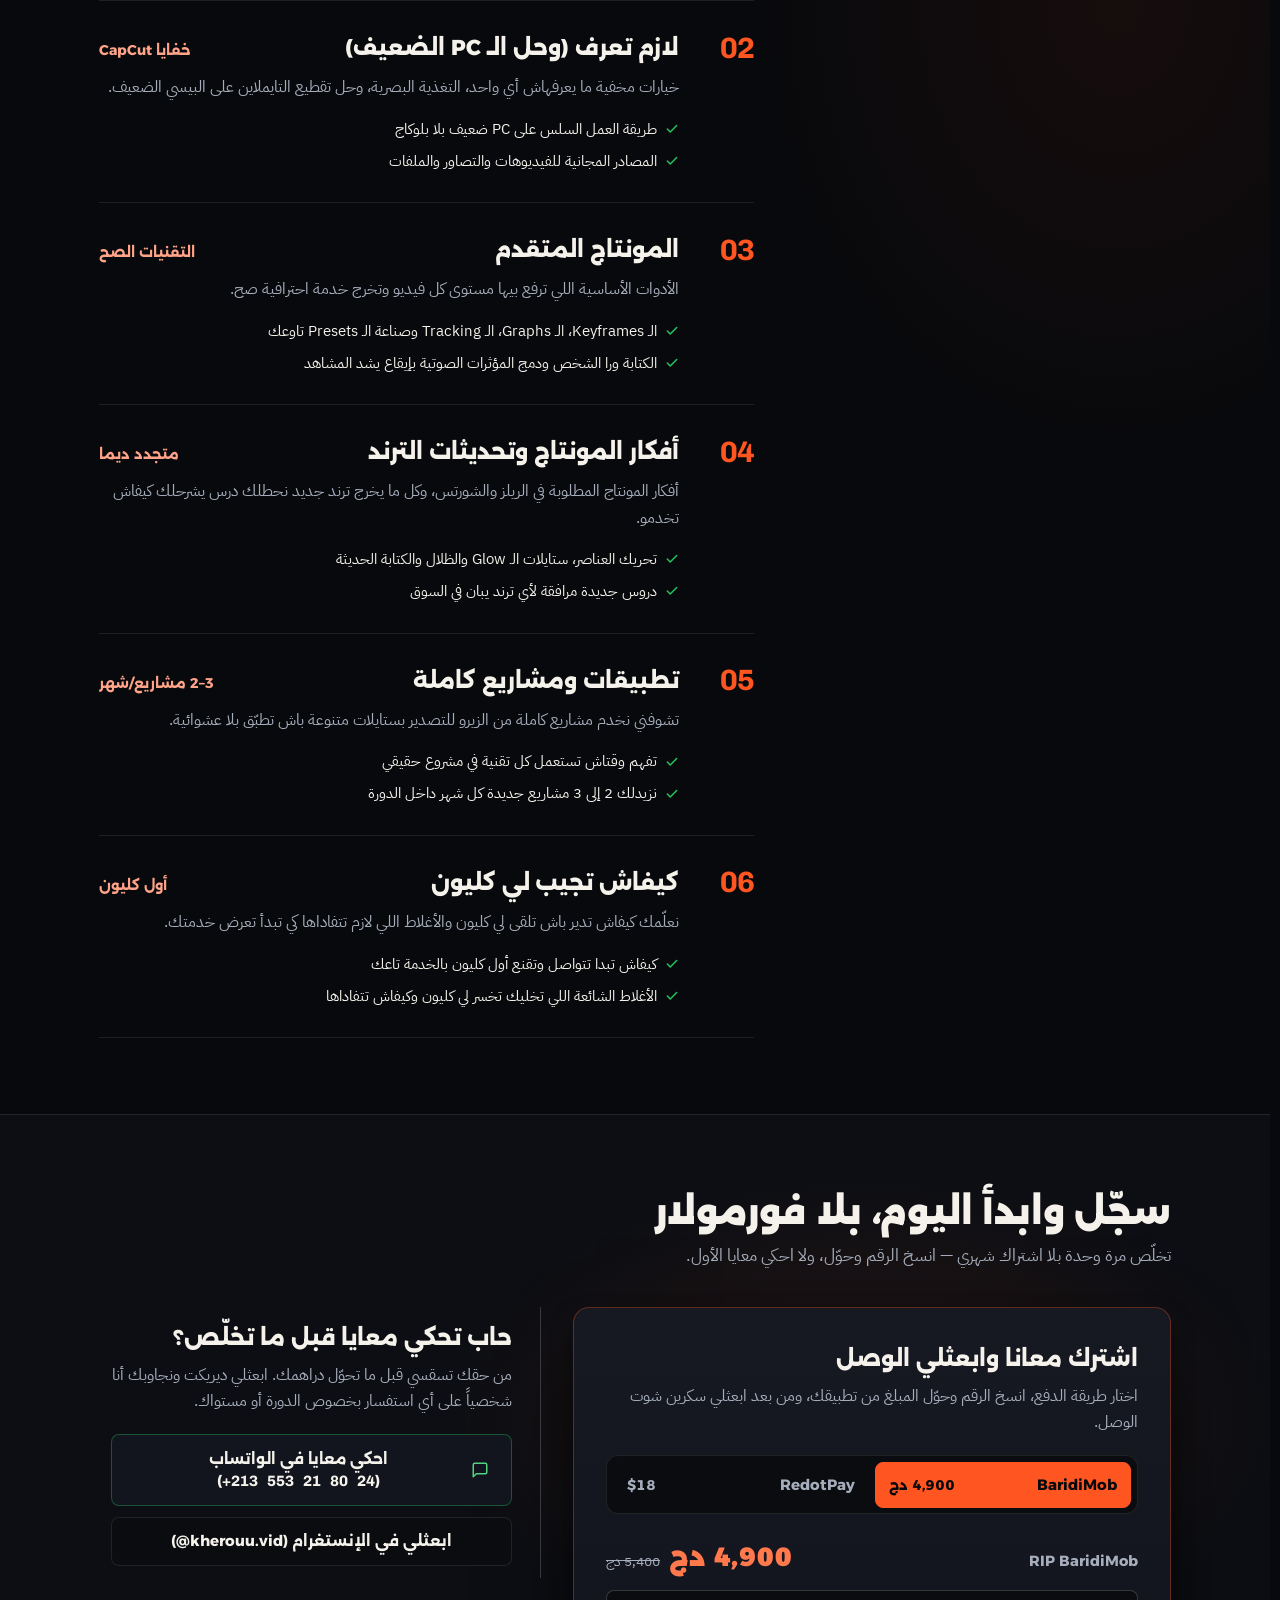
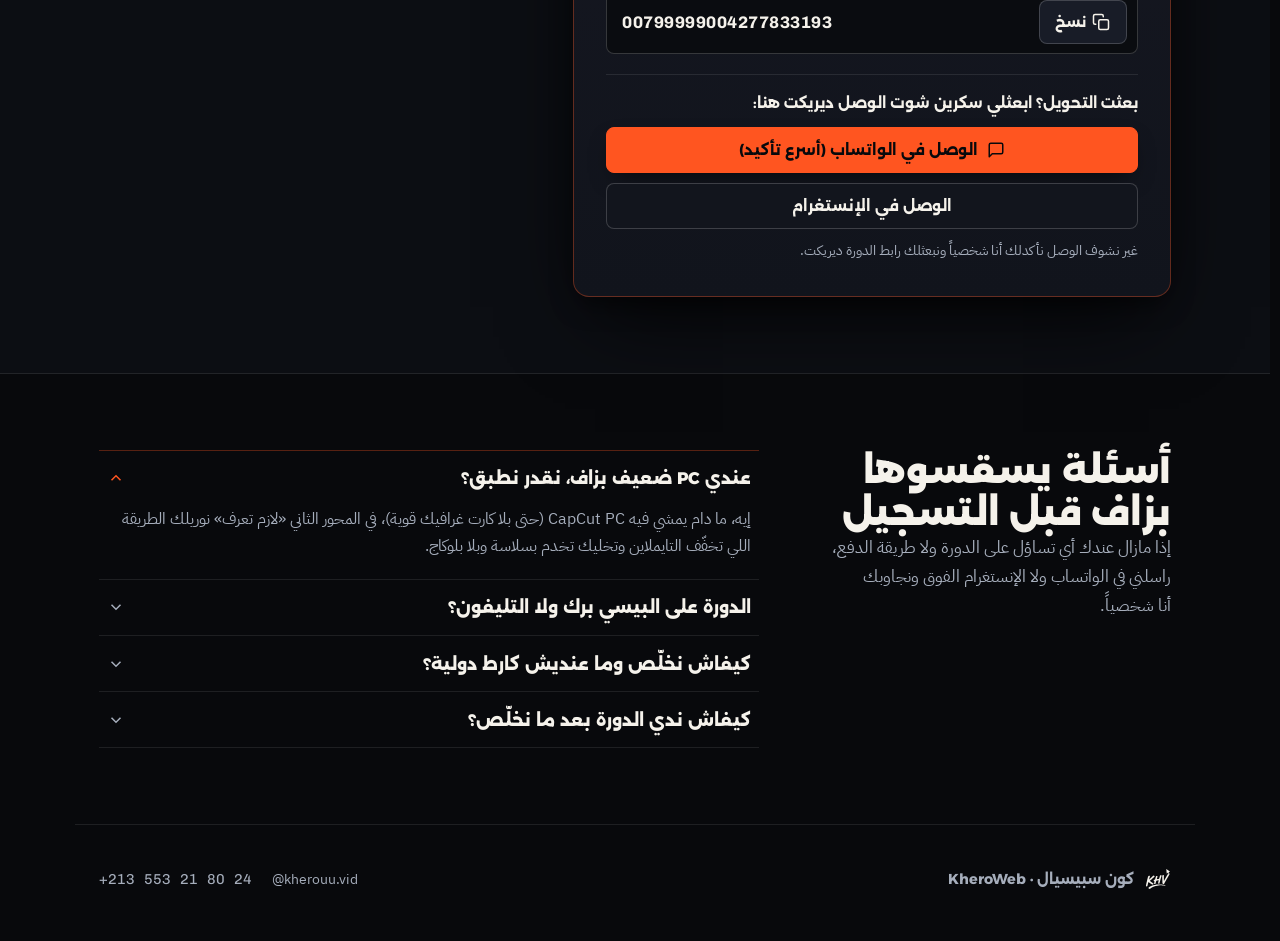
==== commit 2756c5cd: "Use calm text-free Smoked-Vermilion VSL poster (v4) and declutter play overlay" ====
--- a/index.html
+++ b/index.html
@@ -28,8 +28,8 @@
   <link rel="preconnect" href="https://pub-240013b9cf1044f287ec269bc4ff790b.r2.dev" />
   <link rel="preload" href="/assets/fonts/alexandria-arabic-0.woff2" as="font" type="font/woff2" crossorigin />
   <link rel="preload" href="/assets/fonts/ibm-plex-sans-arabic-400-arabic.woff2" as="font" type="font/woff2" crossorigin />
-  <link rel="preload" as="image" href="/assets/vsl-poster.jpg?v=3" fetchpriority="high" />
-  <link rel="stylesheet" href="/styles.css?v=3" />
+  <link rel="preload" as="image" href="/assets/vsl-poster-v4.jpg" fetchpriority="high" />
+  <link rel="stylesheet" href="/styles.css?v=4" />
   <script type="application/ld+json">
   {
     "@context": "https://schema.org",
@@ -125,7 +125,7 @@
 
         <div id="vsl-frame" class="vsl-frame">
           <div class="vsl-frame__viewport">
-            <video id="vsl-video" class="vsl-video" src="https://pub-240013b9cf1044f287ec269bc4ff790b.r2.dev/capcut-formation.mp4" poster="/assets/vsl-poster.jpg?v=3" preload="none" playsinline></video>
+            <video id="vsl-video" class="vsl-video" src="https://pub-240013b9cf1044f287ec269bc4ff790b.r2.dev/capcut-formation.mp4" poster="/assets/vsl-poster-v4.jpg" preload="none" playsinline></video>
 
             <button id="vsl-overlay" type="button" class="vsl-overlay" aria-label="شغّل فيديو الشرح الكامل">
               <span class="vsl-overlay__pill">
--- a/styles.css
+++ b/styles.css
@@ -673,7 +673,7 @@
   z-index: 2;
   padding: 1rem;
   border: 0;
-  background: radial-gradient(circle at 50% 50%, rgba(8, 9, 12, 0.05) 0%, rgba(8, 9, 12, 0.2) 100%);
+  background: radial-gradient(circle at 50% 50%, rgba(8, 9, 12, 0.12) 0%, rgba(8, 9, 12, 0.38) 100%);
   display: flex;
   flex-direction: column;
   align-items: center;
@@ -695,10 +695,10 @@
   min-height: 48px;
   padding: 0.5rem 1.25rem 0.5rem 0.65rem;
   border-radius: 999px;
-  background-color: rgba(8, 9, 12, 0.94);
+  background-color: rgba(10, 12, 17, 0.92);
   backdrop-filter: blur(8px);
   -webkit-backdrop-filter: blur(8px);
-  border: 1px solid rgba(255, 85, 32, 0.42);
+  border: 1px solid rgba(255, 107, 61, 0.45);
   color: var(--ink);
   font-family: var(--font-display);
   font-size: 0.95rem;
@@ -793,10 +793,27 @@
   font-family: var(--font-body);
   font-size: var(--text-label);
   font-weight: 500;
-  color: var(--ink);
-  background-color: rgba(8, 9, 12, 0.86);
-  padding: 0.28rem 0.85rem;
-  border-radius: 999px;
+  color: rgba(245, 242, 235, 0.88);
+  background-color: transparent;
+  padding: 0;
+  border-radius: 0;
+  text-shadow: 0 2px 10px rgba(0, 0, 0, 0.85);
+}
+
+@media (max-width: 480px) {
+  .vsl-overlay__pill {
+    min-height: 44px;
+    padding: 0.4rem 1rem 0.4rem 0.5rem;
+    font-size: 0.88rem;
+    gap: 0.55rem;
+  }
+  .vsl-overlay__dot {
+    width: 30px;
+    height: 30px;
+  }
+  .vsl-overlay__hint {
+    font-size: 0.8rem;
+  }
 }
 
 .vsl-loader {
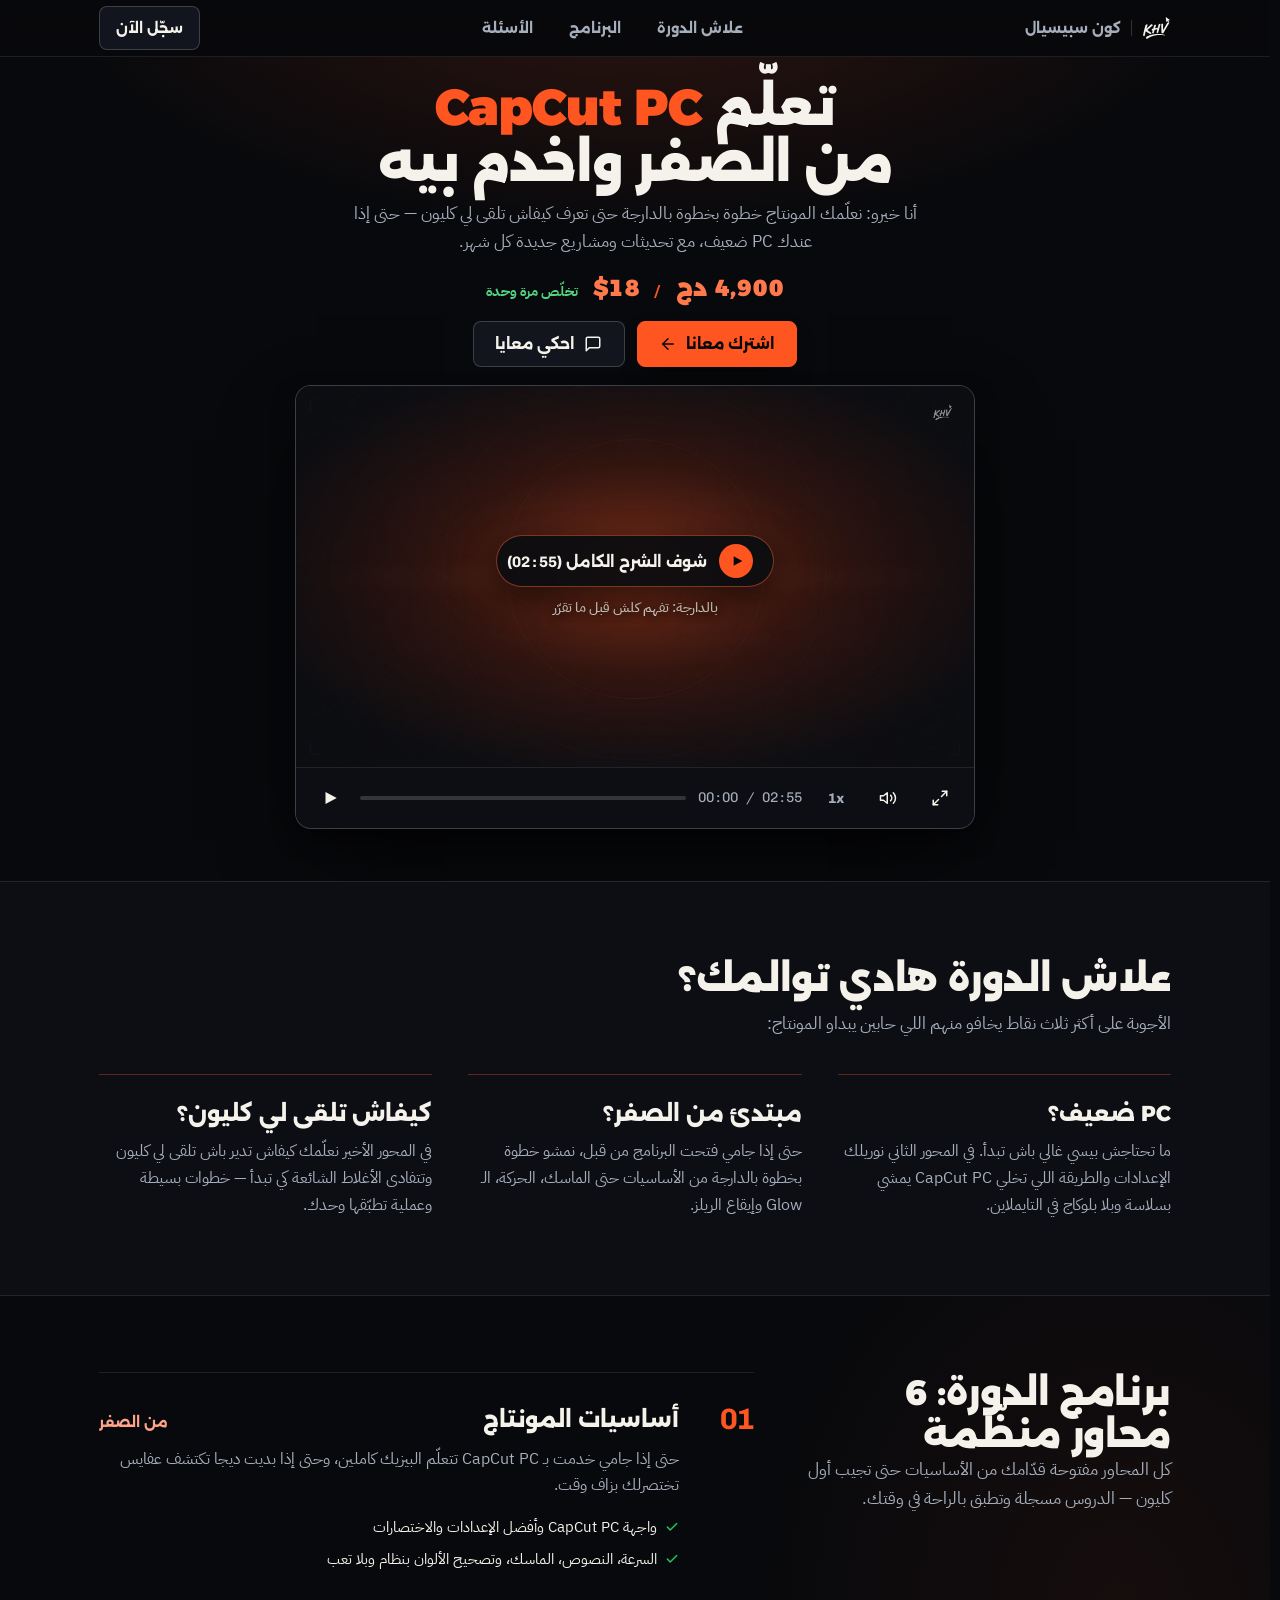
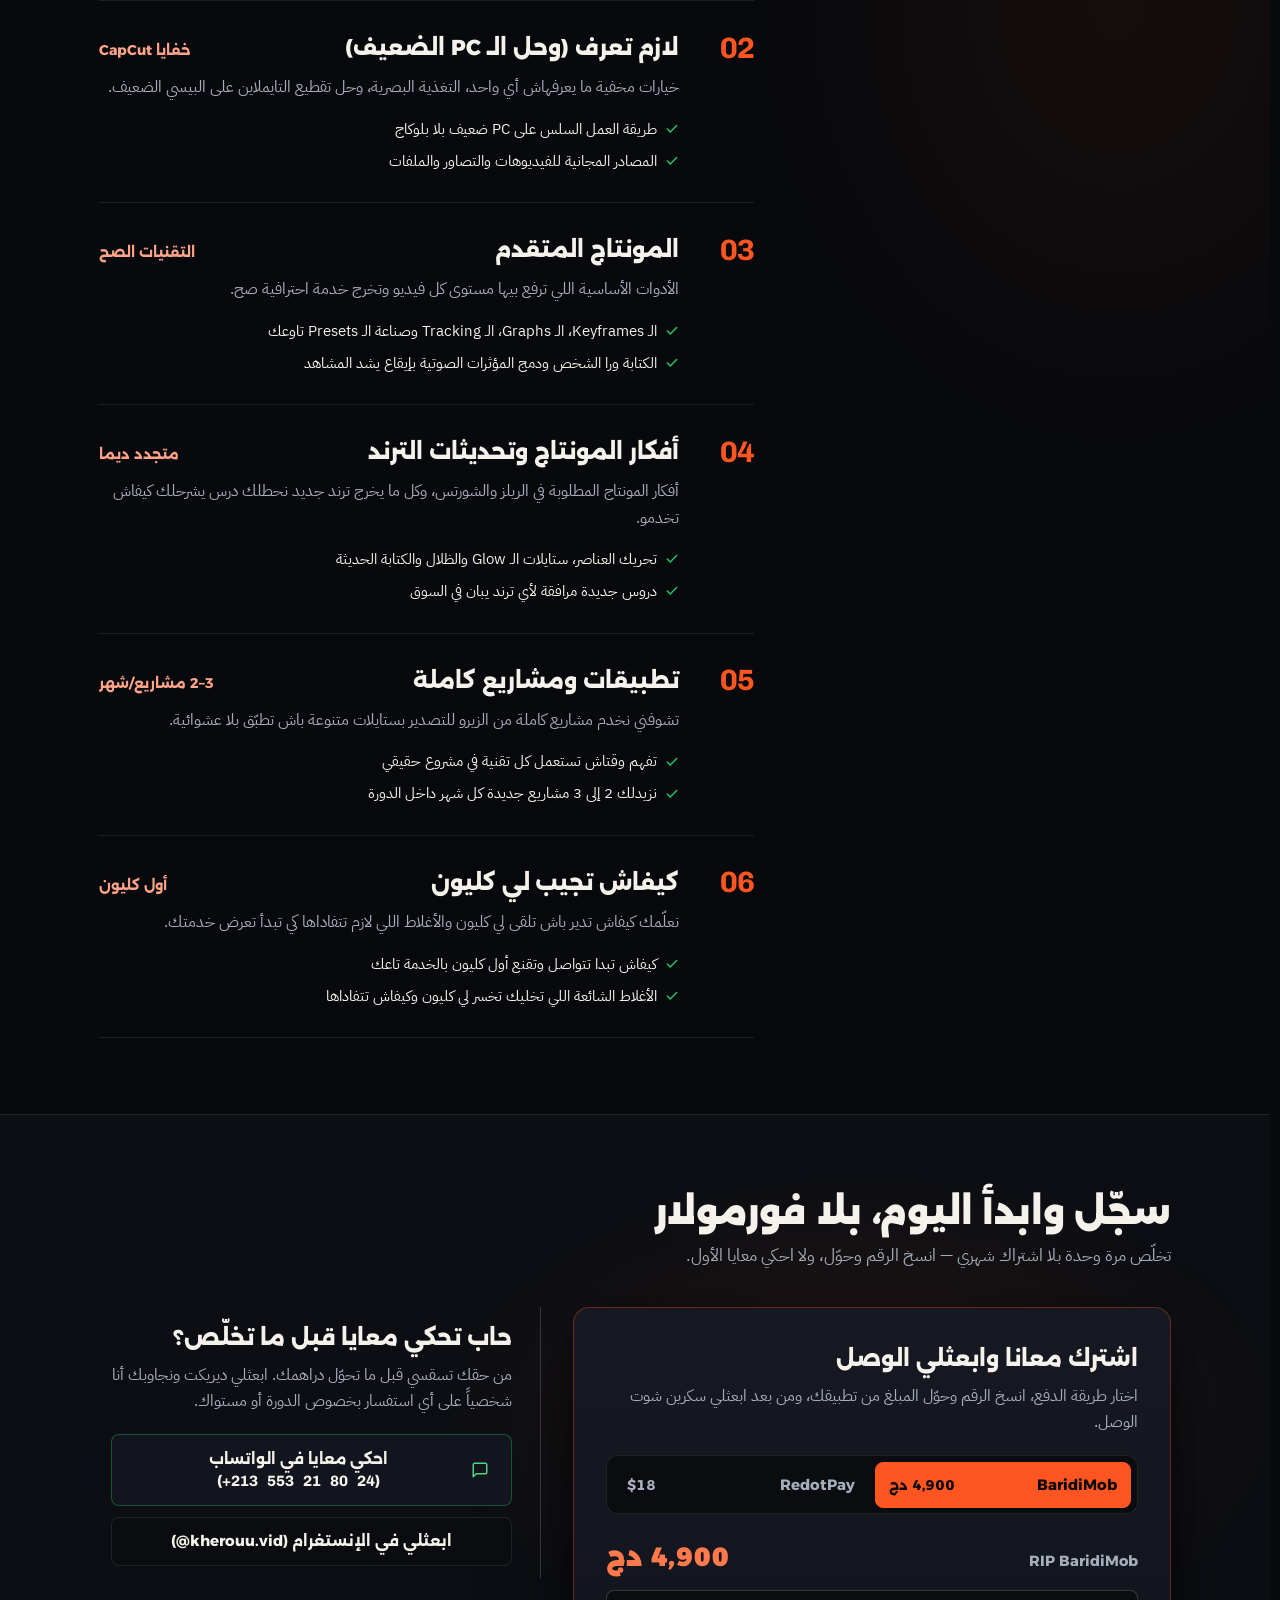
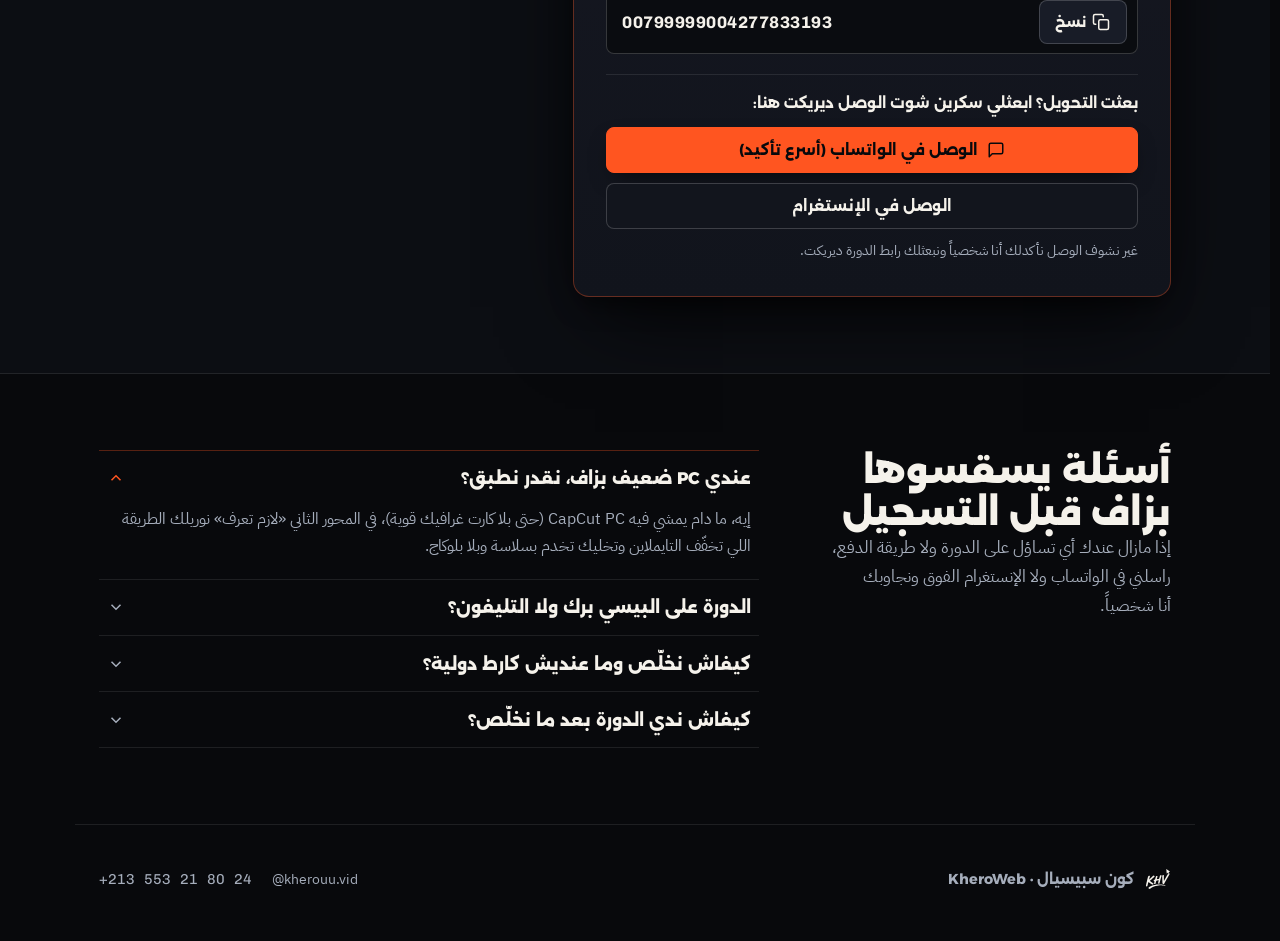
==== commit 6853e0df: "Remove fake strikethrough promo prices; show honest fixed pricing" ====
--- a/index.html
+++ b/index.html
@@ -29,7 +29,7 @@
   <link rel="preload" href="/assets/fonts/alexandria-arabic-0.woff2" as="font" type="font/woff2" crossorigin />
   <link rel="preload" href="/assets/fonts/ibm-plex-sans-arabic-400-arabic.woff2" as="font" type="font/woff2" crossorigin />
   <link rel="preload" as="image" href="/assets/vsl-poster-v4.jpg" fetchpriority="high" />
-  <link rel="stylesheet" href="/styles.css?v=4" />
+  <link rel="stylesheet" href="/styles.css?v=5" />
   <script type="application/ld+json">
   {
     "@context": "https://schema.org",
@@ -95,12 +95,10 @@
             <div class="hero__prices tabular" aria-label="سعر الدورة">
               <span class="hero__price-item">
                 <strong class="hero__price-now">4,900 دج</strong>
-                <span class="hero__price-old">5,400 دج</span>
               </span>
               <span class="hero__sep" aria-hidden="true">/</span>
               <span class="hero__price-item" dir="ltr">
                 <strong class="hero__price-now">$18</strong>
-                <span class="hero__price-old">$20</span>
               </span>
               <span class="hero__price-once">تخلّص مرة وحدة</span>
             </div>
@@ -370,7 +368,6 @@
                 <span class="transfer-block__label" data-pay-label>RIP BaridiMob</span>
                 <div class="transfer-block__amount tabular">
                   <strong class="transfer-block__now" data-pay-now>4,900 دج</strong>
-                  <span class="transfer-block__old" data-pay-old>5,400 دج</span>
                 </div>
               </div>
 
@@ -461,7 +458,7 @@
                 <span>كيفاش نخلّص وما عنديش كارط دولية؟</span>
                 <svg class="faq-btn__icon" viewBox="0 0 24 24" fill="none" stroke="currentColor" stroke-width="2" aria-hidden="true"><polyline points="6 9 12 15 18 9" /></svg>
               </button>
-              <div id="faq-ans-2" class="faq-ans" aria-hidden="true" inert><div class="faq-ans__inner">عادي: تقدر تخلّص بـ BaridiMob (4,900 دج في بلاصة 5,400 دج) ولا بـ RedotPay (<span dir="ltr">$18</span> في بلاصة <span dir="ltr">$20</span>) — تخلّص مرة وحدة برك بلا اشتراك شهري.</div></div>
+              <div id="faq-ans-2" class="faq-ans" aria-hidden="true" inert><div class="faq-ans__inner">عادي: تقدر تخلّص بـ BaridiMob (4,900 دج) ولا بـ RedotPay (<span dir="ltr">$18</span>) — تخلّص مرة وحدة برك بلا اشتراك شهري.</div></div>
             </div>
 
             <div class="faq-item">
@@ -489,6 +486,6 @@
     </div>
   </footer>
 
-  <script src="/app.js?v=3" defer></script>
+  <script src="/app.js?v=4" defer></script>
 </body>
 </html>
--- a/styles.css
+++ b/styles.css
@@ -568,12 +568,6 @@
   color: var(--accent-warm);
 }
 
-.hero__price-old {
-  font-size: var(--text-label);
-  color: var(--ink-muted);
-  text-decoration: line-through;
-}
-
 .hero__sep {
   color: var(--accent);
   font-weight: 900;
@@ -1343,12 +1337,6 @@
   color: var(--accent-warm);
 }
 
-.transfer-block__old {
-  font-size: var(--text-label);
-  color: var(--ink-muted);
-  text-decoration: line-through;
-}
-
 .copy-row {
   display: flex;
   align-items: center;
